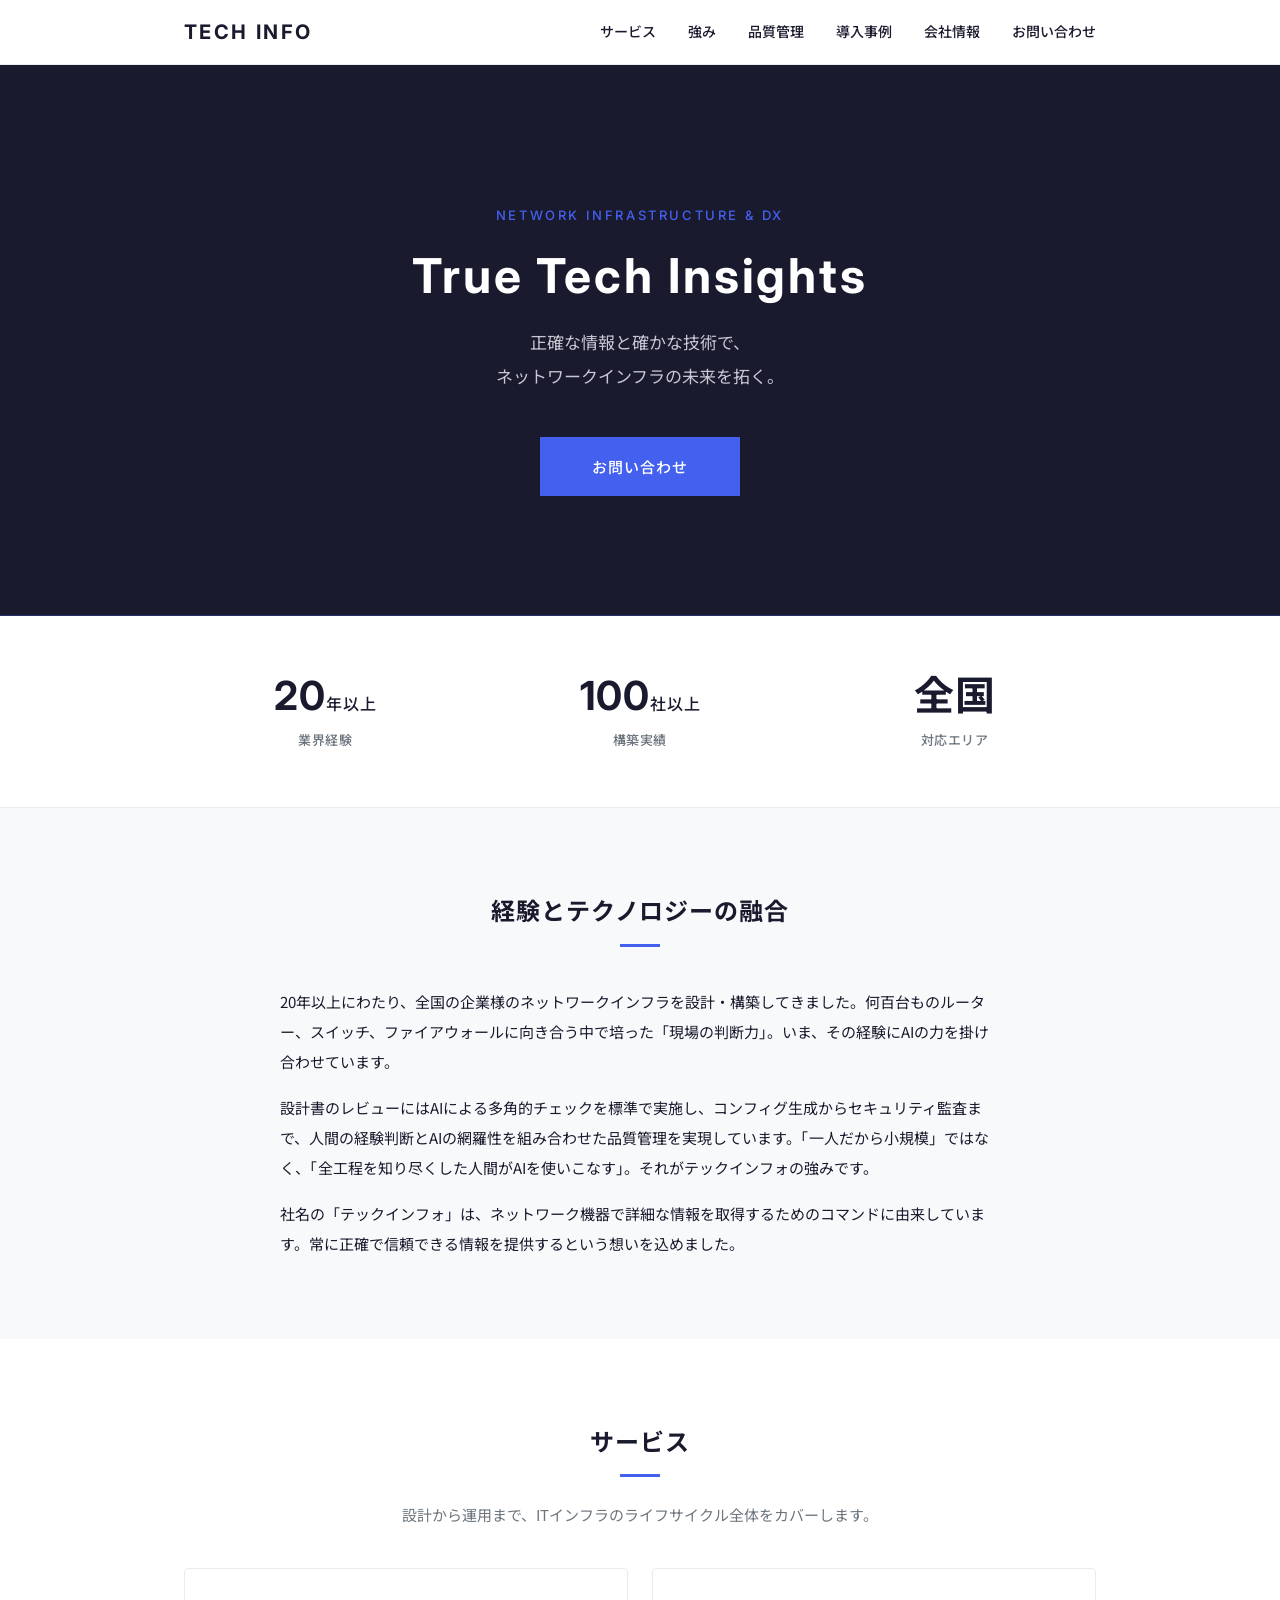
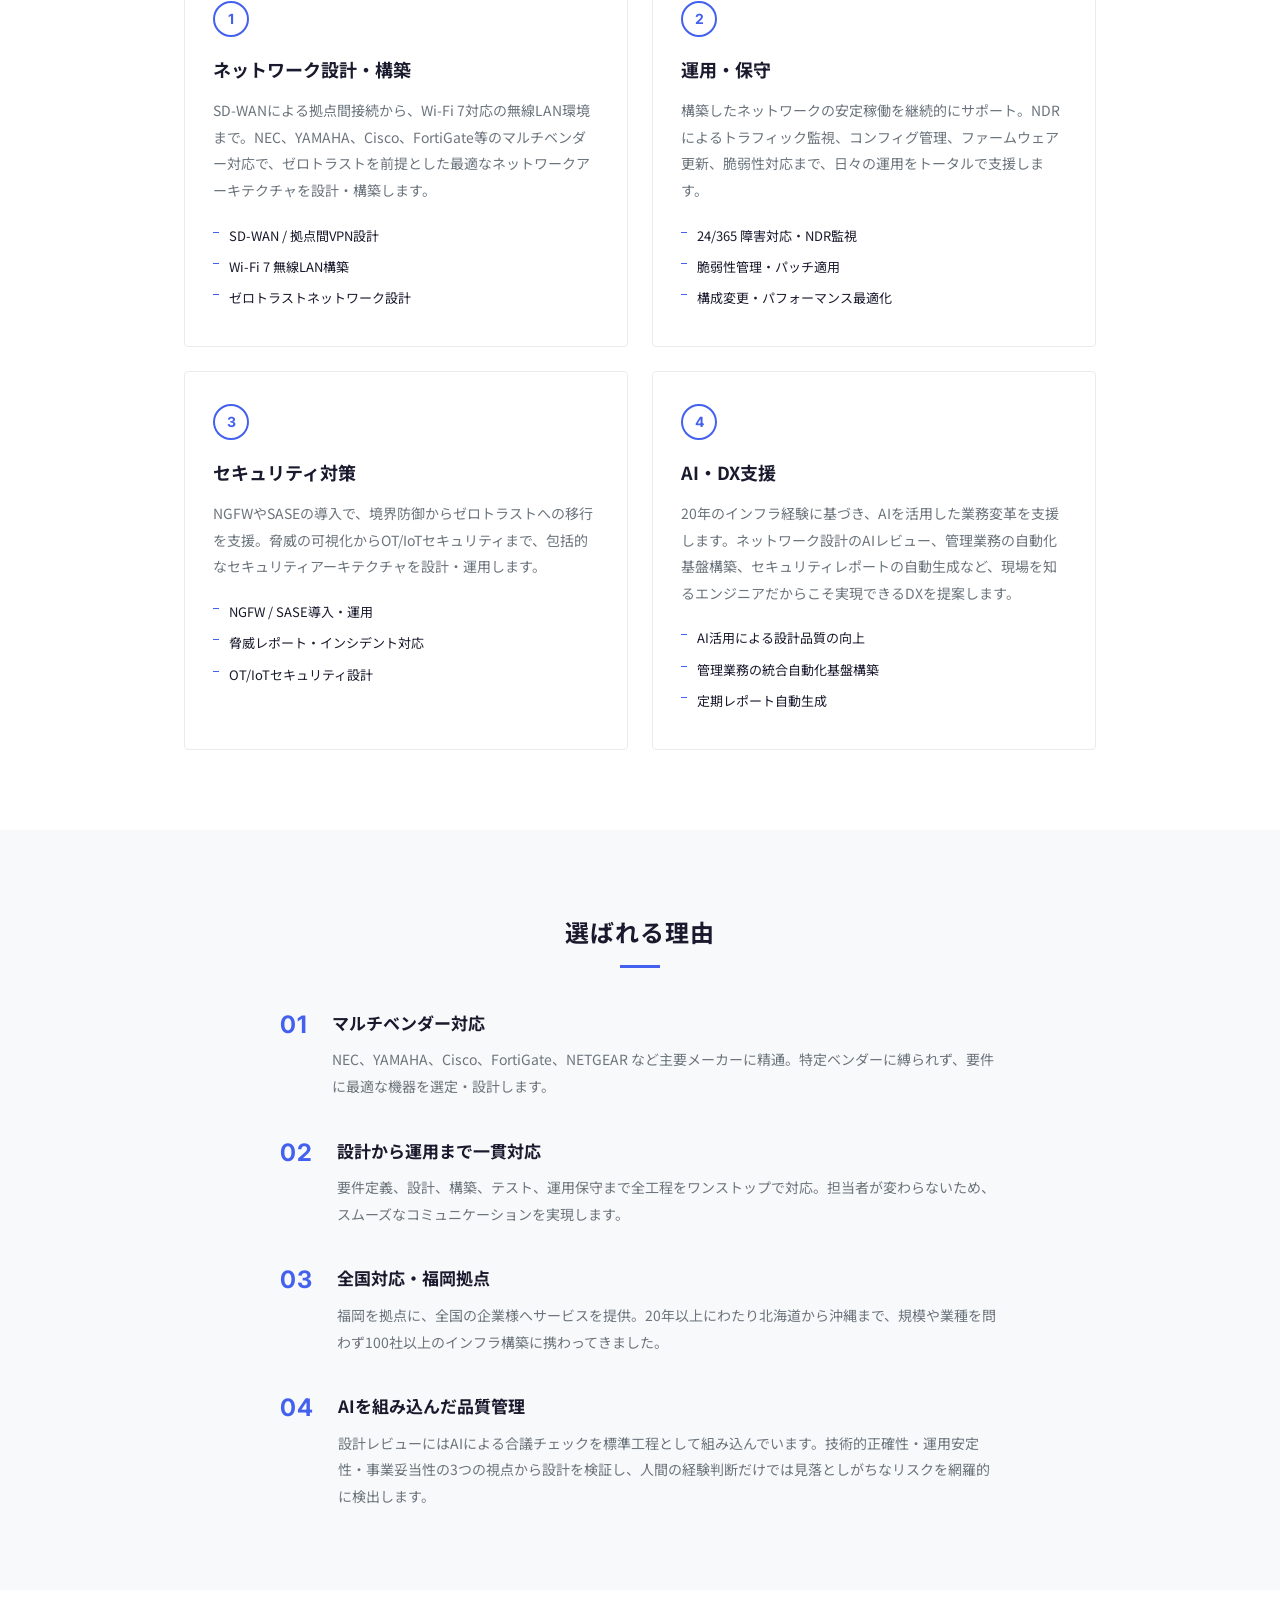
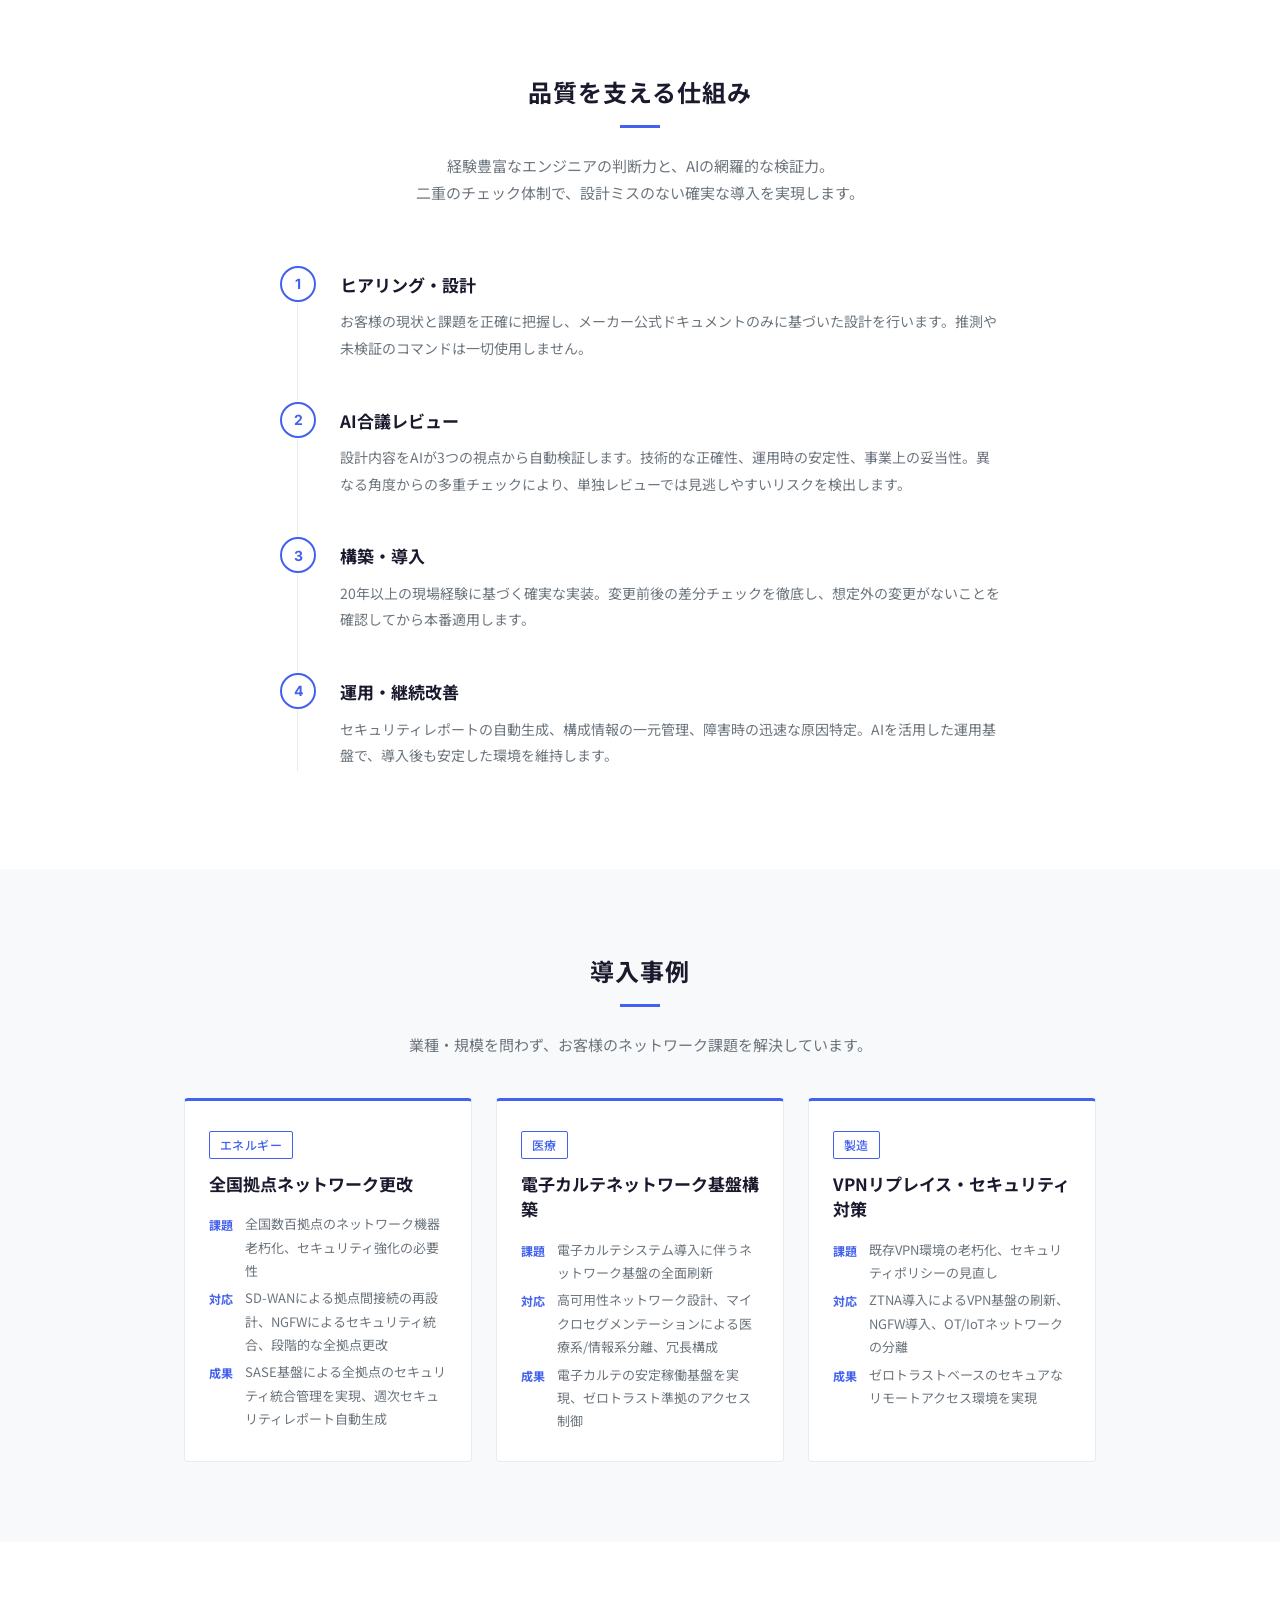
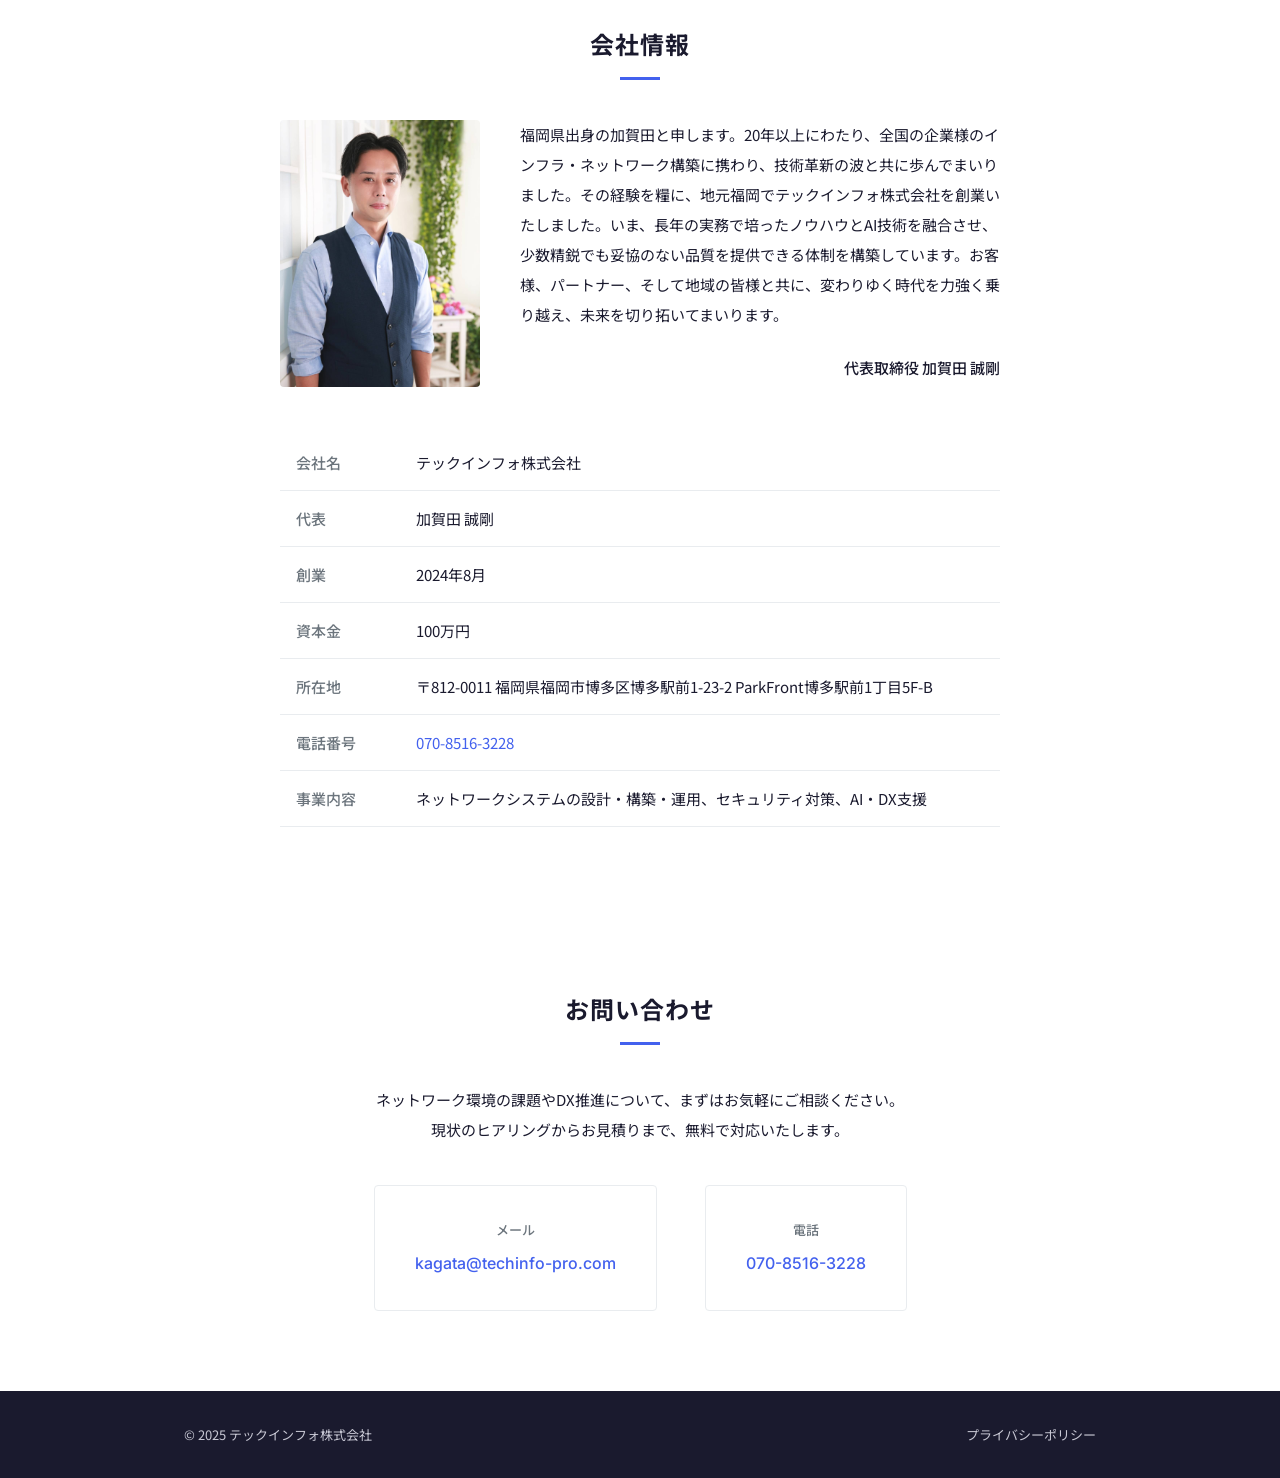
==== index.html @ d147f1c1 "Fix: Wi-Fi 6E -> Wi-Fi 7, remove XDR references Co-Authored-By: Claude Opus 4.6 <noreply@anthropic.c" ====
<!DOCTYPE html>
<html lang="ja">
<head>
  <meta charset="UTF-8">
  <meta name="viewport" content="width=device-width, initial-scale=1.0">
  <title>テックインフォ株式会社 | ネットワーク設計・構築・運用</title>
  <meta name="description" content="テックインフォ株式会社 - 20年以上の経験と100社以上の構築実績。ネットワークインフラの設計・構築・運用からAI・DX支援まで、福岡から全国のIT課題を解決します。">
  <link rel="preconnect" href="https://fonts.googleapis.com">
  <link rel="preconnect" href="https://fonts.gstatic.com" crossorigin>
  <link href="https://fonts.googleapis.com/css2?family=Inter:wght@400;500;600;700&family=Noto+Sans+JP:wght@400;500;700&display=swap" rel="stylesheet">
  <link rel="stylesheet" href="css/style.css">
</head>
<body>

  <!-- Header -->
  <header class="header" id="top">
    <div class="header-inner">
      <a href="#top" class="logo">TECH INFO</a>
      <button class="menu-toggle" aria-label="メニューを開く" aria-expanded="false">
        <span></span><span></span><span></span>
      </button>
      <nav class="nav" id="nav" aria-label="メインナビゲーション">
        <a href="#services" class="nav-link">サービス</a>
        <a href="#strengths" class="nav-link">強み</a>
        <a href="#workflow" class="nav-link">品質管理</a>
        <a href="#cases" class="nav-link">導入事例</a>
        <a href="#about" class="nav-link">会社情報</a>
        <a href="#contact" class="nav-link">お問い合わせ</a>
      </nav>
    </div>
  </header>

  <!-- Hero -->
  <section class="hero" id="hero">
    <div class="hero-inner">
      <p class="hero-label">Network Infrastructure & DX</p>
      <h1 class="hero-title">True Tech Insights</h1>
      <p class="hero-sub">正確な情報と確かな技術で、<br>ネットワークインフラの未来を拓く。</p>
      <a href="#contact" class="hero-cta">お問い合わせ</a>
    </div>
  </section>

  <!-- Numbers -->
  <section class="numbers-section" aria-label="実績">
    <div class="container">
      <div class="numbers">
        <div class="number-item fade-in">
          <span class="number-value">20<span class="number-unit">年以上</span></span>
          <span class="number-label">業界経験</span>
        </div>
        <div class="number-item fade-in">
          <span class="number-value">100<span class="number-unit">社以上</span></span>
          <span class="number-label">構築実績</span>
        </div>
        <div class="number-item fade-in">
          <span class="number-value">全国</span>
          <span class="number-label">対応エリア</span>
        </div>
      </div>
    </div>
  </section>

  <!-- Greeting (A: rewritten) -->
  <section class="section section-alt" id="greeting">
    <div class="container">
      <h2 class="section-title">経験とテクノロジーの融合</h2>
      <p class="section-text">
        20年以上にわたり、全国の企業様のネットワークインフラを設計・構築してきました。何百台ものルーター、スイッチ、ファイアウォールに向き合う中で培った「現場の判断力」。いま、その経験にAIの力を掛け合わせています。
      </p>
      <p class="section-text">
        設計書のレビューにはAIによる多角的チェックを標準で実施し、コンフィグ生成からセキュリティ監査まで、人間の経験判断とAIの網羅性を組み合わせた品質管理を実現しています。「一人だから小規模」ではなく、「全工程を知り尽くした人間がAIを使いこなす」。それがテックインフォの強みです。
      </p>
      <p class="section-text">
        社名の「テックインフォ」は、ネットワーク機器で詳細な情報を取得するためのコマンドに由来しています。常に正確で信頼できる情報を提供するという想いを込めました。
      </p>
    </div>
  </section>

  <!-- Services (B: AI/DX card enhanced) -->
  <section class="section" id="services">
    <div class="container">
      <h2 class="section-title">サービス</h2>
      <p class="section-lead">設計から運用まで、ITインフラのライフサイクル全体をカバーします。</p>
      <div class="cards">
        <div class="card fade-in">
          <div class="card-number" aria-hidden="true">1</div>
          <h3 class="card-title">ネットワーク設計・構築</h3>
          <p class="card-text">
            SD-WANによる拠点間接続から、Wi-Fi 7対応の無線LAN環境まで。NEC、YAMAHA、Cisco、FortiGate等のマルチベンダー対応で、ゼロトラストを前提とした最適なネットワークアーキテクチャを設計・構築します。
          </p>
          <ul class="card-list" aria-label="対応内容">
            <li>SD-WAN / 拠点間VPN設計</li>
            <li>Wi-Fi 7 無線LAN構築</li>
            <li>ゼロトラストネットワーク設計</li>
          </ul>
        </div>
        <div class="card fade-in">
          <div class="card-number" aria-hidden="true">2</div>
          <h3 class="card-title">運用・保守</h3>
          <p class="card-text">
            構築したネットワークの安定稼働を継続的にサポート。NDRによるトラフィック監視、コンフィグ管理、ファームウェア更新、脆弱性対応まで、日々の運用をトータルで支援します。
          </p>
          <ul class="card-list" aria-label="対応内容">
            <li>24/365 障害対応・NDR監視</li>
            <li>脆弱性管理・パッチ適用</li>
            <li>構成変更・パフォーマンス最適化</li>
          </ul>
        </div>
        <div class="card fade-in">
          <div class="card-number" aria-hidden="true">3</div>
          <h3 class="card-title">セキュリティ対策</h3>
          <p class="card-text">
            NGFWやSASEの導入で、境界防御からゼロトラストへの移行を支援。脅威の可視化からOT/IoTセキュリティまで、包括的なセキュリティアーキテクチャを設計・運用します。
          </p>
          <ul class="card-list" aria-label="対応内容">
            <li>NGFW / SASE導入・運用</li>
            <li>脅威レポート・インシデント対応</li>
            <li>OT/IoTセキュリティ設計</li>
          </ul>
        </div>
        <div class="card fade-in">
          <div class="card-number" aria-hidden="true">4</div>
          <h3 class="card-title">AI・DX支援</h3>
          <p class="card-text">
            20年のインフラ経験に基づき、AIを活用した業務変革を支援します。ネットワーク設計のAIレビュー、管理業務の自動化基盤構築、セキュリティレポートの自動生成など、現場を知るエンジニアだからこそ実現できるDXを提案します。
          </p>
          <ul class="card-list" aria-label="対応内容">
            <li>AI活用による設計品質の向上</li>
            <li>管理業務の統合自動化基盤構築</li>
            <li>定期レポート自動生成</li>
          </ul>
        </div>
      </div>
    </div>
  </section>

  <!-- Strengths (C: 4th item added) -->
  <section class="section section-alt" id="strengths">
    <div class="container">
      <h2 class="section-title">選ばれる理由</h2>
      <div class="strengths">
        <div class="strength-item fade-in">
          <div class="strength-number" aria-hidden="true">01</div>
          <div class="strength-body">
            <h3 class="strength-title">マルチベンダー対応</h3>
            <p class="strength-text">NEC、YAMAHA、Cisco、FortiGate、NETGEAR など主要メーカーに精通。特定ベンダーに縛られず、要件に最適な機器を選定・設計します。</p>
          </div>
        </div>
        <div class="strength-item fade-in">
          <div class="strength-number" aria-hidden="true">02</div>
          <div class="strength-body">
            <h3 class="strength-title">設計から運用まで一貫対応</h3>
            <p class="strength-text">要件定義、設計、構築、テスト、運用保守まで全工程をワンストップで対応。担当者が変わらないため、スムーズなコミュニケーションを実現します。</p>
          </div>
        </div>
        <div class="strength-item fade-in">
          <div class="strength-number" aria-hidden="true">03</div>
          <div class="strength-body">
            <h3 class="strength-title">全国対応・福岡拠点</h3>
            <p class="strength-text">福岡を拠点に、全国の企業様へサービスを提供。20年以上にわたり北海道から沖縄まで、規模や業種を問わず100社以上のインフラ構築に携わってきました。</p>
          </div>
        </div>
        <div class="strength-item fade-in">
          <div class="strength-number" aria-hidden="true">04</div>
          <div class="strength-body">
            <h3 class="strength-title">AIを組み込んだ品質管理</h3>
            <p class="strength-text">設計レビューにはAIによる合議チェックを標準工程として組み込んでいます。技術的正確性・運用安定性・事業妥当性の3つの視点から設計を検証し、人間の経験判断だけでは見落としがちなリスクを網羅的に検出します。</p>
          </div>
        </div>
      </div>
    </div>
  </section>

  <!-- Workflow (D: new section) -->
  <section class="section" id="workflow">
    <div class="container">
      <h2 class="section-title">品質を支える仕組み</h2>
      <p class="section-lead">経験豊富なエンジニアの判断力と、AIの網羅的な検証力。<br>二重のチェック体制で、設計ミスのない確実な導入を実現します。</p>
      <div class="workflow">
        <div class="workflow-step fade-in">
          <div class="workflow-number" aria-hidden="true">1</div>
          <div class="workflow-body">
            <h3 class="workflow-title">ヒアリング・設計</h3>
            <p class="workflow-text">お客様の現状と課題を正確に把握し、メーカー公式ドキュメントのみに基づいた設計を行います。推測や未検証のコマンドは一切使用しません。</p>
          </div>
        </div>
        <div class="workflow-step fade-in">
          <div class="workflow-number" aria-hidden="true">2</div>
          <div class="workflow-body">
            <h3 class="workflow-title">AI合議レビュー</h3>
            <p class="workflow-text">設計内容をAIが3つの視点から自動検証します。技術的な正確性、運用時の安定性、事業上の妥当性。異なる角度からの多重チェックにより、単独レビューでは見逃しやすいリスクを検出します。</p>
          </div>
        </div>
        <div class="workflow-step fade-in">
          <div class="workflow-number" aria-hidden="true">3</div>
          <div class="workflow-body">
            <h3 class="workflow-title">構築・導入</h3>
            <p class="workflow-text">20年以上の現場経験に基づく確実な実装。変更前後の差分チェックを徹底し、想定外の変更がないことを確認してから本番適用します。</p>
          </div>
        </div>
        <div class="workflow-step fade-in">
          <div class="workflow-number" aria-hidden="true">4</div>
          <div class="workflow-body">
            <h3 class="workflow-title">運用・継続改善</h3>
            <p class="workflow-text">セキュリティレポートの自動生成、構成情報の一元管理、障害時の迅速な原因特定。AIを活用した運用基盤で、導入後も安定した環境を維持します。</p>
          </div>
        </div>
      </div>
    </div>
  </section>

  <!-- Cases -->
  <section class="section section-alt" id="cases">
    <div class="container">
      <h2 class="section-title">導入事例</h2>
      <p class="section-lead">業種・規模を問わず、お客様のネットワーク課題を解決しています。</p>
      <div class="cases">
        <div class="case-card fade-in">
          <span class="case-tag">エネルギー</span>
          <h3 class="case-title">全国拠点ネットワーク更改</h3>
          <dl class="case-detail">
            <dt class="case-label">課題</dt>
            <dd class="case-text">全国数百拠点のネットワーク機器老朽化、セキュリティ強化の必要性</dd>
            <dt class="case-label">対応</dt>
            <dd class="case-text">SD-WANによる拠点間接続の再設計、NGFWによるセキュリティ統合、段階的な全拠点更改</dd>
            <dt class="case-label">成果</dt>
            <dd class="case-text">SASE基盤による全拠点のセキュリティ統合管理を実現、週次セキュリティレポート自動生成</dd>
          </dl>
        </div>
        <div class="case-card fade-in">
          <span class="case-tag">医療</span>
          <h3 class="case-title">電子カルテネットワーク基盤構築</h3>
          <dl class="case-detail">
            <dt class="case-label">課題</dt>
            <dd class="case-text">電子カルテシステム導入に伴うネットワーク基盤の全面刷新</dd>
            <dt class="case-label">対応</dt>
            <dd class="case-text">高可用性ネットワーク設計、マイクロセグメンテーションによる医療系/情報系分離、冗長構成</dd>
            <dt class="case-label">成果</dt>
            <dd class="case-text">電子カルテの安定稼働基盤を実現、ゼロトラスト準拠のアクセス制御</dd>
          </dl>
        </div>
        <div class="case-card fade-in">
          <span class="case-tag">製造</span>
          <h3 class="case-title">VPNリプレイス・セキュリティ対策</h3>
          <dl class="case-detail">
            <dt class="case-label">課題</dt>
            <dd class="case-text">既存VPN環境の老朽化、セキュリティポリシーの見直し</dd>
            <dt class="case-label">対応</dt>
            <dd class="case-text">ZTNA導入によるVPN基盤の刷新、NGFW導入、OT/IoTネットワークの分離</dd>
            <dt class="case-label">成果</dt>
            <dd class="case-text">ゼロトラストベースのセキュアなリモートアクセス環境を実現</dd>
          </dl>
        </div>
      </div>
    </div>
  </section>

  <!-- About -->
  <section class="section" id="about">
    <div class="container">
      <h2 class="section-title">会社情報</h2>
      <div class="about-profile">
        <div class="about-photo">
          <img src="images/representative.jpg" alt="代表取締役 加賀田 誠剛" width="280" height="350" loading="lazy">
        </div>
        <div class="about-text">
          <p class="section-text about-message">
            福岡県出身の加賀田と申します。20年以上にわたり、全国の企業様のインフラ・ネットワーク構築に携わり、技術革新の波と共に歩んでまいりました。その経験を糧に、地元福岡でテックインフォ株式会社を創業いたしました。いま、長年の実務で培ったノウハウとAI技術を融合させ、少数精鋭でも妥協のない品質を提供できる体制を構築しています。お客様、パートナー、そして地域の皆様と共に、変わりゆく時代を力強く乗り越え、未来を切り拓いてまいります。
          </p>
          <p class="about-sign">代表取締役 加賀田 誠剛</p>
        </div>
      </div>
      <table class="info-table">
        <tbody>
          <tr><th scope="row">会社名</th><td>テックインフォ株式会社</td></tr>
          <tr><th scope="row">代表</th><td>加賀田 誠剛</td></tr>
          <tr><th scope="row">創業</th><td>2024年8月</td></tr>
          <tr><th scope="row">資本金</th><td>100万円</td></tr>
          <tr><th scope="row">所在地</th><td>〒812-0011 福岡県福岡市博多区博多駅前1-23-2 ParkFront博多駅前1丁目5F-B</td></tr>
          <tr><th scope="row">電話番号</th><td><a href="tel:07085163228">070-8516-3228</a></td></tr>
          <tr><th scope="row">事業内容</th><td>ネットワークシステムの設計・構築・運用、セキュリティ対策、AI・DX支援</td></tr>
        </tbody>
      </table>
    </div>
  </section>

  <!-- Contact -->
  <section class="section" id="contact">
    <div class="container">
      <h2 class="section-title">お問い合わせ</h2>
      <p class="section-text contact-text">
        ネットワーク環境の課題やDX推進について、まずはお気軽にご相談ください。<br>
        現状のヒアリングからお見積りまで、無料で対応いたします。
      </p>
      <div class="contact-methods">
        <a href="mailto:kagata@techinfo-pro.com" class="contact-item">
          <span class="contact-label">メール</span>
          <span class="contact-value">kagata@techinfo-pro.com</span>
        </a>
        <a href="tel:07085163228" class="contact-item">
          <span class="contact-label">電話</span>
          <span class="contact-value">070-8516-3228</span>
        </a>
      </div>
    </div>
  </section>

  <!-- Footer -->
  <footer class="footer">
    <div class="container footer-inner">
      <p class="footer-copy">&copy; 2025 テックインフォ株式会社</p>
      <a href="privacy-policy.html" class="footer-link">プライバシーポリシー</a>
    </div>
  </footer>

  <script>
    // Mobile menu toggle
    (function() {
      var toggle = document.querySelector('.menu-toggle');
      var nav = document.getElementById('nav');
      toggle.addEventListener('click', function() {
        var expanded = this.getAttribute('aria-expanded') === 'true';
        this.setAttribute('aria-expanded', String(!expanded));
        this.setAttribute('aria-label', expanded ? 'メニューを開く' : 'メニューを閉じる');
        nav.classList.toggle('open');
      });
      var links = nav.querySelectorAll('.nav-link');
      for (var i = 0; i < links.length; i++) {
        links[i].addEventListener('click', function() {
          toggle.setAttribute('aria-expanded', 'false');
          toggle.setAttribute('aria-label', 'メニューを開く');
          nav.classList.remove('open');
        });
      }
    })();

    // Scroll animation (respects prefers-reduced-motion)
    (function() {
      var prefersReducedMotion = window.matchMedia('(prefers-reduced-motion: reduce)').matches;
      var targets = document.querySelectorAll('.fade-in');

      if (prefersReducedMotion) {
        for (var i = 0; i < targets.length; i++) {
          targets[i].classList.add('visible');
        }
        return;
      }

      var observer = new IntersectionObserver(function(entries) {
        entries.forEach(function(entry) {
          if (entry.isIntersecting) {
            entry.target.classList.add('visible');
            observer.unobserve(entry.target);
          }
        });
      }, { threshold: 0.15, rootMargin: '0px 0px -40px 0px' });

      for (var j = 0; j < targets.length; j++) {
        observer.observe(targets[j]);
      }
    })();
  </script>

</body>
</html>
---- css/style.css ----
/* ========================================
   テックインフォ株式会社 - Style v3
   design-style.md 準拠 + UI/UX Pro Max
   ======================================== */

/* --- Reset & Base --- */
*, *::before, *::after {
  margin: 0;
  padding: 0;
  box-sizing: border-box;
}

html {
  scroll-behavior: smooth;
  scroll-padding-top: 64px;
}

body {
  font-family: 'Noto Sans JP', -apple-system, BlinkMacSystemFont, 'Segoe UI', sans-serif;
  color: #1a1a2e;
  background: #ffffff;
  line-height: 1.8;
  font-size: 16px;
  -webkit-font-smoothing: antialiased;
  -moz-osx-font-smoothing: grayscale;
}

a {
  color: inherit;
  text-decoration: none;
}

img {
  max-width: 100%;
  height: auto;
  display: block;
}

/* --- Focus visible (accessibility) --- */
:focus-visible {
  outline: 2px solid #4361ee;
  outline-offset: 2px;
}

a:focus:not(:focus-visible),
button:focus:not(:focus-visible) {
  outline: none;
}

/* --- Container --- */
.container {
  max-width: 960px;
  margin: 0 auto;
  padding: 0 24px;
}

/* --- Header --- */
.header {
  position: fixed;
  top: 0;
  left: 0;
  width: 100%;
  background: rgba(255, 255, 255, 0.95);
  backdrop-filter: blur(8px);
  -webkit-backdrop-filter: blur(8px);
  border-bottom: 1px solid #e9ecef;
  z-index: 100;
}

.header-inner {
  max-width: 960px;
  margin: 0 auto;
  padding: 0 24px;
  display: flex;
  align-items: center;
  justify-content: space-between;
  height: 64px;
}

.logo {
  font-family: 'Inter', 'Noto Sans JP', sans-serif;
  font-size: 1.25rem;
  font-weight: 700;
  letter-spacing: 0.12em;
  color: #1a1a2e;
}

.nav {
  display: flex;
  gap: 32px;
}

.nav-link {
  font-size: 0.875rem;
  font-weight: 500;
  color: #1a1a2e;
  padding: 8px 0;
  transition: color 0.2s ease-out;
  cursor: pointer;
}

.nav-link:hover {
  color: #4361ee;
}

/* Hamburger */
.menu-toggle {
  display: none;
  flex-direction: column;
  justify-content: center;
  gap: 5px;
  background: none;
  border: none;
  cursor: pointer;
  padding: 8px;
  width: 44px;
  height: 44px;
}

.menu-toggle span {
  display: block;
  width: 24px;
  height: 2px;
  background: #1a1a2e;
  transition: transform 0.2s ease-out, opacity 0.2s ease-out;
}

.menu-toggle[aria-expanded="true"] span:nth-child(1) {
  transform: translateY(7px) rotate(45deg);
}

.menu-toggle[aria-expanded="true"] span:nth-child(2) {
  opacity: 0;
}

.menu-toggle[aria-expanded="true"] span:nth-child(3) {
  transform: translateY(-7px) rotate(-45deg);
}

/* --- Hero --- */
.hero {
  margin-top: 64px;
  background: #1a1a2e;
  color: #ffffff;
  display: flex;
  align-items: center;
  justify-content: center;
  text-align: center;
  padding: 140px 24px 120px;
  position: relative;
}

.hero::after {
  content: '';
  position: absolute;
  bottom: 0;
  left: 0;
  right: 0;
  height: 1px;
  background: rgba(67, 97, 238, 0.3);
}

.hero-inner {
  max-width: 700px;
}

.hero-label {
  font-family: 'Inter', 'Noto Sans JP', sans-serif;
  font-size: 0.8125rem;
  font-weight: 500;
  letter-spacing: 0.2em;
  color: #4361ee;
  margin-bottom: 20px;
  text-transform: uppercase;
}

.hero-title {
  font-family: 'Inter', 'Noto Sans JP', sans-serif;
  font-size: 3rem;
  font-weight: 700;
  letter-spacing: 0.06em;
  margin-bottom: 20px;
  line-height: 1.2;
}

.hero-sub {
  font-size: 1.0625rem;
  line-height: 2;
  color: #c8c8d4;
  margin-bottom: 44px;
}

.hero-cta {
  display: inline-block;
  padding: 16px 52px;
  background: #4361ee;
  color: #ffffff;
  font-size: 0.9375rem;
  font-weight: 500;
  letter-spacing: 0.06em;
  transition: background 0.2s ease-out, transform 0.2s ease-out;
  cursor: pointer;
}

.hero-cta:hover {
  background: #3451d1;
}

.hero-cta:active {
  transform: scale(0.98);
}

/* --- Numbers --- */
.numbers-section {
  padding: 56px 0;
  border-bottom: 1px solid #e9ecef;
}

.numbers {
  display: grid;
  grid-template-columns: repeat(3, 1fr);
  gap: 32px;
  text-align: center;
}

.number-item {
  display: flex;
  flex-direction: column;
  gap: 8px;
}

.number-value {
  font-family: 'Inter', 'Noto Sans JP', sans-serif;
  font-size: 2.5rem;
  font-weight: 700;
  color: #1a1a2e;
  letter-spacing: 0.02em;
  line-height: 1.2;
}

.number-unit {
  font-size: 1rem;
  font-weight: 500;
}

.number-label {
  font-size: 0.8125rem;
  font-weight: 500;
  color: #6c757d;
  letter-spacing: 0.04em;
}

/* --- Section --- */
.section {
  padding: 80px 0;
}

.section-alt {
  background: #f8f9fa;
}

.section-title {
  font-size: 1.5rem;
  font-weight: 700;
  text-align: center;
  margin-bottom: 40px;
  position: relative;
  letter-spacing: 0.04em;
}

.section-title::after {
  content: '';
  display: block;
  width: 40px;
  height: 3px;
  background: #4361ee;
  margin: 12px auto 0;
}

.section-lead {
  font-size: 0.9375rem;
  text-align: center;
  color: #6c757d;
  margin-bottom: 40px;
  margin-top: -16px;
}

.section-text {
  font-size: 0.9375rem;
  line-height: 2;
  color: #1a1a2e;
  max-width: 720px;
  margin: 0 auto;
}

.section-text + .section-text {
  margin-top: 16px;
}

/* --- Cards (Services) --- */
.cards {
  display: grid;
  grid-template-columns: repeat(2, 1fr);
  gap: 24px;
}

.card {
  background: #ffffff;
  border: 1px solid #e9ecef;
  border-radius: 4px;
  padding: 32px 28px;
  transition: border-color 0.2s ease-out, box-shadow 0.2s ease-out;
}

.card:hover {
  border-color: #4361ee;
  box-shadow: 0 2px 12px rgba(67, 97, 238, 0.08);
}

.card-number {
  display: inline-flex;
  align-items: center;
  justify-content: center;
  width: 36px;
  height: 36px;
  border: 2px solid #4361ee;
  border-radius: 50%;
  color: #4361ee;
  font-family: 'Inter', 'Noto Sans JP', sans-serif;
  font-size: 0.875rem;
  font-weight: 700;
  margin-bottom: 16px;
}

.card-title {
  font-size: 1.125rem;
  font-weight: 700;
  margin-bottom: 12px;
}

.card-text {
  font-size: 0.875rem;
  line-height: 1.9;
  color: #6c757d;
  margin-bottom: 16px;
}

.card-list {
  list-style: none;
  padding: 0;
}

.card-list li {
  font-size: 0.8125rem;
  color: #1a1a2e;
  padding: 4px 0 4px 16px;
  position: relative;
  line-height: 1.8;
}

.card-list li::before {
  content: '';
  position: absolute;
  left: 0;
  top: 12px;
  width: 6px;
  height: 1px;
  background: #4361ee;
}

/* --- Strengths --- */
.strengths {
  max-width: 720px;
  margin: 0 auto;
  display: flex;
  flex-direction: column;
  gap: 36px;
}

.strength-item {
  display: flex;
  gap: 24px;
  align-items: flex-start;
}

.strength-number {
  font-family: 'Inter', 'Noto Sans JP', sans-serif;
  font-size: 1.5rem;
  font-weight: 700;
  color: #4361ee;
  letter-spacing: 0.04em;
  flex-shrink: 0;
  line-height: 1.4;
}

.strength-body {
  flex: 1;
}

.strength-title {
  font-size: 1.0625rem;
  font-weight: 700;
  margin-bottom: 8px;
}

.strength-text {
  font-size: 0.875rem;
  line-height: 1.9;
  color: #6c757d;
}

/* --- Workflow --- */
.workflow {
  max-width: 720px;
  margin: 0 auto;
  display: flex;
  flex-direction: column;
  gap: 0;
  position: relative;
}

.workflow::before {
  content: '';
  position: absolute;
  left: 17px;
  top: 18px;
  bottom: 18px;
  width: 1px;
  background: #e9ecef;
}

.workflow-step {
  display: flex;
  gap: 24px;
  align-items: flex-start;
  padding: 20px 0;
  position: relative;
}

.workflow-number {
  display: inline-flex;
  align-items: center;
  justify-content: center;
  width: 36px;
  height: 36px;
  border: 2px solid #4361ee;
  border-radius: 50%;
  color: #4361ee;
  font-family: 'Inter', 'Noto Sans JP', sans-serif;
  font-size: 0.875rem;
  font-weight: 700;
  flex-shrink: 0;
  background: #ffffff;
  position: relative;
  z-index: 1;
}

.workflow-body {
  flex: 1;
  padding-top: 4px;
}

.workflow-title {
  font-size: 1.0625rem;
  font-weight: 700;
  margin-bottom: 8px;
}

.workflow-text {
  font-size: 0.875rem;
  line-height: 1.9;
  color: #6c757d;
}

/* --- About --- */
.about-profile {
  display: flex;
  gap: 40px;
  align-items: flex-start;
  max-width: 720px;
  margin: 0 auto 48px;
}

.about-photo {
  flex-shrink: 0;
  width: 200px;
}

.about-photo img {
  width: 100%;
  height: auto;
  border-radius: 4px;
}

.about-text {
  flex: 1;
}

.about-text .about-message {
  margin-bottom: 24px;
  max-width: none;
}

.about-sign {
  text-align: right;
  font-size: 0.9375rem;
  font-weight: 500;
  margin-bottom: 0;
}

.info-table {
  width: 100%;
  max-width: 720px;
  margin: 0 auto;
  border-collapse: collapse;
}

.info-table th,
.info-table td {
  padding: 14px 16px;
  border-bottom: 1px solid #e9ecef;
  font-size: 0.9375rem;
  text-align: left;
  vertical-align: top;
}

.info-table th {
  width: 120px;
  font-weight: 500;
  color: #6c757d;
  white-space: nowrap;
}

.info-table td a {
  color: #4361ee;
  transition: color 0.2s ease-out;
}

.info-table td a:hover {
  text-decoration: underline;
}

/* --- Contact --- */
.contact-text {
  text-align: center;
  margin-bottom: 40px;
}

.contact-methods {
  display: flex;
  justify-content: center;
  gap: 48px;
}

.contact-item {
  display: flex;
  flex-direction: column;
  align-items: center;
  gap: 8px;
  padding: 32px 40px;
  min-height: 44px;
  background: #ffffff;
  border: 1px solid #e9ecef;
  border-radius: 4px;
  transition: border-color 0.2s ease-out, box-shadow 0.2s ease-out;
  cursor: pointer;
}

.contact-item:hover {
  border-color: #4361ee;
  box-shadow: 0 2px 12px rgba(67, 97, 238, 0.08);
}

.contact-label {
  font-size: 0.8125rem;
  font-weight: 500;
  color: #6c757d;
}

.contact-value {
  font-family: 'Inter', 'Noto Sans JP', sans-serif;
  font-size: 1rem;
  font-weight: 500;
  color: #4361ee;
}

/* --- Footer --- */
.footer {
  background: #1a1a2e;
  color: #c8c8d4;
  padding: 24px 0;
}

.footer-inner {
  display: flex;
  justify-content: space-between;
  align-items: center;
}

.footer-copy {
  font-size: 0.8125rem;
}

.footer-link {
  font-size: 0.8125rem;
  color: #c8c8d4;
  transition: color 0.2s ease-out;
  padding: 8px 0;
  cursor: pointer;
}

.footer-link:hover {
  color: #ffffff;
}

/* --- Privacy Policy --- */
.privacy-section {
  margin-top: 64px;
}

.privacy-content {
  max-width: 720px;
  margin: 0 auto;
}

.privacy-content p {
  font-size: 0.9375rem;
  line-height: 2;
  margin-bottom: 16px;
}

.privacy-content h2 {
  font-size: 1.125rem;
  font-weight: 700;
  margin-top: 32px;
  margin-bottom: 12px;
}

.privacy-content ul {
  margin-left: 24px;
  margin-bottom: 16px;
}

.privacy-content li {
  font-size: 0.9375rem;
  line-height: 2;
}

.privacy-content a {
  color: #4361ee;
}

.privacy-content a:hover {
  text-decoration: underline;
}

.privacy-date {
  margin-top: 40px;
  color: #6c757d;
  font-size: 0.875rem;
}

/* --- Cases --- */
.cases {
  display: grid;
  grid-template-columns: repeat(3, 1fr);
  gap: 24px;
}

.case-card {
  background: #ffffff;
  border: 1px solid #e9ecef;
  border-radius: 4px;
  padding: 28px 24px;
  border-top: 3px solid #4361ee;
  transition: border-color 0.2s ease-out, box-shadow 0.2s ease-out;
}

.case-card:hover {
  border-color: #4361ee;
  box-shadow: 0 2px 12px rgba(67, 97, 238, 0.08);
}

.case-tag {
  display: inline-block;
  font-size: 0.75rem;
  font-weight: 500;
  color: #4361ee;
  border: 1px solid #4361ee;
  border-radius: 2px;
  padding: 2px 10px;
  margin-bottom: 12px;
  letter-spacing: 0.04em;
}

.case-title {
  font-size: 1.0625rem;
  font-weight: 700;
  margin-bottom: 16px;
  line-height: 1.5;
}

.case-detail {
  display: grid;
  grid-template-columns: auto 1fr;
  gap: 4px 12px;
}

.case-label {
  font-size: 0.75rem;
  font-weight: 700;
  color: #4361ee;
  padding-top: 2px;
  line-height: 1.8;
}

.case-text {
  font-size: 0.8125rem;
  line-height: 1.8;
  color: #6c757d;
}

/* --- Scroll Animation --- */
.fade-in {
  opacity: 0;
  transform: translateY(16px);
  transition: opacity 0.5s ease-out, transform 0.5s ease-out;
}

.fade-in.visible {
  opacity: 1;
  transform: translateY(0);
}

/* --- Reduced Motion --- */
@media (prefers-reduced-motion: reduce) {
  *,
  *::before,
  *::after {
    transition-duration: 0.01ms !important;
    animation-duration: 0.01ms !important;
  }

  html {
    scroll-behavior: auto;
  }

  .fade-in {
    opacity: 1;
    transform: none;
  }
}

/* ========================================
   Responsive
   ======================================== */

@media (max-width: 768px) {
  /* Header */
  .menu-toggle {
    display: flex;
  }

  .nav {
    display: none;
    position: absolute;
    top: 64px;
    left: 0;
    width: 100%;
    background: rgba(255, 255, 255, 0.98);
    backdrop-filter: blur(8px);
    -webkit-backdrop-filter: blur(8px);
    border-bottom: 1px solid #e9ecef;
    flex-direction: column;
    padding: 16px 24px;
    gap: 8px;
  }

  .nav.open {
    display: flex;
  }

  .nav-link {
    padding: 12px 0;
    min-height: 44px;
    display: flex;
    align-items: center;
  }

  /* Hero */
  .hero {
    padding: 100px 24px 80px;
  }

  .hero-title {
    font-size: 2rem;
  }

  .hero-sub {
    font-size: 1rem;
    margin-bottom: 36px;
  }

  .hero-cta {
    padding: 14px 40px;
    font-size: 0.875rem;
  }

  /* Numbers */
  .numbers {
    grid-template-columns: repeat(3, 1fr);
    gap: 16px;
  }

  .numbers-section {
    padding: 40px 0;
  }

  .number-value {
    font-size: 1.75rem;
  }

  .number-unit {
    font-size: 0.8125rem;
  }

  /* Section */
  .section {
    padding: 56px 0;
  }

  .section-title {
    font-size: 1.25rem;
    margin-bottom: 32px;
  }

  .section-lead {
    margin-bottom: 32px;
    margin-top: -8px;
  }

  /* Cards */
  .cards {
    grid-template-columns: 1fr;
    gap: 20px;
  }

  /* Strengths */
  .strength-item {
    flex-direction: column;
    gap: 12px;
  }

  /* Workflow */
  .workflow-step {
    padding: 16px 0;
  }

  /* Cases */
  .cases {
    grid-template-columns: 1fr;
    gap: 20px;
  }

  /* About */
  .about-profile {
    flex-direction: column;
    align-items: center;
    gap: 24px;
  }

  .about-photo {
    width: 160px;
  }

  .about-sign {
    text-align: center;
  }

  .info-table th {
    display: block;
    padding-bottom: 4px;
    border-bottom: none;
  }

  .info-table td {
    display: block;
    padding-top: 0;
  }

  /* Contact */
  .contact-methods {
    flex-direction: column;
    gap: 16px;
    align-items: center;
  }

  .contact-item {
    width: 100%;
    max-width: 320px;
    padding: 24px;
  }

  /* Footer */
  .footer-inner {
    flex-direction: column;
    gap: 8px;
    text-align: center;
  }
}

@media (max-width: 480px) {
  .hero-title {
    font-size: 1.75rem;
  }

  .hero-label {
    font-size: 0.75rem;
  }

  .section-text {
    font-size: 0.875rem;
  }

  .numbers {
    grid-template-columns: 1fr;
    gap: 20px;
  }
}
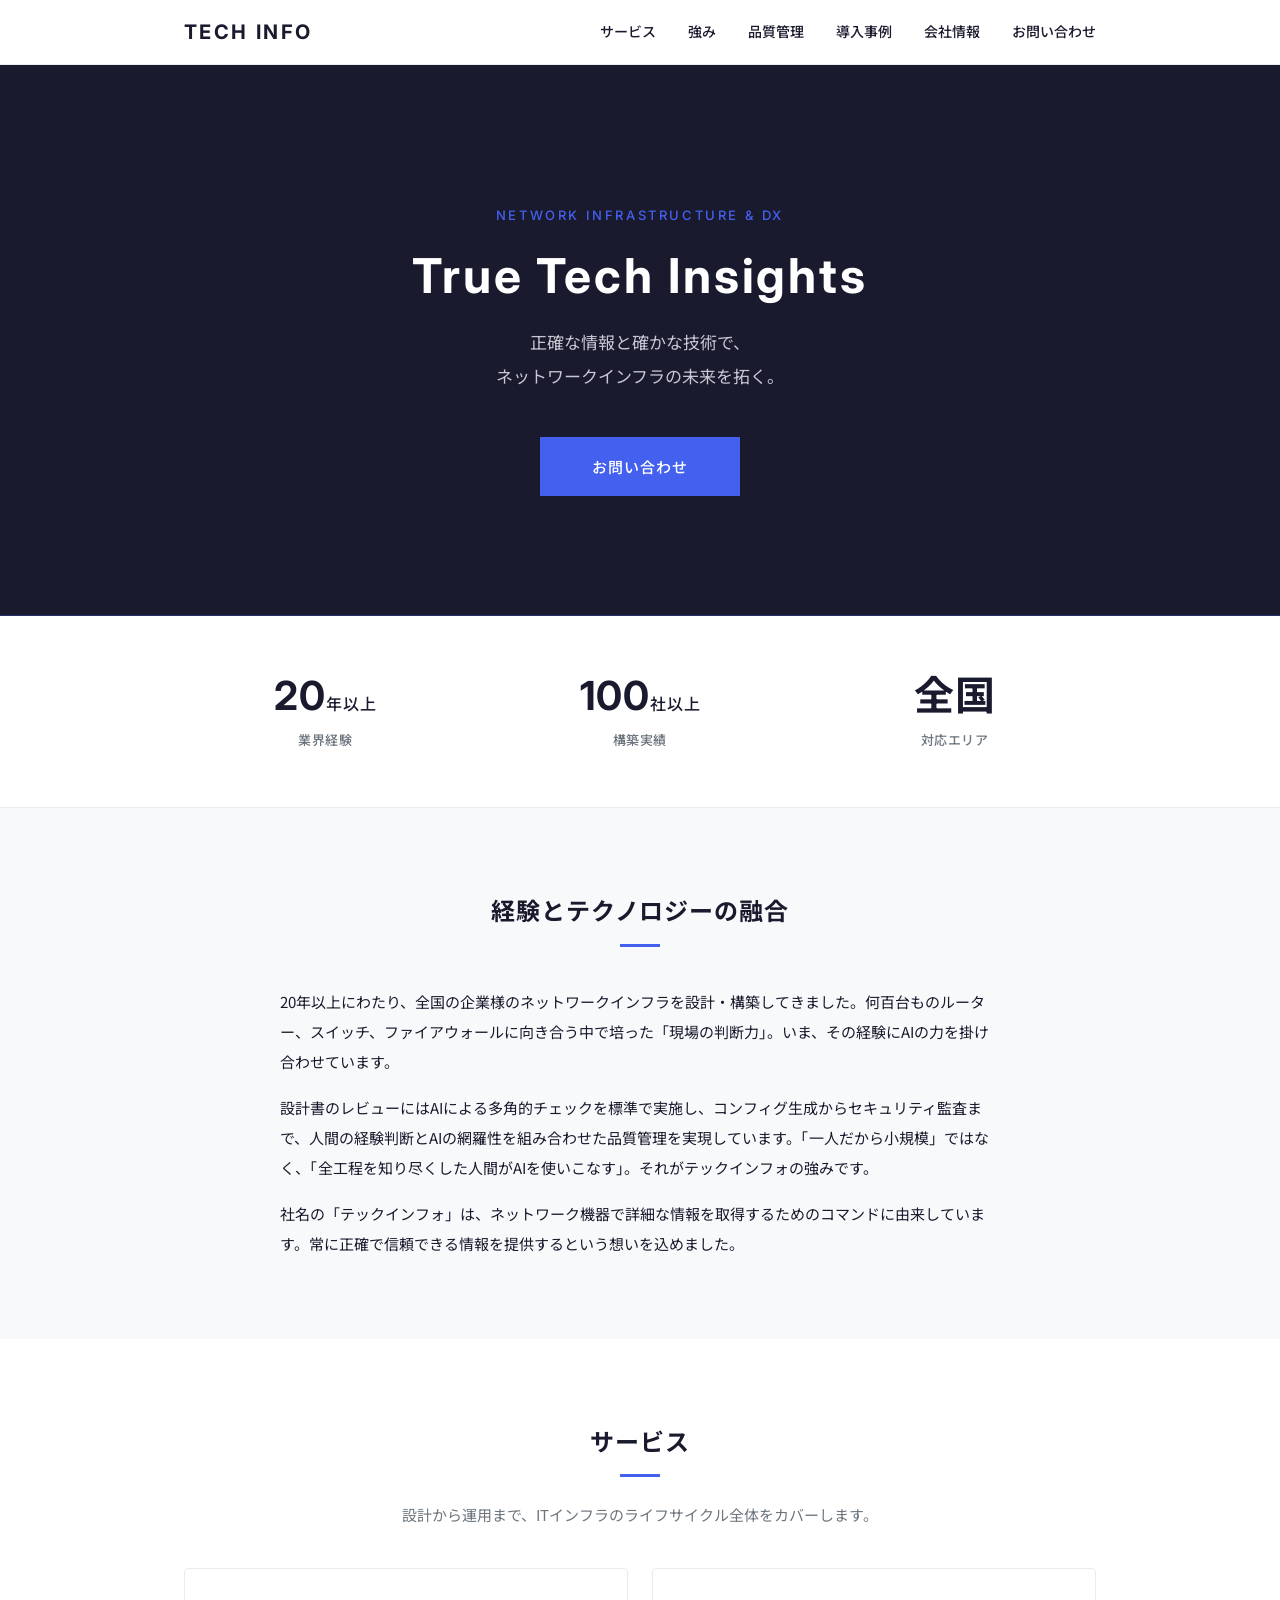
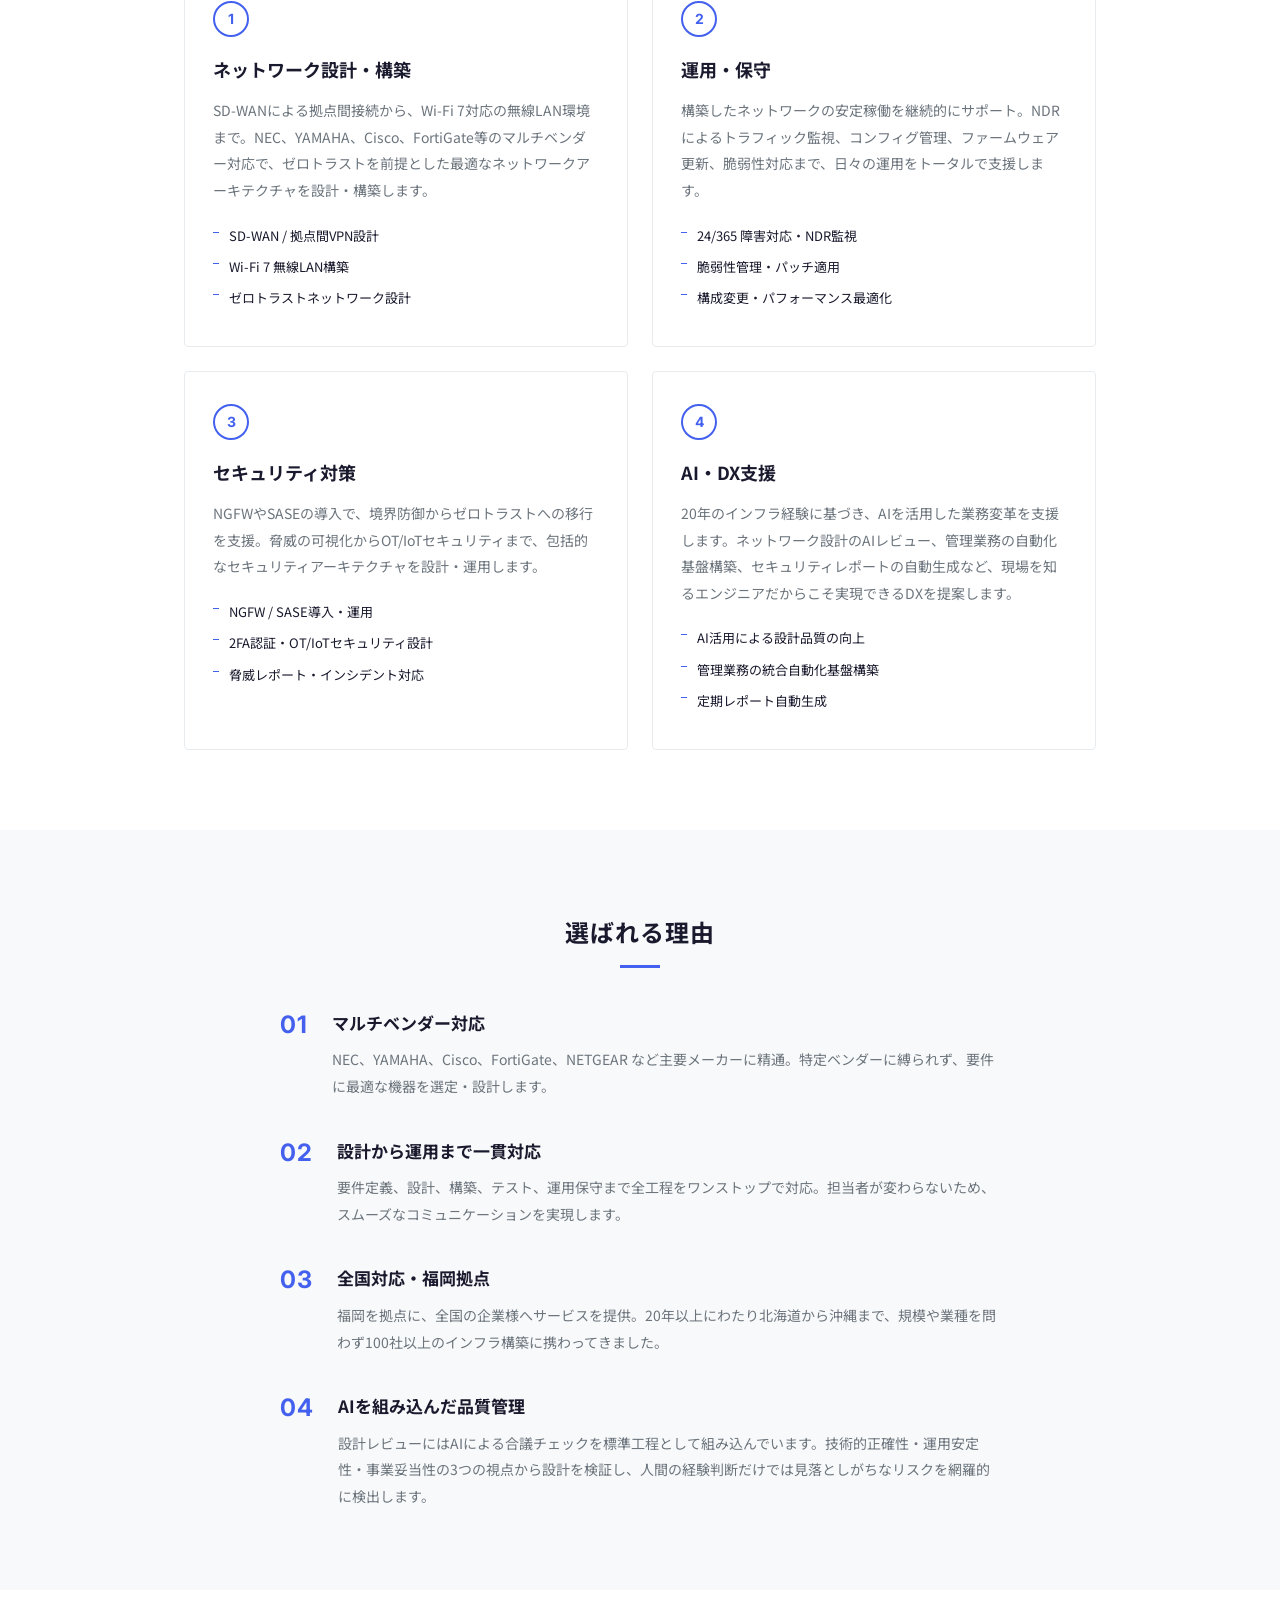
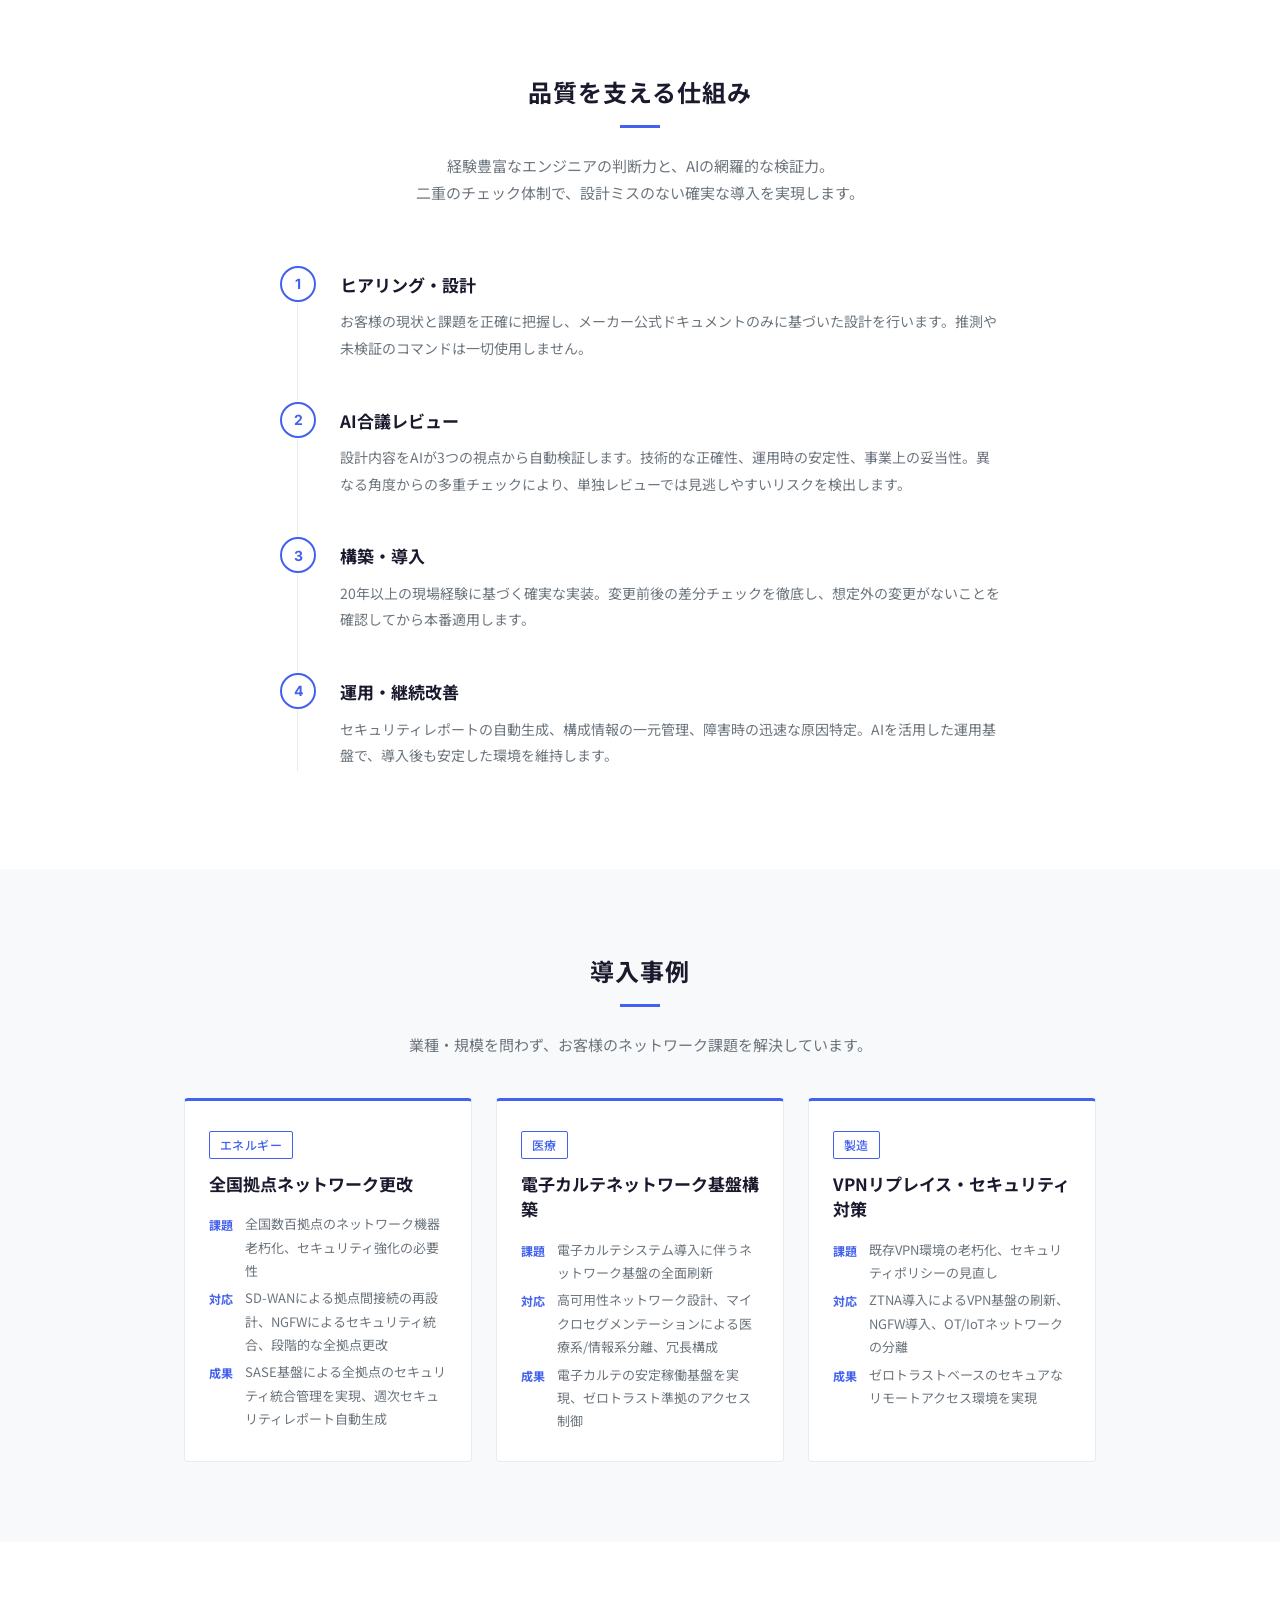
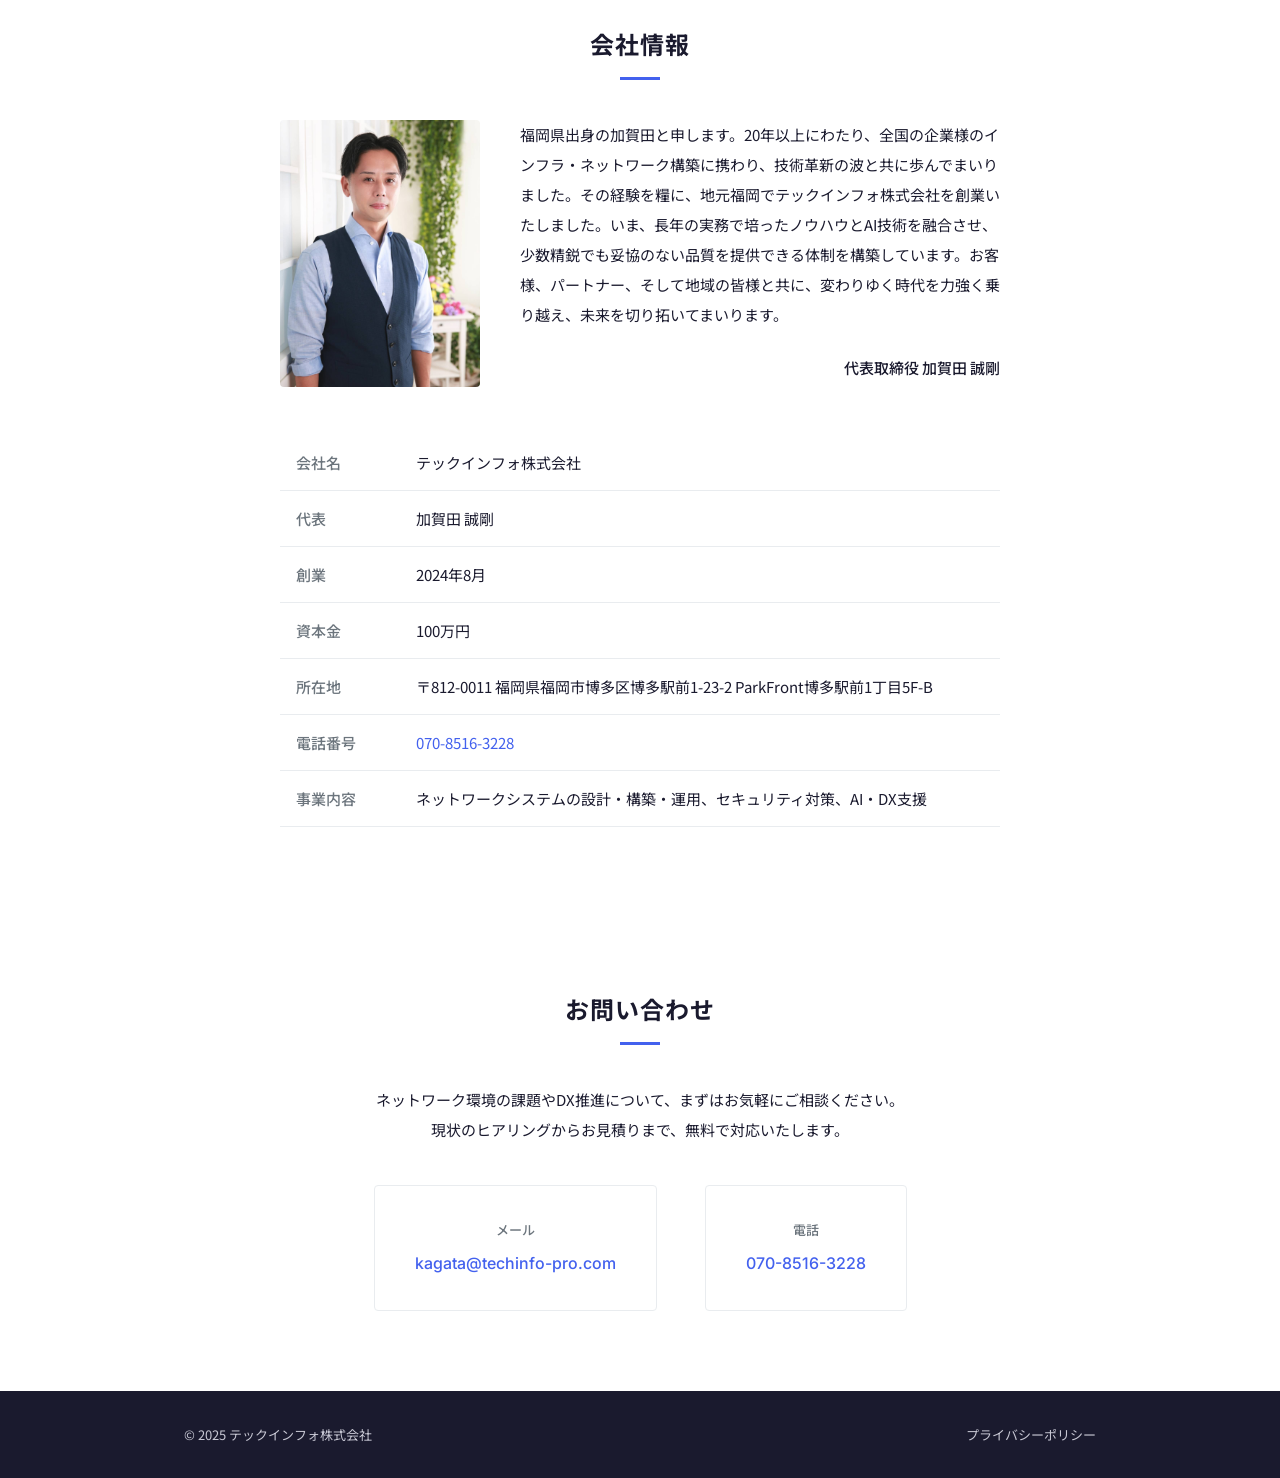
==== commit 825ce856: "Add 2FA to security services list Co-Authored-By: Claude Opus 4.6 <noreply@anthropic.com>" ====
--- a/index.html
+++ b/index.html
@@ -114,8 +114,8 @@
           </p>
           <ul class="card-list" aria-label="対応内容">
             <li>NGFW / SASE導入・運用</li>
+            <li>2FA認証・OT/IoTセキュリティ設計</li>
             <li>脅威レポート・インシデント対応</li>
-            <li>OT/IoTセキュリティ設計</li>
           </ul>
         </div>
         <div class="card fade-in">
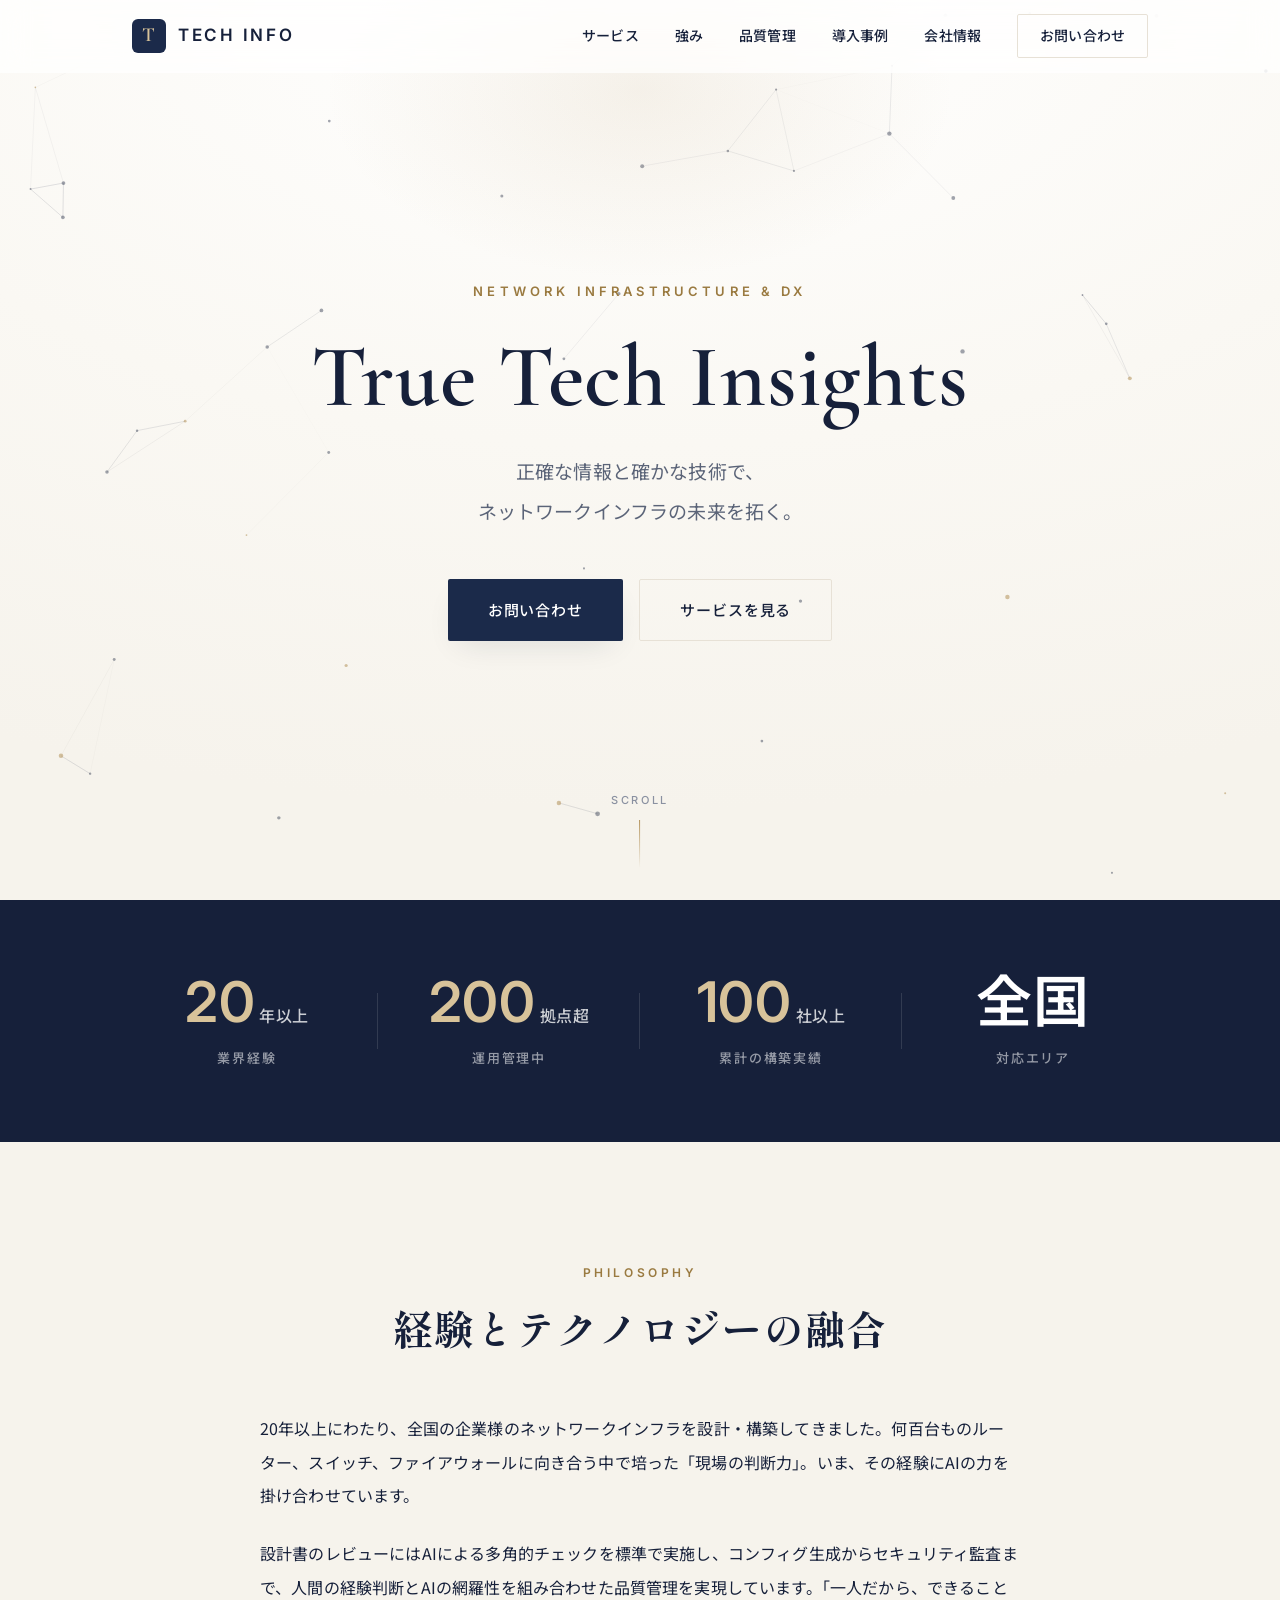
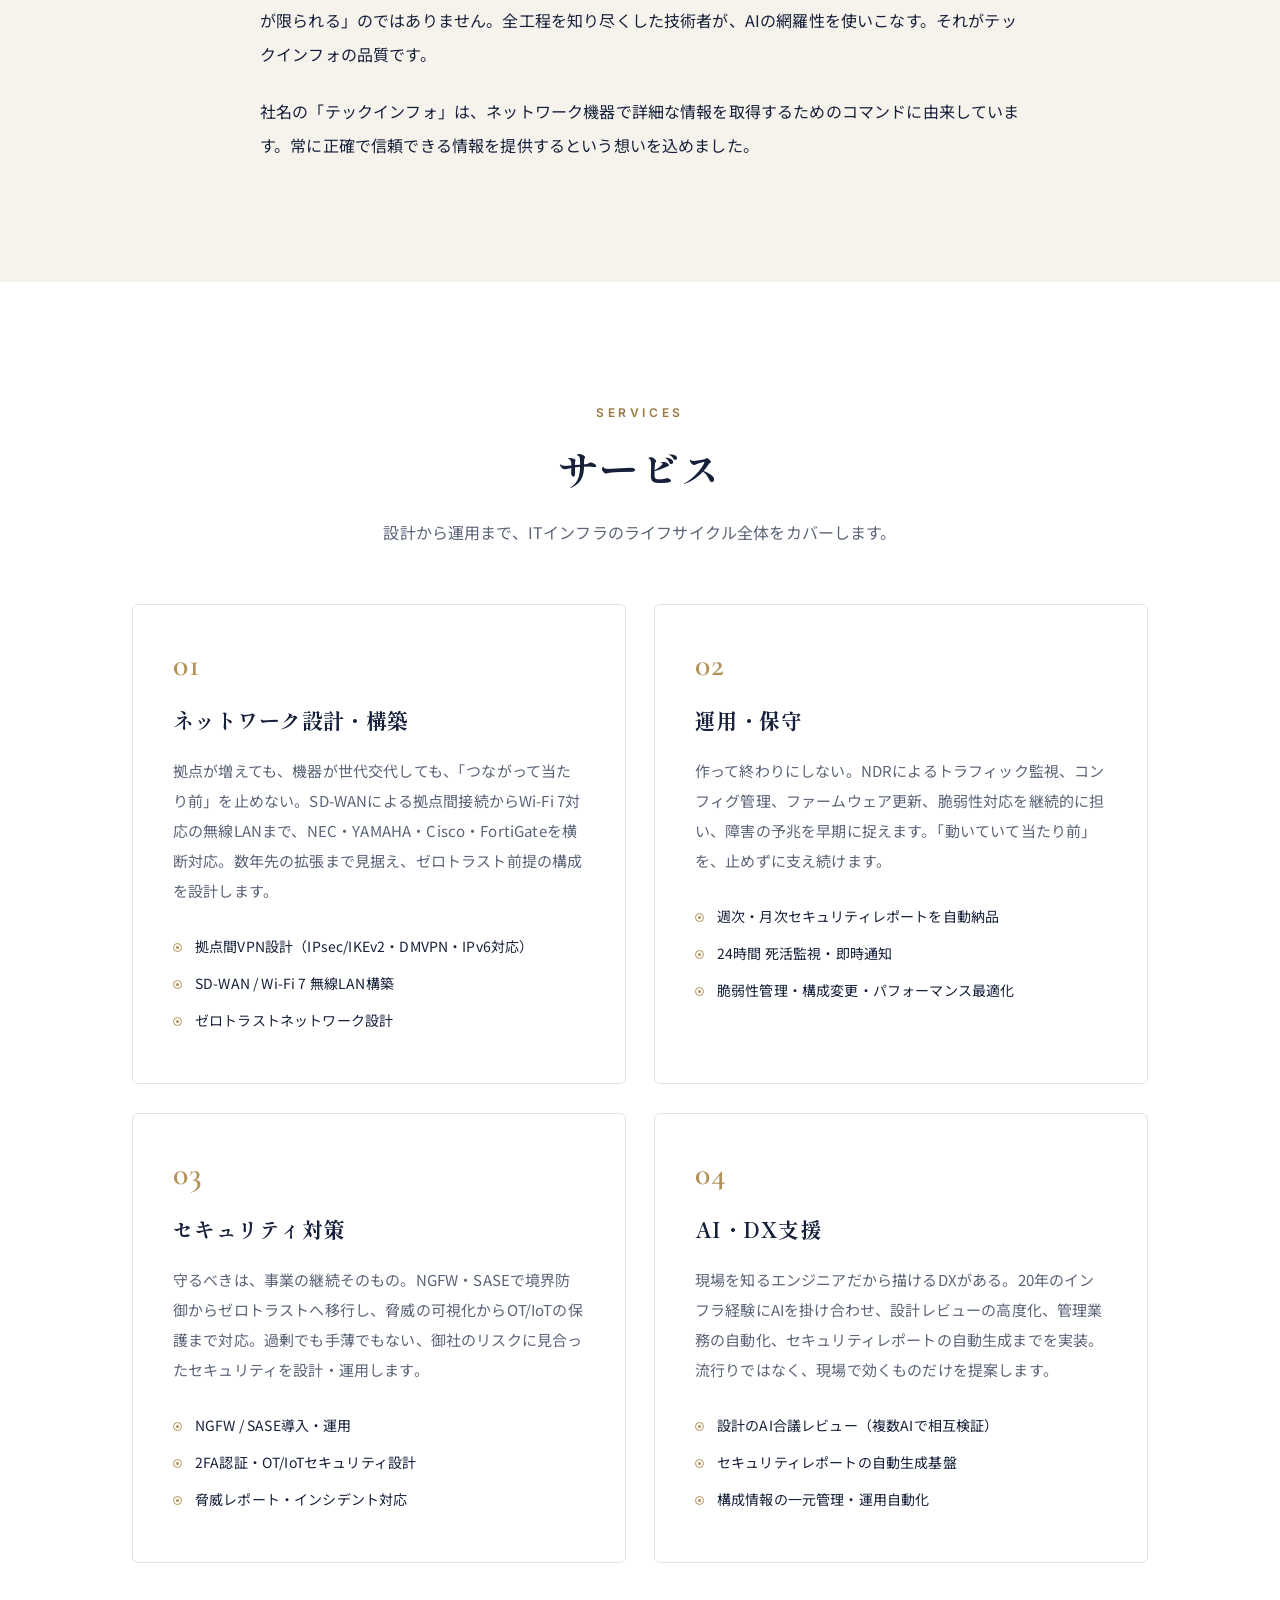
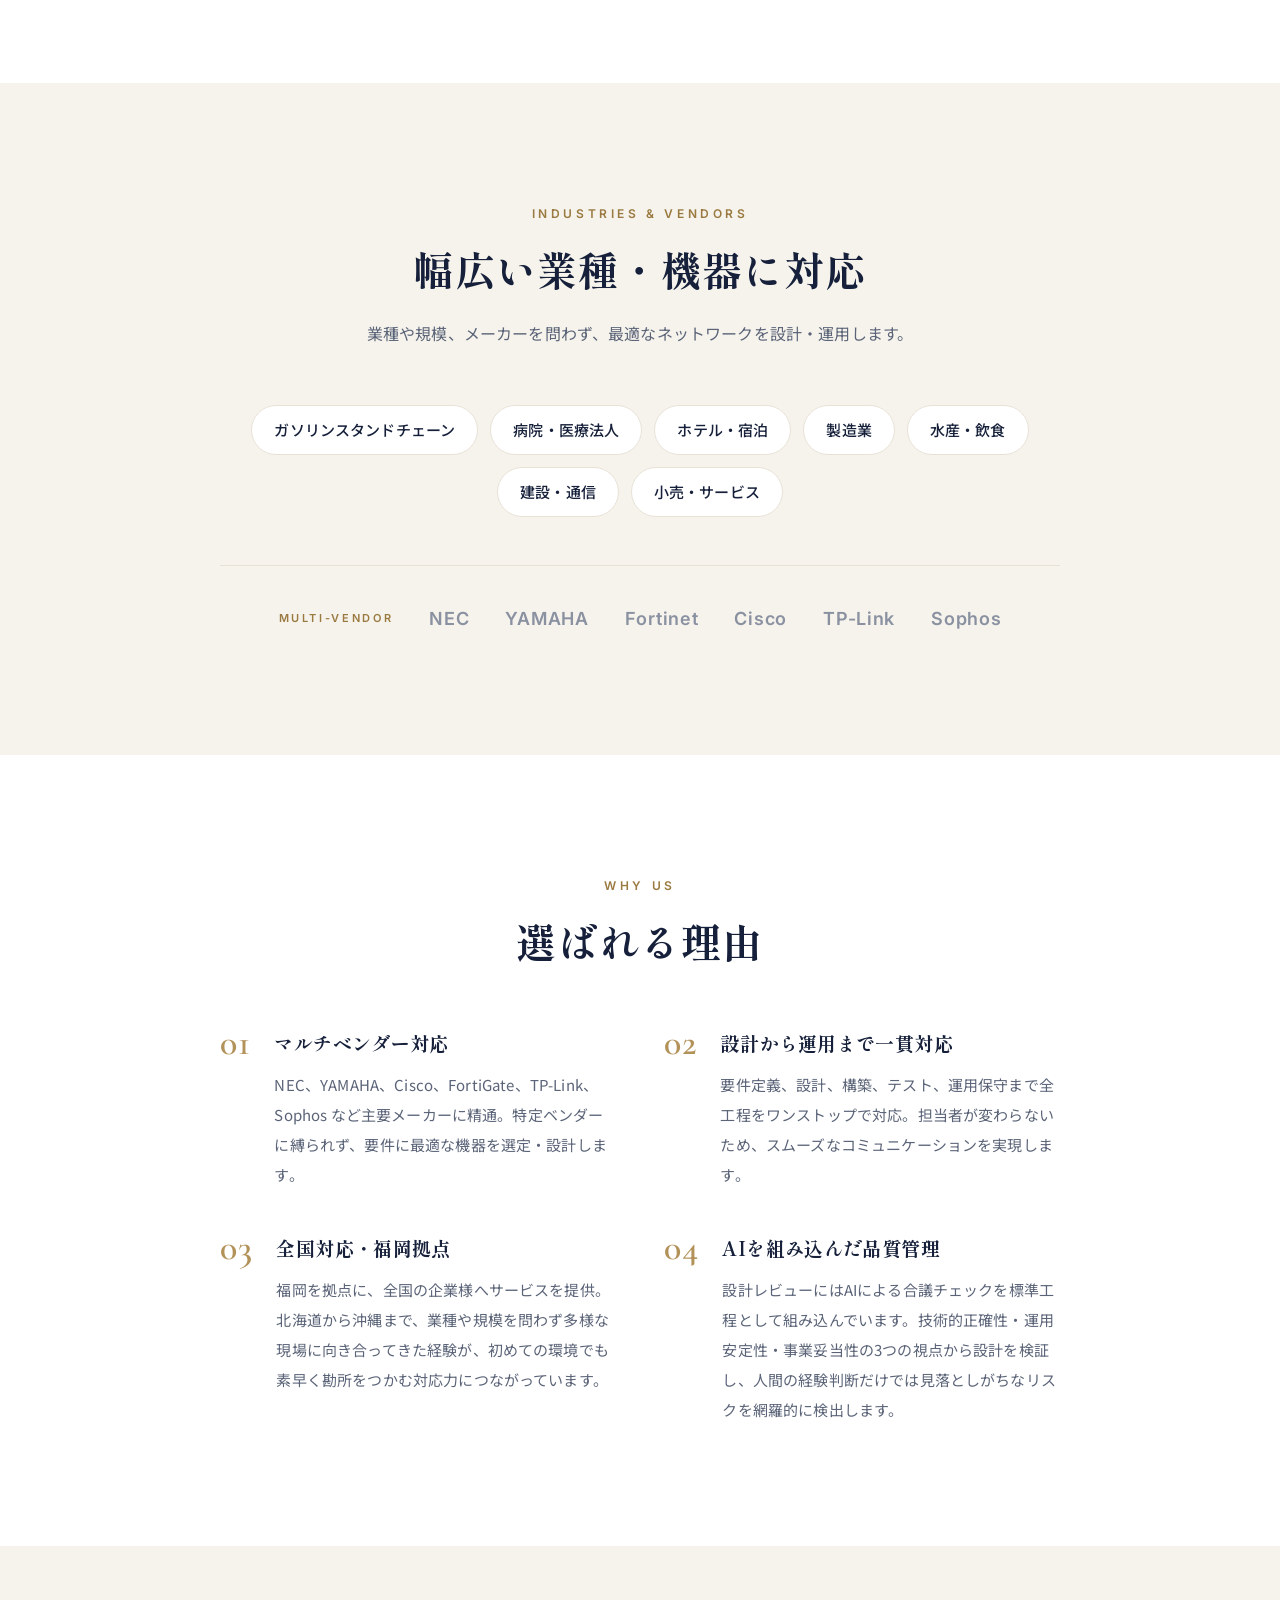
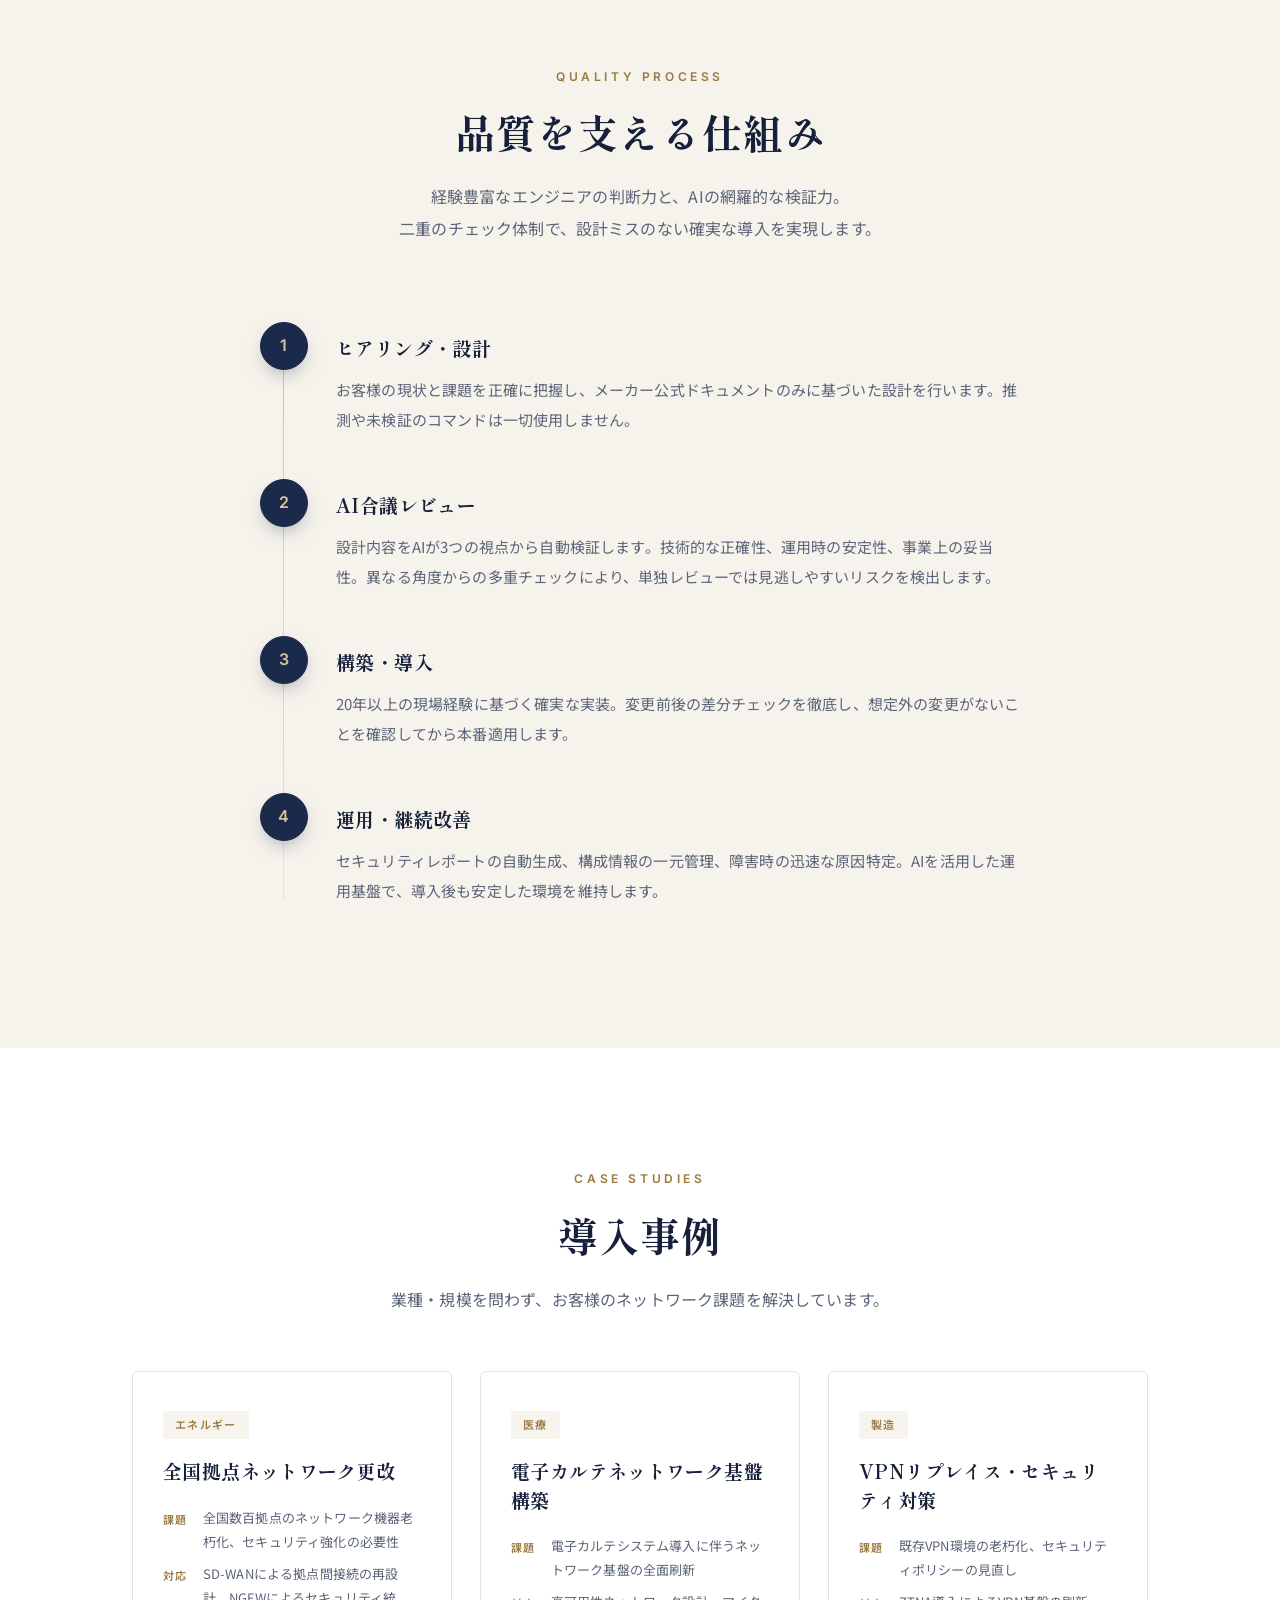
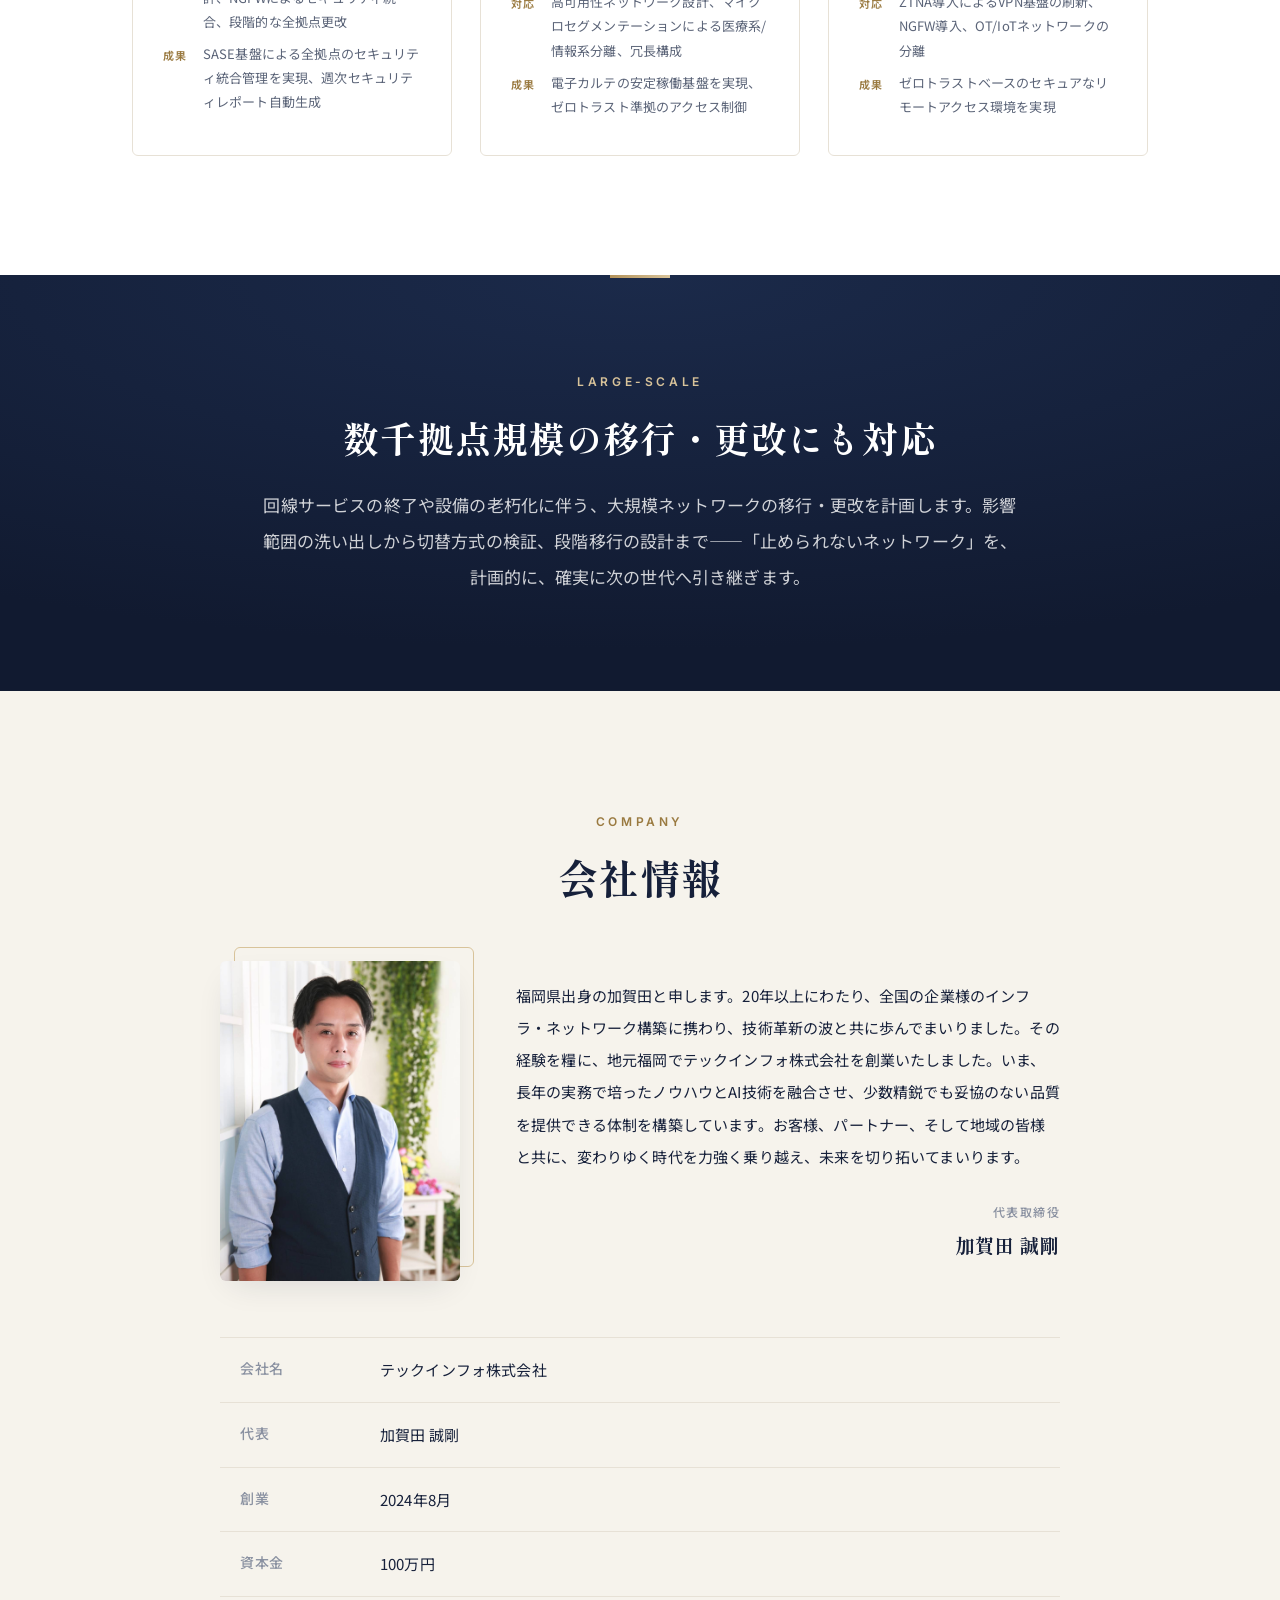
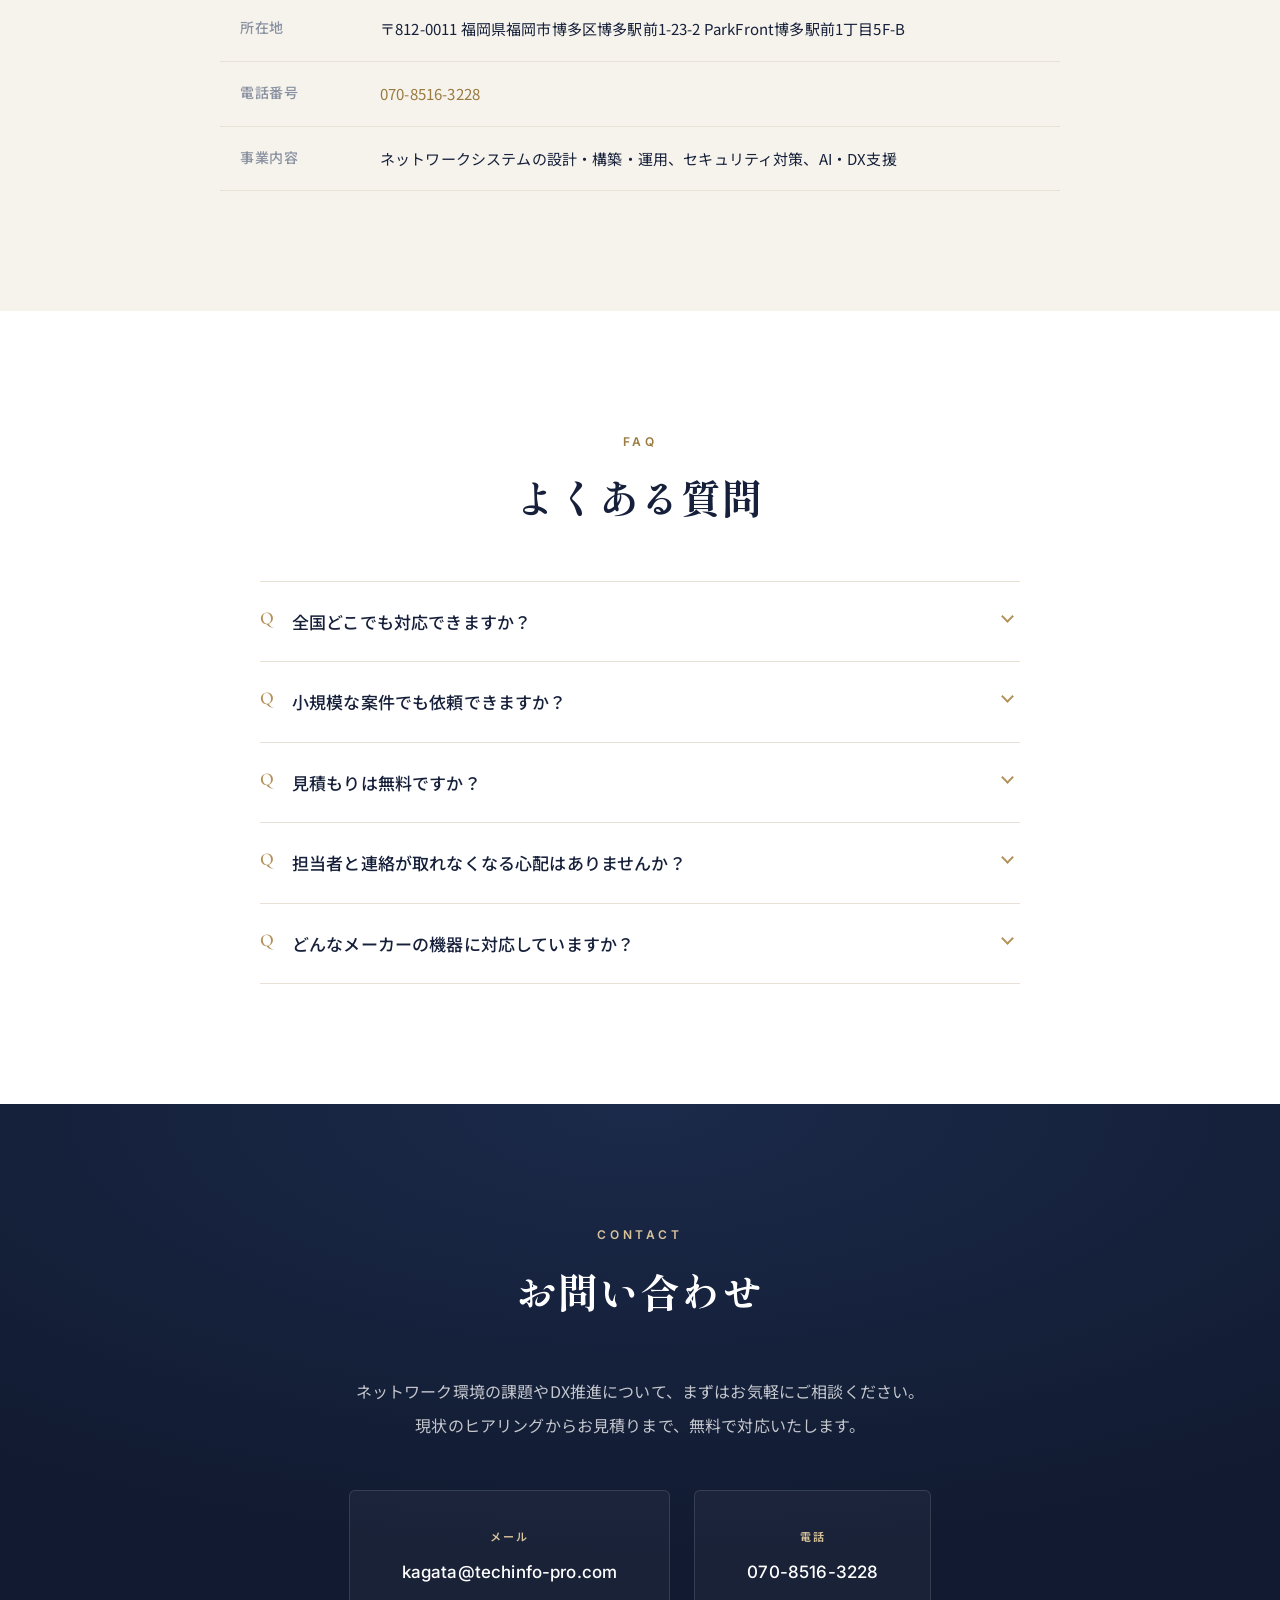
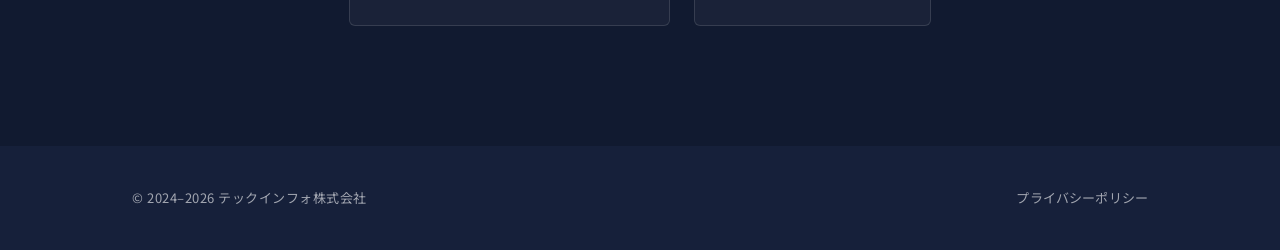
==== commit ade9253e: "v6: Light Premium 全面刷新（デザイン+コピー+集客強化） - デザイン: オフホワイト基調×紺×ゴールド、serif混在、ヒーローのネットワークcanvas、   数値カウントアップ" ====
--- a/index.html
+++ b/index.html
@@ -4,10 +4,23 @@
   <meta charset="UTF-8">
   <meta name="viewport" content="width=device-width, initial-scale=1.0">
   <title>テックインフォ株式会社 | ネットワーク設計・構築・運用</title>
-  <meta name="description" content="テックインフォ株式会社 - 20年以上の経験と100社以上の構築実績。ネットワークインフラの設計・構築・運用からAI・DX支援まで、福岡から全国のIT課題を解決します。">
+  <meta name="description" content="テックインフォ株式会社 - 20年以上の経験と100社以上の構築実績。ネットワークインフラの設計・構築・運用からセキュリティ・AI/DX支援まで、福岡から全国のIT課題を解決します。">
+
+  <!-- Open Graph -->
+  <meta property="og:type" content="website">
+  <meta property="og:url" content="https://techinfo-pro.com/">
+  <meta property="og:title" content="テックインフォ株式会社 | ネットワーク設計・構築・運用">
+  <meta property="og:description" content="20年以上の経験と100社以上の構築実績。ネットワークインフラの設計・構築・運用からセキュリティ・AI/DX支援まで、福岡から全国のIT課題を解決します。">
+  <meta property="og:site_name" content="テックインフォ株式会社">
+  <meta name="twitter:card" content="summary">
+  <meta name="theme-color" content="#16203a">
+
+  <!-- Favicon (inline SVG monogram) -->
+  <link rel="icon" href="data:image/svg+xml,%3Csvg xmlns='http://www.w3.org/2000/svg' viewBox='0 0 32 32'%3E%3Crect width='32' height='32' rx='6' fill='%2316203a'/%3E%3Ctext x='16' y='22' font-family='Georgia,serif' font-size='18' font-weight='700' fill='%23b3925a' text-anchor='middle'%3ET%3C/text%3E%3C/svg%3E">
+
   <link rel="preconnect" href="https://fonts.googleapis.com">
   <link rel="preconnect" href="https://fonts.gstatic.com" crossorigin>
-  <link href="https://fonts.googleapis.com/css2?family=Inter:wght@400;500;600;700&family=Noto+Sans+JP:wght@400;500;700&display=swap" rel="stylesheet">
+  <link href="https://fonts.googleapis.com/css2?family=Cormorant+Garamond:wght@500;600&family=Inter:wght@400;500;600&family=Noto+Sans+JP:wght@400;500;700&family=Shippori+Mincho:wght@600;700&display=swap" rel="stylesheet">
   <link rel="stylesheet" href="css/style.css">
 </head>
 <body>
@@ -15,7 +28,10 @@
   <!-- Header -->
   <header class="header" id="top">
     <div class="header-inner">
-      <a href="#top" class="logo">TECH INFO</a>
+      <a href="#top" class="logo">
+        <span class="logo-mark">T</span>
+        <span class="logo-text">TECH INFO</span>
+      </a>
       <button class="menu-toggle" aria-label="メニューを開く" aria-expanded="false">
         <span></span><span></span><span></span>
       </button>
@@ -25,18 +41,27 @@
         <a href="#workflow" class="nav-link">品質管理</a>
         <a href="#cases" class="nav-link">導入事例</a>
         <a href="#about" class="nav-link">会社情報</a>
-        <a href="#contact" class="nav-link">お問い合わせ</a>
+        <a href="#contact" class="nav-link nav-cta">お問い合わせ</a>
       </nav>
     </div>
   </header>
 
   <!-- Hero -->
   <section class="hero" id="hero">
+    <canvas class="hero-canvas" aria-hidden="true"></canvas>
+    <div class="hero-glow" aria-hidden="true"></div>
     <div class="hero-inner">
-      <p class="hero-label">Network Infrastructure & DX</p>
+      <p class="hero-label">Network Infrastructure &amp; DX</p>
       <h1 class="hero-title">True Tech Insights</h1>
       <p class="hero-sub">正確な情報と確かな技術で、<br>ネットワークインフラの未来を拓く。</p>
-      <a href="#contact" class="hero-cta">お問い合わせ</a>
+      <div class="hero-actions">
+        <a href="#contact" class="btn btn-primary">お問い合わせ</a>
+        <a href="#services" class="btn btn-ghost">サービスを見る</a>
+      </div>
+    </div>
+    <div class="hero-scroll" aria-hidden="true">
+      <span>Scroll</span>
+      <span class="hero-scroll-line"></span>
     </div>
   </section>
 
@@ -45,12 +70,16 @@
     <div class="container">
       <div class="numbers">
         <div class="number-item fade-in">
-          <span class="number-value">20<span class="number-unit">年以上</span></span>
+          <span class="number-value"><span class="count" data-target="20">0</span><span class="number-unit">年以上</span></span>
           <span class="number-label">業界経験</span>
         </div>
         <div class="number-item fade-in">
-          <span class="number-value">100<span class="number-unit">社以上</span></span>
-          <span class="number-label">構築実績</span>
+          <span class="number-value"><span class="count" data-target="200">0</span><span class="number-unit">拠点超</span></span>
+          <span class="number-label">運用管理中</span>
+        </div>
+        <div class="number-item fade-in">
+          <span class="number-value"><span class="count" data-target="100">0</span><span class="number-unit">社以上</span></span>
+          <span class="number-label">累計の構築実績</span>
         </div>
         <div class="number-item fade-in">
           <span class="number-value">全国</span>
@@ -60,57 +89,61 @@
     </div>
   </section>
 
-  <!-- Greeting (A: rewritten) -->
+  <!-- Greeting -->
   <section class="section section-alt" id="greeting">
     <div class="container">
-      <h2 class="section-title">経験とテクノロジーの融合</h2>
-      <p class="section-text">
-        20年以上にわたり、全国の企業様のネットワークインフラを設計・構築してきました。何百台ものルーター、スイッチ、ファイアウォールに向き合う中で培った「現場の判断力」。いま、その経験にAIの力を掛け合わせています。
-      </p>
-      <p class="section-text">
-        設計書のレビューにはAIによる多角的チェックを標準で実施し、コンフィグ生成からセキュリティ監査まで、人間の経験判断とAIの網羅性を組み合わせた品質管理を実現しています。「一人だから小規模」ではなく、「全工程を知り尽くした人間がAIを使いこなす」。それがテックインフォの強みです。
-      </p>
-      <p class="section-text">
-        社名の「テックインフォ」は、ネットワーク機器で詳細な情報を取得するためのコマンドに由来しています。常に正確で信頼できる情報を提供するという想いを込めました。
-      </p>
-    </div>
-  </section>
-
-  <!-- Services (B: AI/DX card enhanced) -->
+      <p class="section-eyebrow fade-in">Philosophy</p>
+      <h2 class="section-title fade-in">経験とテクノロジーの融合</h2>
+      <div class="prose">
+        <p class="section-text fade-in">
+          20年以上にわたり、全国の企業様のネットワークインフラを設計・構築してきました。何百台ものルーター、スイッチ、ファイアウォールに向き合う中で培った「現場の判断力」。いま、その経験にAIの力を掛け合わせています。
+        </p>
+        <p class="section-text fade-in">
+          設計書のレビューにはAIによる多角的チェックを標準で実施し、コンフィグ生成からセキュリティ監査まで、人間の経験判断とAIの網羅性を組み合わせた品質管理を実現しています。「一人だから、できることが限られる」のではありません。全工程を知り尽くした技術者が、AIの網羅性を使いこなす。それがテックインフォの品質です。
+        </p>
+        <p class="section-text fade-in">
+          社名の「テックインフォ」は、ネットワーク機器で詳細な情報を取得するためのコマンドに由来しています。常に正確で信頼できる情報を提供するという想いを込めました。
+        </p>
+      </div>
+    </div>
+  </section>
+
+  <!-- Services -->
   <section class="section" id="services">
     <div class="container">
-      <h2 class="section-title">サービス</h2>
-      <p class="section-lead">設計から運用まで、ITインフラのライフサイクル全体をカバーします。</p>
+      <p class="section-eyebrow fade-in">Services</p>
+      <h2 class="section-title fade-in">サービス</h2>
+      <p class="section-lead fade-in">設計から運用まで、ITインフラのライフサイクル全体をカバーします。</p>
       <div class="cards">
         <div class="card fade-in">
-          <div class="card-number" aria-hidden="true">1</div>
+          <div class="card-number" aria-hidden="true">01</div>
           <h3 class="card-title">ネットワーク設計・構築</h3>
           <p class="card-text">
-            SD-WANによる拠点間接続から、Wi-Fi 7対応の無線LAN環境まで。NEC、YAMAHA、Cisco、FortiGate等のマルチベンダー対応で、ゼロトラストを前提とした最適なネットワークアーキテクチャを設計・構築します。
+            拠点が増えても、機器が世代交代しても、「つながって当たり前」を止めない。SD-WANによる拠点間接続からWi-Fi 7対応の無線LANまで、NEC・YAMAHA・Cisco・FortiGateを横断対応。数年先の拡張まで見据え、ゼロトラスト前提の構成を設計します。
           </p>
           <ul class="card-list" aria-label="対応内容">
-            <li>SD-WAN / 拠点間VPN設計</li>
-            <li>Wi-Fi 7 無線LAN構築</li>
+            <li>拠点間VPN設計（IPsec/IKEv2・DMVPN・IPv6対応）</li>
+            <li>SD-WAN / Wi-Fi 7 無線LAN構築</li>
             <li>ゼロトラストネットワーク設計</li>
           </ul>
         </div>
         <div class="card fade-in">
-          <div class="card-number" aria-hidden="true">2</div>
+          <div class="card-number" aria-hidden="true">02</div>
           <h3 class="card-title">運用・保守</h3>
           <p class="card-text">
-            構築したネットワークの安定稼働を継続的にサポート。NDRによるトラフィック監視、コンフィグ管理、ファームウェア更新、脆弱性対応まで、日々の運用をトータルで支援します。
+            作って終わりにしない。NDRによるトラフィック監視、コンフィグ管理、ファームウェア更新、脆弱性対応を継続的に担い、障害の予兆を早期に捉えます。「動いていて当たり前」を、止めずに支え続けます。
           </p>
           <ul class="card-list" aria-label="対応内容">
-            <li>24/365 障害対応・NDR監視</li>
-            <li>脆弱性管理・パッチ適用</li>
-            <li>構成変更・パフォーマンス最適化</li>
+            <li>週次・月次セキュリティレポートを自動納品</li>
+            <li>24時間 死活監視・即時通知</li>
+            <li>脆弱性管理・構成変更・パフォーマンス最適化</li>
           </ul>
         </div>
         <div class="card fade-in">
-          <div class="card-number" aria-hidden="true">3</div>
+          <div class="card-number" aria-hidden="true">03</div>
           <h3 class="card-title">セキュリティ対策</h3>
           <p class="card-text">
-            NGFWやSASEの導入で、境界防御からゼロトラストへの移行を支援。脅威の可視化からOT/IoTセキュリティまで、包括的なセキュリティアーキテクチャを設計・運用します。
+            守るべきは、事業の継続そのもの。NGFW・SASEで境界防御からゼロトラストへ移行し、脅威の可視化からOT/IoTの保護まで対応。過剰でも手薄でもない、御社のリスクに見合ったセキュリティを設計・運用します。
           </p>
           <ul class="card-list" aria-label="対応内容">
             <li>NGFW / SASE導入・運用</li>
@@ -119,31 +152,59 @@
           </ul>
         </div>
         <div class="card fade-in">
-          <div class="card-number" aria-hidden="true">4</div>
+          <div class="card-number" aria-hidden="true">04</div>
           <h3 class="card-title">AI・DX支援</h3>
           <p class="card-text">
-            20年のインフラ経験に基づき、AIを活用した業務変革を支援します。ネットワーク設計のAIレビュー、管理業務の自動化基盤構築、セキュリティレポートの自動生成など、現場を知るエンジニアだからこそ実現できるDXを提案します。
+            現場を知るエンジニアだから描けるDXがある。20年のインフラ経験にAIを掛け合わせ、設計レビューの高度化、管理業務の自動化、セキュリティレポートの自動生成までを実装。流行りではなく、現場で効くものだけを提案します。
           </p>
           <ul class="card-list" aria-label="対応内容">
-            <li>AI活用による設計品質の向上</li>
-            <li>管理業務の統合自動化基盤構築</li>
-            <li>定期レポート自動生成</li>
+            <li>設計のAI合議レビュー（複数AIで相互検証）</li>
+            <li>セキュリティレポートの自動生成基盤</li>
+            <li>構成情報の一元管理・運用自動化</li>
           </ul>
         </div>
       </div>
     </div>
   </section>
 
-  <!-- Strengths (C: 4th item added) -->
-  <section class="section section-alt" id="strengths">
-    <div class="container">
-      <h2 class="section-title">選ばれる理由</h2>
+  <!-- Industries & Vendors -->
+  <section class="section section-alt" id="industries">
+    <div class="container">
+      <p class="section-eyebrow fade-in">Industries &amp; Vendors</p>
+      <h2 class="section-title fade-in">幅広い業種・機器に対応</h2>
+      <p class="section-lead fade-in">業種や規模、メーカーを問わず、最適なネットワークを設計・運用します。</p>
+      <div class="chips fade-in" aria-label="対応業種">
+        <span class="chip">ガソリンスタンドチェーン</span>
+        <span class="chip">病院・医療法人</span>
+        <span class="chip">ホテル・宿泊</span>
+        <span class="chip">製造業</span>
+        <span class="chip">水産・飲食</span>
+        <span class="chip">建設・通信</span>
+        <span class="chip">小売・サービス</span>
+      </div>
+      <div class="vendors-strip fade-in" aria-label="主な対応ベンダー">
+        <span class="vendor-label">Multi-Vendor</span>
+        <span class="vendor">NEC</span>
+        <span class="vendor">YAMAHA</span>
+        <span class="vendor">Fortinet</span>
+        <span class="vendor">Cisco</span>
+        <span class="vendor">TP-Link</span>
+        <span class="vendor">Sophos</span>
+      </div>
+    </div>
+  </section>
+
+  <!-- Strengths -->
+  <section class="section" id="strengths">
+    <div class="container">
+      <p class="section-eyebrow fade-in">Why Us</p>
+      <h2 class="section-title fade-in">選ばれる理由</h2>
       <div class="strengths">
         <div class="strength-item fade-in">
           <div class="strength-number" aria-hidden="true">01</div>
           <div class="strength-body">
             <h3 class="strength-title">マルチベンダー対応</h3>
-            <p class="strength-text">NEC、YAMAHA、Cisco、FortiGate、NETGEAR など主要メーカーに精通。特定ベンダーに縛られず、要件に最適な機器を選定・設計します。</p>
+            <p class="strength-text">NEC、YAMAHA、Cisco、FortiGate、TP-Link、Sophos など主要メーカーに精通。特定ベンダーに縛られず、要件に最適な機器を選定・設計します。</p>
           </div>
         </div>
         <div class="strength-item fade-in">
@@ -157,7 +218,7 @@
           <div class="strength-number" aria-hidden="true">03</div>
           <div class="strength-body">
             <h3 class="strength-title">全国対応・福岡拠点</h3>
-            <p class="strength-text">福岡を拠点に、全国の企業様へサービスを提供。20年以上にわたり北海道から沖縄まで、規模や業種を問わず100社以上のインフラ構築に携わってきました。</p>
+            <p class="strength-text">福岡を拠点に、全国の企業様へサービスを提供。北海道から沖縄まで、業種や規模を問わず多様な現場に向き合ってきた経験が、初めての環境でも素早く勘所をつかむ対応力につながっています。</p>
           </div>
         </div>
         <div class="strength-item fade-in">
@@ -171,11 +232,12 @@
     </div>
   </section>
 
-  <!-- Workflow (D: new section) -->
-  <section class="section" id="workflow">
-    <div class="container">
-      <h2 class="section-title">品質を支える仕組み</h2>
-      <p class="section-lead">経験豊富なエンジニアの判断力と、AIの網羅的な検証力。<br>二重のチェック体制で、設計ミスのない確実な導入を実現します。</p>
+  <!-- Workflow -->
+  <section class="section section-alt" id="workflow">
+    <div class="container">
+      <p class="section-eyebrow fade-in">Quality Process</p>
+      <h2 class="section-title fade-in">品質を支える仕組み</h2>
+      <p class="section-lead fade-in">経験豊富なエンジニアの判断力と、AIの網羅的な検証力。<br>二重のチェック体制で、設計ミスのない確実な導入を実現します。</p>
       <div class="workflow">
         <div class="workflow-step fade-in">
           <div class="workflow-number" aria-hidden="true">1</div>
@@ -210,10 +272,11 @@
   </section>
 
   <!-- Cases -->
-  <section class="section section-alt" id="cases">
-    <div class="container">
-      <h2 class="section-title">導入事例</h2>
-      <p class="section-lead">業種・規模を問わず、お客様のネットワーク課題を解決しています。</p>
+  <section class="section" id="cases">
+    <div class="container">
+      <p class="section-eyebrow fade-in">Case Studies</p>
+      <h2 class="section-title fade-in">導入事例</h2>
+      <p class="section-lead fade-in">業種・規模を問わず、お客様のネットワーク課題を解決しています。</p>
       <div class="cases">
         <div class="case-card fade-in">
           <span class="case-tag">エネルギー</span>
@@ -255,22 +318,34 @@
     </div>
   </section>
 
+  <!-- Large-Scale Migration -->
+  <section class="scale-band" id="scale">
+    <div class="container">
+      <div class="scale-inner fade-in">
+        <p class="section-eyebrow scale-eyebrow">Large-Scale</p>
+        <h2 class="scale-title">数千拠点規模の移行・更改にも対応</h2>
+        <p class="scale-text">回線サービスの終了や設備の老朽化に伴う、大規模ネットワークの移行・更改を計画します。影響範囲の洗い出しから切替方式の検証、段階移行の設計まで——「止められないネットワーク」を、計画的に、確実に次の世代へ引き継ぎます。</p>
+      </div>
+    </div>
+  </section>
+
   <!-- About -->
-  <section class="section" id="about">
-    <div class="container">
-      <h2 class="section-title">会社情報</h2>
-      <div class="about-profile">
+  <section class="section section-alt" id="about">
+    <div class="container">
+      <p class="section-eyebrow fade-in">Company</p>
+      <h2 class="section-title fade-in">会社情報</h2>
+      <div class="about-profile fade-in">
         <div class="about-photo">
           <img src="images/representative.jpg" alt="代表取締役 加賀田 誠剛" width="280" height="350" loading="lazy">
         </div>
         <div class="about-text">
-          <p class="section-text about-message">
+          <p class="about-message">
             福岡県出身の加賀田と申します。20年以上にわたり、全国の企業様のインフラ・ネットワーク構築に携わり、技術革新の波と共に歩んでまいりました。その経験を糧に、地元福岡でテックインフォ株式会社を創業いたしました。いま、長年の実務で培ったノウハウとAI技術を融合させ、少数精鋭でも妥協のない品質を提供できる体制を構築しています。お客様、パートナー、そして地域の皆様と共に、変わりゆく時代を力強く乗り越え、未来を切り拓いてまいります。
           </p>
-          <p class="about-sign">代表取締役 加賀田 誠剛</p>
-        </div>
-      </div>
-      <table class="info-table">
+          <p class="about-sign"><span class="about-sign-role">代表取締役</span>加賀田 誠剛</p>
+        </div>
+      </div>
+      <table class="info-table fade-in">
         <tbody>
           <tr><th scope="row">会社名</th><td>テックインフォ株式会社</td></tr>
           <tr><th scope="row">代表</th><td>加賀田 誠剛</td></tr>
@@ -284,15 +359,46 @@
     </div>
   </section>
 
+  <!-- FAQ -->
+  <section class="section" id="faq">
+    <div class="container">
+      <p class="section-eyebrow fade-in">FAQ</p>
+      <h2 class="section-title fade-in">よくある質問</h2>
+      <div class="faq fade-in">
+        <details class="faq-item">
+          <summary>全国どこでも対応できますか？</summary>
+          <div class="faq-body"><p>はい。福岡を拠点に、北海道から沖縄まで全国対応しています。リモートでの設計・運用に加え、必要に応じて現地調査・作業にも伺います。</p></div>
+        </details>
+        <details class="faq-item">
+          <summary>小規模な案件でも依頼できますか？</summary>
+          <div class="faq-body"><p>もちろんです。ルーター1台の設定から全国数百拠点の運用まで、規模を問わず対応します。「まずは相談だけ」も歓迎します。</p></div>
+        </details>
+        <details class="faq-item">
+          <summary>見積もりは無料ですか？</summary>
+          <div class="faq-body"><p>はい。現状のヒアリングからお見積りまで無料です。ご予算や課題に合わせて、複数の選択肢をご提案します。</p></div>
+        </details>
+        <details class="faq-item">
+          <summary>担当者と連絡が取れなくなる心配はありませんか？</summary>
+          <div class="faq-body"><p>構成情報や設定はすべてドキュメントとして一元管理し、いつでも引き継げる状態を保っています。属人化を避ける仕組みづくりも、私たちが大切にしている品質の一部です。</p></div>
+        </details>
+        <details class="faq-item">
+          <summary>どんなメーカーの機器に対応していますか？</summary>
+          <div class="faq-body"><p>NEC、YAMAHA、Fortinet、Cisco、TP-Link、Sophos など主要メーカーに対応しています。特定ベンダーに縛られず、要件に最適な機器を選定します。</p></div>
+        </details>
+      </div>
+    </div>
+  </section>
+
   <!-- Contact -->
-  <section class="section" id="contact">
-    <div class="container">
-      <h2 class="section-title">お問い合わせ</h2>
-      <p class="section-text contact-text">
+  <section class="section contact-section" id="contact">
+    <div class="container">
+      <p class="section-eyebrow section-eyebrow-light fade-in">Contact</p>
+      <h2 class="section-title section-title-light fade-in">お問い合わせ</h2>
+      <p class="contact-text fade-in">
         ネットワーク環境の課題やDX推進について、まずはお気軽にご相談ください。<br>
         現状のヒアリングからお見積りまで、無料で対応いたします。
       </p>
-      <div class="contact-methods">
+      <div class="contact-methods fade-in">
         <a href="mailto:kagata@techinfo-pro.com" class="contact-item">
           <span class="contact-label">メール</span>
           <span class="contact-value">kagata@techinfo-pro.com</span>
@@ -308,7 +414,7 @@
   <!-- Footer -->
   <footer class="footer">
     <div class="container footer-inner">
-      <p class="footer-copy">&copy; 2025 テックインフォ株式会社</p>
+      <p class="footer-copy">&copy; 2024&ndash;2026 テックインフォ株式会社</p>
       <a href="privacy-policy.html" class="footer-link">プライバシーポリシー</a>
     </div>
   </footer>
@@ -334,18 +440,26 @@
       }
     })();
 
-    // Scroll animation (respects prefers-reduced-motion)
+    // Header shadow on scroll
     (function() {
-      var prefersReducedMotion = window.matchMedia('(prefers-reduced-motion: reduce)').matches;
+      var header = document.querySelector('.header');
+      var onScroll = function() {
+        if (window.scrollY > 12) header.classList.add('scrolled');
+        else header.classList.remove('scrolled');
+      };
+      window.addEventListener('scroll', onScroll, { passive: true });
+      onScroll();
+    })();
+
+    var prefersReducedMotion = window.matchMedia('(prefers-reduced-motion: reduce)').matches;
+
+    // Scroll fade-in (with stagger for grouped items)
+    (function() {
       var targets = document.querySelectorAll('.fade-in');
-
-      if (prefersReducedMotion) {
-        for (var i = 0; i < targets.length; i++) {
-          targets[i].classList.add('visible');
-        }
+      if (prefersReducedMotion || !('IntersectionObserver' in window)) {
+        for (var i = 0; i < targets.length; i++) targets[i].classList.add('visible');
         return;
       }
-
       var observer = new IntersectionObserver(function(entries) {
         entries.forEach(function(entry) {
           if (entry.isIntersecting) {
@@ -354,9 +468,128 @@
           }
         });
       }, { threshold: 0.15, rootMargin: '0px 0px -40px 0px' });
-
-      for (var j = 0; j < targets.length; j++) {
-        observer.observe(targets[j]);
+      for (var j = 0; j < targets.length; j++) observer.observe(targets[j]);
+    })();
+
+    // Count-up numbers
+    (function() {
+      var counters = document.querySelectorAll('.count');
+      if (!counters.length) return;
+      var run = function(el) {
+        var target = parseInt(el.getAttribute('data-target'), 10);
+        if (prefersReducedMotion || !('requestAnimationFrame' in window)) {
+          el.textContent = String(target);
+          return;
+        }
+        var duration = 1400, start = null;
+        var step = function(ts) {
+          if (start === null) start = ts;
+          var p = Math.min((ts - start) / duration, 1);
+          var eased = 1 - Math.pow(1 - p, 3); // easeOutCubic
+          el.textContent = String(Math.round(eased * target));
+          if (p < 1) requestAnimationFrame(step);
+          else el.textContent = String(target);
+        };
+        requestAnimationFrame(step);
+      };
+      if (!('IntersectionObserver' in window)) {
+        for (var i = 0; i < counters.length; i++) run(counters[i]);
+        return;
+      }
+      var obs = new IntersectionObserver(function(entries) {
+        entries.forEach(function(entry) {
+          if (entry.isIntersecting) { run(entry.target); obs.unobserve(entry.target); }
+        });
+      }, { threshold: 0.6 });
+      for (var k = 0; k < counters.length; k++) obs.observe(counters[k]);
+    })();
+
+    // Hero network canvas (subtle, premium)
+    (function() {
+      var canvas = document.querySelector('.hero-canvas');
+      if (!canvas) return;
+      var ctx = canvas.getContext('2d');
+      var hero = document.querySelector('.hero');
+      var dpr = Math.min(window.devicePixelRatio || 1, 2);
+      var nodes = [], w = 0, h = 0, raf = null, running = true;
+
+      var NAVY = '22, 32, 58';   // #16203a
+      var GOLD = '179, 146, 90'; // #b3925a
+
+      function size() {
+        w = hero.offsetWidth; h = hero.offsetHeight;
+        canvas.width = w * dpr; canvas.height = h * dpr;
+        canvas.style.width = w + 'px'; canvas.style.height = h + 'px';
+        ctx.setTransform(dpr, 0, 0, dpr, 0, 0);
+        var count = Math.max(28, Math.min(64, Math.round((w * h) / 26000)));
+        nodes = [];
+        for (var i = 0; i < count; i++) {
+          nodes.push({
+            x: Math.random() * w, y: Math.random() * h,
+            vx: (Math.random() - 0.5) * 0.28, vy: (Math.random() - 0.5) * 0.28,
+            r: Math.random() * 1.6 + 0.8,
+            gold: Math.random() < 0.18
+          });
+        }
+      }
+
+      function draw() {
+        if (!running) return;
+        ctx.clearRect(0, 0, w, h);
+        var maxDist = 132;
+        for (var i = 0; i < nodes.length; i++) {
+          var n = nodes[i];
+          n.x += n.vx; n.y += n.vy;
+          if (n.x < 0 || n.x > w) n.vx *= -1;
+          if (n.y < 0 || n.y > h) n.vy *= -1;
+        }
+        for (var a = 0; a < nodes.length; a++) {
+          for (var b = a + 1; b < nodes.length; b++) {
+            var dx = nodes[a].x - nodes[b].x, dy = nodes[a].y - nodes[b].y;
+            var dist = Math.sqrt(dx * dx + dy * dy);
+            if (dist < maxDist) {
+              var op = (1 - dist / maxDist) * 0.16;
+              ctx.strokeStyle = 'rgba(' + NAVY + ',' + op + ')';
+              ctx.lineWidth = 1;
+              ctx.beginPath();
+              ctx.moveTo(nodes[a].x, nodes[a].y);
+              ctx.lineTo(nodes[b].x, nodes[b].y);
+              ctx.stroke();
+            }
+          }
+        }
+        for (var c = 0; c < nodes.length; c++) {
+          var nd = nodes[c];
+          ctx.beginPath();
+          ctx.arc(nd.x, nd.y, nd.r, 0, Math.PI * 2);
+          ctx.fillStyle = nd.gold ? 'rgba(' + GOLD + ',0.55)' : 'rgba(' + NAVY + ',0.40)';
+          ctx.fill();
+        }
+        raf = requestAnimationFrame(draw);
+      }
+
+      if (prefersReducedMotion) {
+        size();
+        // static single frame
+        running = true; draw(); running = false; if (raf) cancelAnimationFrame(raf);
+        return;
+      }
+
+      size();
+      draw();
+      var rt;
+      window.addEventListener('resize', function() {
+        clearTimeout(rt);
+        rt = setTimeout(size, 200);
+      });
+      // pause when hero off-screen
+      if ('IntersectionObserver' in window) {
+        new IntersectionObserver(function(entries) {
+          entries.forEach(function(e) {
+            if (e.isIntersecting) { if (!running) { running = true; draw(); } }
+            else { running = false; if (raf) cancelAnimationFrame(raf); }
+          });
+        }, { threshold: 0 }).observe(hero);
       }
     })();
   </script>
--- a/css/style.css
+++ b/css/style.css
@@ -1,7 +1,34 @@
 /* ========================================
-   テックインフォ株式会社 - Style v3
-   design-style.md 準拠 + UI/UX Pro Max
+   テックインフォ株式会社 - Style v6
+   "Light Premium" Design System
+   背景: オフホワイト / アクセント: 紺 + ゴールド
+   見出し: serif混在 (Cormorant / Shippori Mincho)
    ======================================== */
+
+/* --- Design Tokens --- */
+:root {
+  --bg:        #ffffff;
+  --bg-soft:   #f6f3ec;   /* warm off-white */
+  --bg-warm:   #faf8f3;
+  --ink:       #16203a;   /* deep navy ink */
+  --ink-soft:  #5b6478;   /* muted text */
+  --ink-faint: #8a91a1;
+  --navy:      #1b2a4a;
+  --navy-deep: #111a30;
+  --gold:      #b3925a;
+  --gold-deep: #9a7a40;
+  --gold-soft: #d8c39a;
+  --line:      #e7e1d6;   /* warm hairline */
+  --line-soft: #efe9df;
+  --shadow-sm: 0 1px 2px rgba(22, 32, 58, 0.04);
+  --shadow-md: 0 12px 32px -12px rgba(22, 32, 58, 0.14);
+  --shadow-lg: 0 28px 60px -20px rgba(22, 32, 58, 0.22);
+  --serif-en:  'Cormorant Garamond', 'Shippori Mincho', serif;
+  --serif-jp:  'Shippori Mincho', 'Cormorant Garamond', serif;
+  --sans:      'Noto Sans JP', -apple-system, BlinkMacSystemFont, 'Segoe UI', sans-serif;
+  --mono:      'Inter', 'Noto Sans JP', sans-serif;
+  --ease:      cubic-bezier(0.22, 1, 0.36, 1);
+}
 
 /* --- Reset & Base --- */
 *, *::before, *::after {
@@ -12,95 +39,175 @@
 
 html {
   scroll-behavior: smooth;
-  scroll-padding-top: 64px;
+  scroll-padding-top: 72px;
 }
 
 body {
-  font-family: 'Noto Sans JP', -apple-system, BlinkMacSystemFont, 'Segoe UI', sans-serif;
-  color: #1a1a2e;
-  background: #ffffff;
-  line-height: 1.8;
+  font-family: var(--sans);
+  color: var(--ink);
+  background: var(--bg);
+  line-height: 1.85;
   font-size: 16px;
+  letter-spacing: 0.01em;
   -webkit-font-smoothing: antialiased;
   -moz-osx-font-smoothing: grayscale;
-}
-
-a {
-  color: inherit;
-  text-decoration: none;
-}
-
-img {
-  max-width: 100%;
-  height: auto;
-  display: block;
-}
+  overflow-x: hidden;
+}
+
+a { color: inherit; text-decoration: none; }
+
+img { max-width: 100%; height: auto; display: block; }
+
+::selection { background: rgba(179, 146, 90, 0.22); color: var(--ink); }
 
 /* --- Focus visible (accessibility) --- */
 :focus-visible {
-  outline: 2px solid #4361ee;
-  outline-offset: 2px;
-}
-
+  outline: 2px solid var(--gold);
+  outline-offset: 3px;
+  border-radius: 2px;
+}
 a:focus:not(:focus-visible),
-button:focus:not(:focus-visible) {
-  outline: none;
-}
+button:focus:not(:focus-visible) { outline: none; }
 
 /* --- Container --- */
 .container {
-  max-width: 960px;
+  max-width: 1080px;
   margin: 0 auto;
-  padding: 0 24px;
+  padding: 0 32px;
+}
+
+/* --- Buttons --- */
+.btn {
+  display: inline-flex;
+  align-items: center;
+  justify-content: center;
+  gap: 10px;
+  padding: 16px 40px;
+  font-size: 0.9375rem;
+  font-weight: 500;
+  letter-spacing: 0.06em;
+  border-radius: 2px;
+  cursor: pointer;
+  transition: transform 0.3s var(--ease), background 0.3s var(--ease),
+              color 0.3s var(--ease), box-shadow 0.3s var(--ease), border-color 0.3s var(--ease);
+  position: relative;
+}
+.btn-primary {
+  background: var(--navy);
+  color: #fff;
+  box-shadow: var(--shadow-md);
+}
+.btn-primary:hover {
+  background: var(--navy-deep);
+  transform: translateY(-2px);
+  box-shadow: var(--shadow-lg);
+}
+.btn-primary:active { transform: translateY(0); }
+.btn-ghost {
+  background: transparent;
+  color: var(--ink);
+  border: 1px solid var(--line);
+}
+.btn-ghost:hover {
+  border-color: var(--gold);
+  color: var(--gold-deep);
+  transform: translateY(-2px);
 }
 
 /* --- Header --- */
 .header {
   position: fixed;
-  top: 0;
-  left: 0;
+  top: 0; left: 0;
   width: 100%;
-  background: rgba(255, 255, 255, 0.95);
-  backdrop-filter: blur(8px);
-  -webkit-backdrop-filter: blur(8px);
-  border-bottom: 1px solid #e9ecef;
+  background: rgba(255, 255, 255, 0.72);
+  backdrop-filter: blur(14px) saturate(1.4);
+  -webkit-backdrop-filter: blur(14px) saturate(1.4);
+  border-bottom: 1px solid transparent;
   z-index: 100;
+  transition: background 0.3s var(--ease), border-color 0.3s var(--ease), box-shadow 0.3s var(--ease);
+}
+.header.scrolled {
+  background: rgba(255, 255, 255, 0.92);
+  border-bottom-color: var(--line-soft);
+  box-shadow: 0 1px 24px -8px rgba(22, 32, 58, 0.16);
 }
 
 .header-inner {
-  max-width: 960px;
+  max-width: 1080px;
   margin: 0 auto;
-  padding: 0 24px;
+  padding: 0 32px;
   display: flex;
   align-items: center;
   justify-content: space-between;
-  height: 64px;
+  height: 72px;
 }
 
 .logo {
-  font-family: 'Inter', 'Noto Sans JP', sans-serif;
+  display: inline-flex;
+  align-items: center;
+  gap: 12px;
+}
+.logo-mark {
+  display: inline-flex;
+  align-items: center;
+  justify-content: center;
+  width: 34px;
+  height: 34px;
+  border-radius: 6px;
+  background: var(--navy);
+  color: var(--gold-soft);
+  font-family: var(--serif-en);
   font-size: 1.25rem;
-  font-weight: 700;
-  letter-spacing: 0.12em;
-  color: #1a1a2e;
+  font-weight: 600;
+  line-height: 1;
+  padding-bottom: 2px;
+}
+.logo-text {
+  font-family: var(--mono);
+  font-size: 1.0625rem;
+  font-weight: 600;
+  letter-spacing: 0.16em;
+  color: var(--ink);
 }
 
 .nav {
   display: flex;
-  gap: 32px;
-}
-
+  align-items: center;
+  gap: 36px;
+}
 .nav-link {
   font-size: 0.875rem;
   font-weight: 500;
-  color: #1a1a2e;
-  padding: 8px 0;
-  transition: color 0.2s ease-out;
-  cursor: pointer;
-}
-
-.nav-link:hover {
-  color: #4361ee;
+  color: var(--ink);
+  position: relative;
+  padding: 6px 0;
+  transition: color 0.25s var(--ease);
+}
+.nav-link::after {
+  content: '';
+  position: absolute;
+  left: 0; bottom: 0;
+  width: 100%;
+  height: 1px;
+  background: var(--gold);
+  transform: scaleX(0);
+  transform-origin: left;
+  transition: transform 0.3s var(--ease);
+}
+.nav-link:hover { color: var(--gold-deep); }
+.nav-link:hover::after { transform: scaleX(1); }
+
+.nav-cta {
+  padding: 8px 22px;
+  border: 1px solid var(--line);
+  border-radius: 2px;
+  transition: border-color 0.25s var(--ease), color 0.25s var(--ease), background 0.25s var(--ease);
+}
+.nav-cta::after { display: none; }
+.nav-cta:hover {
+  border-color: var(--navy);
+  background: var(--navy);
+  color: #fff;
 }
 
 /* Hamburger */
@@ -116,814 +223,922 @@
   width: 44px;
   height: 44px;
 }
-
 .menu-toggle span {
   display: block;
   width: 24px;
   height: 2px;
-  background: #1a1a2e;
-  transition: transform 0.2s ease-out, opacity 0.2s ease-out;
-}
-
-.menu-toggle[aria-expanded="true"] span:nth-child(1) {
-  transform: translateY(7px) rotate(45deg);
-}
-
-.menu-toggle[aria-expanded="true"] span:nth-child(2) {
-  opacity: 0;
-}
-
-.menu-toggle[aria-expanded="true"] span:nth-child(3) {
-  transform: translateY(-7px) rotate(-45deg);
-}
+  background: var(--ink);
+  border-radius: 2px;
+  transition: transform 0.3s var(--ease), opacity 0.3s var(--ease);
+}
+.menu-toggle[aria-expanded="true"] span:nth-child(1) { transform: translateY(7px) rotate(45deg); }
+.menu-toggle[aria-expanded="true"] span:nth-child(2) { opacity: 0; }
+.menu-toggle[aria-expanded="true"] span:nth-child(3) { transform: translateY(-7px) rotate(-45deg); }
 
 /* --- Hero --- */
 .hero {
-  margin-top: 64px;
-  background: #1a1a2e;
-  color: #ffffff;
+  position: relative;
+  min-height: 100vh;
+  min-height: 100svh;
   display: flex;
   align-items: center;
   justify-content: center;
   text-align: center;
-  padding: 140px 24px 120px;
-  position: relative;
-}
-
-.hero::after {
+  padding: 120px 32px 100px;
+  background:
+    radial-gradient(120% 90% at 50% 0%, #ffffff 0%, var(--bg-warm) 55%, var(--bg-soft) 100%);
+  overflow: hidden;
+}
+.hero-canvas {
+  position: absolute;
+  inset: 0;
+  width: 100%;
+  height: 100%;
+  z-index: 0;
+}
+.hero-glow {
+  position: absolute;
+  top: -20%;
+  left: 50%;
+  transform: translateX(-50%);
+  width: 80vw;
+  max-width: 900px;
+  height: 60vh;
+  background: radial-gradient(closest-side, rgba(179, 146, 90, 0.12), transparent 70%);
+  z-index: 0;
+  pointer-events: none;
+}
+.hero-inner {
+  position: relative;
+  z-index: 2;
+  max-width: 760px;
+}
+.hero-label {
+  font-family: var(--mono);
+  font-size: 0.8125rem;
+  font-weight: 600;
+  letter-spacing: 0.32em;
+  color: var(--gold-deep);
+  text-transform: uppercase;
+  margin-bottom: 28px;
+  opacity: 0;
+  animation: heroFade 0.9s var(--ease) 0.1s forwards;
+}
+.hero-title {
+  font-family: var(--serif-en);
+  font-size: clamp(3rem, 8vw, 5.5rem);
+  font-weight: 600;
+  letter-spacing: 0.01em;
+  line-height: 1.05;
+  color: var(--ink);
+  margin-bottom: 28px;
+  opacity: 0;
+  animation: heroRise 1.1s var(--ease) 0.22s forwards;
+}
+.hero-sub {
+  font-size: clamp(1rem, 2.4vw, 1.1875rem);
+  line-height: 2.1;
+  color: var(--ink-soft);
+  margin-bottom: 48px;
+  font-weight: 400;
+  opacity: 0;
+  animation: heroFade 1s var(--ease) 0.42s forwards;
+}
+.hero-actions {
+  display: flex;
+  gap: 16px;
+  justify-content: center;
+  flex-wrap: wrap;
+  opacity: 0;
+  animation: heroFade 1s var(--ease) 0.58s forwards;
+}
+.hero-scroll {
+  position: absolute;
+  bottom: 32px;
+  left: 50%;
+  transform: translateX(-50%);
+  z-index: 2;
+  display: flex;
+  flex-direction: column;
+  align-items: center;
+  gap: 10px;
+  font-family: var(--mono);
+  font-size: 0.6875rem;
+  font-weight: 500;
+  letter-spacing: 0.24em;
+  text-transform: uppercase;
+  color: var(--ink-faint);
+  opacity: 0;
+  animation: heroFade 1s var(--ease) 0.9s forwards;
+}
+.hero-scroll-line {
+  width: 1px;
+  height: 48px;
+  background: linear-gradient(to bottom, var(--gold), transparent);
+  position: relative;
+  overflow: hidden;
+}
+.hero-scroll-line::after {
   content: '';
   position: absolute;
-  bottom: 0;
+  top: -50%;
   left: 0;
-  right: 0;
-  height: 1px;
-  background: rgba(67, 97, 238, 0.3);
-}
-
-.hero-inner {
-  max-width: 700px;
-}
-
-.hero-label {
-  font-family: 'Inter', 'Noto Sans JP', sans-serif;
-  font-size: 0.8125rem;
-  font-weight: 500;
-  letter-spacing: 0.2em;
-  color: #4361ee;
-  margin-bottom: 20px;
-  text-transform: uppercase;
-}
-
-.hero-title {
-  font-family: 'Inter', 'Noto Sans JP', sans-serif;
-  font-size: 3rem;
-  font-weight: 700;
-  letter-spacing: 0.06em;
-  margin-bottom: 20px;
-  line-height: 1.2;
-}
-
-.hero-sub {
-  font-size: 1.0625rem;
-  line-height: 2;
-  color: #c8c8d4;
-  margin-bottom: 44px;
-}
-
-.hero-cta {
-  display: inline-block;
-  padding: 16px 52px;
-  background: #4361ee;
-  color: #ffffff;
-  font-size: 0.9375rem;
-  font-weight: 500;
-  letter-spacing: 0.06em;
-  transition: background 0.2s ease-out, transform 0.2s ease-out;
-  cursor: pointer;
-}
-
-.hero-cta:hover {
-  background: #3451d1;
-}
-
-.hero-cta:active {
-  transform: scale(0.98);
-}
+  width: 100%;
+  height: 50%;
+  background: var(--gold);
+  animation: scrollDot 2s var(--ease) infinite;
+}
+
+@keyframes heroFade { to { opacity: 1; } }
+@keyframes heroRise { from { opacity: 0; transform: translateY(20px); } to { opacity: 1; transform: translateY(0); } }
+@keyframes scrollDot { 0% { top: -50%; } 100% { top: 100%; } }
 
 /* --- Numbers --- */
 .numbers-section {
-  padding: 56px 0;
-  border-bottom: 1px solid #e9ecef;
-}
-
+  padding: 72px 0;
+  background: var(--ink);
+  color: #fff;
+}
 .numbers {
   display: grid;
-  grid-template-columns: repeat(3, 1fr);
+  grid-template-columns: repeat(4, 1fr);
   gap: 32px;
   text-align: center;
 }
-
 .number-item {
   display: flex;
   flex-direction: column;
-  gap: 8px;
-}
-
+  gap: 12px;
+  position: relative;
+}
+.number-item:not(:last-child)::after {
+  content: '';
+  position: absolute;
+  right: -16px;
+  top: 50%;
+  transform: translateY(-50%);
+  width: 1px;
+  height: 56px;
+  background: rgba(255, 255, 255, 0.12);
+}
 .number-value {
-  font-family: 'Inter', 'Noto Sans JP', sans-serif;
-  font-size: 2.5rem;
-  font-weight: 700;
-  color: #1a1a2e;
-  letter-spacing: 0.02em;
-  line-height: 1.2;
-}
-
+  font-family: var(--mono);
+  font-size: clamp(2.75rem, 6vw, 3.5rem);
+  font-weight: 600;
+  color: #fff;
+  letter-spacing: 0.01em;
+  line-height: 1.1;
+}
+.number-value .count { color: var(--gold-soft); }
 .number-unit {
   font-size: 1rem;
   font-weight: 500;
-}
-
+  margin-left: 4px;
+  color: rgba(255, 255, 255, 0.78);
+}
 .number-label {
   font-size: 0.8125rem;
   font-weight: 500;
-  color: #6c757d;
-  letter-spacing: 0.04em;
+  color: rgba(255, 255, 255, 0.55);
+  letter-spacing: 0.14em;
+  text-transform: uppercase;
+  font-family: var(--mono);
 }
 
 /* --- Section --- */
-.section {
-  padding: 80px 0;
-}
-
-.section-alt {
-  background: #f8f9fa;
-}
-
+.section { padding: 120px 0; }
+.section-alt { background: var(--bg-soft); }
+
+.section-eyebrow {
+  font-family: var(--mono);
+  font-size: 0.75rem;
+  font-weight: 600;
+  letter-spacing: 0.3em;
+  text-transform: uppercase;
+  color: var(--gold-deep);
+  text-align: center;
+  margin-bottom: 16px;
+}
 .section-title {
-  font-size: 1.5rem;
+  font-family: var(--serif-jp);
+  font-size: clamp(1.75rem, 4vw, 2.5rem);
   font-weight: 700;
   text-align: center;
-  margin-bottom: 40px;
-  position: relative;
-  letter-spacing: 0.04em;
-}
-
-.section-title::after {
-  content: '';
-  display: block;
-  width: 40px;
-  height: 3px;
-  background: #4361ee;
-  margin: 12px auto 0;
-}
-
+  margin-bottom: 56px;
+  letter-spacing: 0.03em;
+  line-height: 1.4;
+  color: var(--ink);
+}
 .section-lead {
-  font-size: 0.9375rem;
+  font-size: 1rem;
   text-align: center;
-  color: #6c757d;
-  margin-bottom: 40px;
-  margin-top: -16px;
-}
-
+  color: var(--ink-soft);
+  margin-top: -36px;
+  margin-bottom: 56px;
+  line-height: 2;
+}
+.prose { max-width: 760px; margin: 0 auto; }
 .section-text {
-  font-size: 0.9375rem;
-  line-height: 2;
-  color: #1a1a2e;
-  max-width: 720px;
-  margin: 0 auto;
-}
-
-.section-text + .section-text {
-  margin-top: 16px;
-}
+  font-size: 1rem;
+  line-height: 2.1;
+  color: var(--ink);
+}
+.section-text + .section-text { margin-top: 24px; }
 
 /* --- Cards (Services) --- */
 .cards {
   display: grid;
   grid-template-columns: repeat(2, 1fr);
-  gap: 24px;
-}
-
+  gap: 28px;
+}
 .card {
-  background: #ffffff;
-  border: 1px solid #e9ecef;
-  border-radius: 4px;
-  padding: 32px 28px;
-  transition: border-color 0.2s ease-out, box-shadow 0.2s ease-out;
-}
-
+  position: relative;
+  background: var(--bg);
+  border: 1px solid var(--line);
+  border-radius: 6px;
+  padding: 44px 40px;
+  overflow: hidden;
+  transition: transform 0.4s var(--ease), box-shadow 0.4s var(--ease), border-color 0.4s var(--ease);
+}
+.card::before {
+  content: '';
+  position: absolute;
+  top: 0; left: 0;
+  width: 100%;
+  height: 3px;
+  background: linear-gradient(90deg, var(--gold), var(--gold-soft));
+  transform: scaleX(0);
+  transform-origin: left;
+  transition: transform 0.45s var(--ease);
+}
 .card:hover {
-  border-color: #4361ee;
-  box-shadow: 0 2px 12px rgba(67, 97, 238, 0.08);
-}
-
+  transform: translateY(-6px);
+  border-color: transparent;
+  box-shadow: var(--shadow-lg);
+}
+.card:hover::before { transform: scaleX(1); }
 .card-number {
-  display: inline-flex;
-  align-items: center;
-  justify-content: center;
-  width: 36px;
-  height: 36px;
-  border: 2px solid #4361ee;
-  border-radius: 50%;
-  color: #4361ee;
-  font-family: 'Inter', 'Noto Sans JP', sans-serif;
-  font-size: 0.875rem;
+  font-family: var(--serif-en);
+  font-size: 2rem;
+  font-weight: 600;
+  color: var(--gold);
+  line-height: 1;
+  margin-bottom: 20px;
+  letter-spacing: 0.02em;
+}
+.card-title {
+  font-family: var(--serif-jp);
+  font-size: 1.3125rem;
   font-weight: 700;
   margin-bottom: 16px;
-}
-
-.card-title {
-  font-size: 1.125rem;
-  font-weight: 700;
-  margin-bottom: 12px;
-}
-
+  letter-spacing: 0.02em;
+}
 .card-text {
+  font-size: 0.9375rem;
+  line-height: 2;
+  color: var(--ink-soft);
+  margin-bottom: 22px;
+}
+.card-list { list-style: none; padding: 0; }
+.card-list li {
   font-size: 0.875rem;
-  line-height: 1.9;
-  color: #6c757d;
-  margin-bottom: 16px;
-}
-
-.card-list {
-  list-style: none;
-  padding: 0;
-}
-
-.card-list li {
-  font-size: 0.8125rem;
-  color: #1a1a2e;
-  padding: 4px 0 4px 16px;
+  color: var(--ink);
+  padding: 6px 0 6px 22px;
   position: relative;
   line-height: 1.8;
 }
-
 .card-list li::before {
   content: '';
   position: absolute;
   left: 0;
-  top: 12px;
-  width: 6px;
-  height: 1px;
-  background: #4361ee;
+  top: 15px;
+  width: 9px;
+  height: 9px;
+  border: 1px solid var(--gold);
+  border-radius: 50%;
+}
+.card-list li::after {
+  content: '';
+  position: absolute;
+  left: 3px;
+  top: 18px;
+  width: 3px;
+  height: 3px;
+  background: var(--gold);
+  border-radius: 50%;
 }
 
 /* --- Strengths --- */
 .strengths {
-  max-width: 720px;
+  max-width: 840px;
   margin: 0 auto;
-  display: flex;
-  flex-direction: column;
-  gap: 36px;
-}
-
+  display: grid;
+  grid-template-columns: repeat(2, 1fr);
+  gap: 40px 48px;
+}
 .strength-item {
   display: flex;
   gap: 24px;
   align-items: flex-start;
 }
-
 .strength-number {
-  font-family: 'Inter', 'Noto Sans JP', sans-serif;
-  font-size: 1.5rem;
+  font-family: var(--serif-en);
+  font-size: 2.25rem;
+  font-weight: 600;
+  color: var(--gold);
+  line-height: 1;
+  flex-shrink: 0;
+  letter-spacing: 0.02em;
+}
+.strength-body { flex: 1; }
+.strength-title {
+  font-family: var(--serif-jp);
+  font-size: 1.1875rem;
   font-weight: 700;
-  color: #4361ee;
-  letter-spacing: 0.04em;
-  flex-shrink: 0;
-  line-height: 1.4;
-}
-
-.strength-body {
-  flex: 1;
-}
-
-.strength-title {
-  font-size: 1.0625rem;
-  font-weight: 700;
-  margin-bottom: 8px;
-}
-
+  margin-bottom: 10px;
+  letter-spacing: 0.02em;
+}
 .strength-text {
-  font-size: 0.875rem;
-  line-height: 1.9;
-  color: #6c757d;
+  font-size: 0.9375rem;
+  line-height: 2;
+  color: var(--ink-soft);
 }
 
 /* --- Workflow --- */
 .workflow {
-  max-width: 720px;
+  max-width: 760px;
   margin: 0 auto;
-  display: flex;
-  flex-direction: column;
-  gap: 0;
-  position: relative;
-}
-
+  position: relative;
+}
 .workflow::before {
   content: '';
   position: absolute;
-  left: 17px;
-  top: 18px;
-  bottom: 18px;
+  left: 23px;
+  top: 28px;
+  bottom: 28px;
   width: 1px;
-  background: #e9ecef;
-}
-
+  background: linear-gradient(to bottom, var(--gold-soft), var(--line));
+}
 .workflow-step {
   display: flex;
-  gap: 24px;
+  gap: 28px;
   align-items: flex-start;
-  padding: 20px 0;
-  position: relative;
-}
-
+  padding: 22px 0;
+  position: relative;
+}
 .workflow-number {
   display: inline-flex;
   align-items: center;
   justify-content: center;
-  width: 36px;
-  height: 36px;
-  border: 2px solid #4361ee;
+  width: 48px;
+  height: 48px;
   border-radius: 50%;
-  color: #4361ee;
-  font-family: 'Inter', 'Noto Sans JP', sans-serif;
-  font-size: 0.875rem;
+  background: var(--bg);
+  border: 1px solid var(--gold);
+  color: var(--gold-deep);
+  font-family: var(--mono);
+  font-size: 1rem;
+  font-weight: 600;
+  flex-shrink: 0;
+  position: relative;
+  z-index: 1;
+  transition: background 0.4s var(--ease), color 0.4s var(--ease), box-shadow 0.4s var(--ease);
+}
+.workflow-step.visible .workflow-number {
+  background: var(--navy);
+  border-color: var(--navy);
+  color: var(--gold-soft);
+  box-shadow: 0 8px 20px -8px rgba(27, 42, 74, 0.5);
+}
+.workflow-body { flex: 1; padding-top: 8px; }
+.workflow-title {
+  font-family: var(--serif-jp);
+  font-size: 1.1875rem;
   font-weight: 700;
-  flex-shrink: 0;
-  background: #ffffff;
-  position: relative;
-  z-index: 1;
-}
-
-.workflow-body {
-  flex: 1;
-  padding-top: 4px;
-}
-
-.workflow-title {
-  font-size: 1.0625rem;
-  font-weight: 700;
-  margin-bottom: 8px;
-}
-
+  margin-bottom: 10px;
+  letter-spacing: 0.02em;
+}
 .workflow-text {
-  font-size: 0.875rem;
-  line-height: 1.9;
-  color: #6c757d;
-}
-
-/* --- About --- */
-.about-profile {
-  display: flex;
-  gap: 40px;
-  align-items: flex-start;
-  max-width: 720px;
-  margin: 0 auto 48px;
-}
-
-.about-photo {
-  flex-shrink: 0;
-  width: 200px;
-}
-
-.about-photo img {
-  width: 100%;
-  height: auto;
-  border-radius: 4px;
-}
-
-.about-text {
-  flex: 1;
-}
-
-.about-text .about-message {
-  margin-bottom: 24px;
-  max-width: none;
-}
-
-.about-sign {
-  text-align: right;
-  font-size: 0.9375rem;
-  font-weight: 500;
-  margin-bottom: 0;
-}
-
-.info-table {
-  width: 100%;
-  max-width: 720px;
-  margin: 0 auto;
-  border-collapse: collapse;
-}
-
-.info-table th,
-.info-table td {
-  padding: 14px 16px;
-  border-bottom: 1px solid #e9ecef;
-  font-size: 0.9375rem;
-  text-align: left;
-  vertical-align: top;
-}
-
-.info-table th {
-  width: 120px;
-  font-weight: 500;
-  color: #6c757d;
-  white-space: nowrap;
-}
-
-.info-table td a {
-  color: #4361ee;
-  transition: color 0.2s ease-out;
-}
-
-.info-table td a:hover {
-  text-decoration: underline;
-}
-
-/* --- Contact --- */
-.contact-text {
-  text-align: center;
-  margin-bottom: 40px;
-}
-
-.contact-methods {
-  display: flex;
-  justify-content: center;
-  gap: 48px;
-}
-
-.contact-item {
-  display: flex;
-  flex-direction: column;
-  align-items: center;
-  gap: 8px;
-  padding: 32px 40px;
-  min-height: 44px;
-  background: #ffffff;
-  border: 1px solid #e9ecef;
-  border-radius: 4px;
-  transition: border-color 0.2s ease-out, box-shadow 0.2s ease-out;
-  cursor: pointer;
-}
-
-.contact-item:hover {
-  border-color: #4361ee;
-  box-shadow: 0 2px 12px rgba(67, 97, 238, 0.08);
-}
-
-.contact-label {
-  font-size: 0.8125rem;
-  font-weight: 500;
-  color: #6c757d;
-}
-
-.contact-value {
-  font-family: 'Inter', 'Noto Sans JP', sans-serif;
-  font-size: 1rem;
-  font-weight: 500;
-  color: #4361ee;
-}
-
-/* --- Footer --- */
-.footer {
-  background: #1a1a2e;
-  color: #c8c8d4;
-  padding: 24px 0;
-}
-
-.footer-inner {
-  display: flex;
-  justify-content: space-between;
-  align-items: center;
-}
-
-.footer-copy {
-  font-size: 0.8125rem;
-}
-
-.footer-link {
-  font-size: 0.8125rem;
-  color: #c8c8d4;
-  transition: color 0.2s ease-out;
-  padding: 8px 0;
-  cursor: pointer;
-}
-
-.footer-link:hover {
-  color: #ffffff;
-}
-
-/* --- Privacy Policy --- */
-.privacy-section {
-  margin-top: 64px;
-}
-
-.privacy-content {
-  max-width: 720px;
-  margin: 0 auto;
-}
-
-.privacy-content p {
   font-size: 0.9375rem;
   line-height: 2;
-  margin-bottom: 16px;
-}
-
-.privacy-content h2 {
-  font-size: 1.125rem;
-  font-weight: 700;
-  margin-top: 32px;
-  margin-bottom: 12px;
-}
-
-.privacy-content ul {
-  margin-left: 24px;
-  margin-bottom: 16px;
-}
-
-.privacy-content li {
-  font-size: 0.9375rem;
-  line-height: 2;
-}
-
-.privacy-content a {
-  color: #4361ee;
-}
-
-.privacy-content a:hover {
-  text-decoration: underline;
-}
-
-.privacy-date {
-  margin-top: 40px;
-  color: #6c757d;
-  font-size: 0.875rem;
+  color: var(--ink-soft);
 }
 
 /* --- Cases --- */
 .cases {
   display: grid;
   grid-template-columns: repeat(3, 1fr);
-  gap: 24px;
-}
-
+  gap: 28px;
+}
 .case-card {
-  background: #ffffff;
-  border: 1px solid #e9ecef;
-  border-radius: 4px;
-  padding: 28px 24px;
-  border-top: 3px solid #4361ee;
-  transition: border-color 0.2s ease-out, box-shadow 0.2s ease-out;
-}
-
+  background: var(--bg);
+  border: 1px solid var(--line);
+  border-radius: 6px;
+  padding: 36px 30px;
+  transition: transform 0.4s var(--ease), box-shadow 0.4s var(--ease), border-color 0.4s var(--ease);
+}
 .case-card:hover {
-  border-color: #4361ee;
-  box-shadow: 0 2px 12px rgba(67, 97, 238, 0.08);
-}
-
+  transform: translateY(-6px);
+  border-color: transparent;
+  box-shadow: var(--shadow-lg);
+}
 .case-tag {
   display: inline-block;
-  font-size: 0.75rem;
-  font-weight: 500;
-  color: #4361ee;
-  border: 1px solid #4361ee;
+  font-family: var(--mono);
+  font-size: 0.6875rem;
+  font-weight: 600;
+  letter-spacing: 0.12em;
+  color: var(--gold-deep);
+  background: rgba(179, 146, 90, 0.1);
   border-radius: 2px;
-  padding: 2px 10px;
-  margin-bottom: 12px;
-  letter-spacing: 0.04em;
-}
-
+  padding: 4px 12px;
+  margin-bottom: 18px;
+}
 .case-title {
-  font-size: 1.0625rem;
+  font-family: var(--serif-jp);
+  font-size: 1.1875rem;
   font-weight: 700;
-  margin-bottom: 16px;
+  margin-bottom: 20px;
   line-height: 1.5;
-}
-
+  letter-spacing: 0.02em;
+}
 .case-detail {
   display: grid;
   grid-template-columns: auto 1fr;
-  gap: 4px 12px;
-}
-
+  gap: 8px 16px;
+}
 .case-label {
-  font-size: 0.75rem;
-  font-weight: 700;
-  color: #4361ee;
-  padding-top: 2px;
-  line-height: 1.8;
-}
-
+  font-family: var(--mono);
+  font-size: 0.6875rem;
+  font-weight: 600;
+  letter-spacing: 0.08em;
+  color: var(--gold-deep);
+  padding-top: 4px;
+  white-space: nowrap;
+}
 .case-text {
   font-size: 0.8125rem;
-  line-height: 1.8;
-  color: #6c757d;
-}
+  line-height: 1.85;
+  color: var(--ink-soft);
+}
+
+/* --- About --- */
+.about-profile {
+  display: flex;
+  gap: 56px;
+  align-items: center;
+  max-width: 840px;
+  margin: 0 auto 56px;
+}
+.about-photo {
+  flex-shrink: 0;
+  width: 240px;
+  position: relative;
+}
+.about-photo::before {
+  content: '';
+  position: absolute;
+  inset: -14px -14px 14px 14px;
+  border: 1px solid var(--gold-soft);
+  border-radius: 6px;
+  z-index: 0;
+}
+.about-photo img {
+  position: relative;
+  z-index: 1;
+  width: 100%;
+  border-radius: 6px;
+  box-shadow: var(--shadow-md);
+}
+.about-text { flex: 1; }
+.about-message {
+  font-size: 0.9375rem;
+  line-height: 2.15;
+  color: var(--ink);
+  margin-bottom: 28px;
+}
+.about-sign {
+  text-align: right;
+  font-family: var(--serif-jp);
+  font-size: 1.1875rem;
+  font-weight: 700;
+  letter-spacing: 0.04em;
+}
+.about-sign-role {
+  display: block;
+  font-family: var(--sans);
+  font-size: 0.75rem;
+  font-weight: 500;
+  color: var(--ink-faint);
+  letter-spacing: 0.12em;
+  margin-bottom: 4px;
+}
+.info-table {
+  width: 100%;
+  max-width: 840px;
+  margin: 0 auto;
+  border-collapse: collapse;
+}
+.info-table th,
+.info-table td {
+  padding: 18px 20px;
+  border-bottom: 1px solid var(--line);
+  font-size: 0.9375rem;
+  text-align: left;
+  vertical-align: top;
+}
+.info-table tr:first-child th,
+.info-table tr:first-child td { border-top: 1px solid var(--line); }
+.info-table th {
+  width: 140px;
+  font-weight: 500;
+  color: var(--ink-faint);
+  white-space: nowrap;
+  font-size: 0.875rem;
+  letter-spacing: 0.04em;
+}
+.info-table td a { color: var(--gold-deep); transition: color 0.25s var(--ease); }
+.info-table td a:hover { color: var(--gold); text-decoration: underline; }
+
+/* --- Contact --- */
+.contact-section {
+  background: var(--navy-deep);
+  background:
+    radial-gradient(120% 100% at 50% 0%, var(--navy) 0%, var(--navy-deep) 70%);
+  color: #fff;
+}
+.section-eyebrow-light { color: var(--gold-soft); }
+.section-title-light { color: #fff; }
+.contact-text {
+  text-align: center;
+  margin: 0 auto 48px;
+  max-width: 620px;
+  color: rgba(255, 255, 255, 0.75);
+  line-height: 2.1;
+}
+.contact-methods {
+  display: flex;
+  justify-content: center;
+  gap: 24px;
+  flex-wrap: wrap;
+}
+.contact-item {
+  display: flex;
+  flex-direction: column;
+  align-items: center;
+  gap: 10px;
+  padding: 36px 52px;
+  background: rgba(255, 255, 255, 0.04);
+  border: 1px solid rgba(255, 255, 255, 0.12);
+  border-radius: 6px;
+  transition: transform 0.4s var(--ease), border-color 0.4s var(--ease), background 0.4s var(--ease);
+}
+.contact-item:hover {
+  transform: translateY(-4px);
+  border-color: var(--gold);
+  background: rgba(255, 255, 255, 0.06);
+}
+.contact-label {
+  font-family: var(--mono);
+  font-size: 0.6875rem;
+  font-weight: 600;
+  letter-spacing: 0.16em;
+  text-transform: uppercase;
+  color: var(--gold-soft);
+}
+.contact-value {
+  font-family: var(--mono);
+  font-size: 1.0625rem;
+  font-weight: 500;
+  color: #fff;
+}
+
+/* --- Footer --- */
+.footer {
+  background: var(--ink);
+  color: rgba(255, 255, 255, 0.6);
+  padding: 32px 0;
+}
+.footer-inner {
+  display: flex;
+  justify-content: space-between;
+  align-items: center;
+}
+.footer-copy { font-size: 0.8125rem; letter-spacing: 0.04em; }
+.footer-link {
+  font-size: 0.8125rem;
+  color: rgba(255, 255, 255, 0.6);
+  transition: color 0.25s var(--ease);
+  padding: 8px 0;
+}
+.footer-link:hover { color: var(--gold-soft); }
+
+/* --- Privacy Policy --- */
+.privacy-section { margin-top: 72px; padding-top: 80px; }
+.privacy-content { max-width: 760px; margin: 0 auto; }
+.privacy-content > p {
+  font-size: 0.9375rem;
+  line-height: 2.1;
+  margin-bottom: 16px;
+  color: var(--ink);
+}
+.privacy-content h2 {
+  font-family: var(--serif-jp);
+  font-size: 1.25rem;
+  font-weight: 700;
+  margin-top: 40px;
+  margin-bottom: 14px;
+  letter-spacing: 0.02em;
+  padding-left: 14px;
+  border-left: 3px solid var(--gold);
+}
+.privacy-content ul { margin-left: 24px; margin-bottom: 16px; }
+.privacy-content li { font-size: 0.9375rem; line-height: 2; }
+.privacy-content a { color: var(--gold-deep); }
+.privacy-content a:hover { color: var(--gold); text-decoration: underline; }
+.privacy-date { margin-top: 48px; color: var(--ink-faint); font-size: 0.875rem; }
 
 /* --- Scroll Animation --- */
 .fade-in {
   opacity: 0;
-  transform: translateY(16px);
-  transition: opacity 0.5s ease-out, transform 0.5s ease-out;
-}
-
-.fade-in.visible {
-  opacity: 1;
-  transform: translateY(0);
-}
+  transform: translateY(22px);
+  transition: opacity 0.7s var(--ease), transform 0.7s var(--ease);
+  will-change: opacity, transform;
+}
+.fade-in.visible { opacity: 1; transform: translateY(0); }
+
+/* stagger within grids */
+.cards .card:nth-child(2),
+.cases .case-card:nth-child(2) { transition-delay: 0.08s; }
+.cards .card:nth-child(3) { transition-delay: 0.16s; }
+.cards .card:nth-child(4) { transition-delay: 0.24s; }
+.cases .case-card:nth-child(3) { transition-delay: 0.16s; }
+.strengths .strength-item:nth-child(2) { transition-delay: 0.08s; }
+.strengths .strength-item:nth-child(3) { transition-delay: 0.16s; }
+.strengths .strength-item:nth-child(4) { transition-delay: 0.24s; }
 
 /* --- Reduced Motion --- */
 @media (prefers-reduced-motion: reduce) {
-  *,
-  *::before,
-  *::after {
+  *, *::before, *::after {
     transition-duration: 0.01ms !important;
     animation-duration: 0.01ms !important;
+    animation-iteration-count: 1 !important;
   }
-
-  html {
-    scroll-behavior: auto;
-  }
-
-  .fade-in {
-    opacity: 1;
-    transform: none;
-  }
+  html { scroll-behavior: auto; }
+  .fade-in { opacity: 1; transform: none; }
+  .hero-label, .hero-title, .hero-sub, .hero-actions, .hero-scroll { opacity: 1; animation: none; }
+}
+
+/* --- Industries (chips) --- */
+.chips {
+  display: flex;
+  flex-wrap: wrap;
+  justify-content: center;
+  gap: 12px;
+  max-width: 840px;
+  margin: 0 auto 48px;
+}
+.chip {
+  font-size: 0.9375rem;
+  font-weight: 500;
+  color: var(--ink);
+  background: var(--bg);
+  border: 1px solid var(--line);
+  border-radius: 999px;
+  padding: 10px 22px;
+  transition: border-color 0.3s var(--ease), color 0.3s var(--ease), transform 0.3s var(--ease), box-shadow 0.3s var(--ease);
+}
+.chip:hover {
+  border-color: var(--gold);
+  color: var(--gold-deep);
+  transform: translateY(-2px);
+  box-shadow: var(--shadow-sm);
+}
+
+/* --- Vendors strip --- */
+.vendors-strip {
+  display: flex;
+  flex-wrap: wrap;
+  align-items: center;
+  justify-content: center;
+  gap: 18px 36px;
+  padding-top: 36px;
+  border-top: 1px solid var(--line);
+  max-width: 840px;
+  margin: 0 auto;
+}
+.vendor-label {
+  font-family: var(--mono);
+  font-size: 0.6875rem;
+  font-weight: 600;
+  letter-spacing: 0.24em;
+  text-transform: uppercase;
+  color: var(--gold-deep);
+}
+.vendor {
+  font-family: var(--mono);
+  font-size: 1.125rem;
+  font-weight: 600;
+  letter-spacing: 0.04em;
+  color: var(--ink-faint);
+  transition: color 0.3s var(--ease);
+}
+.vendor:hover { color: var(--ink); }
+
+/* --- Large-Scale band --- */
+.scale-band {
+  padding: 96px 0;
+  background:
+    radial-gradient(130% 120% at 50% 0%, var(--navy) 0%, var(--navy-deep) 75%);
+  color: #fff;
+  position: relative;
+  overflow: hidden;
+}
+.scale-band::before {
+  content: '';
+  position: absolute;
+  top: 0; left: 50%;
+  transform: translateX(-50%);
+  width: 60px; height: 3px;
+  background: linear-gradient(90deg, var(--gold), var(--gold-soft));
+}
+.scale-inner {
+  max-width: 760px;
+  margin: 0 auto;
+  text-align: center;
+}
+.scale-eyebrow { color: var(--gold-soft); margin-bottom: 18px; }
+.scale-title {
+  font-family: var(--serif-jp);
+  font-size: clamp(1.625rem, 3.6vw, 2.25rem);
+  font-weight: 700;
+  letter-spacing: 0.03em;
+  line-height: 1.45;
+  margin-bottom: 24px;
+}
+.scale-text {
+  font-size: 1.0625rem;
+  line-height: 2.1;
+  color: rgba(255, 255, 255, 0.8);
+}
+
+/* --- FAQ --- */
+.faq {
+  max-width: 760px;
+  margin: 0 auto;
+  border-top: 1px solid var(--line);
+}
+.faq-item {
+  border-bottom: 1px solid var(--line);
+}
+.faq-item summary {
+  list-style: none;
+  cursor: pointer;
+  padding: 24px 44px 24px 32px;
+  position: relative;
+  font-size: 1.0625rem;
+  font-weight: 500;
+  color: var(--ink);
+  transition: color 0.25s var(--ease);
+}
+.faq-item summary::-webkit-details-marker { display: none; }
+.faq-item summary::before {
+  content: 'Q';
+  position: absolute;
+  left: 0;
+  top: 24px;
+  font-family: var(--serif-en);
+  font-size: 1.125rem;
+  font-weight: 600;
+  color: var(--gold);
+  line-height: 1.4;
+}
+.faq-item summary::after {
+  content: '';
+  position: absolute;
+  right: 8px;
+  top: 30px;
+  width: 9px; height: 9px;
+  border-right: 2px solid var(--gold);
+  border-bottom: 2px solid var(--gold);
+  transform: rotate(45deg);
+  transition: transform 0.3s var(--ease);
+}
+.faq-item[open] summary::after { transform: rotate(-135deg); }
+.faq-item summary:hover { color: var(--gold-deep); }
+.faq-body {
+  padding: 0 32px 26px 32px;
+}
+.faq-body p {
+  font-size: 0.9375rem;
+  line-height: 2;
+  color: var(--ink-soft);
+  margin: 0;
 }
 
 /* ========================================
    Responsive
    ======================================== */
+@media (max-width: 900px) {
+  .strengths { grid-template-columns: 1fr; gap: 32px; max-width: 600px; }
+  .strengths .strength-item:nth-child(n) { transition-delay: 0s; }
+  .numbers { grid-template-columns: repeat(2, 1fr); gap: 36px 16px; }
+  .number-item:not(:last-child)::after { display: none; }
+}
 
 @media (max-width: 768px) {
+  .container, .header-inner { padding: 0 24px; }
+
   /* Header */
-  .menu-toggle {
-    display: flex;
-  }
-
+  .menu-toggle { display: flex; }
   .nav {
     display: none;
     position: absolute;
-    top: 64px;
-    left: 0;
+    top: 72px; left: 0;
     width: 100%;
     background: rgba(255, 255, 255, 0.98);
-    backdrop-filter: blur(8px);
-    -webkit-backdrop-filter: blur(8px);
-    border-bottom: 1px solid #e9ecef;
+    backdrop-filter: blur(14px);
+    -webkit-backdrop-filter: blur(14px);
+    border-bottom: 1px solid var(--line);
     flex-direction: column;
-    padding: 16px 24px;
-    gap: 8px;
+    align-items: stretch;
+    padding: 16px 24px 24px;
+    gap: 4px;
+    box-shadow: var(--shadow-md);
   }
-
-  .nav.open {
-    display: flex;
-  }
-
+  .nav.open { display: flex; }
   .nav-link {
-    padding: 12px 0;
+    padding: 14px 0;
     min-height: 44px;
     display: flex;
     align-items: center;
   }
+  .nav-link::after { display: none; }
+  .nav-cta {
+    margin-top: 8px;
+    justify-content: center;
+    border-color: var(--navy);
+  }
 
   /* Hero */
-  .hero {
-    padding: 100px 24px 80px;
-  }
-
-  .hero-title {
-    font-size: 2rem;
-  }
-
-  .hero-sub {
-    font-size: 1rem;
-    margin-bottom: 36px;
-  }
-
-  .hero-cta {
-    padding: 14px 40px;
-    font-size: 0.875rem;
-  }
+  .hero { min-height: 92vh; padding: 110px 24px 90px; }
+  .hero-scroll { display: none; }
 
   /* Numbers */
-  .numbers {
-    grid-template-columns: repeat(3, 1fr);
-    gap: 16px;
-  }
-
-  .numbers-section {
-    padding: 40px 0;
-  }
-
-  .number-value {
-    font-size: 1.75rem;
-  }
-
-  .number-unit {
-    font-size: 0.8125rem;
-  }
+  .numbers-section { padding: 48px 0; }
+
+  /* Scale band */
+  .scale-band { padding: 72px 0; }
 
   /* Section */
-  .section {
-    padding: 56px 0;
-  }
-
-  .section-title {
-    font-size: 1.25rem;
-    margin-bottom: 32px;
-  }
-
-  .section-lead {
-    margin-bottom: 32px;
-    margin-top: -8px;
-  }
+  .section { padding: 72px 0; }
+  .section-title { margin-bottom: 40px; }
+  .section-lead { margin-top: -24px; margin-bottom: 40px; }
 
   /* Cards */
-  .cards {
-    grid-template-columns: 1fr;
-    gap: 20px;
-  }
-
-  /* Strengths */
-  .strength-item {
-    flex-direction: column;
-    gap: 12px;
-  }
+  .cards { grid-template-columns: 1fr; gap: 20px; }
+  .cards .card:nth-child(n) { transition-delay: 0s; }
+  .card { padding: 36px 28px; }
 
   /* Workflow */
-  .workflow-step {
-    padding: 16px 0;
-  }
+  .workflow::before { left: 19px; }
+  .workflow-step { gap: 20px; padding: 16px 0; }
+  .workflow-number { width: 40px; height: 40px; }
 
   /* Cases */
-  .cases {
-    grid-template-columns: 1fr;
-    gap: 20px;
-  }
+  .cases { grid-template-columns: 1fr; gap: 20px; }
+  .cases .case-card:nth-child(n) { transition-delay: 0s; }
 
   /* About */
-  .about-profile {
-    flex-direction: column;
-    align-items: center;
-    gap: 24px;
-  }
-
-  .about-photo {
-    width: 160px;
-  }
-
-  .about-sign {
-    text-align: center;
-  }
-
+  .about-profile { flex-direction: column; align-items: center; gap: 36px; text-align: center; }
+  .about-photo { width: 200px; }
+  .about-photo::before { inset: -10px -10px 10px 10px; }
+  .about-sign { text-align: center; }
+  .about-message { text-align: left; }
   .info-table th {
     display: block;
     padding-bottom: 4px;
     border-bottom: none;
+    color: var(--gold-deep);
   }
-
-  .info-table td {
-    display: block;
-    padding-top: 0;
+  .info-table td { display: block; padding-top: 0; padding-bottom: 18px; }
+  .info-table tr:first-child td { border-top: none; }
+
+  /* Contact */
+  .contact-methods { flex-direction: column; align-items: center; gap: 16px; }
+  .contact-item { width: 100%; max-width: 340px; padding: 28px; }
+
+  /* Footer */
+  .footer-inner { flex-direction: column; gap: 10px; text-align: center; }
+}
+
+@media (max-width: 480px) {
+  .hero-title { font-size: clamp(2.5rem, 13vw, 3.25rem); }
+  .number-value { font-size: 2.25rem; }
+  .numbers { grid-template-columns: 1fr; gap: 28px; }
+  .number-item:not(:last-child)::after { display: none; }
+  .number-item:not(:last-child) {
+    padding-bottom: 28px;
+    border-bottom: 1px solid rgba(255, 255, 255, 0.1);
   }
-
-  /* Contact */
-  .contact-methods {
-    flex-direction: column;
-    gap: 16px;
-    align-items: center;
-  }
-
-  .contact-item {
-    width: 100%;
-    max-width: 320px;
-    padding: 24px;
-  }
-
-  /* Footer */
-  .footer-inner {
-    flex-direction: column;
-    gap: 8px;
-    text-align: center;
-  }
-}
-
-@media (max-width: 480px) {
-  .hero-title {
-    font-size: 1.75rem;
-  }
-
-  .hero-label {
-    font-size: 0.75rem;
-  }
-
-  .section-text {
-    font-size: 0.875rem;
-  }
-
-  .numbers {
-    grid-template-columns: 1fr;
-    gap: 20px;
-  }
-}
+}
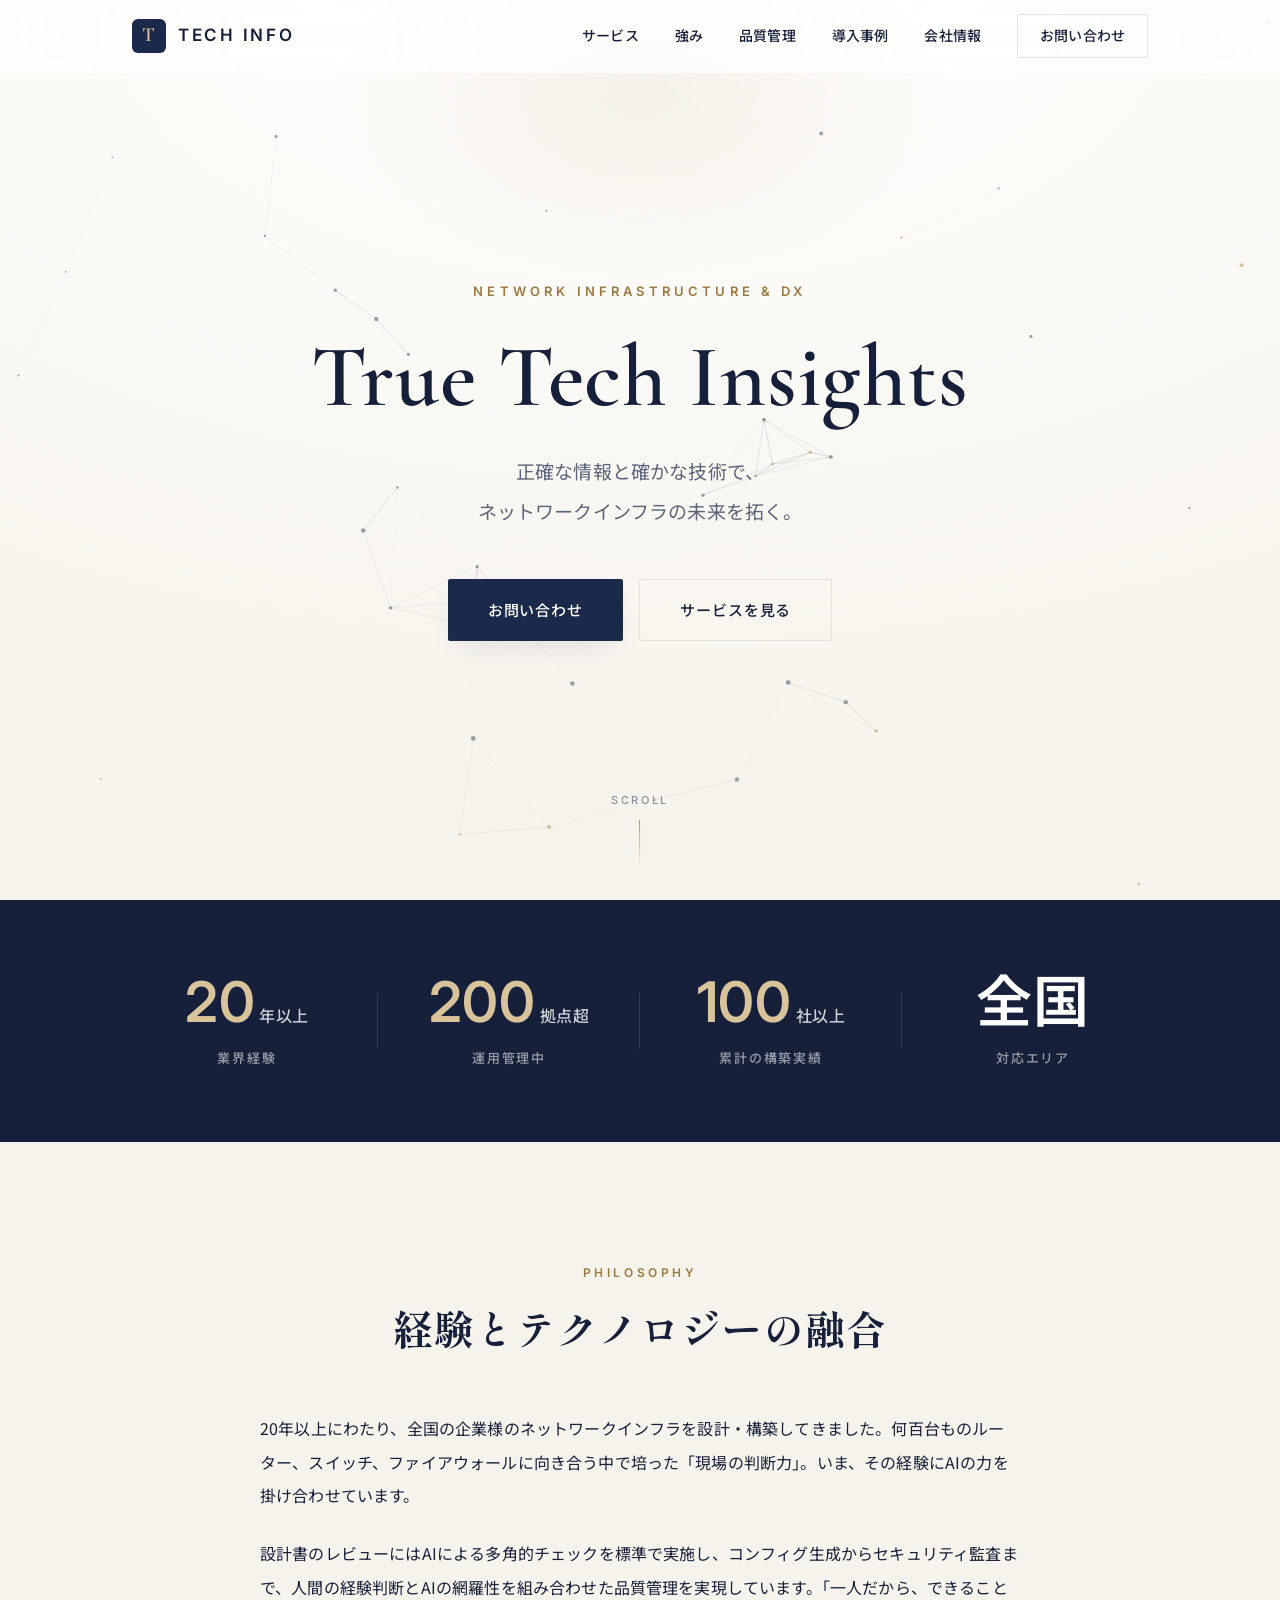
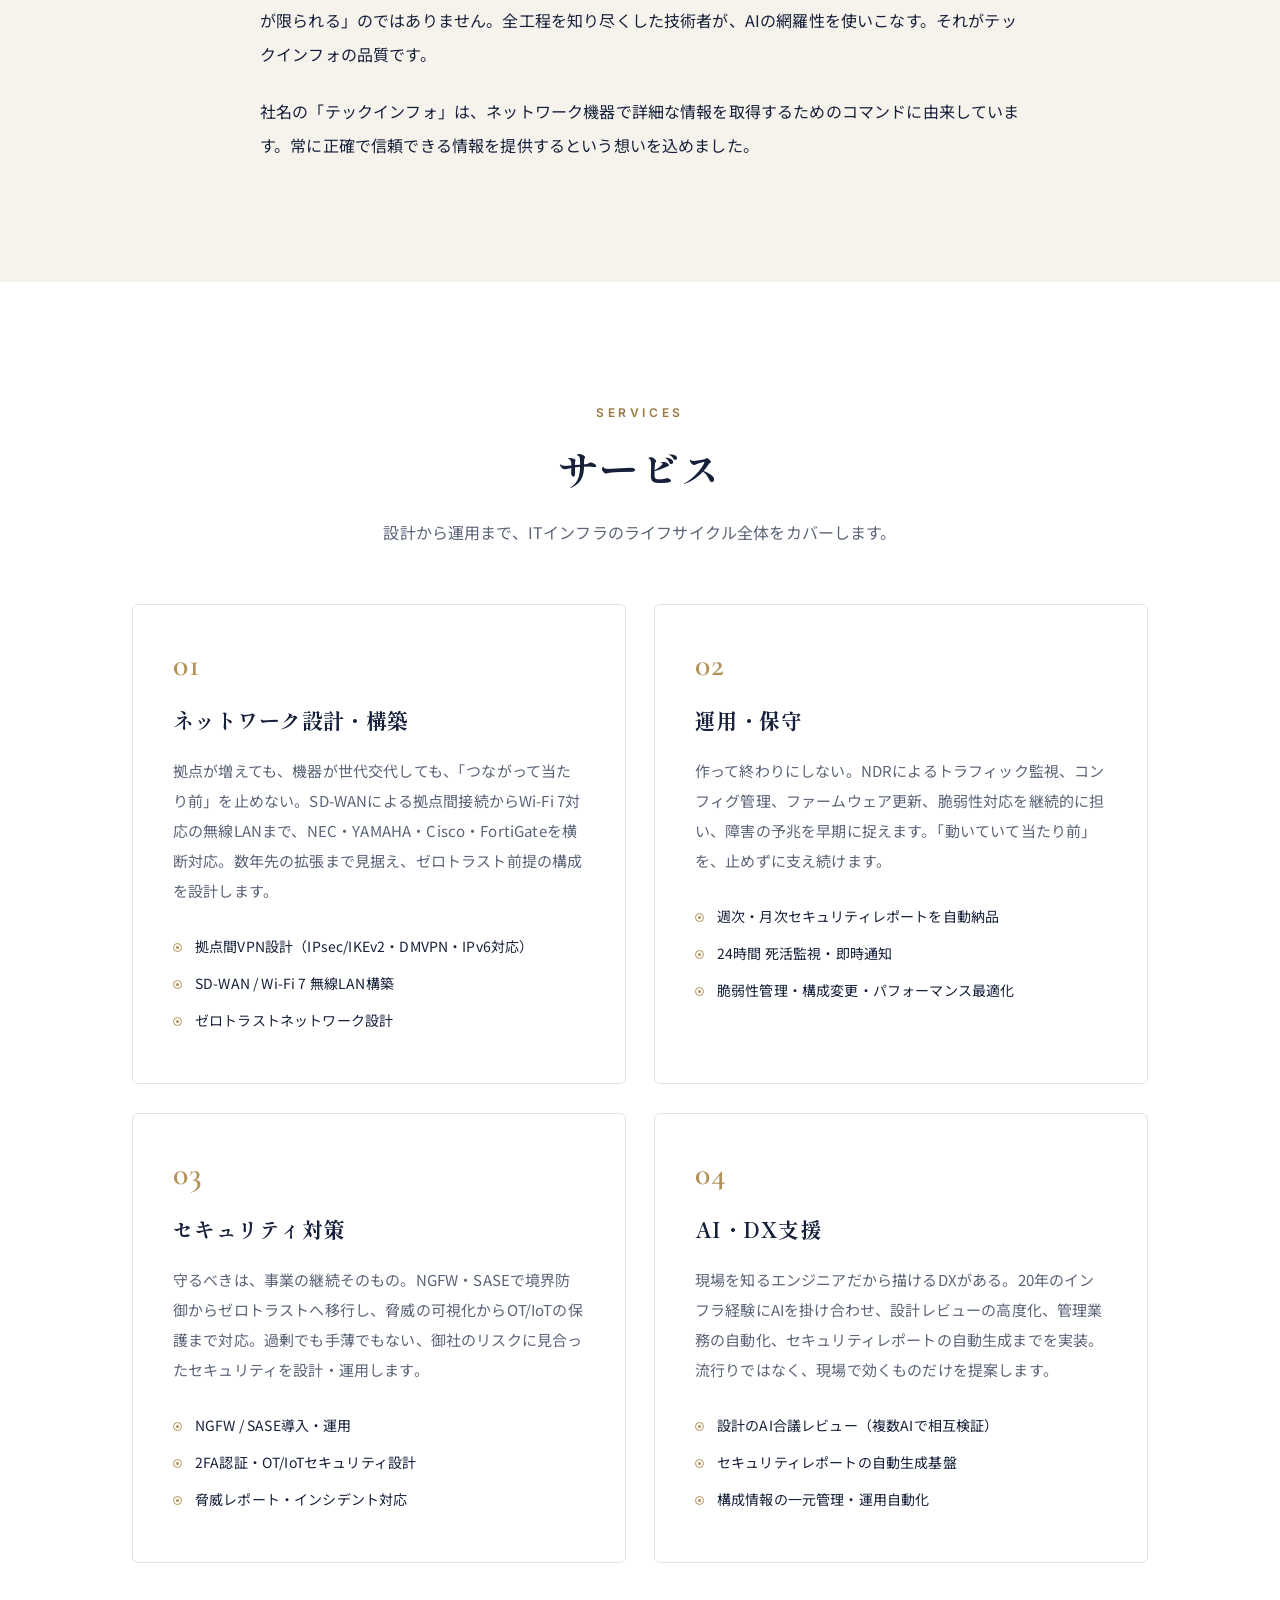
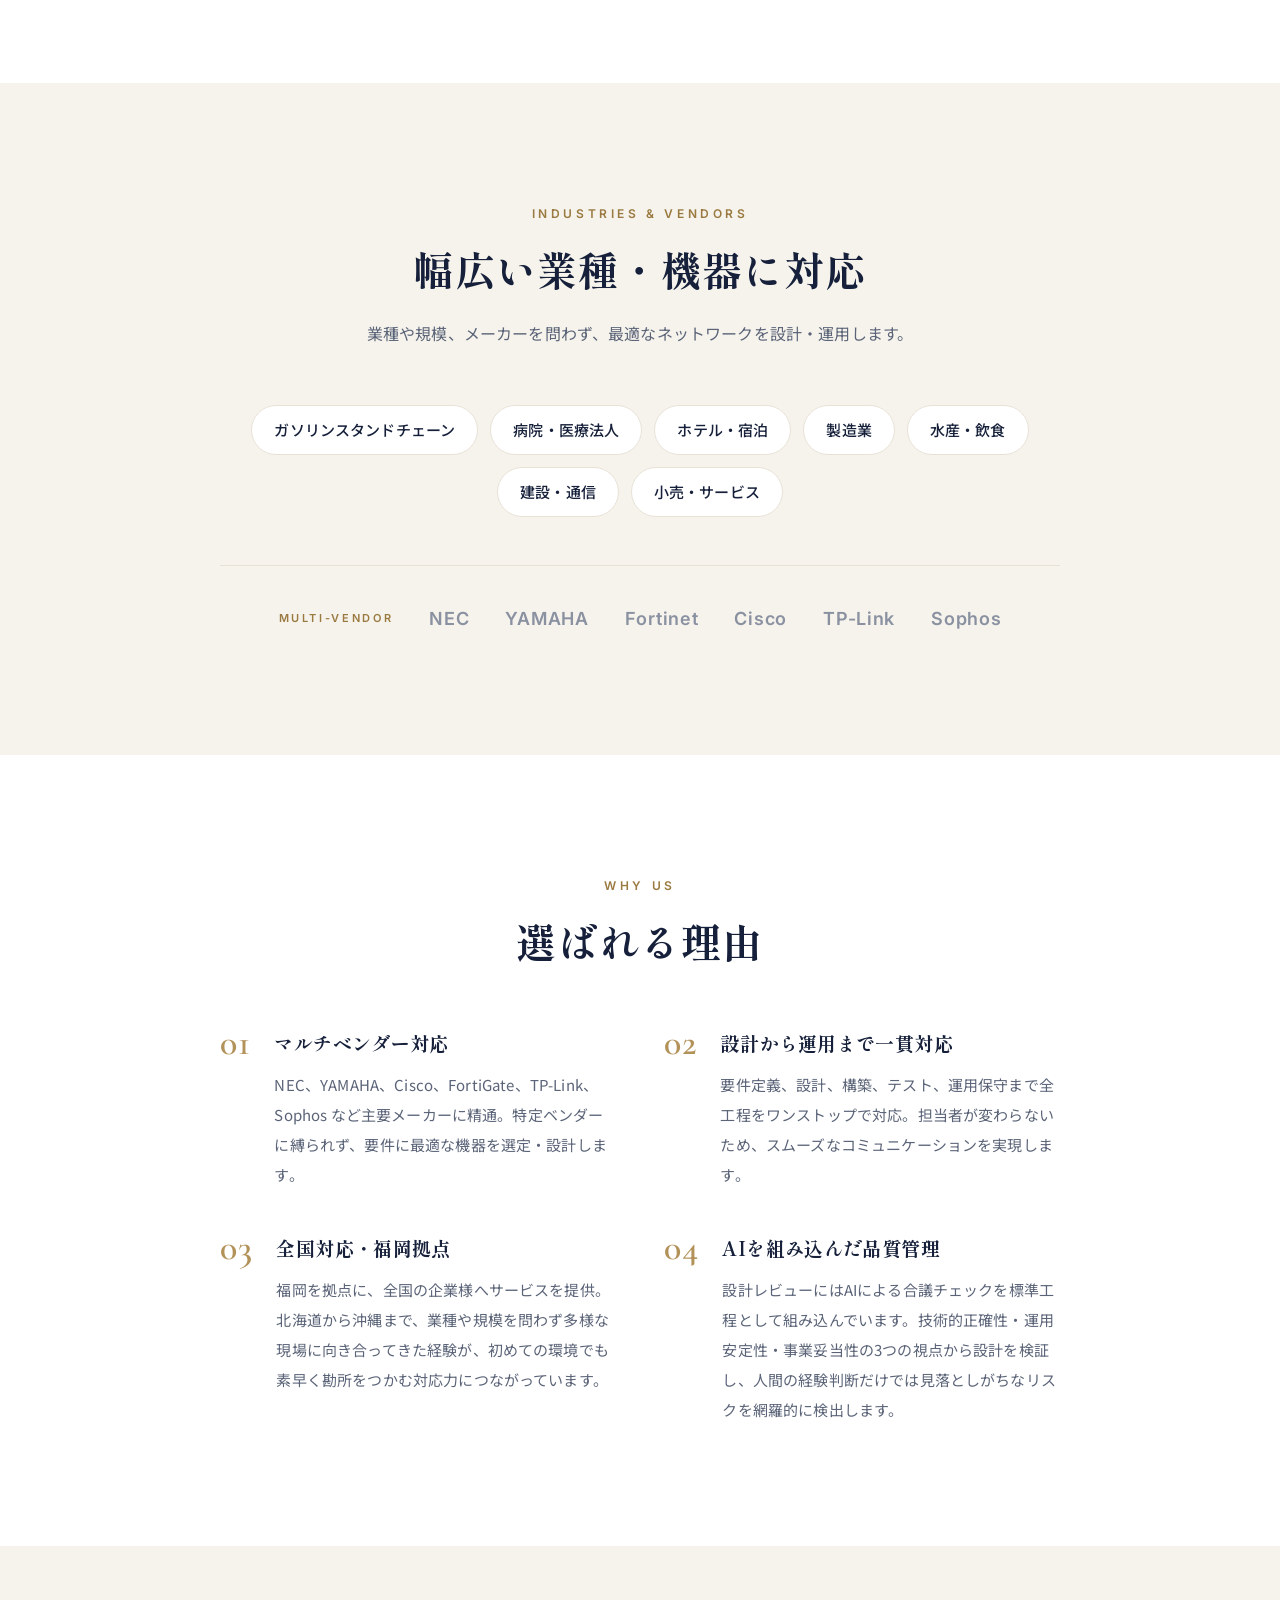
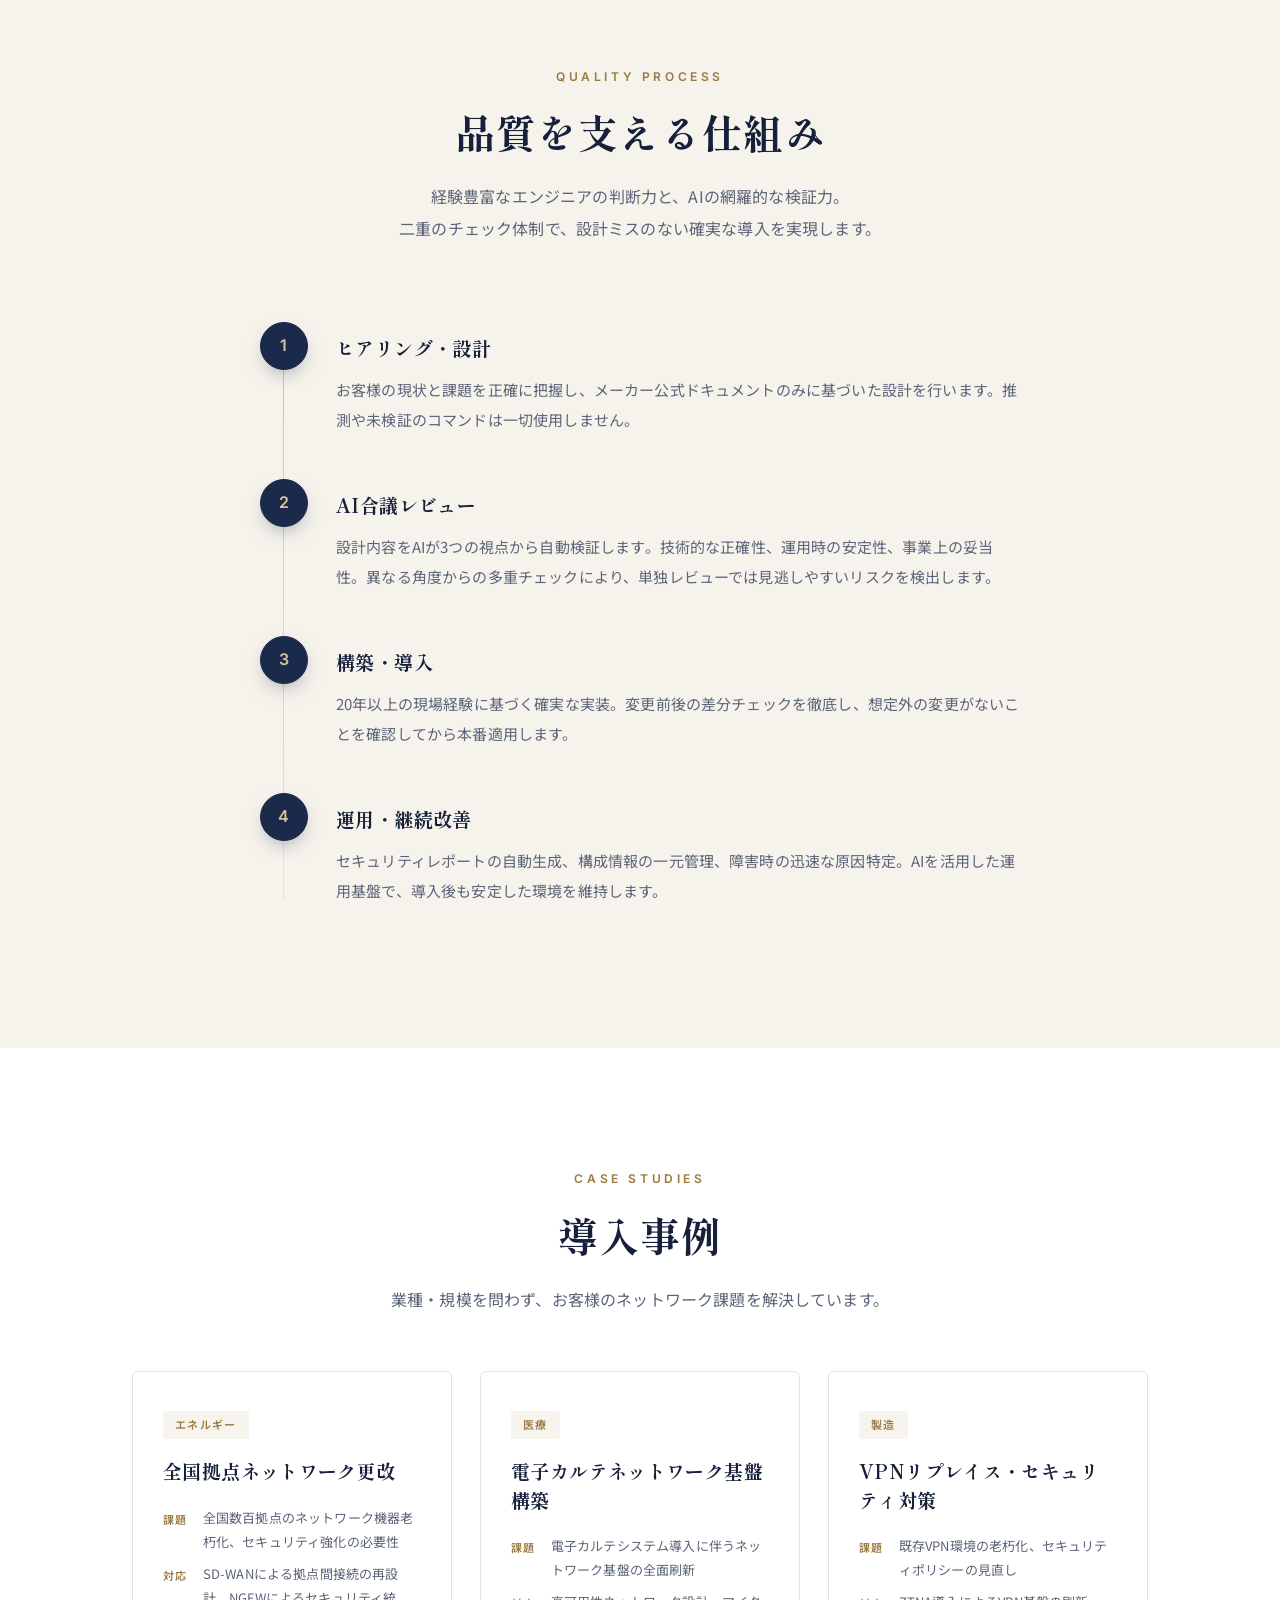
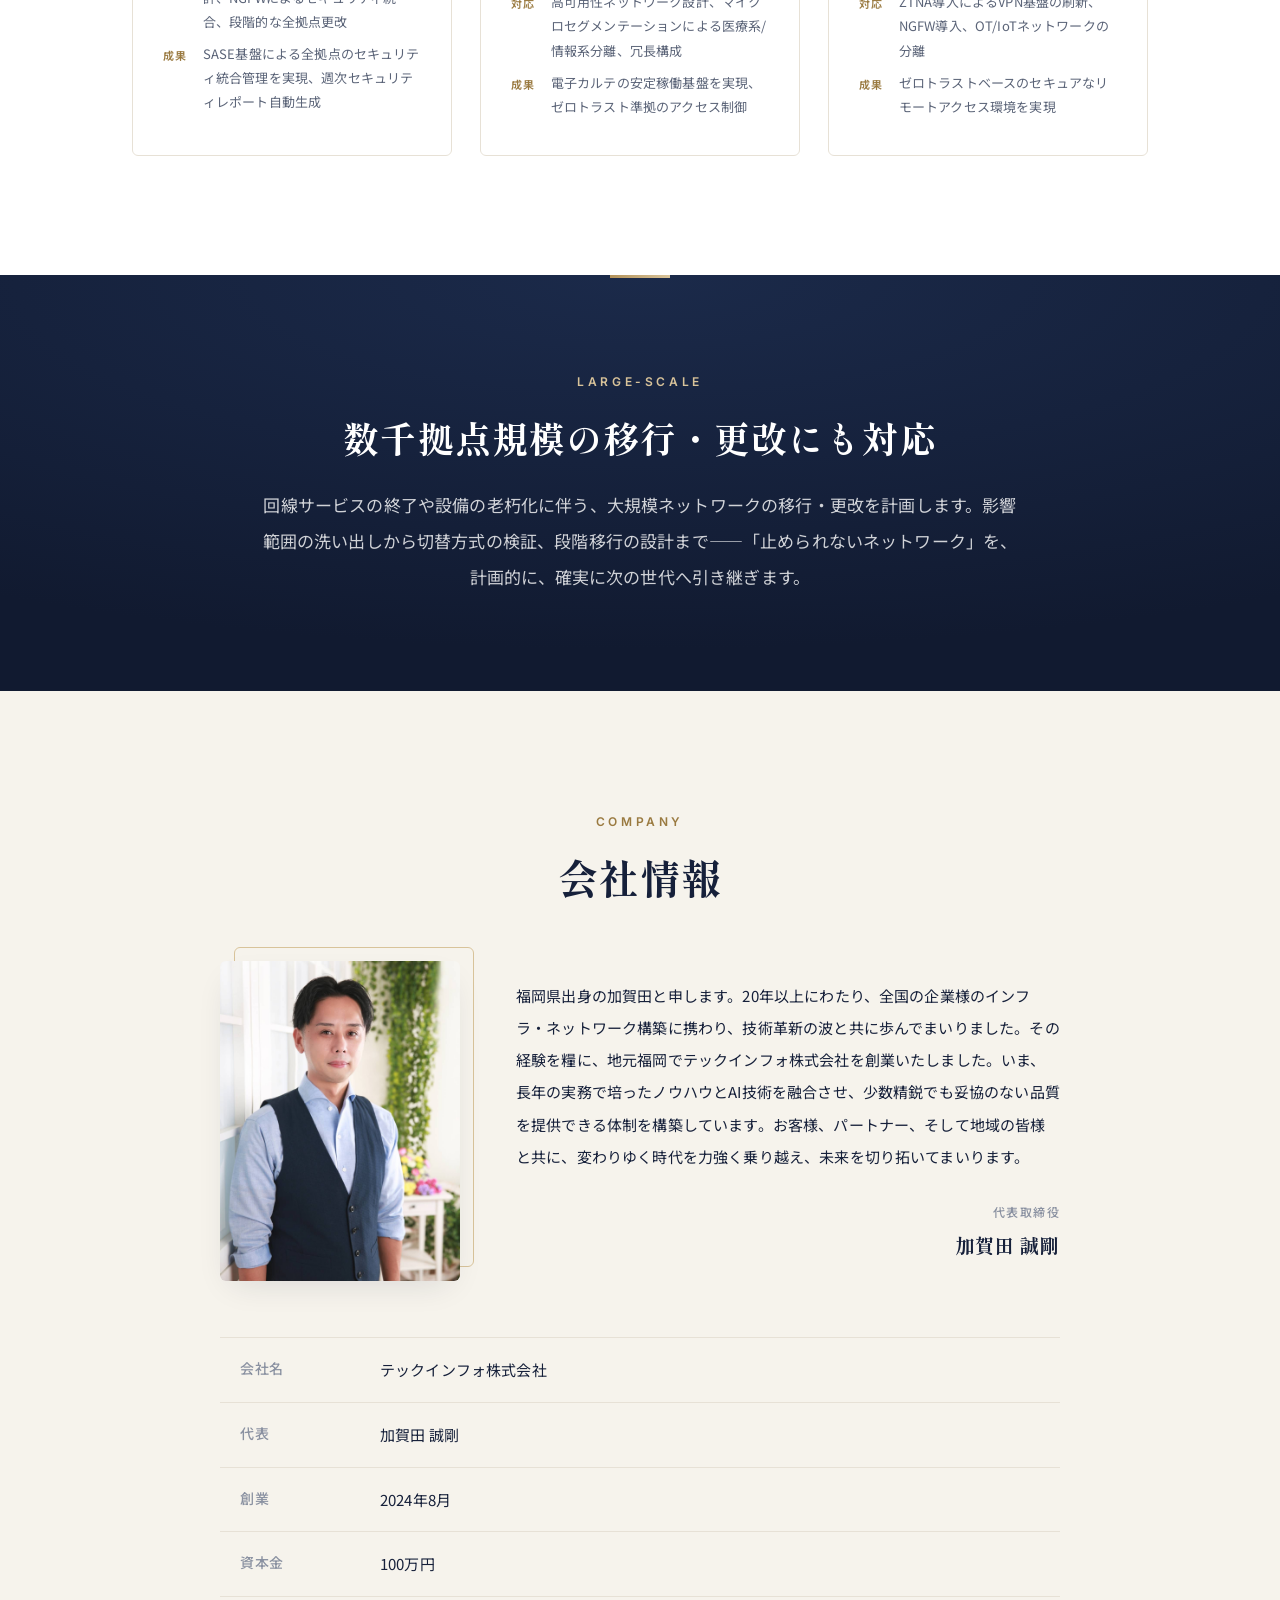
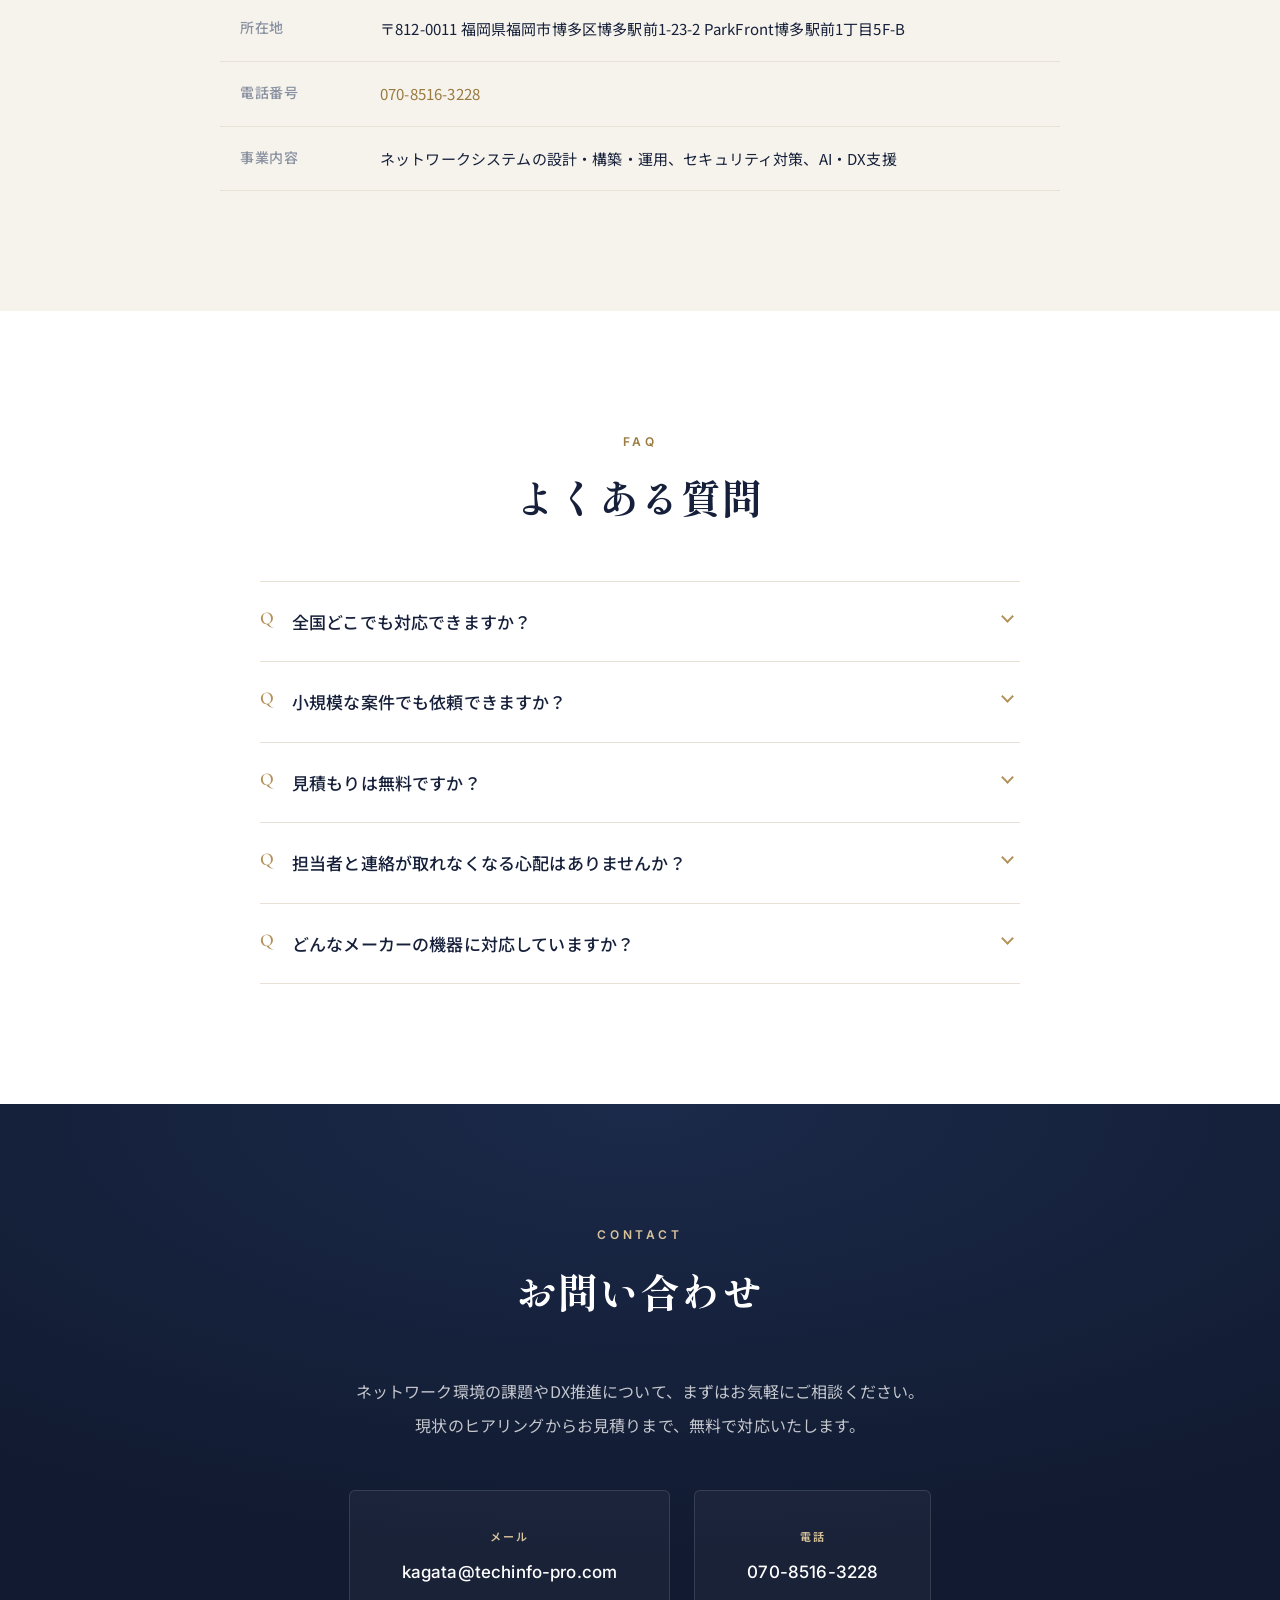
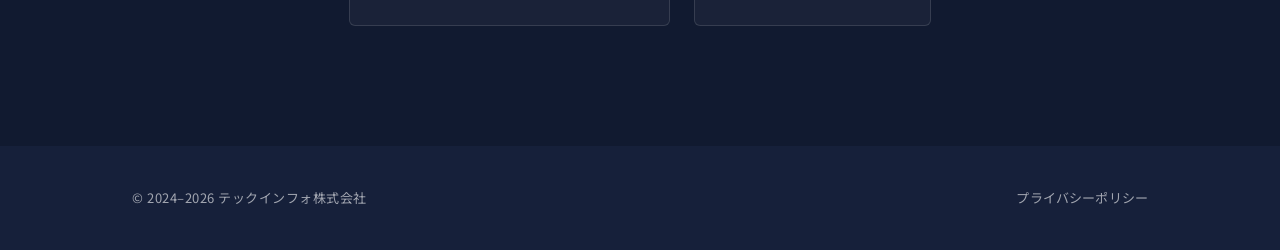
==== commit 8dbdcdcb: "Add OGP image (SNS share card) - images/ogp.png (1200×630, Light Premium調・gpt-image-2生成) - og:image " ====
--- a/index.html
+++ b/index.html
@@ -12,7 +12,12 @@
   <meta property="og:title" content="テックインフォ株式会社 | ネットワーク設計・構築・運用">
   <meta property="og:description" content="20年以上の経験と100社以上の構築実績。ネットワークインフラの設計・構築・運用からセキュリティ・AI/DX支援まで、福岡から全国のIT課題を解決します。">
   <meta property="og:site_name" content="テックインフォ株式会社">
-  <meta name="twitter:card" content="summary">
+  <meta property="og:image" content="https://techinfo-pro.com/images/ogp.png">
+  <meta property="og:image:width" content="1200">
+  <meta property="og:image:height" content="630">
+  <meta property="og:image:alt" content="テックインフォ株式会社 - True Tech Insights">
+  <meta name="twitter:card" content="summary_large_image">
+  <meta name="twitter:image" content="https://techinfo-pro.com/images/ogp.png">
   <meta name="theme-color" content="#16203a">
 
   <!-- Favicon (inline SVG monogram) -->
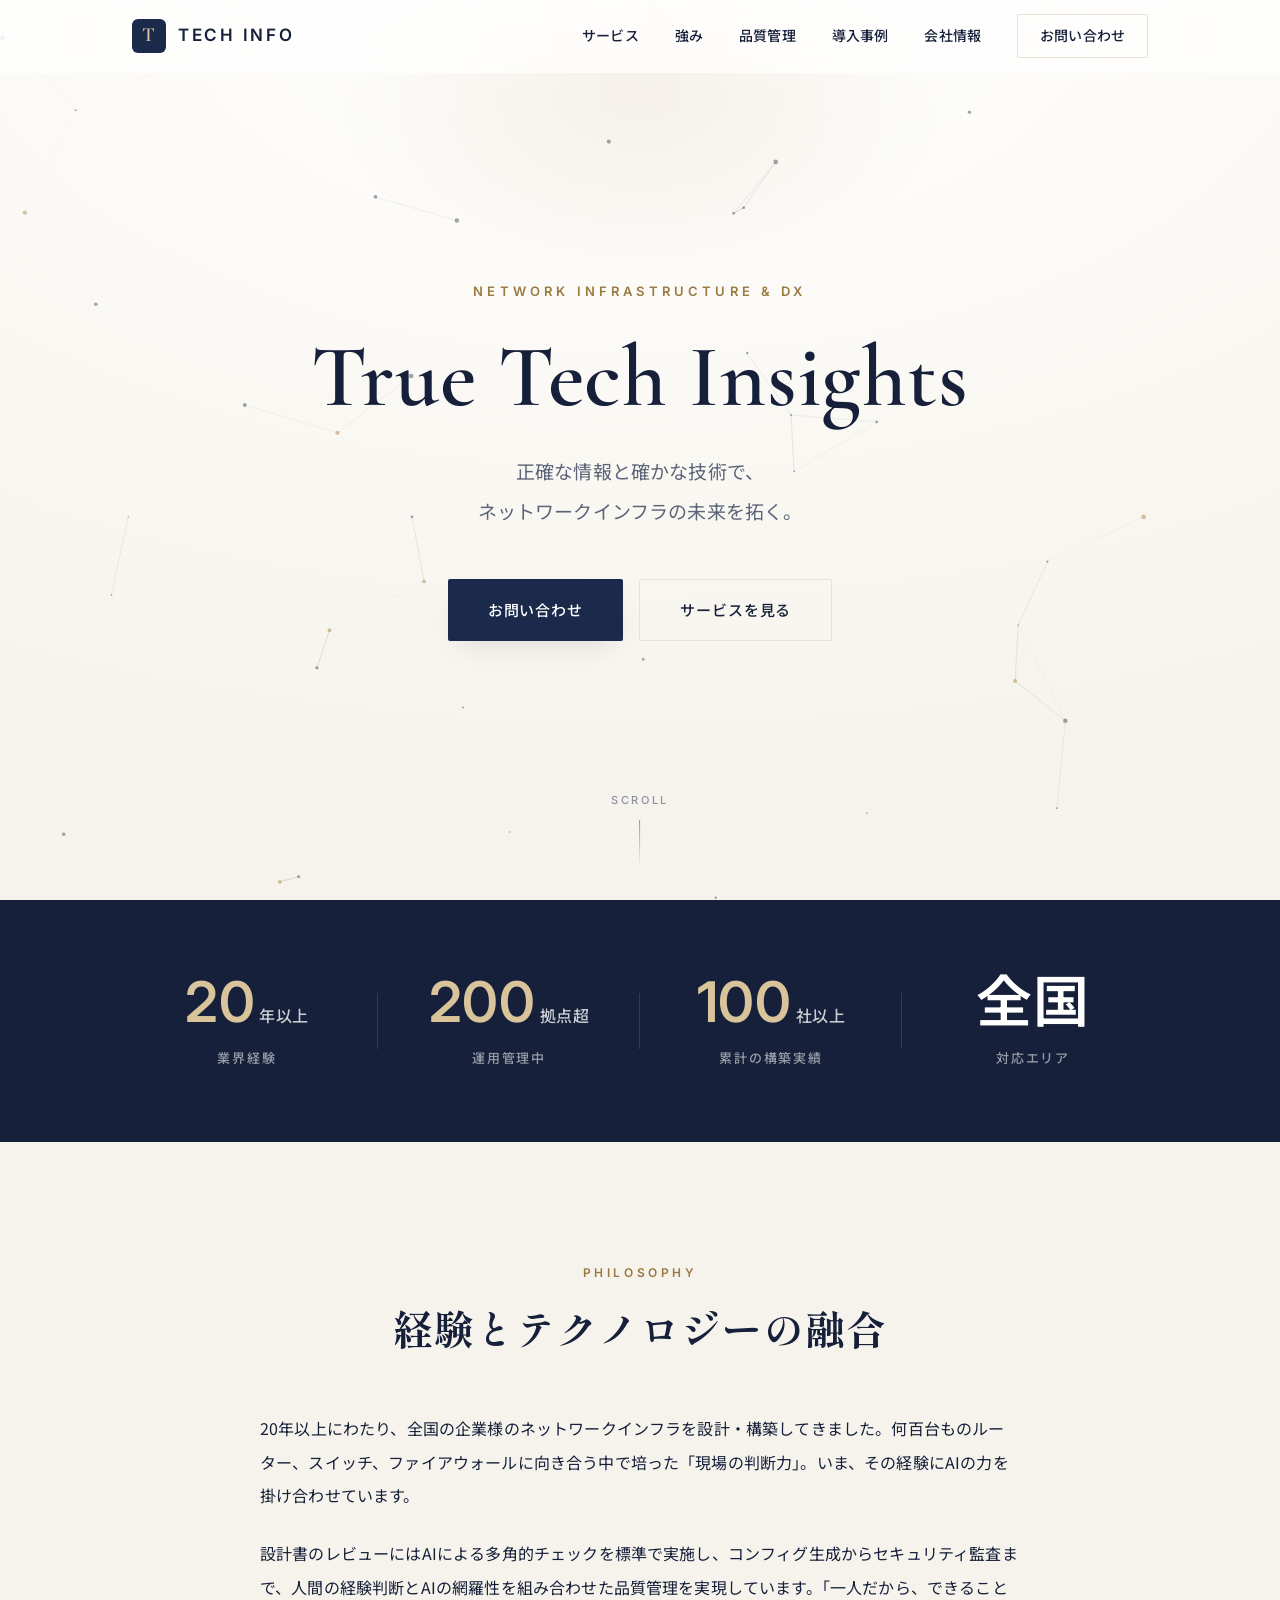
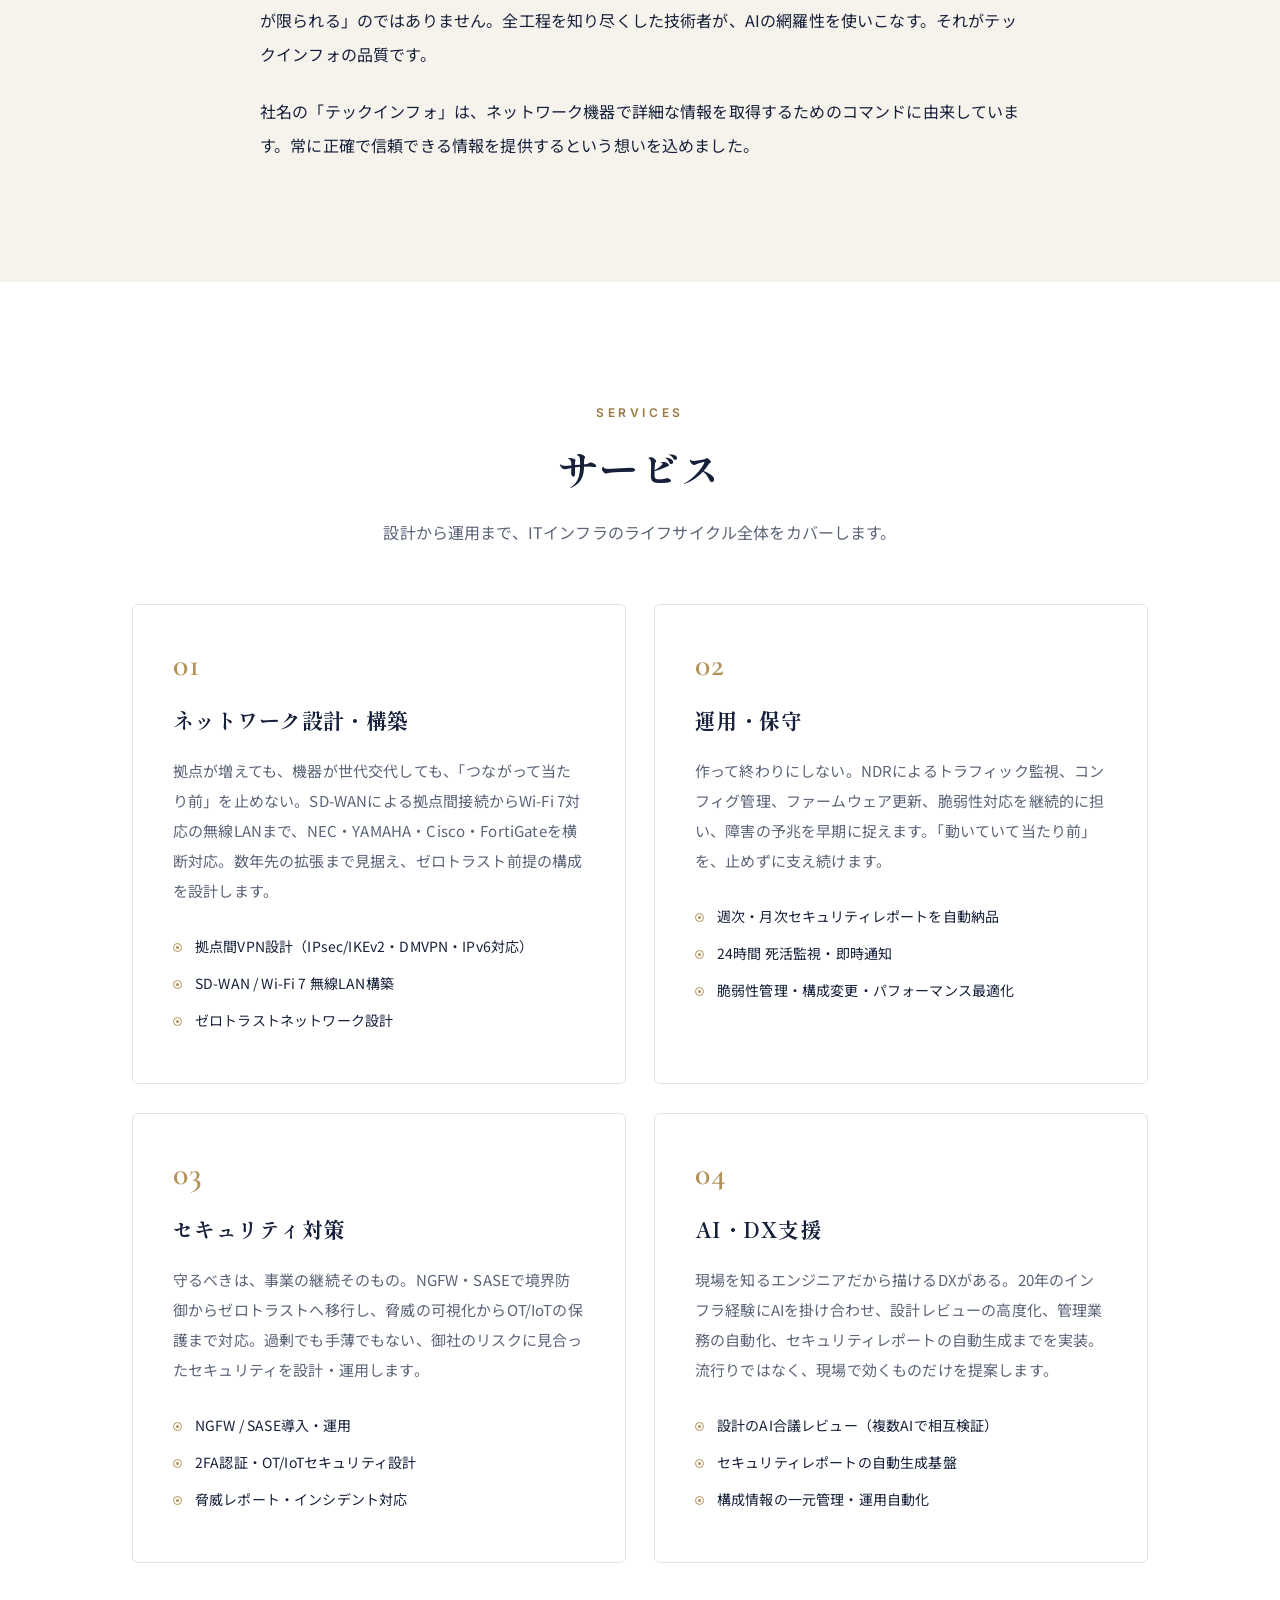
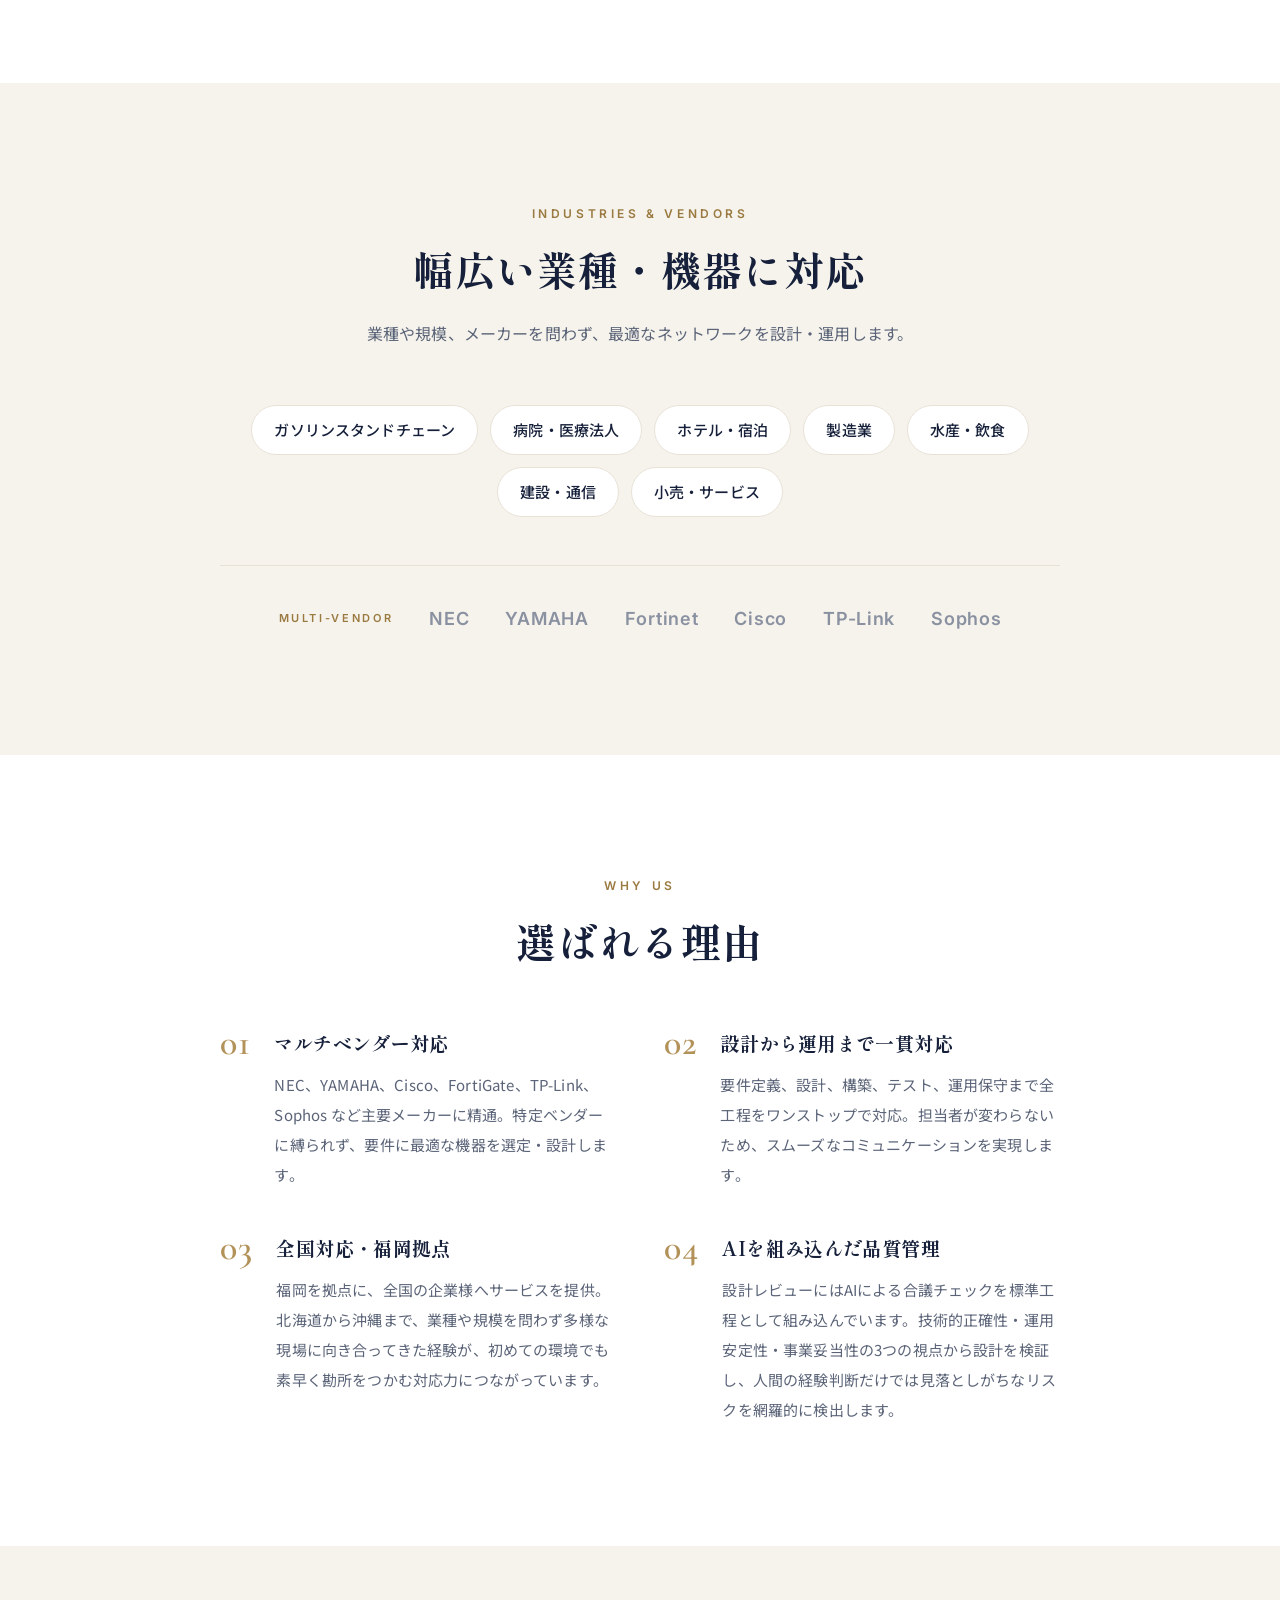
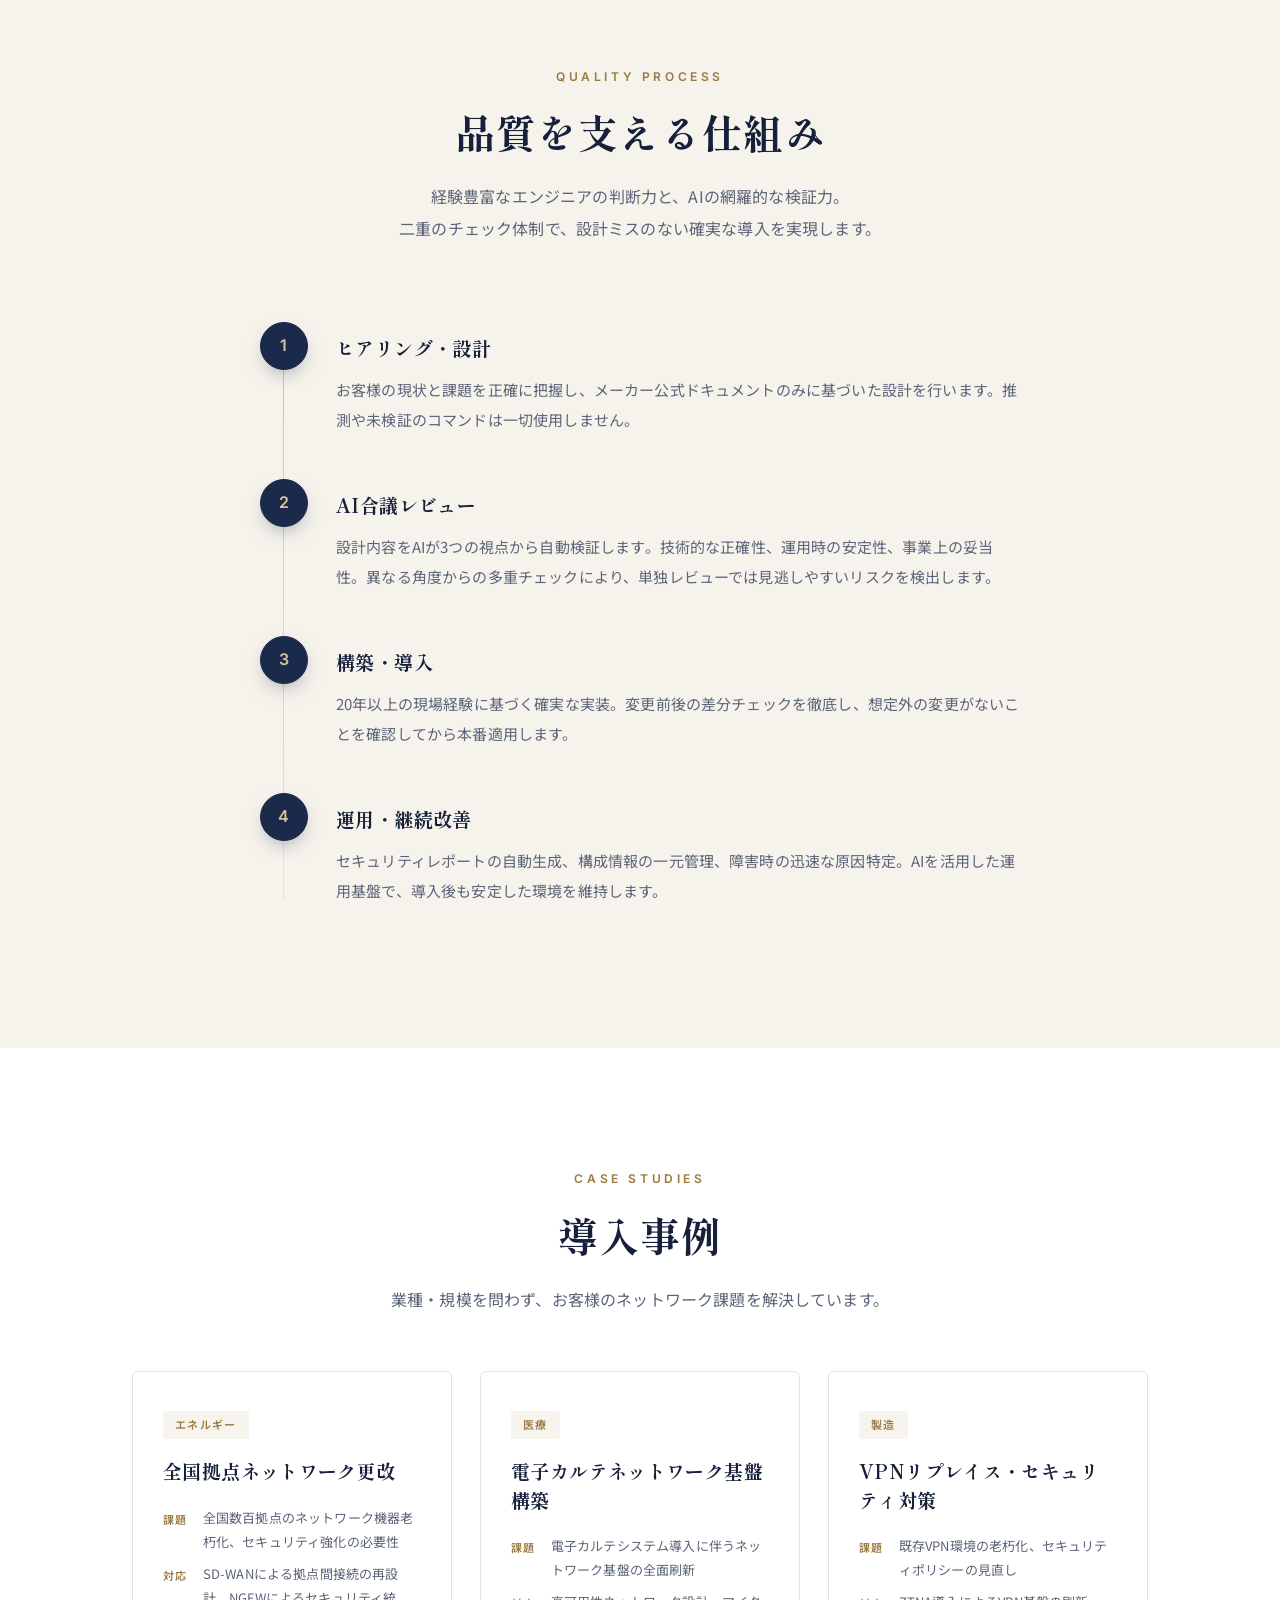
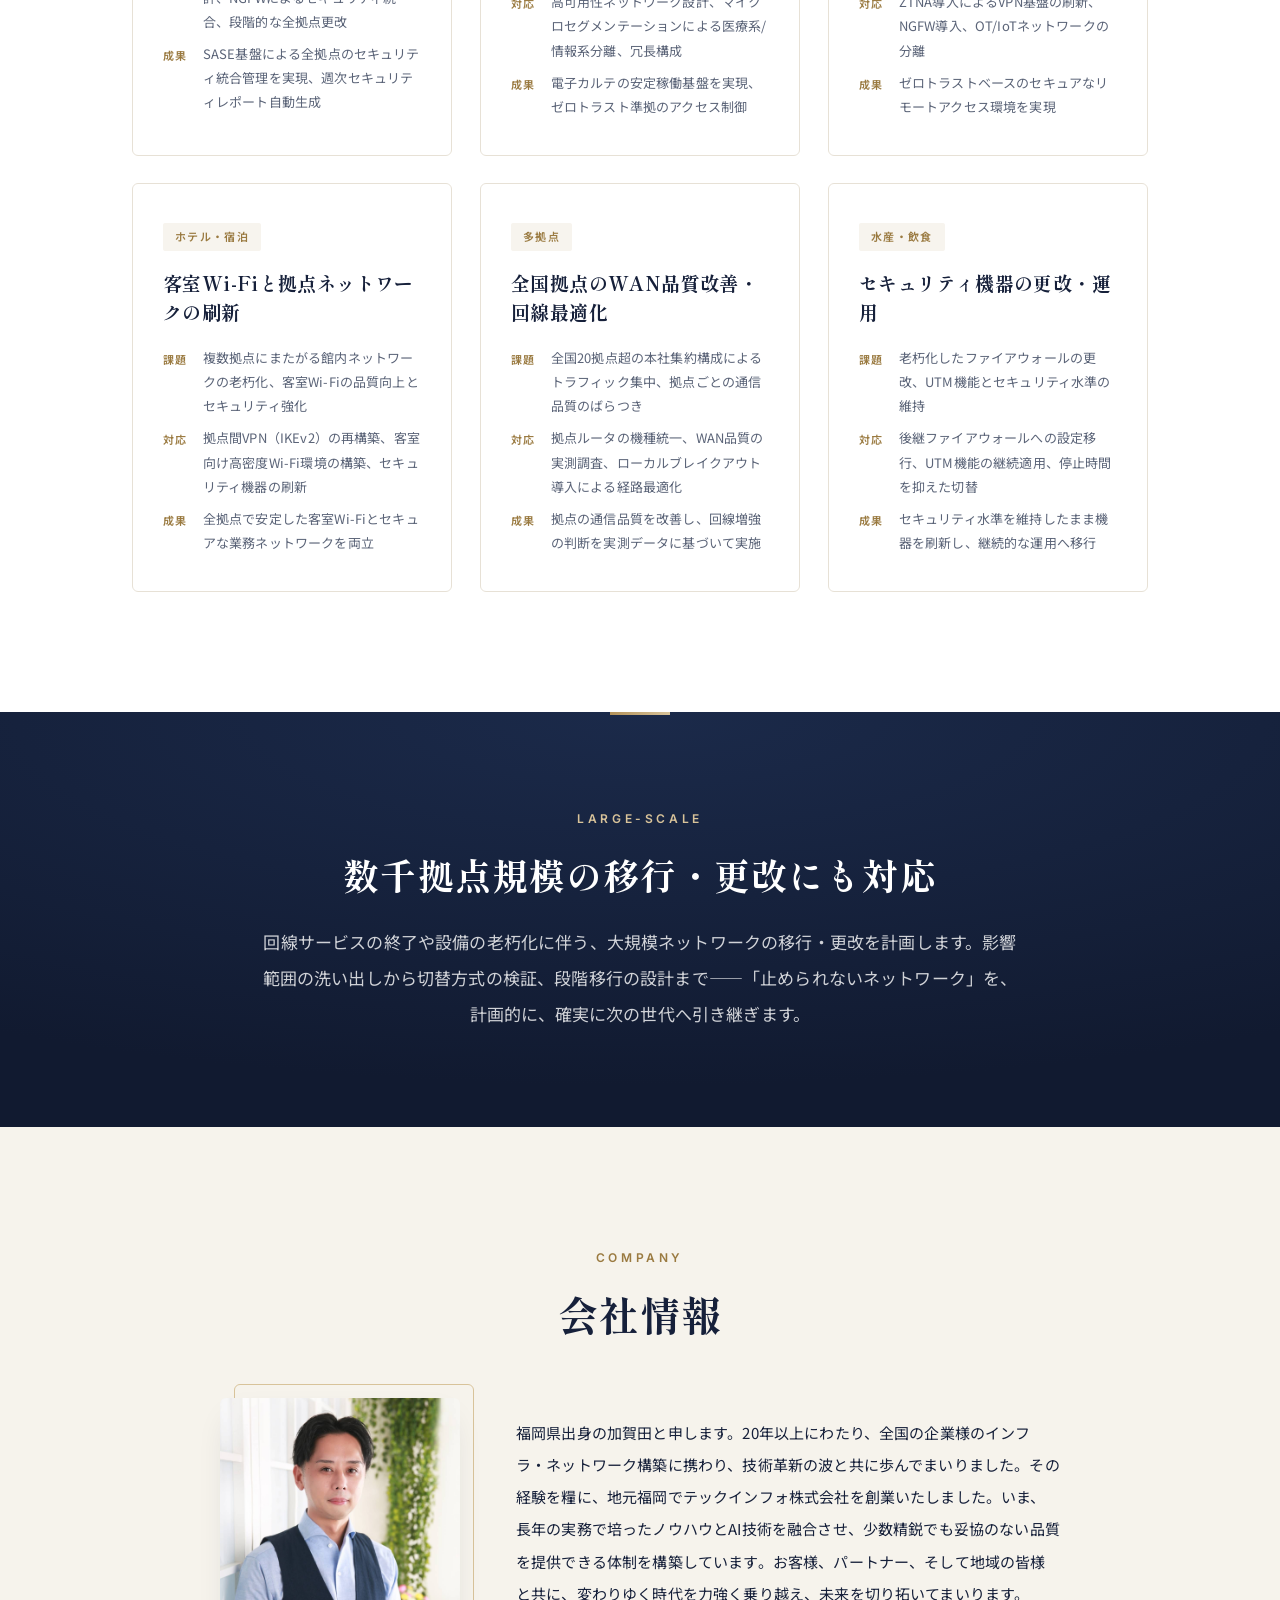
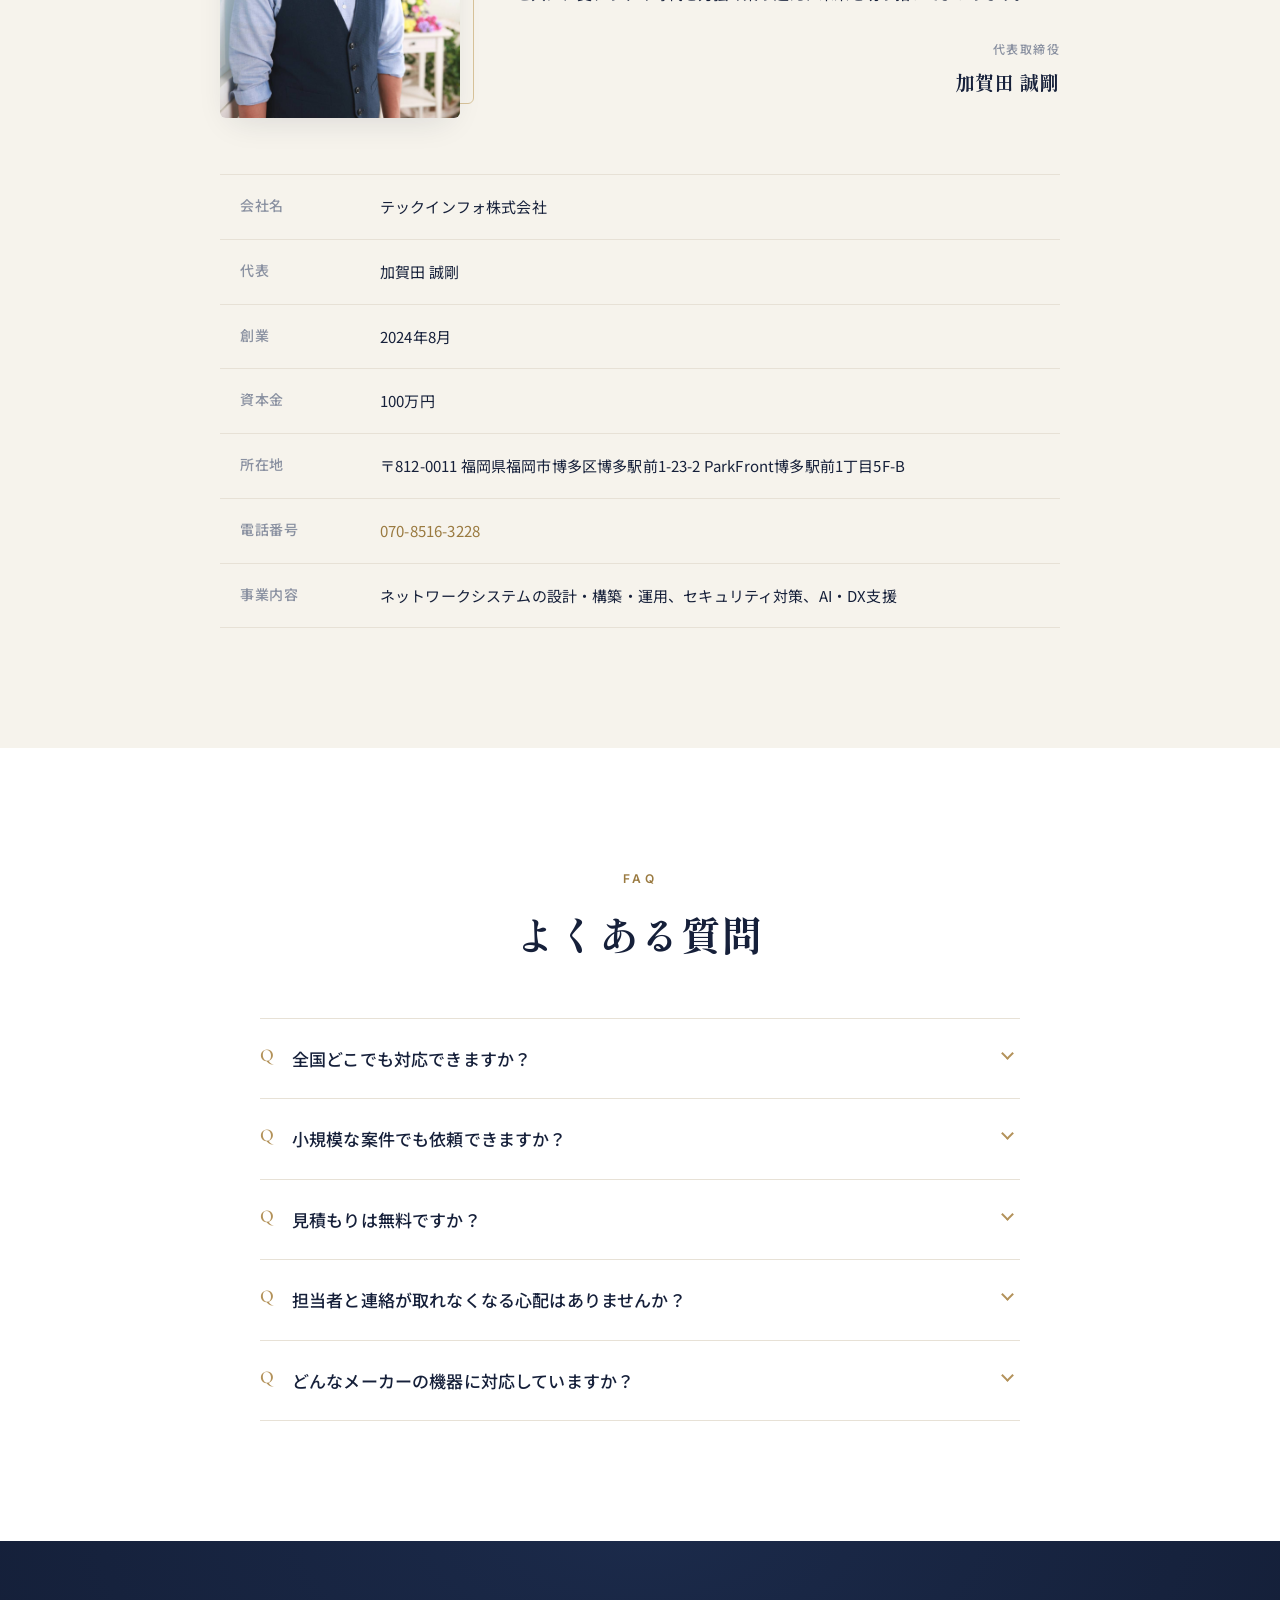
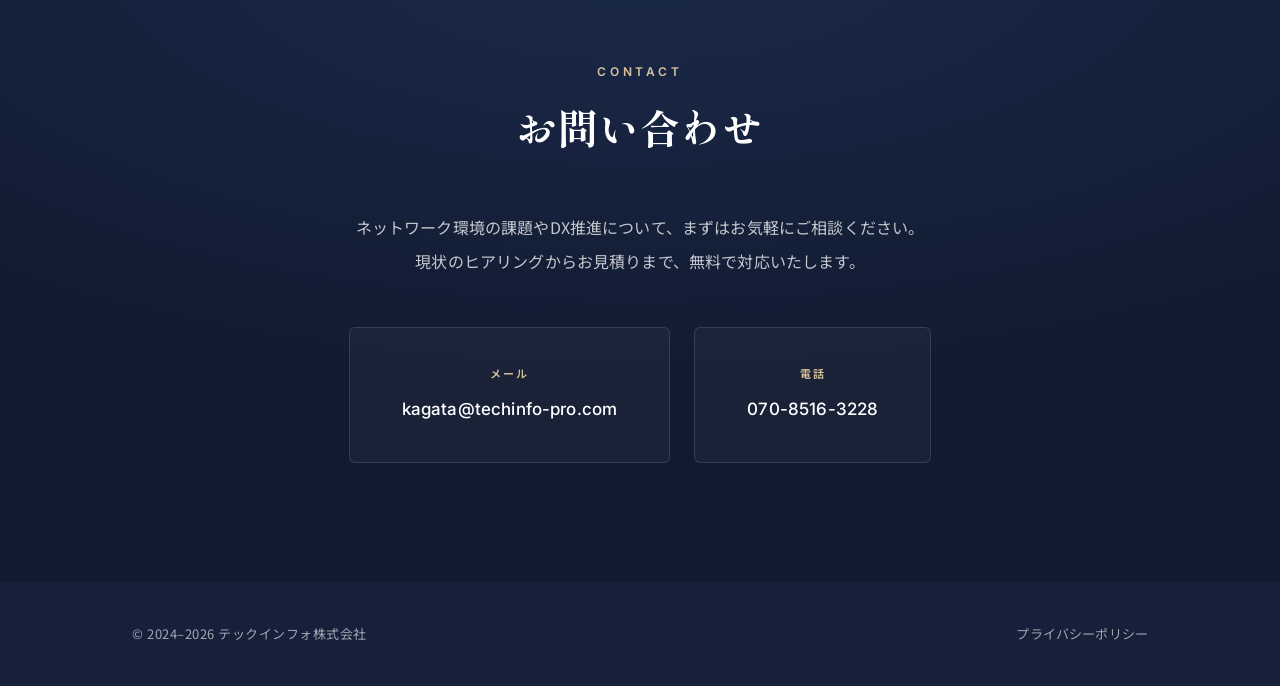
==== commit 08d1a9be: "導入事例を3本追加（計6本・3×2グリッド） ホテル・宿泊／多拠点WAN最適化／水産・飲食セキュリティ更改を追加。 全て実案件ベースで匿名化（顧客名なし）。業種の幅を強化。  Co-Authored-" ====
--- a/index.html
+++ b/index.html
@@ -317,6 +317,42 @@
             <dd class="case-text">ZTNA導入によるVPN基盤の刷新、NGFW導入、OT/IoTネットワークの分離</dd>
             <dt class="case-label">成果</dt>
             <dd class="case-text">ゼロトラストベースのセキュアなリモートアクセス環境を実現</dd>
+          </dl>
+        </div>
+        <div class="case-card fade-in">
+          <span class="case-tag">ホテル・宿泊</span>
+          <h3 class="case-title">客室Wi-Fiと拠点ネットワークの刷新</h3>
+          <dl class="case-detail">
+            <dt class="case-label">課題</dt>
+            <dd class="case-text">複数拠点にまたがる館内ネットワークの老朽化、客室Wi-Fiの品質向上とセキュリティ強化</dd>
+            <dt class="case-label">対応</dt>
+            <dd class="case-text">拠点間VPN（IKEv2）の再構築、客室向け高密度Wi-Fi環境の構築、セキュリティ機器の刷新</dd>
+            <dt class="case-label">成果</dt>
+            <dd class="case-text">全拠点で安定した客室Wi-Fiとセキュアな業務ネットワークを両立</dd>
+          </dl>
+        </div>
+        <div class="case-card fade-in">
+          <span class="case-tag">多拠点</span>
+          <h3 class="case-title">全国拠点のWAN品質改善・回線最適化</h3>
+          <dl class="case-detail">
+            <dt class="case-label">課題</dt>
+            <dd class="case-text">全国20拠点超の本社集約構成によるトラフィック集中、拠点ごとの通信品質のばらつき</dd>
+            <dt class="case-label">対応</dt>
+            <dd class="case-text">拠点ルータの機種統一、WAN品質の実測調査、ローカルブレイクアウト導入による経路最適化</dd>
+            <dt class="case-label">成果</dt>
+            <dd class="case-text">拠点の通信品質を改善し、回線増強の判断を実測データに基づいて実施</dd>
+          </dl>
+        </div>
+        <div class="case-card fade-in">
+          <span class="case-tag">水産・飲食</span>
+          <h3 class="case-title">セキュリティ機器の更改・運用</h3>
+          <dl class="case-detail">
+            <dt class="case-label">課題</dt>
+            <dd class="case-text">老朽化したファイアウォールの更改、UTM機能とセキュリティ水準の維持</dd>
+            <dt class="case-label">対応</dt>
+            <dd class="case-text">後継ファイアウォールへの設定移行、UTM機能の継続適用、停止時間を抑えた切替</dd>
+            <dt class="case-label">成果</dt>
+            <dd class="case-text">セキュリティ水準を維持したまま機器を刷新し、継続的な運用へ移行</dd>
           </dl>
         </div>
       </div>
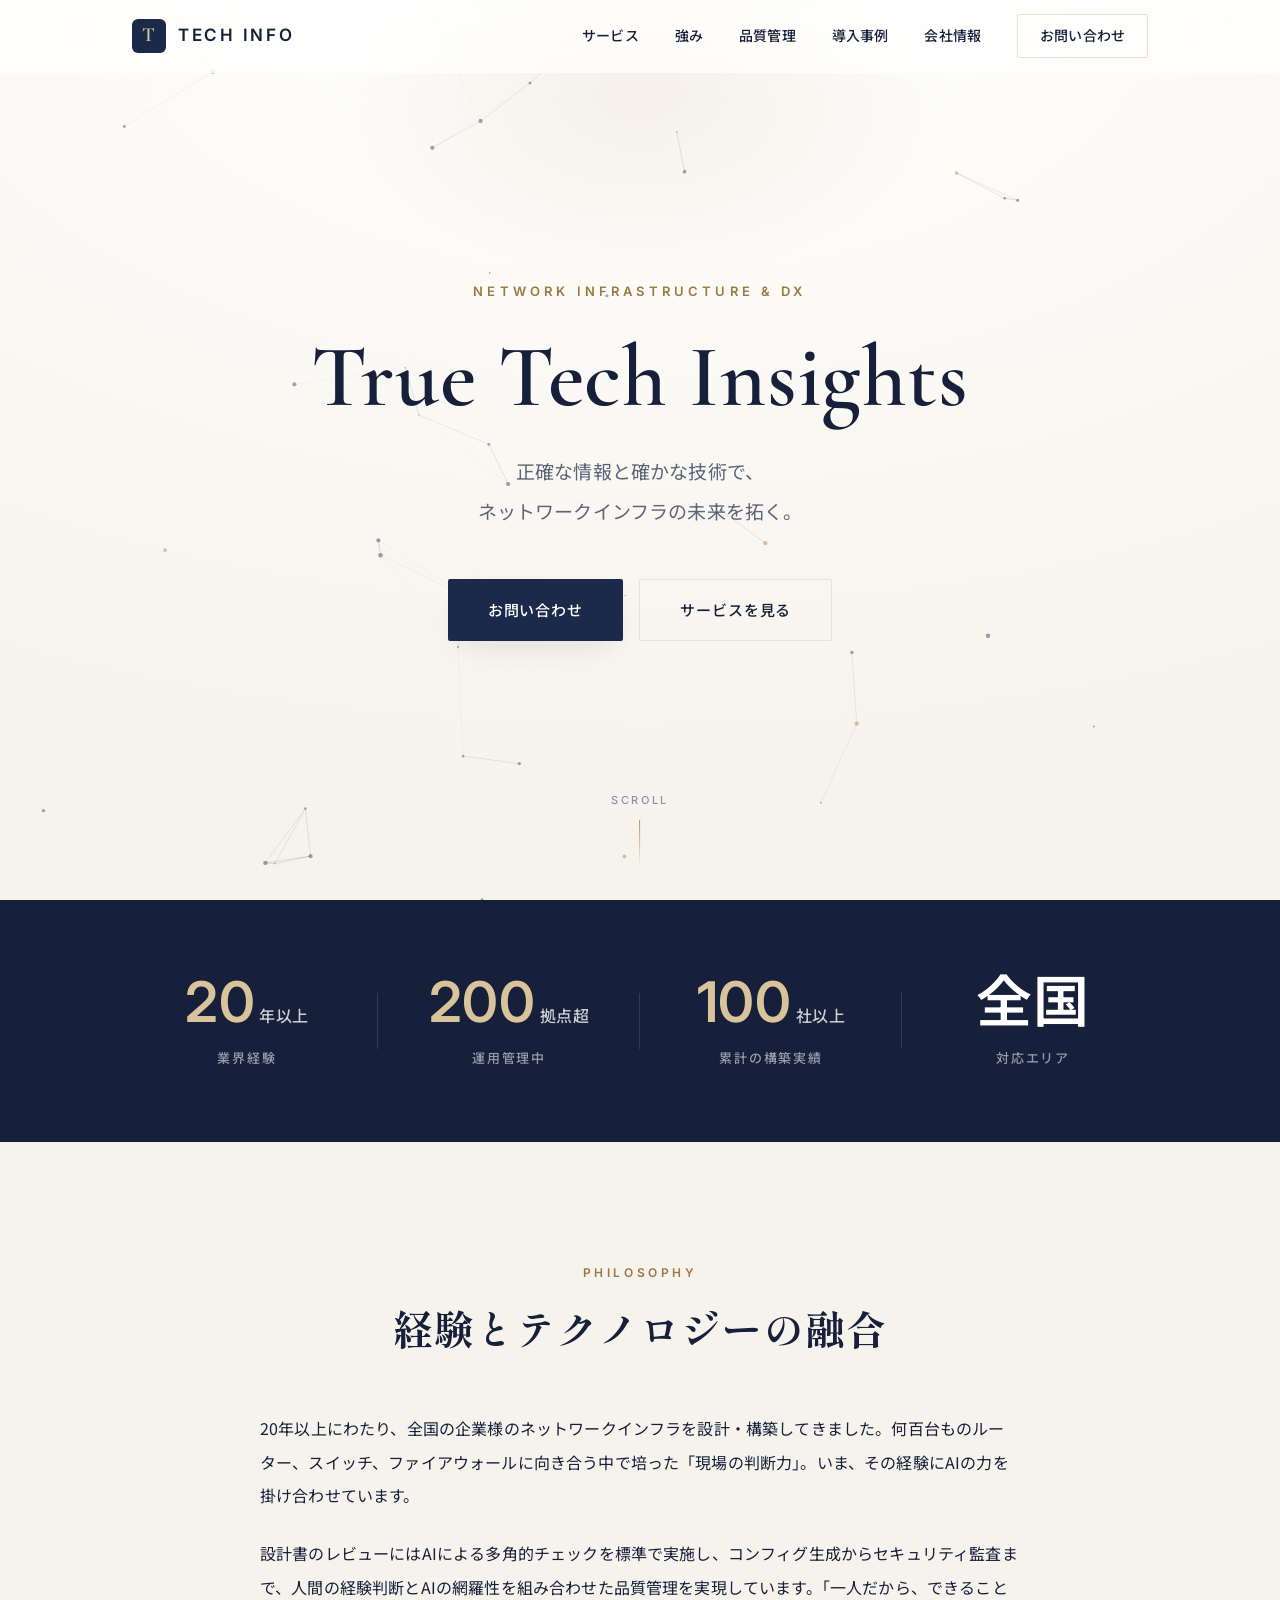
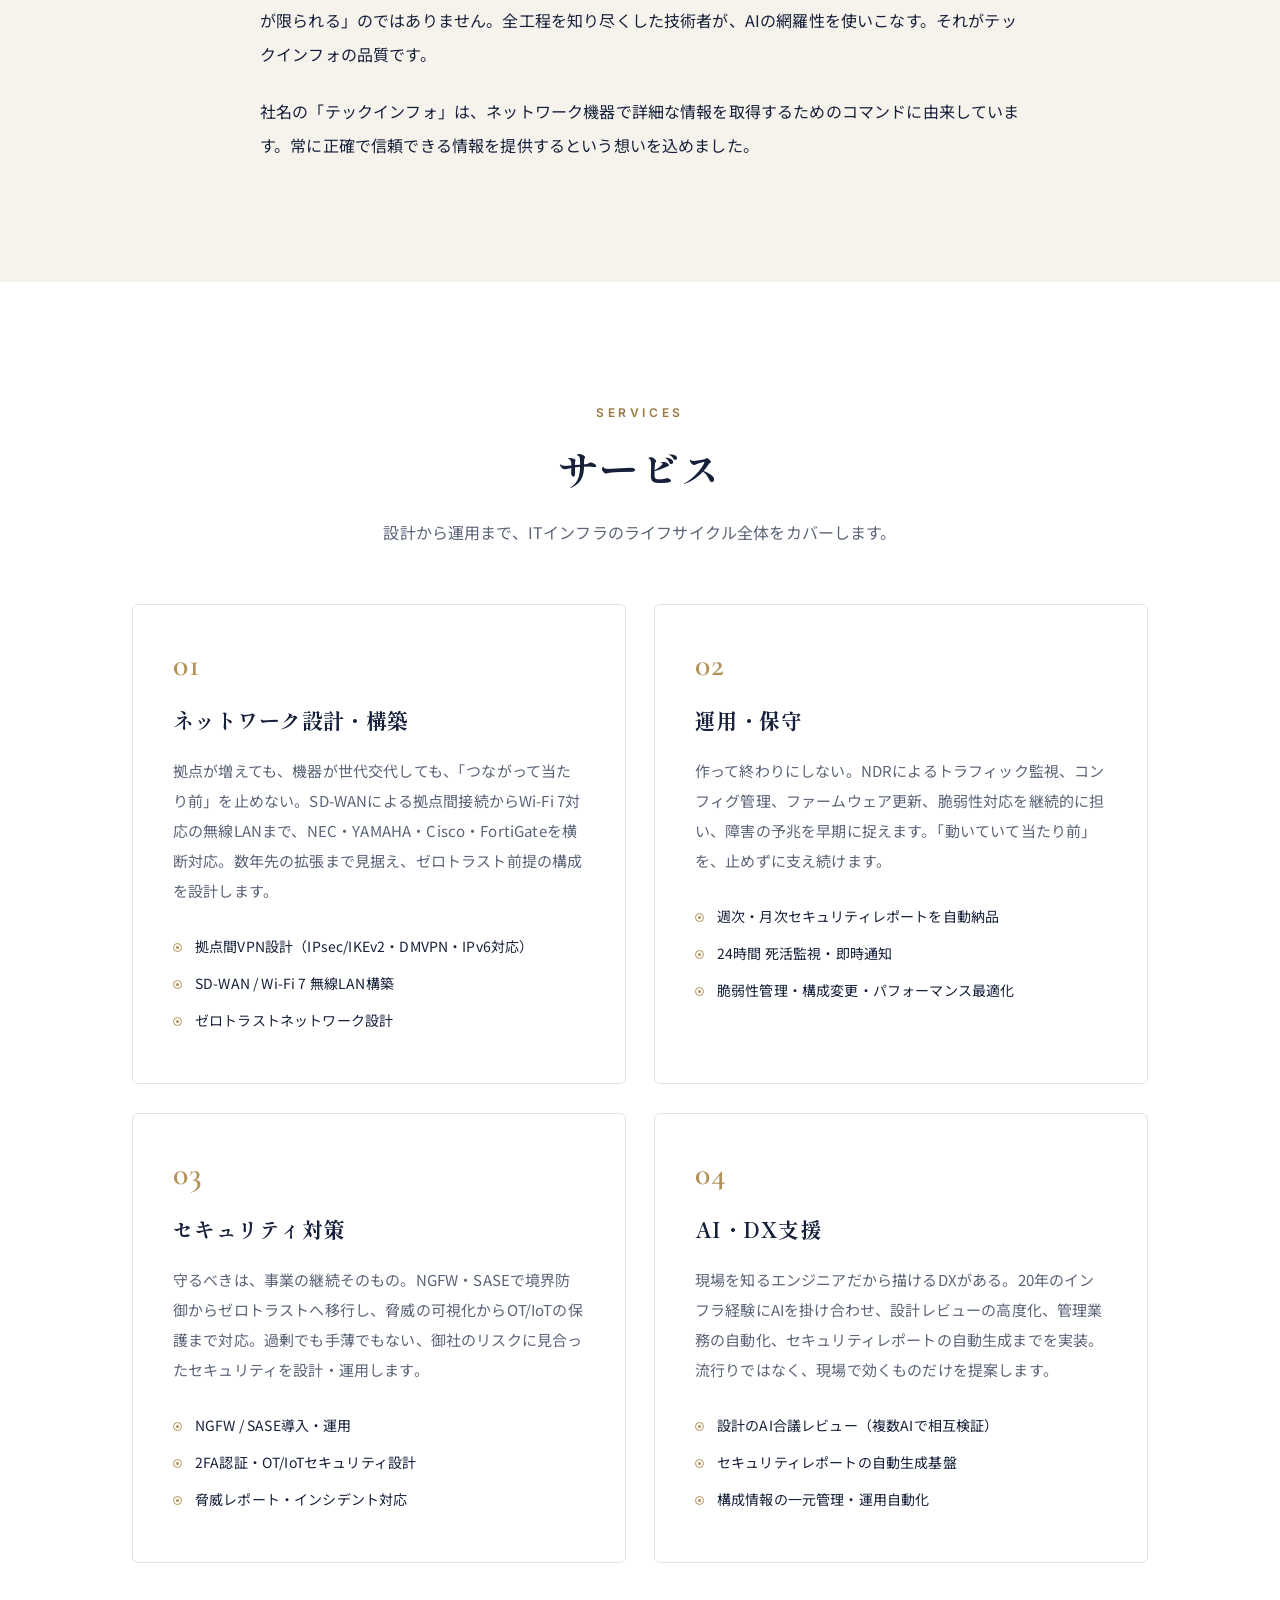
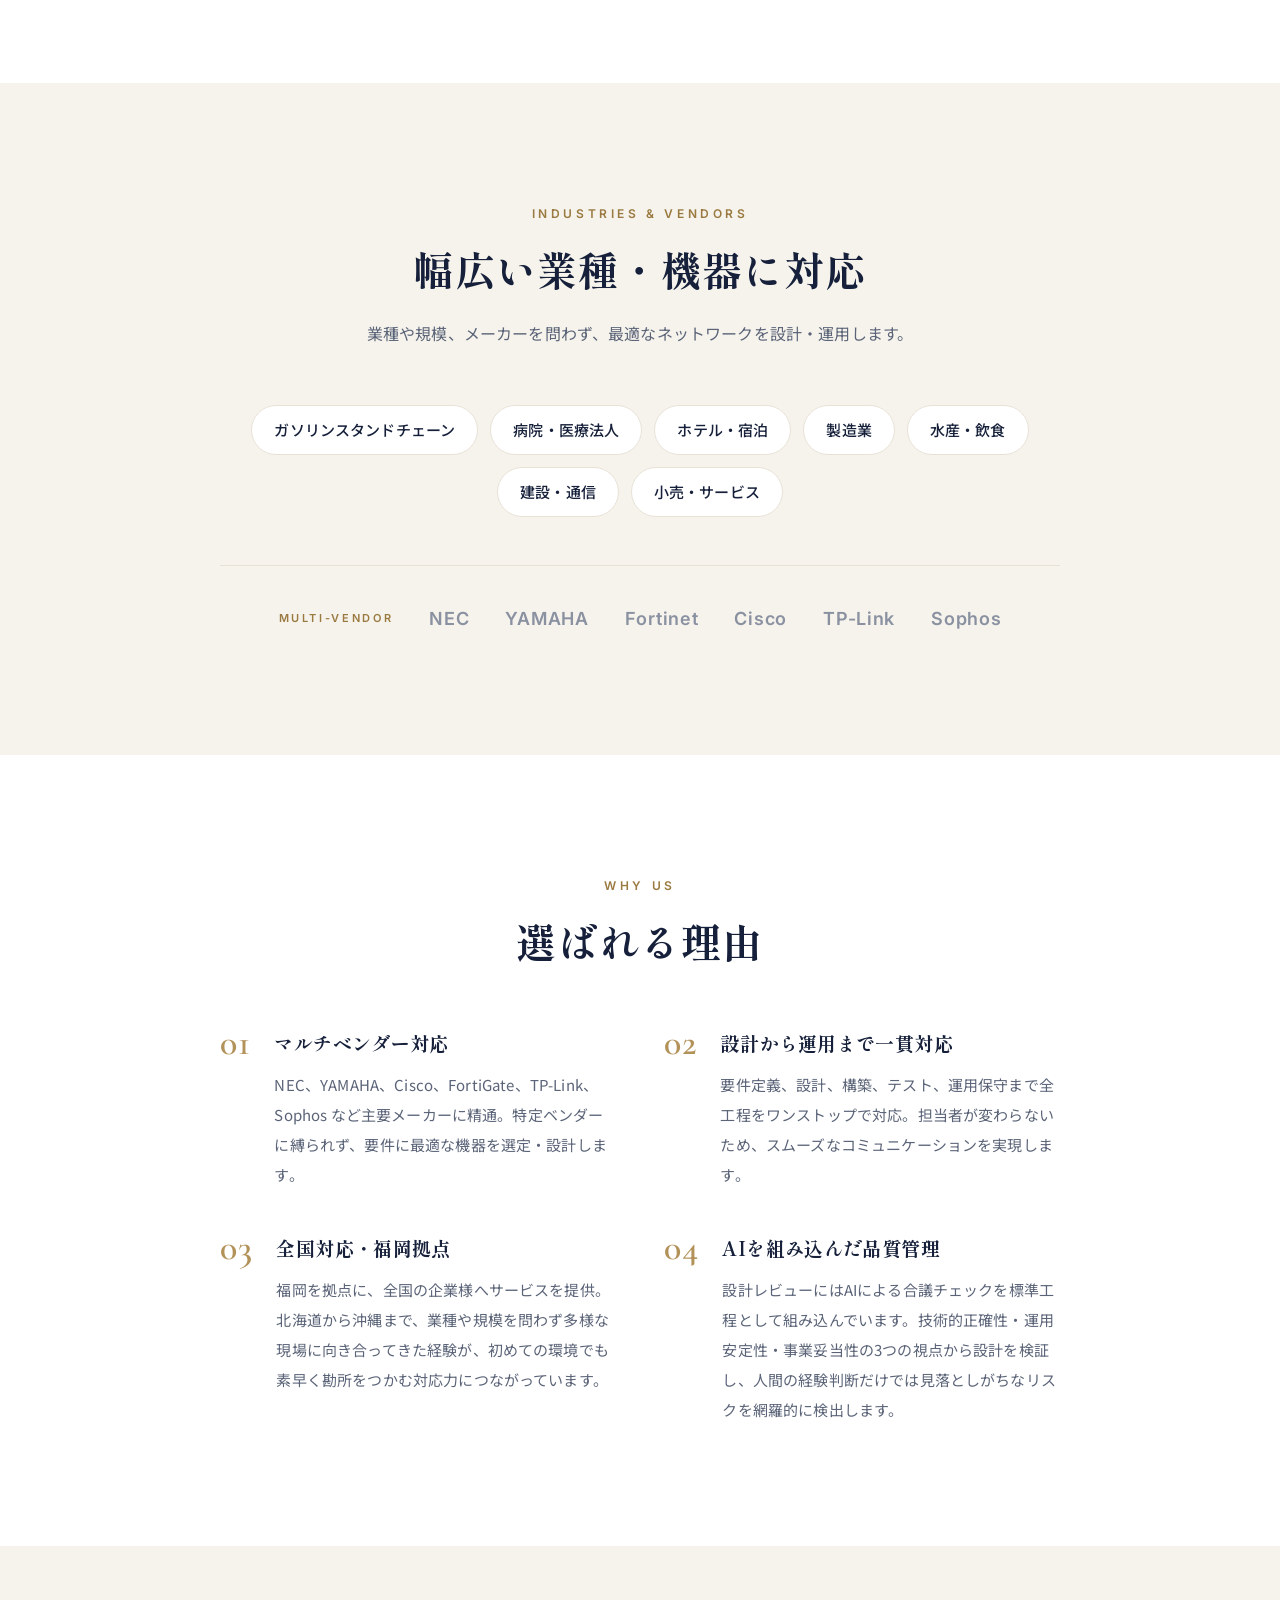
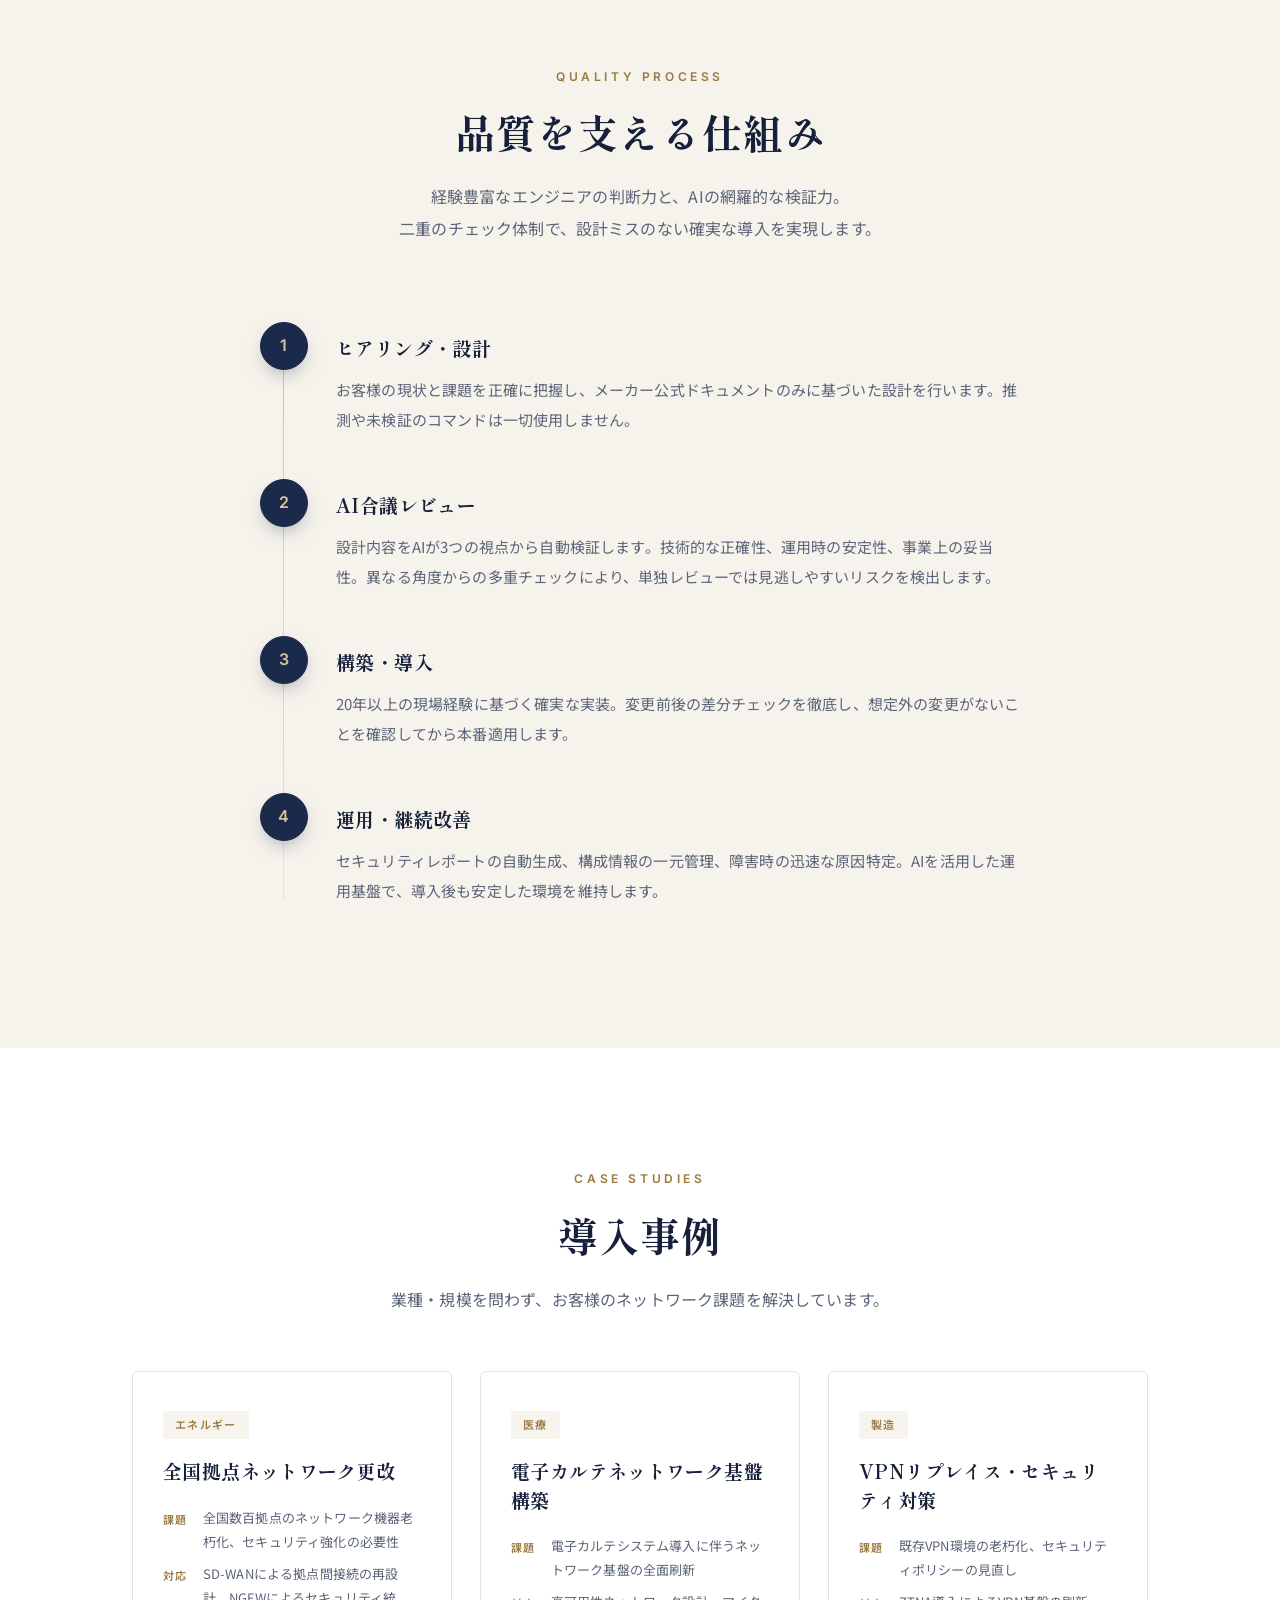
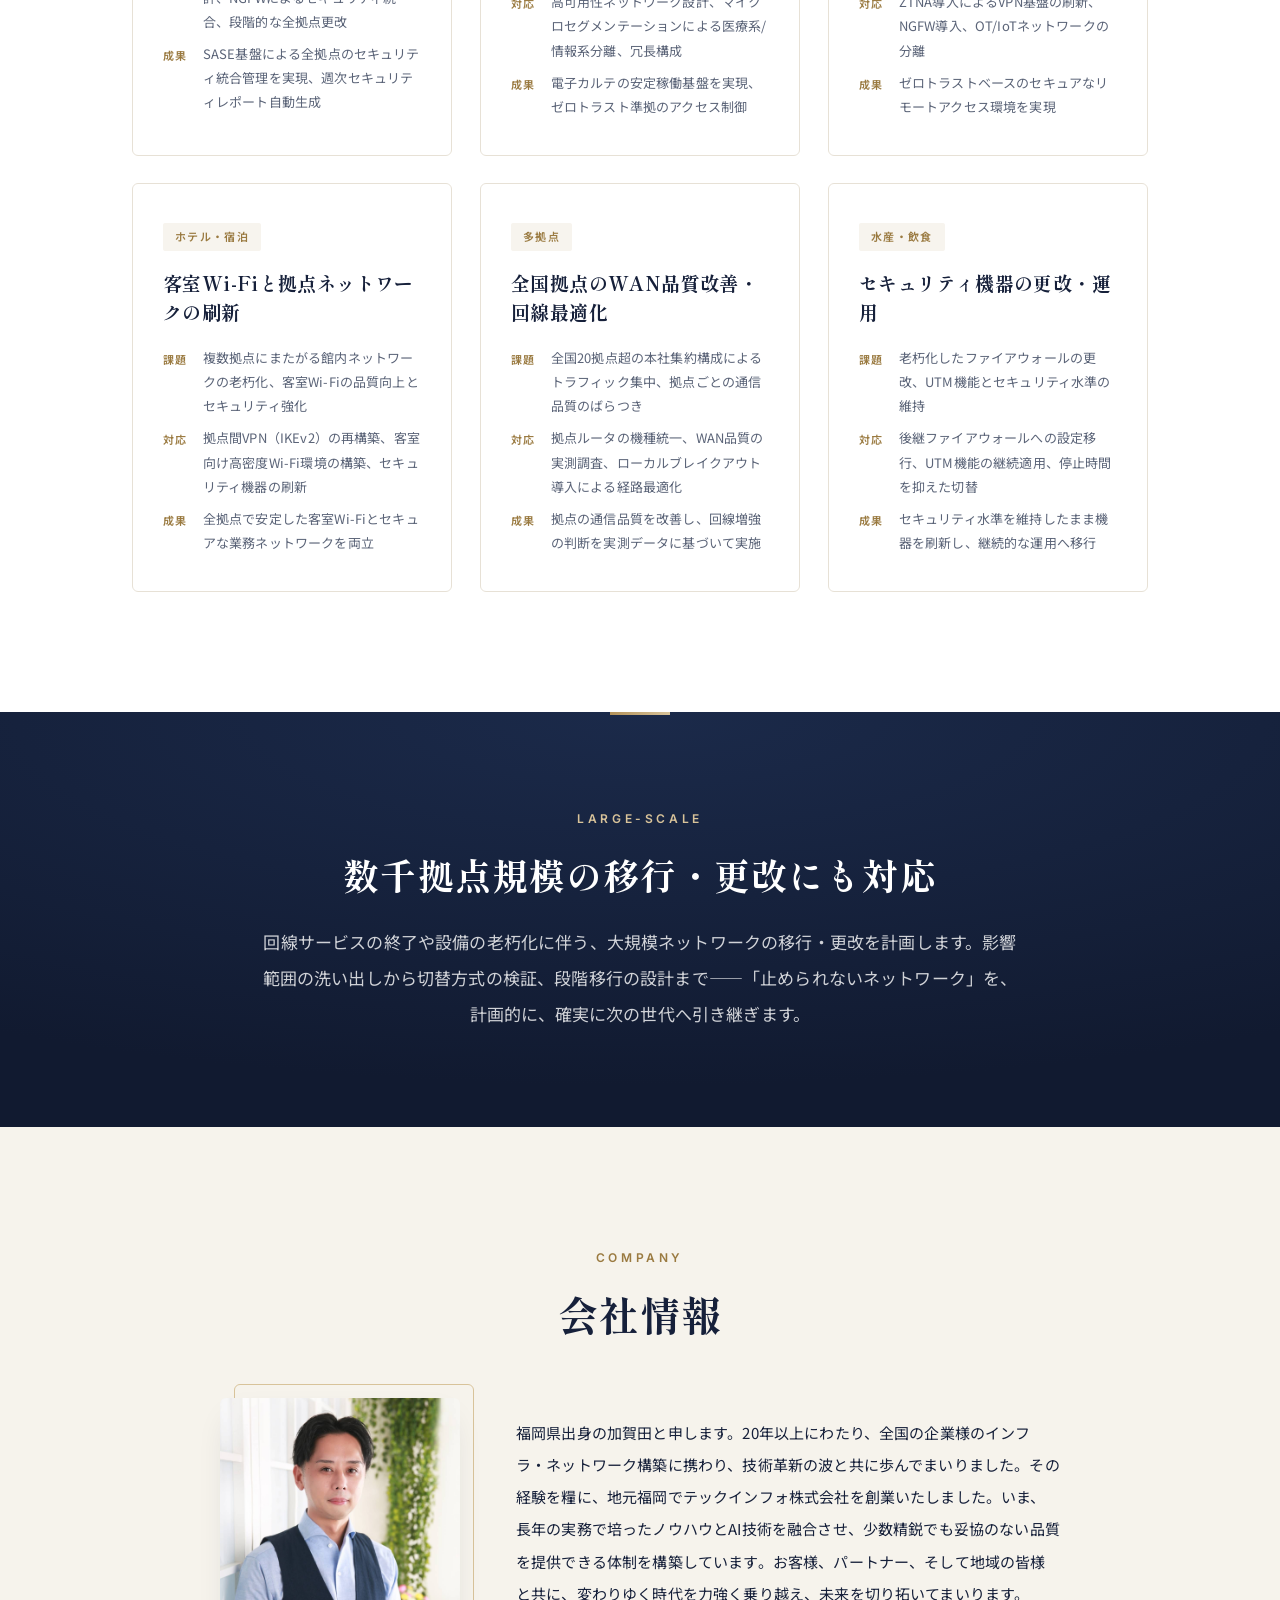
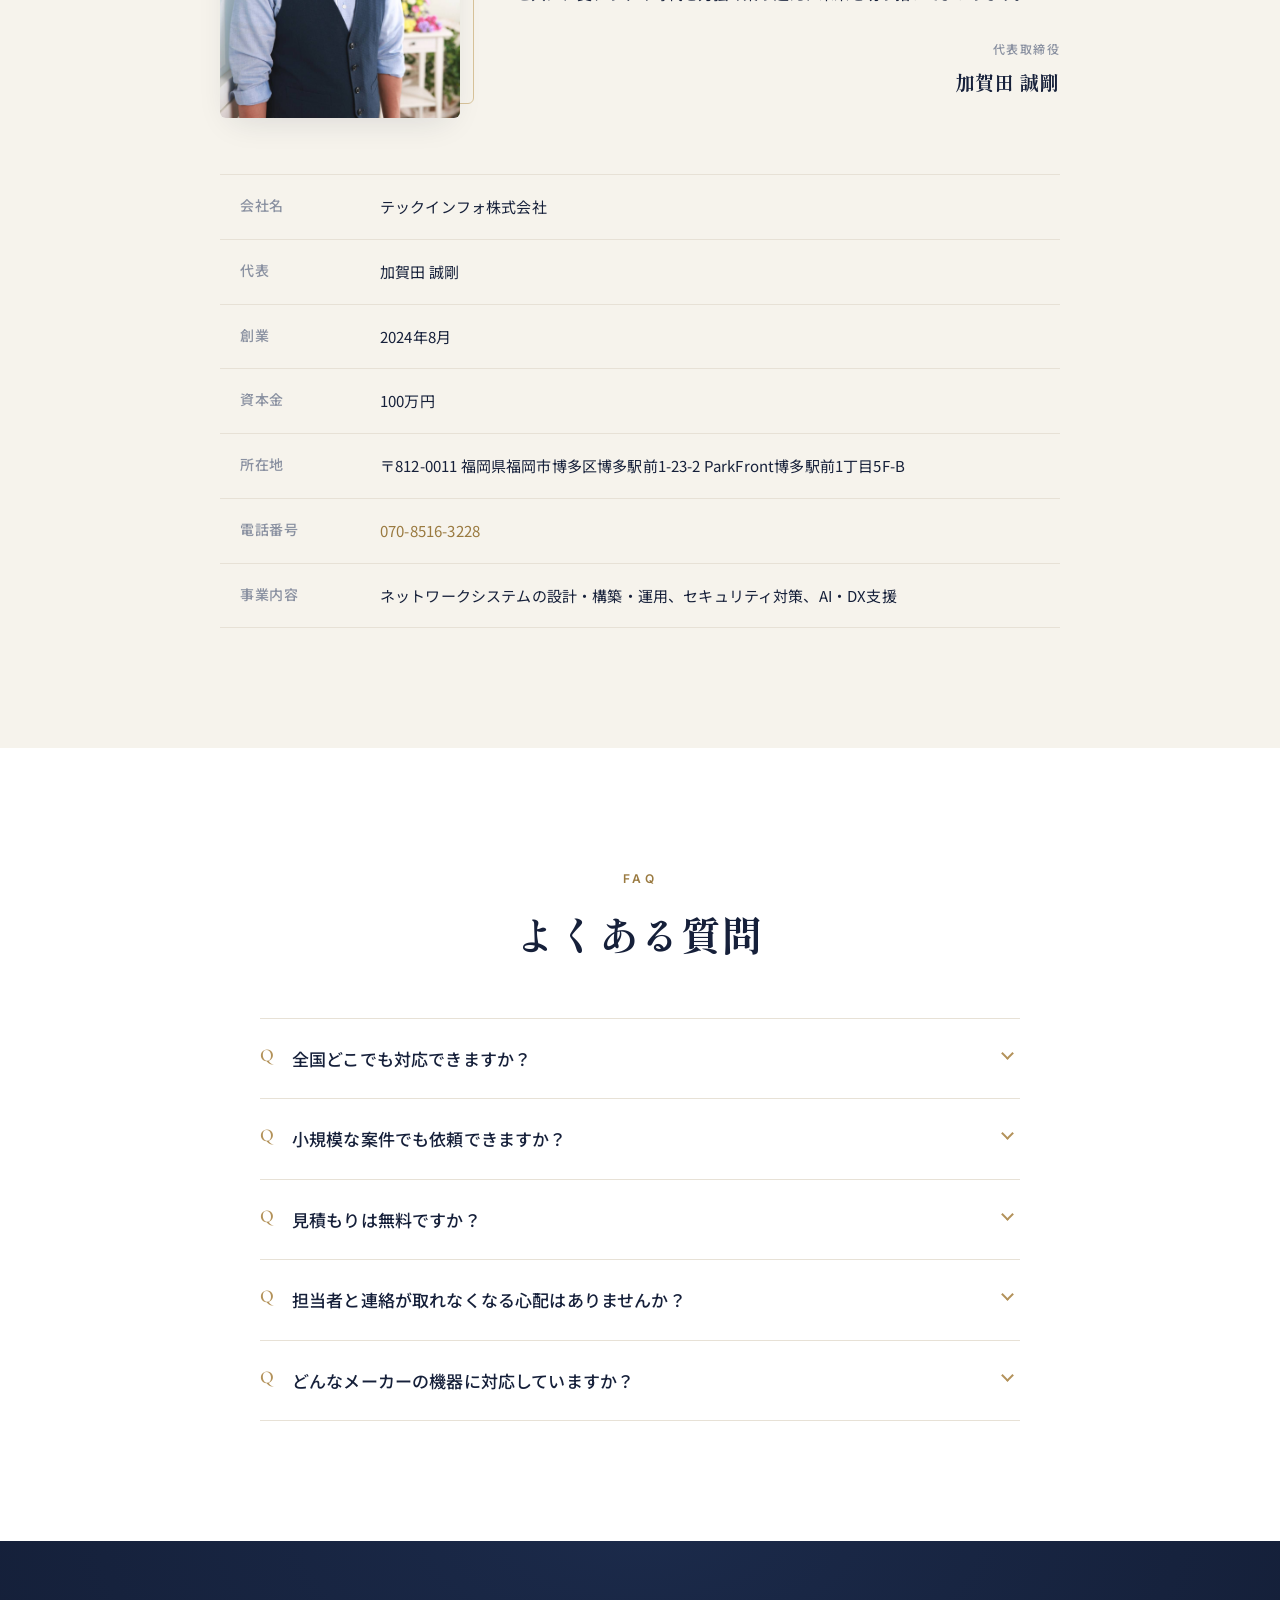
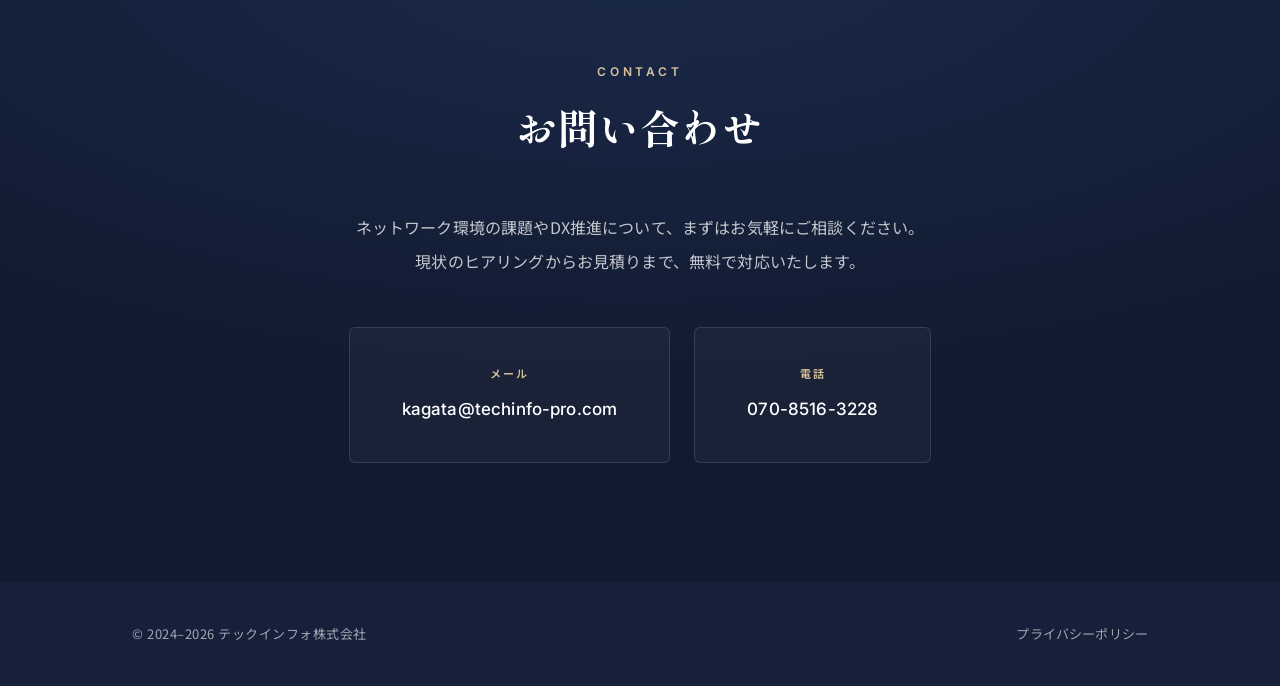
==== commit dfedefa9: "Google Analytics 4 (gtag.js) を導入 - 測定ID G-TY1PS4J2VW を全ページの<head>に設置 - プライバシーポリシーにアクセス解析ツール利用の項を追加(節" ====
--- a/index.html
+++ b/index.html
@@ -3,6 +3,16 @@
 <head>
   <meta charset="UTF-8">
   <meta name="viewport" content="width=device-width, initial-scale=1.0">
+
+  <!-- Google tag (gtag.js) -->
+  <script async src="https://www.googletagmanager.com/gtag/js?id=G-TY1PS4J2VW"></script>
+  <script>
+    window.dataLayer = window.dataLayer || [];
+    function gtag(){dataLayer.push(arguments);}
+    gtag('js', new Date());
+    gtag('config', 'G-TY1PS4J2VW');
+  </script>
+
   <title>テックインフォ株式会社 | ネットワーク設計・構築・運用</title>
   <meta name="description" content="テックインフォ株式会社 - 20年以上の経験と100社以上の構築実績。ネットワークインフラの設計・構築・運用からセキュリティ・AI/DX支援まで、福岡から全国のIT課題を解決します。">
 
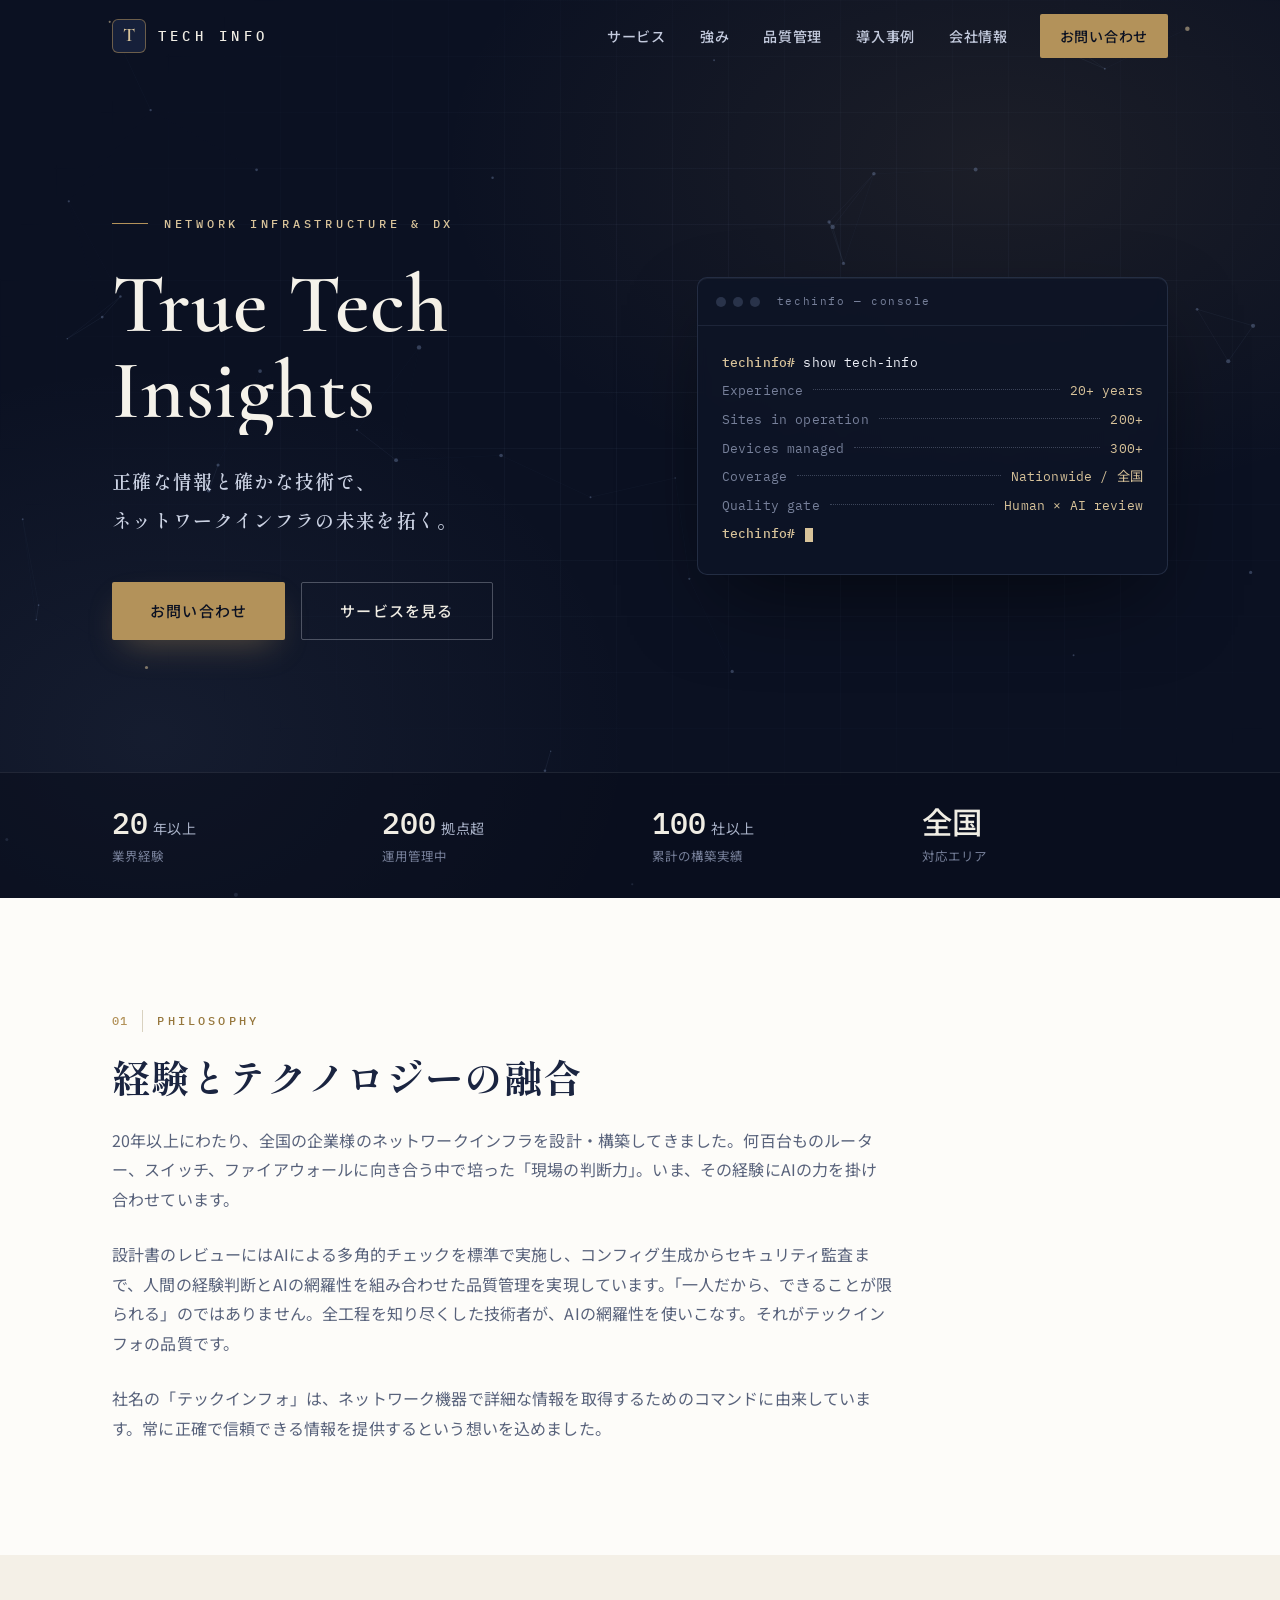
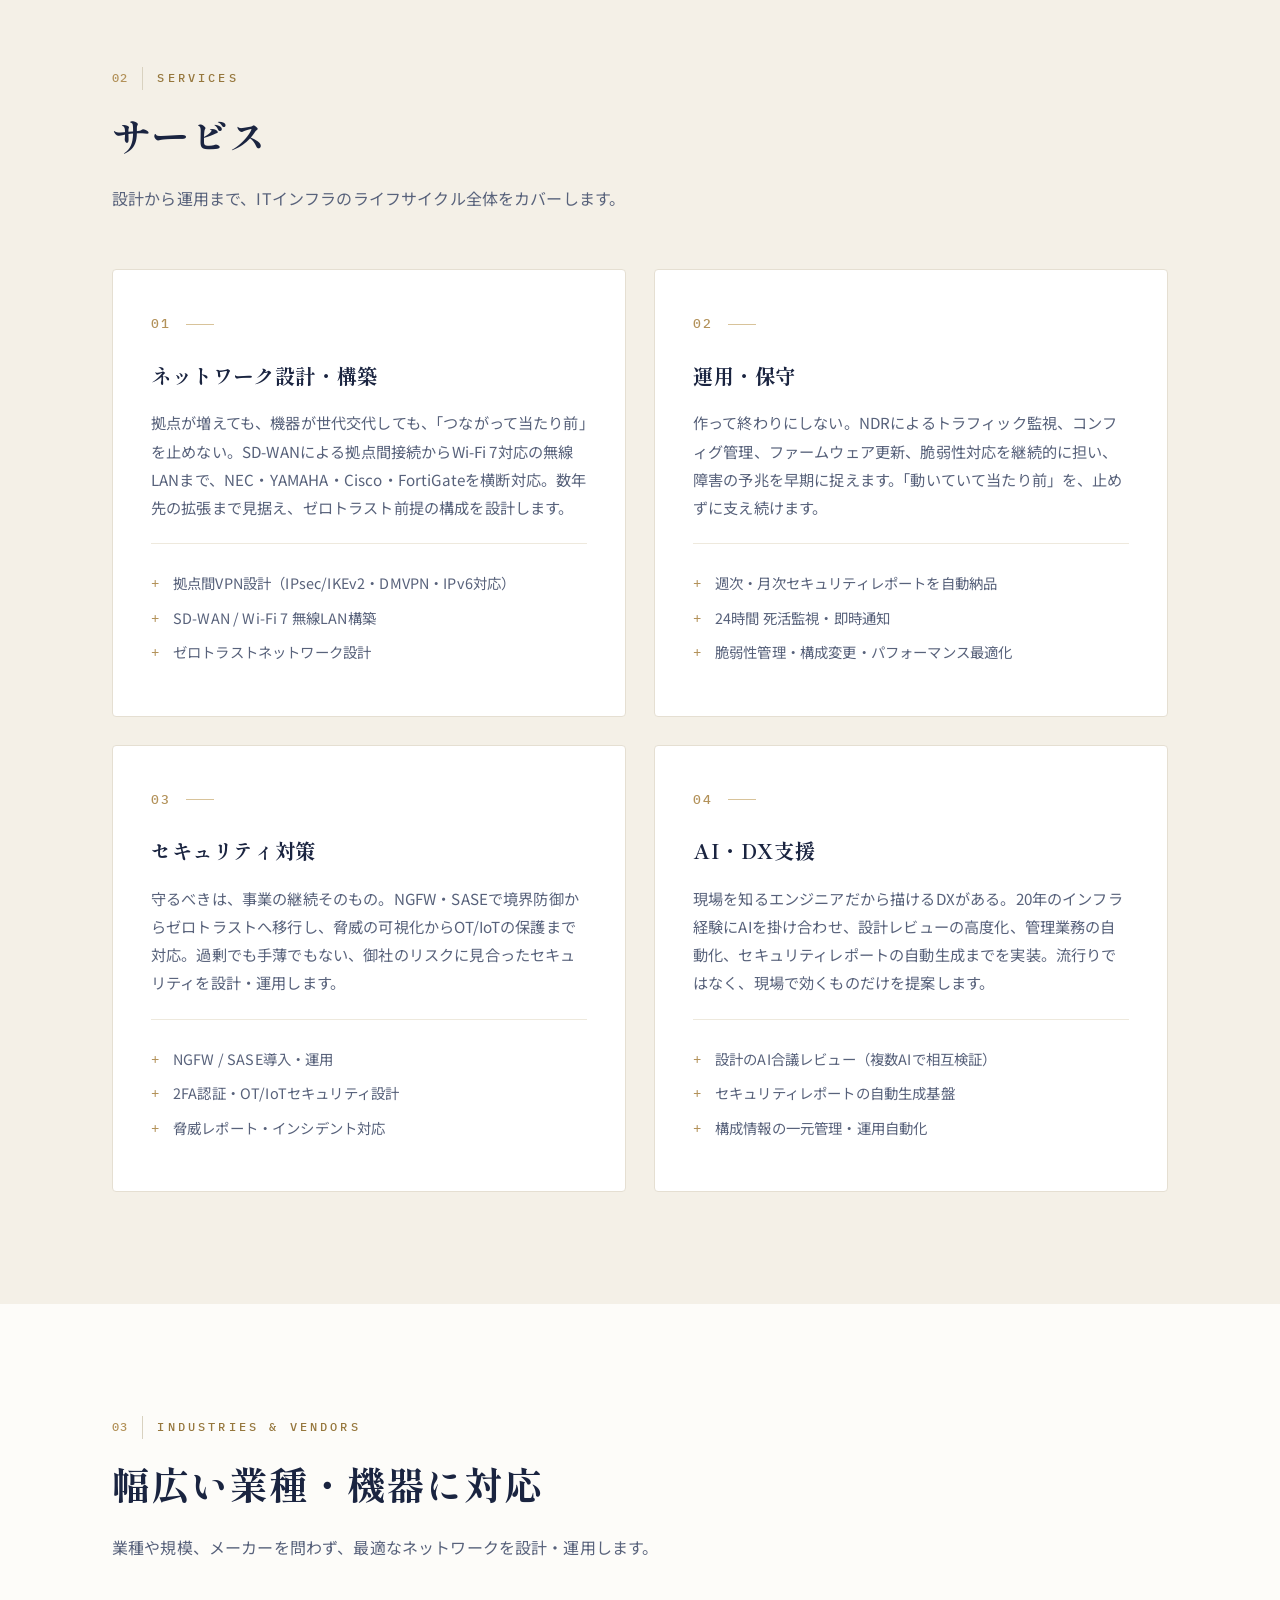
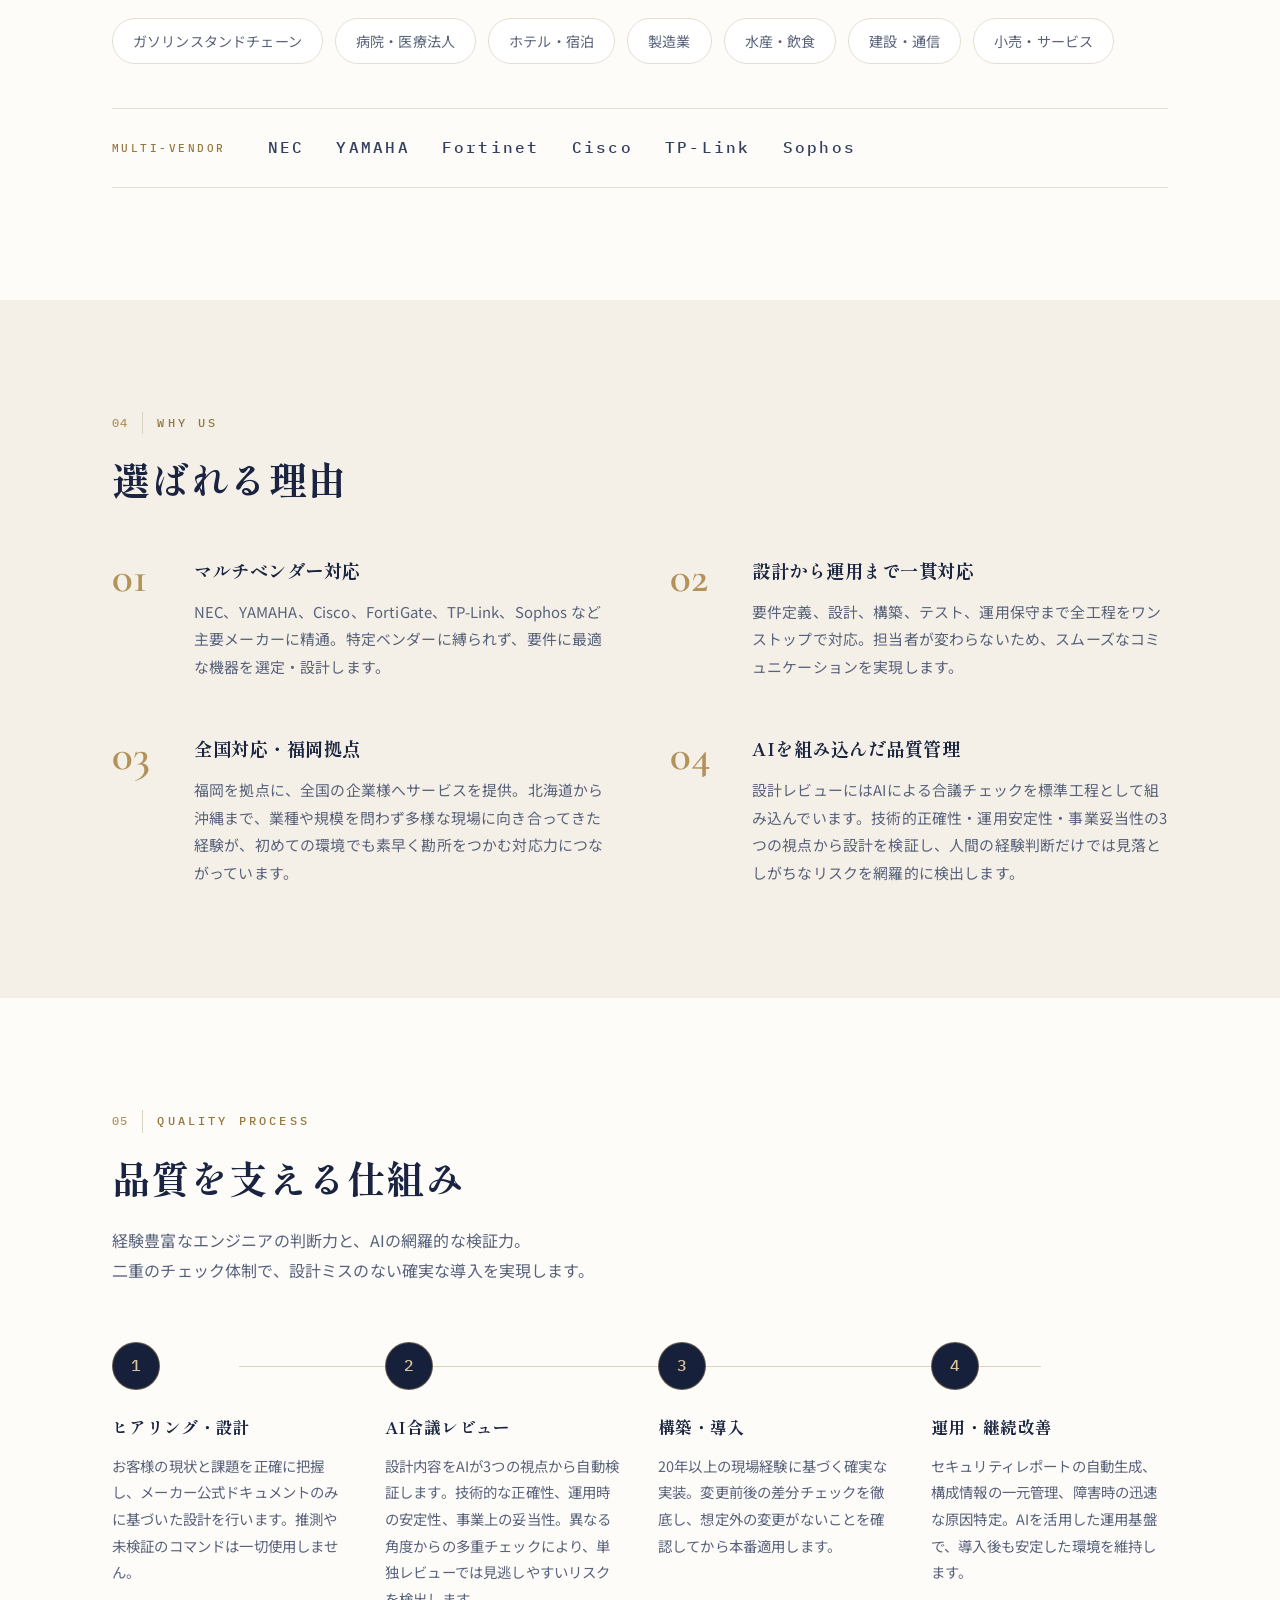
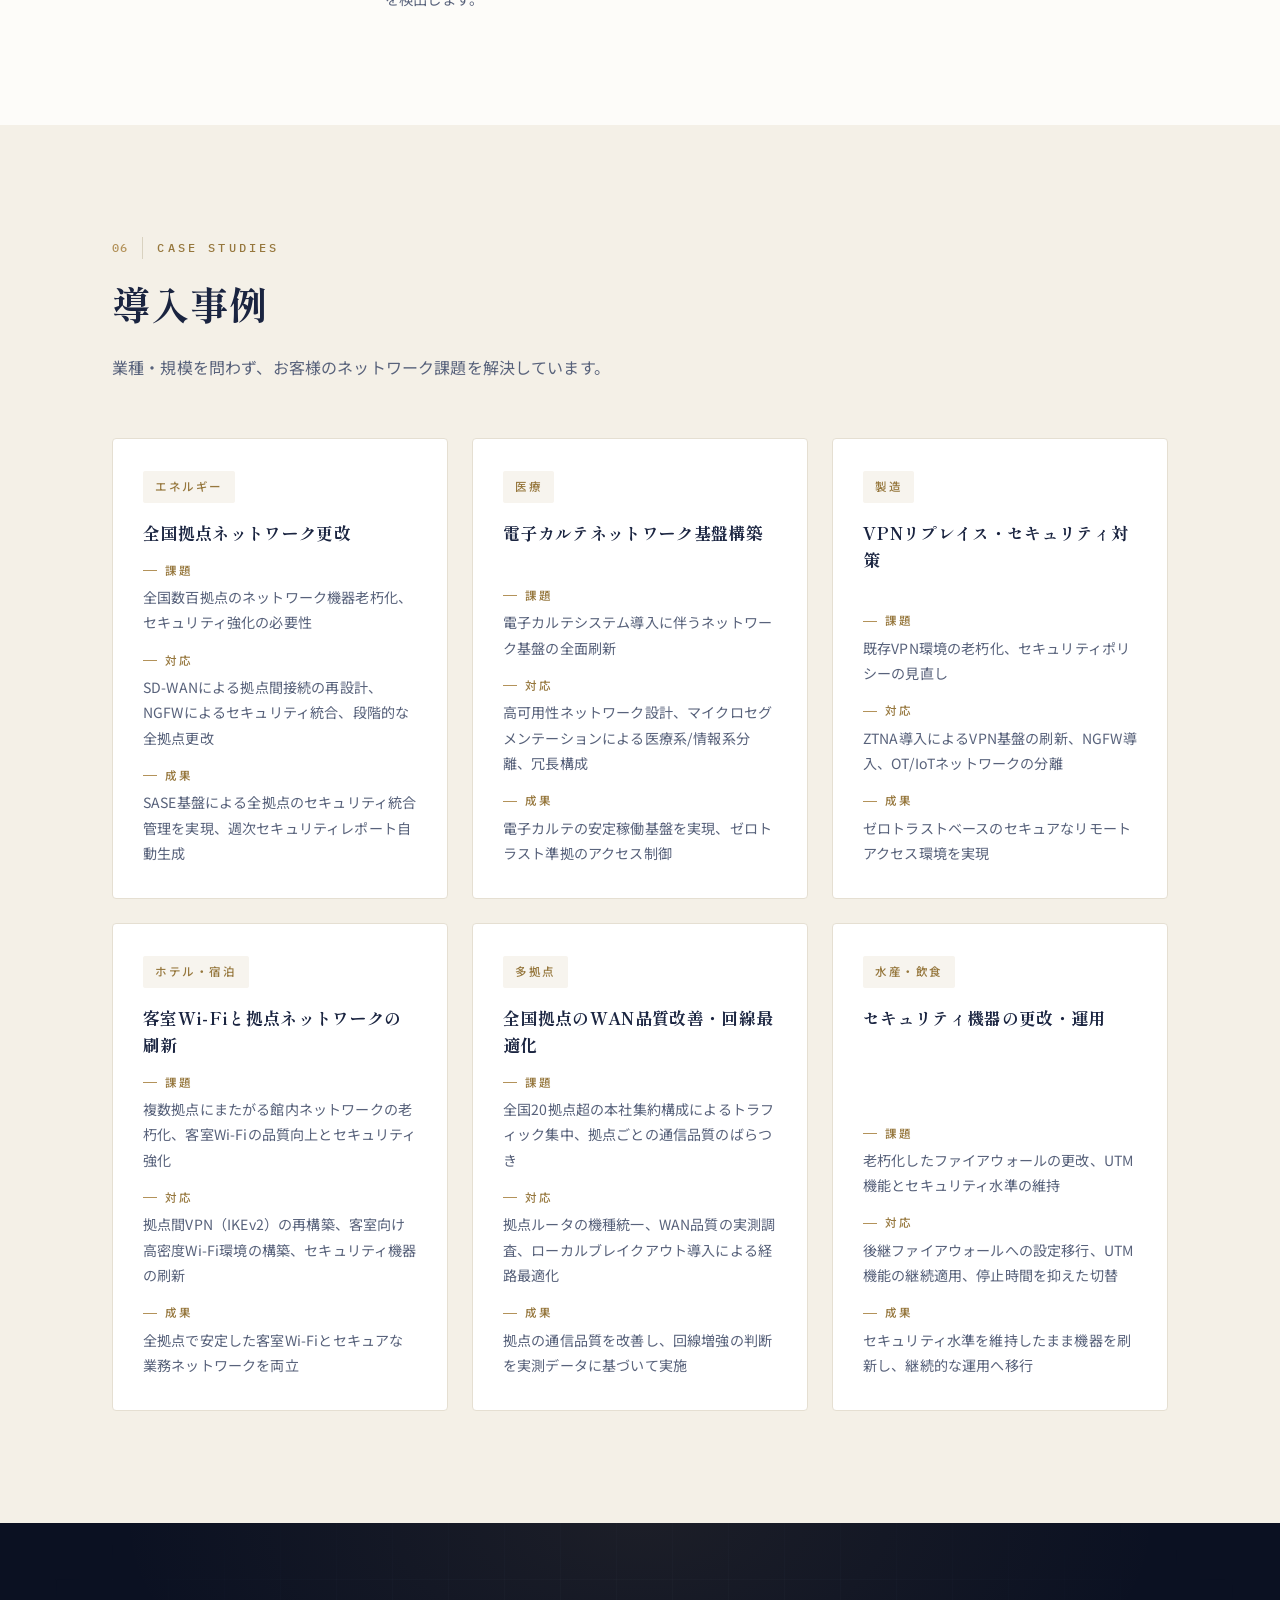
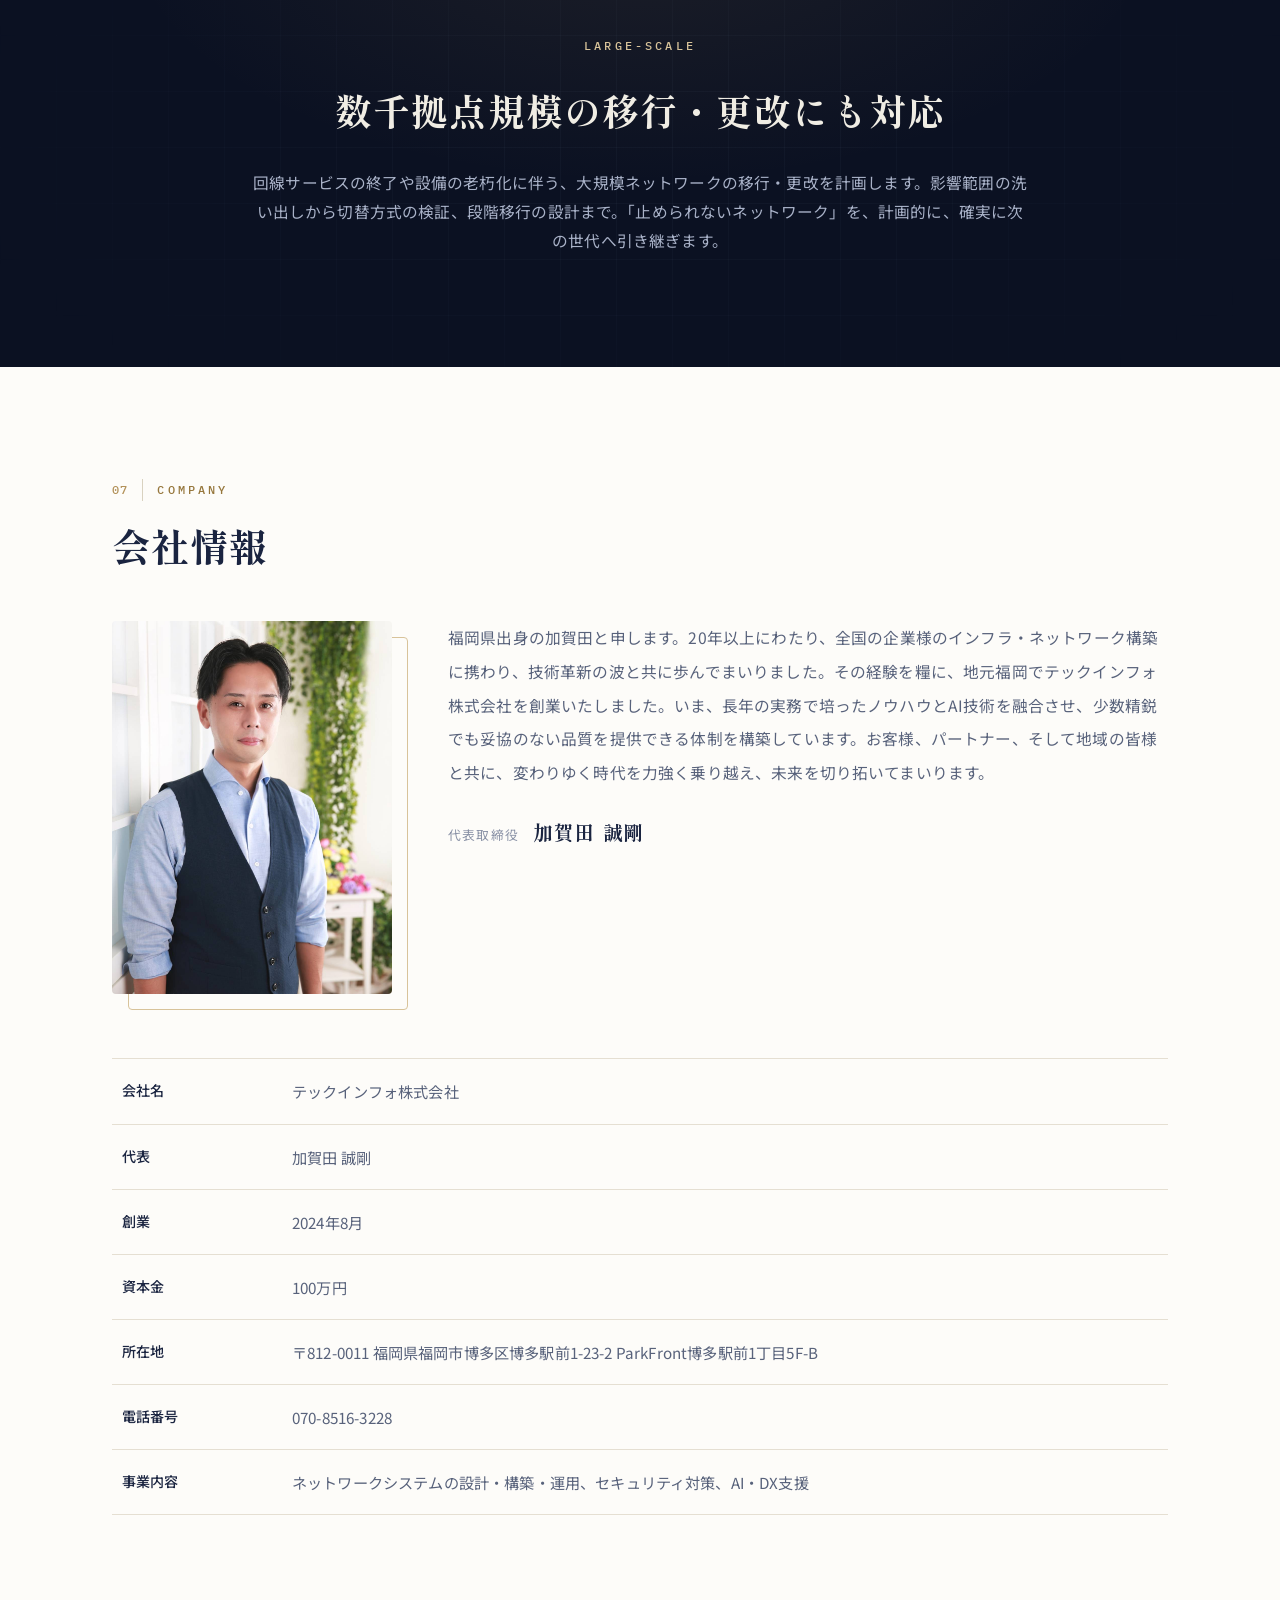
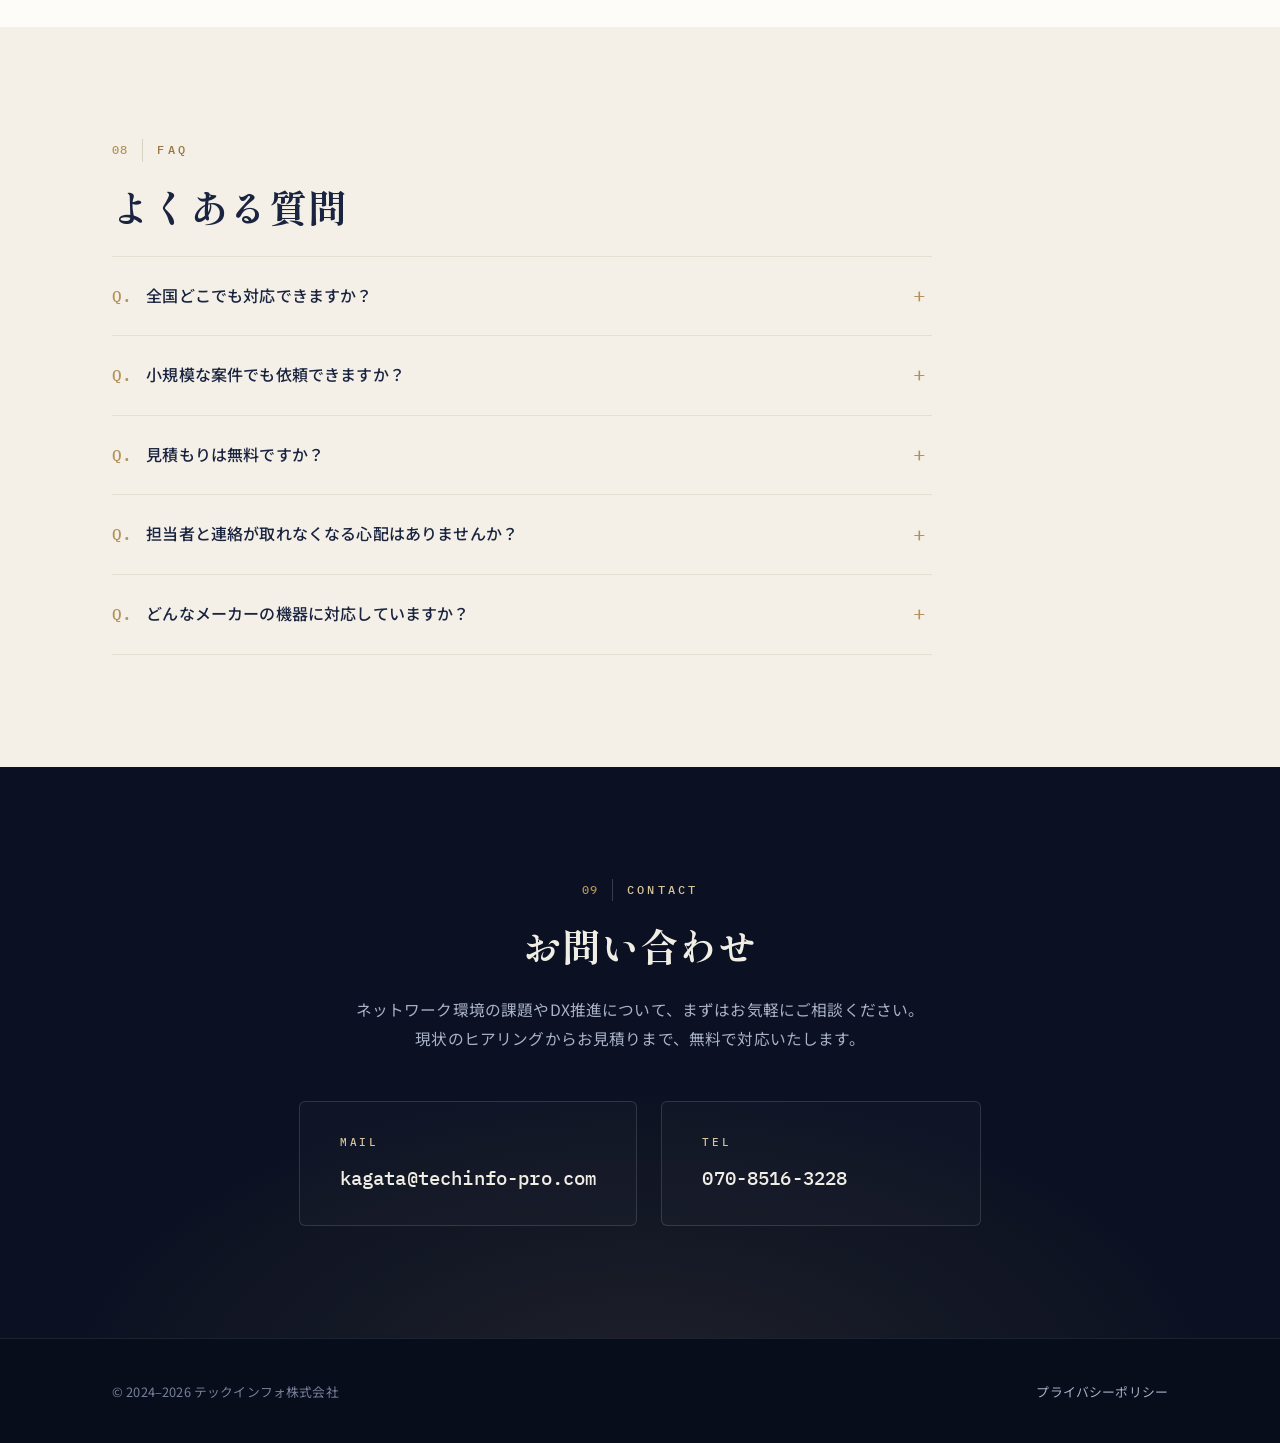
==== commit b2a015b5: "v7: Deep Field デザイン刷新（ダークヒーロー+show tech-infoターミナル演出） - ヒーローをダークネイビー+ターミナル演出に転換（社名由来のshow tech-infoを可" ====
--- a/index.html
+++ b/index.html
@@ -15,6 +15,7 @@
 
   <title>テックインフォ株式会社 | ネットワーク設計・構築・運用</title>
   <meta name="description" content="テックインフォ株式会社 - 20年以上の経験と100社以上の構築実績。ネットワークインフラの設計・構築・運用からセキュリティ・AI/DX支援まで、福岡から全国のIT課題を解決します。">
+  <link rel="canonical" href="https://techinfo-pro.com/">
 
   <!-- Open Graph -->
   <meta property="og:type" content="website">
@@ -28,15 +29,76 @@
   <meta property="og:image:alt" content="テックインフォ株式会社 - True Tech Insights">
   <meta name="twitter:card" content="summary_large_image">
   <meta name="twitter:image" content="https://techinfo-pro.com/images/ogp.png">
-  <meta name="theme-color" content="#16203a">
+  <meta name="theme-color" content="#0b1122">
 
   <!-- Favicon (inline SVG monogram) -->
   <link rel="icon" href="data:image/svg+xml,%3Csvg xmlns='http://www.w3.org/2000/svg' viewBox='0 0 32 32'%3E%3Crect width='32' height='32' rx='6' fill='%2316203a'/%3E%3Ctext x='16' y='22' font-family='Georgia,serif' font-size='18' font-weight='700' fill='%23b3925a' text-anchor='middle'%3ET%3C/text%3E%3C/svg%3E">
 
   <link rel="preconnect" href="https://fonts.googleapis.com">
   <link rel="preconnect" href="https://fonts.gstatic.com" crossorigin>
-  <link href="https://fonts.googleapis.com/css2?family=Cormorant+Garamond:wght@500;600&family=Inter:wght@400;500;600&family=Noto+Sans+JP:wght@400;500;700&family=Shippori+Mincho:wght@600;700&display=swap" rel="stylesheet">
+  <link href="https://fonts.googleapis.com/css2?family=Cormorant+Garamond:wght@500;600&family=IBM+Plex+Mono:wght@400;500&family=Noto+Sans+JP:wght@400;500;700&family=Shippori+Mincho:wght@600;700&display=swap" rel="stylesheet">
   <link rel="stylesheet" href="css/style.css">
+
+  <!-- Structured data -->
+  <script type="application/ld+json">
+  {
+    "@context": "https://schema.org",
+    "@type": "Organization",
+    "name": "テックインフォ株式会社",
+    "url": "https://techinfo-pro.com/",
+    "logo": "https://techinfo-pro.com/images/ogp.png",
+    "foundingDate": "2024-08",
+    "founder": { "@type": "Person", "name": "加賀田 誠剛" },
+    "address": {
+      "@type": "PostalAddress",
+      "postalCode": "812-0011",
+      "addressRegion": "福岡県",
+      "addressLocality": "福岡市博多区",
+      "streetAddress": "博多駅前1-23-2 ParkFront博多駅前1丁目5F-B",
+      "addressCountry": "JP"
+    },
+    "contactPoint": {
+      "@type": "ContactPoint",
+      "telephone": "+81-70-8516-3228",
+      "email": "kagata@techinfo-pro.com",
+      "contactType": "customer support",
+      "availableLanguage": "ja"
+    }
+  }
+  </script>
+  <script type="application/ld+json">
+  {
+    "@context": "https://schema.org",
+    "@type": "FAQPage",
+    "mainEntity": [
+      {
+        "@type": "Question",
+        "name": "全国どこでも対応できますか？",
+        "acceptedAnswer": { "@type": "Answer", "text": "はい。福岡を拠点に、北海道から沖縄まで全国対応しています。リモートでの設計・運用に加え、必要に応じて現地調査・作業にも伺います。" }
+      },
+      {
+        "@type": "Question",
+        "name": "小規模な案件でも依頼できますか？",
+        "acceptedAnswer": { "@type": "Answer", "text": "もちろんです。ルーター1台の設定から全国数百拠点の運用まで、規模を問わず対応します。「まずは相談だけ」も歓迎します。" }
+      },
+      {
+        "@type": "Question",
+        "name": "見積もりは無料ですか？",
+        "acceptedAnswer": { "@type": "Answer", "text": "はい。現状のヒアリングからお見積りまで無料です。ご予算や課題に合わせて、複数の選択肢をご提案します。" }
+      },
+      {
+        "@type": "Question",
+        "name": "担当者と連絡が取れなくなる心配はありませんか？",
+        "acceptedAnswer": { "@type": "Answer", "text": "構成情報や設定はすべてドキュメントとして一元管理し、いつでも引き継げる状態を保っています。属人化を避ける仕組みづくりも、私たちが大切にしている品質の一部です。" }
+      },
+      {
+        "@type": "Question",
+        "name": "どんなメーカーの機器に対応していますか？",
+        "acceptedAnswer": { "@type": "Answer", "text": "NEC、YAMAHA、Fortinet、Cisco、TP-Link、Sophos など主要メーカーに対応しています。特定ベンダーに縛られず、要件に最適な機器を選定します。" }
+      }
+    ]
+  }
+  </script>
 </head>
 <body>
 
@@ -64,50 +126,63 @@
   <!-- Hero -->
   <section class="hero" id="hero">
     <canvas class="hero-canvas" aria-hidden="true"></canvas>
-    <div class="hero-glow" aria-hidden="true"></div>
+    <div class="hero-grid-bg" aria-hidden="true"></div>
     <div class="hero-inner">
-      <p class="hero-label">Network Infrastructure &amp; DX</p>
-      <h1 class="hero-title">True Tech Insights</h1>
-      <p class="hero-sub">正確な情報と確かな技術で、<br>ネットワークインフラの未来を拓く。</p>
-      <div class="hero-actions">
-        <a href="#contact" class="btn btn-primary">お問い合わせ</a>
-        <a href="#services" class="btn btn-ghost">サービスを見る</a>
-      </div>
-    </div>
-    <div class="hero-scroll" aria-hidden="true">
-      <span>Scroll</span>
-      <span class="hero-scroll-line"></span>
-    </div>
-  </section>
-
-  <!-- Numbers -->
-  <section class="numbers-section" aria-label="実績">
-    <div class="container">
-      <div class="numbers">
-        <div class="number-item fade-in">
-          <span class="number-value"><span class="count" data-target="20">0</span><span class="number-unit">年以上</span></span>
-          <span class="number-label">業界経験</span>
-        </div>
-        <div class="number-item fade-in">
-          <span class="number-value"><span class="count" data-target="200">0</span><span class="number-unit">拠点超</span></span>
-          <span class="number-label">運用管理中</span>
-        </div>
-        <div class="number-item fade-in">
-          <span class="number-value"><span class="count" data-target="100">0</span><span class="number-unit">社以上</span></span>
-          <span class="number-label">累計の構築実績</span>
-        </div>
-        <div class="number-item fade-in">
-          <span class="number-value">全国</span>
-          <span class="number-label">対応エリア</span>
-        </div>
-      </div>
-    </div>
-  </section>
-
-  <!-- Greeting -->
-  <section class="section section-alt" id="greeting">
-    <div class="container">
-      <p class="section-eyebrow fade-in">Philosophy</p>
+      <div class="hero-copy">
+        <p class="hero-label">Network Infrastructure &amp; DX</p>
+        <h1 class="hero-title">True Tech Insights</h1>
+        <p class="hero-sub">正確な情報と確かな技術で、<br>ネットワークインフラの未来を拓く。</p>
+        <div class="hero-actions">
+          <a href="#contact" class="btn btn-primary">お問い合わせ</a>
+          <a href="#services" class="btn btn-ghost">サービスを見る</a>
+        </div>
+      </div>
+      <div class="hero-terminal" aria-hidden="true">
+        <div class="terminal">
+          <div class="terminal-bar">
+            <span class="terminal-dot"></span>
+            <span class="terminal-dot"></span>
+            <span class="terminal-dot"></span>
+            <span class="terminal-name">techinfo &mdash; console</span>
+          </div>
+          <div class="terminal-body">
+            <p class="t-line t-cmd"><span class="t-prompt">techinfo#</span> <span class="t-typed">show tech-info</span></p>
+            <p class="t-line t-out"><span class="t-key">Experience</span><span class="t-dots"></span><span class="t-val">20+ years</span></p>
+            <p class="t-line t-out"><span class="t-key">Sites in operation</span><span class="t-dots"></span><span class="t-val">200+</span></p>
+            <p class="t-line t-out"><span class="t-key">Devices managed</span><span class="t-dots"></span><span class="t-val">300+</span></p>
+            <p class="t-line t-out"><span class="t-key">Coverage</span><span class="t-dots"></span><span class="t-val">Nationwide / 全国</span></p>
+            <p class="t-line t-out"><span class="t-key">Quality gate</span><span class="t-dots"></span><span class="t-val">Human &times; AI review</span></p>
+            <p class="t-line t-cmd"><span class="t-prompt">techinfo#</span> <span class="t-caret"></span></p>
+          </div>
+        </div>
+      </div>
+    </div>
+    <div class="hero-stats" aria-label="実績">
+      <div class="hero-stats-inner">
+        <div class="stat">
+          <span class="stat-value"><span class="count" data-target="20">0</span><span class="stat-unit">年以上</span></span>
+          <span class="stat-label">業界経験</span>
+        </div>
+        <div class="stat">
+          <span class="stat-value"><span class="count" data-target="200">0</span><span class="stat-unit">拠点超</span></span>
+          <span class="stat-label">運用管理中</span>
+        </div>
+        <div class="stat">
+          <span class="stat-value"><span class="count" data-target="100">0</span><span class="stat-unit">社以上</span></span>
+          <span class="stat-label">累計の構築実績</span>
+        </div>
+        <div class="stat">
+          <span class="stat-value">全国</span>
+          <span class="stat-label">対応エリア</span>
+        </div>
+      </div>
+    </div>
+  </section>
+
+  <!-- Greeting / Philosophy -->
+  <section class="section" id="greeting">
+    <div class="container">
+      <p class="section-eyebrow fade-in"><span class="eyebrow-no">01</span>Philosophy</p>
       <h2 class="section-title fade-in">経験とテクノロジーの融合</h2>
       <div class="prose">
         <p class="section-text fade-in">
@@ -124,9 +199,9 @@
   </section>
 
   <!-- Services -->
-  <section class="section" id="services">
-    <div class="container">
-      <p class="section-eyebrow fade-in">Services</p>
+  <section class="section section-alt" id="services">
+    <div class="container">
+      <p class="section-eyebrow fade-in"><span class="eyebrow-no">02</span>Services</p>
       <h2 class="section-title fade-in">サービス</h2>
       <p class="section-lead fade-in">設計から運用まで、ITインフラのライフサイクル全体をカバーします。</p>
       <div class="cards">
@@ -183,9 +258,9 @@
   </section>
 
   <!-- Industries & Vendors -->
-  <section class="section section-alt" id="industries">
-    <div class="container">
-      <p class="section-eyebrow fade-in">Industries &amp; Vendors</p>
+  <section class="section" id="industries">
+    <div class="container">
+      <p class="section-eyebrow fade-in"><span class="eyebrow-no">03</span>Industries &amp; Vendors</p>
       <h2 class="section-title fade-in">幅広い業種・機器に対応</h2>
       <p class="section-lead fade-in">業種や規模、メーカーを問わず、最適なネットワークを設計・運用します。</p>
       <div class="chips fade-in" aria-label="対応業種">
@@ -210,9 +285,9 @@
   </section>
 
   <!-- Strengths -->
-  <section class="section" id="strengths">
-    <div class="container">
-      <p class="section-eyebrow fade-in">Why Us</p>
+  <section class="section section-alt" id="strengths">
+    <div class="container">
+      <p class="section-eyebrow fade-in"><span class="eyebrow-no">04</span>Why Us</p>
       <h2 class="section-title fade-in">選ばれる理由</h2>
       <div class="strengths">
         <div class="strength-item fade-in">
@@ -248,9 +323,9 @@
   </section>
 
   <!-- Workflow -->
-  <section class="section section-alt" id="workflow">
-    <div class="container">
-      <p class="section-eyebrow fade-in">Quality Process</p>
+  <section class="section" id="workflow">
+    <div class="container">
+      <p class="section-eyebrow fade-in"><span class="eyebrow-no">05</span>Quality Process</p>
       <h2 class="section-title fade-in">品質を支える仕組み</h2>
       <p class="section-lead fade-in">経験豊富なエンジニアの判断力と、AIの網羅的な検証力。<br>二重のチェック体制で、設計ミスのない確実な導入を実現します。</p>
       <div class="workflow">
@@ -287,9 +362,9 @@
   </section>
 
   <!-- Cases -->
-  <section class="section" id="cases">
-    <div class="container">
-      <p class="section-eyebrow fade-in">Case Studies</p>
+  <section class="section section-alt" id="cases">
+    <div class="container">
+      <p class="section-eyebrow fade-in"><span class="eyebrow-no">06</span>Case Studies</p>
       <h2 class="section-title fade-in">導入事例</h2>
       <p class="section-lead fade-in">業種・規模を問わず、お客様のネットワーク課題を解決しています。</p>
       <div class="cases">
@@ -375,15 +450,15 @@
       <div class="scale-inner fade-in">
         <p class="section-eyebrow scale-eyebrow">Large-Scale</p>
         <h2 class="scale-title">数千拠点規模の移行・更改にも対応</h2>
-        <p class="scale-text">回線サービスの終了や設備の老朽化に伴う、大規模ネットワークの移行・更改を計画します。影響範囲の洗い出しから切替方式の検証、段階移行の設計まで——「止められないネットワーク」を、計画的に、確実に次の世代へ引き継ぎます。</p>
+        <p class="scale-text">回線サービスの終了や設備の老朽化に伴う、大規模ネットワークの移行・更改を計画します。影響範囲の洗い出しから切替方式の検証、段階移行の設計まで。「止められないネットワーク」を、計画的に、確実に次の世代へ引き継ぎます。</p>
       </div>
     </div>
   </section>
 
   <!-- About -->
-  <section class="section section-alt" id="about">
-    <div class="container">
-      <p class="section-eyebrow fade-in">Company</p>
+  <section class="section" id="about">
+    <div class="container">
+      <p class="section-eyebrow fade-in"><span class="eyebrow-no">07</span>Company</p>
       <h2 class="section-title fade-in">会社情報</h2>
       <div class="about-profile fade-in">
         <div class="about-photo">
@@ -411,9 +486,9 @@
   </section>
 
   <!-- FAQ -->
-  <section class="section" id="faq">
-    <div class="container">
-      <p class="section-eyebrow fade-in">FAQ</p>
+  <section class="section section-alt" id="faq">
+    <div class="container">
+      <p class="section-eyebrow fade-in"><span class="eyebrow-no">08</span>FAQ</p>
       <h2 class="section-title fade-in">よくある質問</h2>
       <div class="faq fade-in">
         <details class="faq-item">
@@ -443,7 +518,7 @@
   <!-- Contact -->
   <section class="section contact-section" id="contact">
     <div class="container">
-      <p class="section-eyebrow section-eyebrow-light fade-in">Contact</p>
+      <p class="section-eyebrow section-eyebrow-light fade-in"><span class="eyebrow-no">09</span>Contact</p>
       <h2 class="section-title section-title-light fade-in">お問い合わせ</h2>
       <p class="contact-text fade-in">
         ネットワーク環境の課題やDX推進について、まずはお気軽にご相談ください。<br>
@@ -451,11 +526,11 @@
       </p>
       <div class="contact-methods fade-in">
         <a href="mailto:kagata@techinfo-pro.com" class="contact-item">
-          <span class="contact-label">メール</span>
+          <span class="contact-label">Mail</span>
           <span class="contact-value">kagata@techinfo-pro.com</span>
         </a>
         <a href="tel:07085163228" class="contact-item">
-          <span class="contact-label">電話</span>
+          <span class="contact-label">Tel</span>
           <span class="contact-value">070-8516-3228</span>
         </a>
       </div>
@@ -480,6 +555,7 @@
         this.setAttribute('aria-expanded', String(!expanded));
         this.setAttribute('aria-label', expanded ? 'メニューを開く' : 'メニューを閉じる');
         nav.classList.toggle('open');
+        document.body.classList.toggle('nav-open', !expanded);
       });
       var links = nav.querySelectorAll('.nav-link');
       for (var i = 0; i < links.length; i++) {
@@ -487,11 +563,12 @@
           toggle.setAttribute('aria-expanded', 'false');
           toggle.setAttribute('aria-label', 'メニューを開く');
           nav.classList.remove('open');
+          document.body.classList.remove('nav-open');
         });
       }
     })();
 
-    // Header shadow on scroll
+    // Header state on scroll
     (function() {
       var header = document.querySelector('.header');
       var onScroll = function() {
@@ -503,6 +580,46 @@
     })();
 
     var prefersReducedMotion = window.matchMedia('(prefers-reduced-motion: reduce)').matches;
+
+    // Terminal typing (progressive enhancement: static without JS / reduced motion)
+    (function() {
+      var terminal = document.querySelector('.terminal');
+      if (!terminal || prefersReducedMotion || !('IntersectionObserver' in window)) return;
+      var typed = terminal.querySelector('.t-typed');
+      var outLines = terminal.querySelectorAll('.t-line.t-out, .t-line:last-child');
+      var cmdText = typed.textContent;
+      typed.textContent = '';
+      typed.classList.add('typing');
+      for (var i = 0; i < outLines.length; i++) outLines[i].classList.add('t-hidden');
+
+      var started = false;
+      function start() {
+        if (started) return;
+        started = true;
+        var pos = 0;
+        var typeStep = function() {
+          if (pos <= cmdText.length) {
+            typed.textContent = cmdText.slice(0, pos);
+            pos++;
+            setTimeout(typeStep, 55 + Math.random() * 60);
+          } else {
+            typed.classList.remove('typing');
+            revealLines(0);
+          }
+        };
+        setTimeout(typeStep, 500);
+      }
+      function revealLines(idx) {
+        if (idx >= outLines.length) return;
+        outLines[idx].classList.remove('t-hidden');
+        setTimeout(function() { revealLines(idx + 1); }, 130);
+      }
+      new IntersectionObserver(function(entries, obs) {
+        entries.forEach(function(e) {
+          if (e.isIntersecting) { start(); obs.disconnect(); }
+        });
+      }, { threshold: 0.4 }).observe(terminal);
+    })();
 
     // Scroll fade-in (with stagger for grouped items)
     (function() {
@@ -555,7 +672,7 @@
       for (var k = 0; k < counters.length; k++) obs.observe(counters[k]);
     })();
 
-    // Hero network canvas (subtle, premium)
+    // Hero network canvas (dark, subtle)
     (function() {
       var canvas = document.querySelector('.hero-canvas');
       if (!canvas) return;
@@ -564,8 +681,8 @@
       var dpr = Math.min(window.devicePixelRatio || 1, 2);
       var nodes = [], w = 0, h = 0, raf = null, running = true;
 
-      var NAVY = '22, 32, 58';   // #16203a
-      var GOLD = '179, 146, 90'; // #b3925a
+      var STEEL = '141, 163, 204';  // cool steel blue
+      var GOLD  = '216, 195, 154';  // warm gold
 
       function size() {
         w = hero.offsetWidth; h = hero.offsetHeight;
@@ -577,9 +694,9 @@
         for (var i = 0; i < count; i++) {
           nodes.push({
             x: Math.random() * w, y: Math.random() * h,
-            vx: (Math.random() - 0.5) * 0.28, vy: (Math.random() - 0.5) * 0.28,
-            r: Math.random() * 1.6 + 0.8,
-            gold: Math.random() < 0.18
+            vx: (Math.random() - 0.5) * 0.26, vy: (Math.random() - 0.5) * 0.26,
+            r: Math.random() * 1.6 + 0.7,
+            gold: Math.random() < 0.16
           });
         }
       }
@@ -587,7 +704,7 @@
       function draw() {
         if (!running) return;
         ctx.clearRect(0, 0, w, h);
-        var maxDist = 132;
+        var maxDist = 136;
         for (var i = 0; i < nodes.length; i++) {
           var n = nodes[i];
           n.x += n.vx; n.y += n.vy;
@@ -599,8 +716,8 @@
             var dx = nodes[a].x - nodes[b].x, dy = nodes[a].y - nodes[b].y;
             var dist = Math.sqrt(dx * dx + dy * dy);
             if (dist < maxDist) {
-              var op = (1 - dist / maxDist) * 0.16;
-              ctx.strokeStyle = 'rgba(' + NAVY + ',' + op + ')';
+              var op = (1 - dist / maxDist) * 0.10;
+              ctx.strokeStyle = 'rgba(' + STEEL + ',' + op + ')';
               ctx.lineWidth = 1;
               ctx.beginPath();
               ctx.moveTo(nodes[a].x, nodes[a].y);
@@ -613,7 +730,7 @@
           var nd = nodes[c];
           ctx.beginPath();
           ctx.arc(nd.x, nd.y, nd.r, 0, Math.PI * 2);
-          ctx.fillStyle = nd.gold ? 'rgba(' + GOLD + ',0.55)' : 'rgba(' + NAVY + ',0.40)';
+          ctx.fillStyle = nd.gold ? 'rgba(' + GOLD + ',0.55)' : 'rgba(' + STEEL + ',0.32)';
           ctx.fill();
         }
         raf = requestAnimationFrame(draw);
@@ -621,7 +738,6 @@
 
       if (prefersReducedMotion) {
         size();
-        // static single frame
         running = true; draw(); running = false; if (raf) cancelAnimationFrame(raf);
         return;
       }
@@ -633,7 +749,6 @@
         clearTimeout(rt);
         rt = setTimeout(size, 200);
       });
-      // pause when hero off-screen
       if ('IntersectionObserver' in window) {
         new IntersectionObserver(function(entries) {
           entries.forEach(function(e) {
--- a/css/style.css
+++ b/css/style.css
@@ -1,32 +1,46 @@
 /* ========================================
-   テックインフォ株式会社 - Style v6
-   "Light Premium" Design System
-   背景: オフホワイト / アクセント: 紺 + ゴールド
+   テックインフォ株式会社 - Style v7
+   "Deep Field" Design System
+   ヒーロー: ダークネイビー + ターミナル演出 (show tech-info)
+   本文: 温かみのあるライト基調 / 紺 + ゴールド継承
    見出し: serif混在 (Cormorant / Shippori Mincho)
+   ラベル・数値: IBM Plex Mono
    ======================================== */
 
 /* --- Design Tokens --- */
 :root {
-  --bg:        #ffffff;
-  --bg-soft:   #f6f3ec;   /* warm off-white */
-  --bg-warm:   #faf8f3;
-  --ink:       #16203a;   /* deep navy ink */
-  --ink-soft:  #5b6478;   /* muted text */
-  --ink-faint: #8a91a1;
-  --navy:      #1b2a4a;
-  --navy-deep: #111a30;
-  --gold:      #b3925a;
-  --gold-deep: #9a7a40;
-  --gold-soft: #d8c39a;
-  --line:      #e7e1d6;   /* warm hairline */
-  --line-soft: #efe9df;
-  --shadow-sm: 0 1px 2px rgba(22, 32, 58, 0.04);
-  --shadow-md: 0 12px 32px -12px rgba(22, 32, 58, 0.14);
-  --shadow-lg: 0 28px 60px -20px rgba(22, 32, 58, 0.22);
+  /* light surfaces */
+  --bg:         #fdfcf9;
+  --paper:      #f4f0e7;
+  --card:       #ffffff;
+  --ink:        #1a2440;
+  --ink-soft:   #58627b;
+  --ink-faint:  #8a92a6;
+  --line:       #e5dfd2;
+  --line-soft:  #eee9dd;
+
+  /* dark surfaces */
+  --dark:       #0b1122;
+  --dark-2:     #0f1730;
+  --dark-line:  rgba(233, 237, 246, 0.09);
+  --on-dark:    #f0ede4;
+  --on-dark-2:  #a9b2c8;
+  --on-dark-3:  #77809a;
+
+  /* brand */
+  --gold:        #b3925a;
+  --gold-deep:   #96773d;
+  --gold-bright: #d8c39a;
+  --steel:       #8da3cc;
+
+  --shadow-sm: 0 1px 2px rgba(22, 32, 58, 0.05);
+  --shadow-md: 0 14px 34px -14px rgba(22, 32, 58, 0.16);
+  --shadow-lg: 0 30px 64px -22px rgba(22, 32, 58, 0.26);
+
   --serif-en:  'Cormorant Garamond', 'Shippori Mincho', serif;
   --serif-jp:  'Shippori Mincho', 'Cormorant Garamond', serif;
   --sans:      'Noto Sans JP', -apple-system, BlinkMacSystemFont, 'Segoe UI', sans-serif;
-  --mono:      'Inter', 'Noto Sans JP', sans-serif;
+  --mono:      'IBM Plex Mono', 'Noto Sans JP', monospace;
   --ease:      cubic-bezier(0.22, 1, 0.36, 1);
 }
 
@@ -39,7 +53,7 @@
 
 html {
   scroll-behavior: smooth;
-  scroll-padding-top: 72px;
+  scroll-padding-top: 84px;
 }
 
 body {
@@ -54,11 +68,13 @@
   overflow-x: hidden;
 }
 
+body.nav-open { overflow: hidden; }
+
 a { color: inherit; text-decoration: none; }
 
 img { max-width: 100%; height: auto; display: block; }
 
-::selection { background: rgba(179, 146, 90, 0.22); color: var(--ink); }
+::selection { background: rgba(179, 146, 90, 0.24); color: var(--ink); }
 
 /* --- Focus visible (accessibility) --- */
 :focus-visible {
@@ -67,11 +83,12 @@
   border-radius: 2px;
 }
 a:focus:not(:focus-visible),
-button:focus:not(:focus-visible) { outline: none; }
+button:focus:not(:focus-visible),
+summary:focus:not(:focus-visible) { outline: none; }
 
 /* --- Container --- */
 .container {
-  max-width: 1080px;
+  max-width: 1120px;
   margin: 0 auto;
   padding: 0 32px;
 }
@@ -82,368 +99,406 @@
   align-items: center;
   justify-content: center;
   gap: 10px;
-  padding: 16px 40px;
+  min-height: 52px;
+  padding: 14px 38px;
+  font-family: var(--sans);
   font-size: 0.9375rem;
   font-weight: 500;
-  letter-spacing: 0.06em;
+  letter-spacing: 0.08em;
   border-radius: 2px;
   cursor: pointer;
   transition: transform 0.3s var(--ease), background 0.3s var(--ease),
               color 0.3s var(--ease), box-shadow 0.3s var(--ease), border-color 0.3s var(--ease);
-  position: relative;
 }
 .btn-primary {
-  background: var(--navy);
-  color: #fff;
-  box-shadow: var(--shadow-md);
+  background: var(--gold);
+  color: var(--dark);
+  box-shadow: 0 14px 34px -12px rgba(179, 146, 90, 0.45);
 }
 .btn-primary:hover {
-  background: var(--navy-deep);
+  background: var(--gold-bright);
   transform: translateY(-2px);
-  box-shadow: var(--shadow-lg);
+  box-shadow: 0 22px 44px -14px rgba(179, 146, 90, 0.55);
 }
 .btn-primary:active { transform: translateY(0); }
 .btn-ghost {
   background: transparent;
-  color: var(--ink);
-  border: 1px solid var(--line);
+  color: var(--on-dark);
+  border: 1px solid rgba(233, 237, 246, 0.28);
 }
 .btn-ghost:hover {
-  border-color: var(--gold);
-  color: var(--gold-deep);
+  border-color: var(--gold-bright);
+  color: var(--gold-bright);
   transform: translateY(-2px);
 }
 
 /* --- Header --- */
 .header {
   position: fixed;
-  top: 0; left: 0;
-  width: 100%;
-  background: rgba(255, 255, 255, 0.72);
-  backdrop-filter: blur(14px) saturate(1.4);
-  -webkit-backdrop-filter: blur(14px) saturate(1.4);
+  top: 0; left: 0; right: 0;
+  z-index: 100;
+  background: transparent;
+  transition: background 0.35s var(--ease), box-shadow 0.35s var(--ease),
+              border-color 0.35s var(--ease);
   border-bottom: 1px solid transparent;
-  z-index: 100;
-  transition: background 0.3s var(--ease), border-color 0.3s var(--ease), box-shadow 0.3s var(--ease);
 }
 .header.scrolled {
-  background: rgba(255, 255, 255, 0.92);
-  border-bottom-color: var(--line-soft);
-  box-shadow: 0 1px 24px -8px rgba(22, 32, 58, 0.16);
-}
-
+  background: rgba(11, 17, 34, 0.82);
+  -webkit-backdrop-filter: blur(12px);
+  backdrop-filter: blur(12px);
+  border-bottom-color: var(--dark-line);
+}
 .header-inner {
-  max-width: 1080px;
+  max-width: 1120px;
   margin: 0 auto;
   padding: 0 32px;
+  height: 72px;
   display: flex;
   align-items: center;
   justify-content: space-between;
-  height: 72px;
+  gap: 24px;
 }
 
 .logo {
   display: inline-flex;
   align-items: center;
   gap: 12px;
+  min-height: 44px;
 }
 .logo-mark {
+  width: 34px; height: 34px;
   display: inline-flex;
   align-items: center;
   justify-content: center;
-  width: 34px;
-  height: 34px;
+  background: #16203a;
+  border: 1px solid rgba(179, 146, 90, 0.55);
   border-radius: 6px;
-  background: var(--navy);
-  color: var(--gold-soft);
+  color: var(--gold-bright);
   font-family: var(--serif-en);
-  font-size: 1.25rem;
+  font-size: 1.2rem;
   font-weight: 600;
   line-height: 1;
-  padding-bottom: 2px;
 }
 .logo-text {
   font-family: var(--mono);
-  font-size: 1.0625rem;
-  font-weight: 600;
-  letter-spacing: 0.16em;
-  color: var(--ink);
-}
-
+  font-size: 0.88rem;
+  font-weight: 500;
+  letter-spacing: 0.3em;
+  color: var(--on-dark);
+}
+
+/* Nav (desktop) */
 .nav {
   display: flex;
   align-items: center;
-  gap: 36px;
+  gap: 6px;
 }
 .nav-link {
-  font-size: 0.875rem;
-  font-weight: 500;
-  color: var(--ink);
-  position: relative;
-  padding: 6px 0;
+  position: relative;
+  display: inline-flex;
+  align-items: center;
+  min-height: 44px;
+  padding: 6px 14px;
+  font-size: 0.88rem;
+  font-weight: 500;
+  letter-spacing: 0.05em;
+  color: #c3cadd;
   transition: color 0.25s var(--ease);
 }
 .nav-link::after {
   content: '';
   position: absolute;
-  left: 0; bottom: 0;
-  width: 100%;
+  left: 14px; right: 14px; bottom: 8px;
   height: 1px;
-  background: var(--gold);
+  background: var(--gold-bright);
   transform: scaleX(0);
   transform-origin: left;
   transition: transform 0.3s var(--ease);
 }
-.nav-link:hover { color: var(--gold-deep); }
+.nav-link:hover { color: #ffffff; }
 .nav-link:hover::after { transform: scaleX(1); }
-
 .nav-cta {
-  padding: 8px 22px;
-  border: 1px solid var(--line);
+  margin-left: 12px;
+  background: var(--gold);
+  color: var(--dark);
   border-radius: 2px;
-  transition: border-color 0.25s var(--ease), color 0.25s var(--ease), background 0.25s var(--ease);
+  padding: 6px 20px;
 }
 .nav-cta::after { display: none; }
 .nav-cta:hover {
-  border-color: var(--navy);
-  background: var(--navy);
-  color: #fff;
+  background: var(--gold-bright);
+  color: var(--dark);
 }
 
 /* Hamburger */
 .menu-toggle {
   display: none;
   flex-direction: column;
+  align-items: center;
   justify-content: center;
   gap: 5px;
-  background: none;
-  border: none;
+  width: 44px; height: 44px;
+  background: transparent;
+  border: 0;
   cursor: pointer;
-  padding: 8px;
-  width: 44px;
-  height: 44px;
+  z-index: 120;
 }
 .menu-toggle span {
   display: block;
-  width: 24px;
-  height: 2px;
-  background: var(--ink);
-  border-radius: 2px;
+  width: 22px; height: 2px;
+  background: var(--on-dark);
+  border-radius: 1px;
   transition: transform 0.3s var(--ease), opacity 0.3s var(--ease);
 }
-.menu-toggle[aria-expanded="true"] span:nth-child(1) { transform: translateY(7px) rotate(45deg); }
-.menu-toggle[aria-expanded="true"] span:nth-child(2) { opacity: 0; }
-.menu-toggle[aria-expanded="true"] span:nth-child(3) { transform: translateY(-7px) rotate(-45deg); }
+body.nav-open .menu-toggle span:nth-child(1) { transform: translateY(7px) rotate(45deg); }
+body.nav-open .menu-toggle span:nth-child(2) { opacity: 0; }
+body.nav-open .menu-toggle span:nth-child(3) { transform: translateY(-7px) rotate(-45deg); }
 
 /* --- Hero --- */
 .hero {
   position: relative;
-  min-height: 100vh;
-  min-height: 100svh;
-  display: flex;
-  align-items: center;
-  justify-content: center;
-  text-align: center;
-  padding: 120px 32px 100px;
   background:
-    radial-gradient(120% 90% at 50% 0%, #ffffff 0%, var(--bg-warm) 55%, var(--bg-soft) 100%);
+    radial-gradient(ellipse 900px 560px at 78% 18%, rgba(179, 146, 90, 0.10), transparent 62%),
+    radial-gradient(ellipse 800px 620px at 12% 82%, rgba(141, 163, 204, 0.08), transparent 60%),
+    var(--dark);
+  color: var(--on-dark);
   overflow: hidden;
 }
-.hero-canvas {
+.hero-canvas,
+.hero-grid-bg {
   position: absolute;
   inset: 0;
-  width: 100%;
-  height: 100%;
-  z-index: 0;
-}
-.hero-glow {
-  position: absolute;
-  top: -20%;
-  left: 50%;
-  transform: translateX(-50%);
-  width: 80vw;
-  max-width: 900px;
-  height: 60vh;
-  background: radial-gradient(closest-side, rgba(179, 146, 90, 0.12), transparent 70%);
-  z-index: 0;
   pointer-events: none;
 }
+.hero-grid-bg {
+  background-image:
+    linear-gradient(rgba(141, 163, 204, 0.05) 1px, transparent 1px),
+    linear-gradient(90deg, rgba(141, 163, 204, 0.05) 1px, transparent 1px);
+  background-size: 56px 56px;
+  -webkit-mask-image: radial-gradient(ellipse 80% 70% at 60% 40%, black 25%, transparent 78%);
+  mask-image: radial-gradient(ellipse 80% 70% at 60% 40%, black 25%, transparent 78%);
+}
 .hero-inner {
   position: relative;
-  z-index: 2;
-  max-width: 760px;
-}
+  z-index: 1;
+  max-width: 1120px;
+  margin: 0 auto;
+  padding: 176px 32px 96px;
+  display: grid;
+  grid-template-columns: minmax(0, 1.05fr) minmax(0, 0.95fr);
+  gap: 64px;
+  align-items: center;
+  min-height: calc(100vh - 128px);
+}
+
 .hero-label {
-  font-family: var(--mono);
-  font-size: 0.8125rem;
-  font-weight: 600;
-  letter-spacing: 0.32em;
-  color: var(--gold-deep);
+  display: flex;
+  align-items: center;
+  gap: 16px;
+  font-family: var(--mono);
+  font-size: 0.78rem;
+  font-weight: 500;
+  letter-spacing: 0.3em;
   text-transform: uppercase;
-  margin-bottom: 28px;
-  opacity: 0;
-  animation: heroFade 0.9s var(--ease) 0.1s forwards;
+  color: var(--gold-bright);
+  margin-bottom: 26px;
+}
+.hero-label::before {
+  content: '';
+  width: 36px; height: 1px;
+  background: var(--gold);
 }
 .hero-title {
   font-family: var(--serif-en);
-  font-size: clamp(3rem, 8vw, 5.5rem);
   font-weight: 600;
+  font-size: clamp(3.2rem, 7vw, 5.2rem);
+  line-height: 1.04;
   letter-spacing: 0.01em;
-  line-height: 1.05;
-  color: var(--ink);
-  margin-bottom: 28px;
-  opacity: 0;
-  animation: heroRise 1.1s var(--ease) 0.22s forwards;
+  background: linear-gradient(120deg, #f5f2ea 52%, var(--gold-bright));
+  -webkit-background-clip: text;
+  background-clip: text;
+  color: transparent;
+  margin-bottom: 26px;
 }
 .hero-sub {
-  font-size: clamp(1rem, 2.4vw, 1.1875rem);
+  font-family: var(--serif-jp);
+  font-weight: 600;
+  font-size: 1.18rem;
+  letter-spacing: 0.07em;
   line-height: 2.1;
-  color: var(--ink-soft);
-  margin-bottom: 48px;
-  font-weight: 400;
-  opacity: 0;
-  animation: heroFade 1s var(--ease) 0.42s forwards;
+  color: #ccd3e4;
+  margin-bottom: 42px;
 }
 .hero-actions {
   display: flex;
+  flex-wrap: wrap;
   gap: 16px;
-  justify-content: center;
-  flex-wrap: wrap;
-  opacity: 0;
-  animation: heroFade 1s var(--ease) 0.58s forwards;
-}
-.hero-scroll {
-  position: absolute;
-  bottom: 32px;
-  left: 50%;
-  transform: translateX(-50%);
-  z-index: 2;
-  display: flex;
-  flex-direction: column;
-  align-items: center;
+}
+
+/* Terminal */
+.hero-terminal {
+  display: flex;
+  justify-content: flex-end;
+}
+.terminal {
+  width: 100%;
+  max-width: 480px;
+  background: rgba(13, 20, 38, 0.85);
+  border: 1px solid rgba(141, 163, 204, 0.18);
+  border-radius: 10px;
+  box-shadow:
+    0 34px 90px -24px rgba(0, 0, 0, 0.6),
+    inset 0 1px 0 rgba(255, 255, 255, 0.05);
+  -webkit-backdrop-filter: blur(6px);
+  backdrop-filter: blur(6px);
+}
+.terminal-bar {
+  display: flex;
+  align-items: center;
+  gap: 7px;
+  padding: 13px 18px;
+  border-bottom: 1px solid rgba(141, 163, 204, 0.12);
+}
+.terminal-dot {
+  width: 10px; height: 10px;
+  border-radius: 50%;
+  background: rgba(141, 163, 204, 0.22);
+}
+.terminal-name {
+  margin-left: 10px;
+  font-family: var(--mono);
+  font-size: 0.7rem;
+  letter-spacing: 0.14em;
+  color: var(--on-dark-3);
+}
+.terminal-body {
+  padding: 22px 24px 26px;
+  font-family: var(--mono);
+  font-size: 0.83rem;
+  line-height: 2.15;
+  color: #aeb8d0;
+}
+.t-line { display: block; min-height: 1.8em; }
+.t-line.t-out {
+  display: flex;
+  align-items: baseline;
   gap: 10px;
-  font-family: var(--mono);
-  font-size: 0.6875rem;
-  font-weight: 500;
-  letter-spacing: 0.24em;
-  text-transform: uppercase;
-  color: var(--ink-faint);
-  opacity: 0;
-  animation: heroFade 1s var(--ease) 0.9s forwards;
-}
-.hero-scroll-line {
-  width: 1px;
-  height: 48px;
-  background: linear-gradient(to bottom, var(--gold), transparent);
-  position: relative;
-  overflow: hidden;
-}
-.hero-scroll-line::after {
+  transition: opacity 0.3s ease;
+}
+.t-line.t-cmd { transition: opacity 0.3s ease; }
+.t-hidden { opacity: 0; }
+.t-prompt { color: var(--gold-bright); font-weight: 500; }
+.t-typed { color: #eef1f8; }
+.t-typed.typing::after,
+.t-caret {
   content: '';
-  position: absolute;
-  top: -50%;
-  left: 0;
-  width: 100%;
-  height: 50%;
-  background: var(--gold);
-  animation: scrollDot 2s var(--ease) infinite;
-}
-
-@keyframes heroFade { to { opacity: 1; } }
-@keyframes heroRise { from { opacity: 0; transform: translateY(20px); } to { opacity: 1; transform: translateY(0); } }
-@keyframes scrollDot { 0% { top: -50%; } 100% { top: 100%; } }
-
-/* --- Numbers --- */
-.numbers-section {
-  padding: 72px 0;
-  background: var(--ink);
-  color: #fff;
-}
-.numbers {
+  display: inline-block;
+  width: 8px; height: 1.05em;
+  background: var(--gold-bright);
+  vertical-align: text-bottom;
+  margin-left: 2px;
+  animation: caretBlink 1.1s steps(1) infinite;
+}
+.t-key { color: var(--on-dark-3); white-space: nowrap; }
+.t-dots {
+  flex: 1;
+  border-bottom: 1px dotted rgba(119, 128, 154, 0.45);
+  transform: translateY(-5px);
+  min-width: 20px;
+}
+.t-val { color: var(--gold-bright); white-space: nowrap; }
+@keyframes caretBlink {
+  0%, 49% { opacity: 1; }
+  50%, 100% { opacity: 0; }
+}
+
+/* Hero stats */
+.hero-stats {
+  position: relative;
+  z-index: 1;
+  border-top: 1px solid var(--dark-line);
+  background: rgba(8, 13, 27, 0.5);
+}
+.hero-stats-inner {
+  max-width: 1120px;
+  margin: 0 auto;
+  padding: 30px 32px;
   display: grid;
   grid-template-columns: repeat(4, 1fr);
-  gap: 32px;
-  text-align: center;
-}
-.number-item {
-  display: flex;
-  flex-direction: column;
-  gap: 12px;
-  position: relative;
-}
-.number-item:not(:last-child)::after {
-  content: '';
-  position: absolute;
-  right: -16px;
-  top: 50%;
-  transform: translateY(-50%);
-  width: 1px;
-  height: 56px;
-  background: rgba(255, 255, 255, 0.12);
-}
-.number-value {
-  font-family: var(--mono);
-  font-size: clamp(2.75rem, 6vw, 3.5rem);
-  font-weight: 600;
-  color: #fff;
-  letter-spacing: 0.01em;
-  line-height: 1.1;
-}
-.number-value .count { color: var(--gold-soft); }
-.number-unit {
-  font-size: 1rem;
-  font-weight: 500;
-  margin-left: 4px;
-  color: rgba(255, 255, 255, 0.78);
-}
-.number-label {
-  font-size: 0.8125rem;
-  font-weight: 500;
-  color: rgba(255, 255, 255, 0.55);
-  letter-spacing: 0.14em;
-  text-transform: uppercase;
-  font-family: var(--mono);
-}
-
-/* --- Section --- */
-.section { padding: 120px 0; }
-.section-alt { background: var(--bg-soft); }
+  gap: 24px;
+}
+.stat { min-width: 0; }
+.stat-value {
+  display: flex;
+  align-items: baseline;
+  gap: 5px;
+  font-family: var(--mono);
+  font-weight: 500;
+  font-size: 1.9rem;
+  color: var(--on-dark);
+  line-height: 1.3;
+}
+.stat-unit {
+  font-family: var(--sans);
+  font-size: 0.88rem;
+  font-weight: 400;
+  color: var(--on-dark-2);
+}
+.stat-label {
+  display: block;
+  margin-top: 2px;
+  font-size: 0.78rem;
+  letter-spacing: 0.08em;
+  color: var(--on-dark-3);
+}
+
+/* --- Sections (light) --- */
+.section { padding: 112px 0; }
+.section-alt { background: var(--paper); }
 
 .section-eyebrow {
-  font-family: var(--mono);
-  font-size: 0.75rem;
-  font-weight: 600;
-  letter-spacing: 0.3em;
+  display: flex;
+  align-items: center;
+  gap: 14px;
+  font-family: var(--mono);
+  font-size: 0.76rem;
+  font-weight: 500;
+  letter-spacing: 0.26em;
   text-transform: uppercase;
   color: var(--gold-deep);
-  text-align: center;
-  margin-bottom: 16px;
-}
+  margin-bottom: 18px;
+}
+.eyebrow-no {
+  padding-right: 14px;
+  border-right: 1px solid #d9d2c0;
+  color: var(--gold);
+  letter-spacing: 0.1em;
+}
+.section-eyebrow-light { color: var(--gold-bright); }
+.section-eyebrow-light .eyebrow-no { border-right-color: rgba(233, 237, 246, 0.2); }
+
 .section-title {
   font-family: var(--serif-jp);
-  font-size: clamp(1.75rem, 4vw, 2.5rem);
   font-weight: 700;
-  text-align: center;
-  margin-bottom: 56px;
+  font-size: clamp(1.8rem, 3.4vw, 2.4rem);
+  line-height: 1.4;
   letter-spacing: 0.03em;
-  line-height: 1.4;
-  color: var(--ink);
-}
+  margin-bottom: 22px;
+}
+.section-title-light { color: var(--on-dark); }
 .section-lead {
   font-size: 1rem;
-  text-align: center;
   color: var(--ink-soft);
-  margin-top: -36px;
   margin-bottom: 56px;
-  line-height: 2;
-}
-.prose { max-width: 760px; margin: 0 auto; }
+  max-width: 46em;
+}
+.prose { max-width: 780px; }
 .section-text {
   font-size: 1rem;
-  line-height: 2.1;
-  color: var(--ink);
-}
-.section-text + .section-text { margin-top: 24px; }
+  color: var(--ink-soft);
+  margin-bottom: 1.6em;
+}
+.section-text:last-child { margin-bottom: 0; }
 
 /* --- Cards (Services) --- */
 .cards {
@@ -453,88 +508,126 @@
 }
 .card {
   position: relative;
-  background: var(--bg);
+  background: var(--card);
   border: 1px solid var(--line);
-  border-radius: 6px;
-  padding: 44px 40px;
+  border-radius: 4px;
+  padding: 42px 38px;
   overflow: hidden;
-  transition: transform 0.4s var(--ease), box-shadow 0.4s var(--ease), border-color 0.4s var(--ease);
+  transition: transform 0.35s var(--ease), box-shadow 0.35s var(--ease), border-color 0.35s var(--ease);
 }
 .card::before {
   content: '';
   position: absolute;
-  top: 0; left: 0;
-  width: 100%;
-  height: 3px;
-  background: linear-gradient(90deg, var(--gold), var(--gold-soft));
+  top: 0; left: 0; right: 0;
+  height: 2px;
+  background: linear-gradient(90deg, var(--gold), var(--gold-bright));
   transform: scaleX(0);
   transform-origin: left;
   transition: transform 0.45s var(--ease);
 }
 .card:hover {
-  transform: translateY(-6px);
-  border-color: transparent;
+  transform: translateY(-4px);
   box-shadow: var(--shadow-lg);
+  border-color: #d9cdb4;
 }
 .card:hover::before { transform: scaleX(1); }
 .card-number {
-  font-family: var(--serif-en);
-  font-size: 2rem;
-  font-weight: 600;
+  display: flex;
+  align-items: center;
+  gap: 14px;
+  font-family: var(--mono);
+  font-size: 0.82rem;
+  font-weight: 500;
+  letter-spacing: 0.18em;
   color: var(--gold);
-  line-height: 1;
   margin-bottom: 20px;
-  letter-spacing: 0.02em;
+}
+.card-number::after {
+  content: '';
+  width: 28px; height: 1px;
+  background: var(--gold-bright);
 }
 .card-title {
   font-family: var(--serif-jp);
-  font-size: 1.3125rem;
   font-weight: 700;
-  margin-bottom: 16px;
-  letter-spacing: 0.02em;
+  font-size: 1.28rem;
+  letter-spacing: 0.03em;
+  margin-bottom: 14px;
 }
 .card-text {
-  font-size: 0.9375rem;
-  line-height: 2;
+  font-size: 0.95rem;
   color: var(--ink-soft);
   margin-bottom: 22px;
 }
-.card-list { list-style: none; padding: 0; }
+.card-list {
+  list-style: none;
+  border-top: 1px solid var(--line-soft);
+  padding-top: 18px;
+}
 .card-list li {
-  font-size: 0.875rem;
-  color: var(--ink);
-  padding: 6px 0 6px 22px;
-  position: relative;
-  line-height: 1.8;
+  position: relative;
+  padding-left: 22px;
+  font-size: 0.9rem;
+  color: var(--ink-soft);
+  margin: 8px 0;
 }
 .card-list li::before {
-  content: '';
+  content: '+';
   position: absolute;
   left: 0;
-  top: 15px;
-  width: 9px;
-  height: 9px;
-  border: 1px solid var(--gold);
-  border-radius: 50%;
-}
-.card-list li::after {
-  content: '';
-  position: absolute;
-  left: 3px;
-  top: 18px;
-  width: 3px;
-  height: 3px;
-  background: var(--gold);
-  border-radius: 50%;
+  font-family: var(--mono);
+  color: var(--gold);
+}
+
+/* --- Industries & Vendors --- */
+.chips {
+  display: flex;
+  flex-wrap: wrap;
+  gap: 12px;
+  margin-bottom: 44px;
+}
+.chip {
+  display: inline-flex;
+  align-items: center;
+  padding: 9px 20px;
+  background: var(--card);
+  border: 1px solid var(--line);
+  border-radius: 999px;
+  font-size: 0.88rem;
+  color: var(--ink-soft);
+}
+.vendors-strip {
+  display: flex;
+  flex-wrap: wrap;
+  align-items: center;
+  gap: 14px 32px;
+  padding: 24px 0;
+  border-top: 1px solid var(--line);
+  border-bottom: 1px solid var(--line);
+}
+.vendor-label {
+  font-family: var(--mono);
+  font-size: 0.7rem;
+  font-weight: 500;
+  letter-spacing: 0.22em;
+  text-transform: uppercase;
+  color: var(--gold-deep);
+  margin-right: 10px;
+}
+.vendor {
+  font-family: var(--mono);
+  font-weight: 500;
+  font-size: 1rem;
+  letter-spacing: 0.14em;
+  color: #33405f;
 }
 
 /* --- Strengths --- */
 .strengths {
-  max-width: 840px;
-  margin: 0 auto;
   display: grid;
   grid-template-columns: repeat(2, 1fr);
-  gap: 40px 48px;
+  gap: 52px 60px;
+  margin-top: 48px;
 }
 .strength-item {
   display: flex;
@@ -543,84 +636,66 @@
 }
 .strength-number {
   font-family: var(--serif-en);
-  font-size: 2.25rem;
   font-weight: 600;
+  font-size: 2.7rem;
+  line-height: 1;
   color: var(--gold);
-  line-height: 1;
-  flex-shrink: 0;
-  letter-spacing: 0.02em;
-}
-.strength-body { flex: 1; }
+  min-width: 58px;
+  padding-top: 2px;
+}
 .strength-title {
   font-family: var(--serif-jp);
-  font-size: 1.1875rem;
   font-weight: 700;
+  font-size: 1.14rem;
+  letter-spacing: 0.03em;
   margin-bottom: 10px;
-  letter-spacing: 0.02em;
 }
 .strength-text {
-  font-size: 0.9375rem;
-  line-height: 2;
+  font-size: 0.93rem;
   color: var(--ink-soft);
 }
 
 /* --- Workflow --- */
 .workflow {
-  max-width: 760px;
-  margin: 0 auto;
-  position: relative;
+  position: relative;
+  display: grid;
+  grid-template-columns: repeat(4, 1fr);
+  gap: 36px;
 }
 .workflow::before {
   content: '';
   position: absolute;
-  left: 23px;
-  top: 28px;
-  bottom: 28px;
-  width: 1px;
-  background: linear-gradient(to bottom, var(--gold-soft), var(--line));
-}
-.workflow-step {
-  display: flex;
-  gap: 28px;
-  align-items: flex-start;
-  padding: 22px 0;
-  position: relative;
-}
+  top: 24px;
+  left: 12%;
+  right: 12%;
+  height: 1px;
+  background: #ddd3bd;
+}
+.workflow-step { position: relative; }
 .workflow-number {
-  display: inline-flex;
+  position: relative;
+  width: 48px; height: 48px;
+  display: flex;
   align-items: center;
   justify-content: center;
-  width: 48px;
-  height: 48px;
+  background: #16203a;
+  border: 1px solid rgba(179, 146, 90, 0.5);
   border-radius: 50%;
-  background: var(--bg);
-  border: 1px solid var(--gold);
-  color: var(--gold-deep);
-  font-family: var(--mono);
+  font-family: var(--mono);
+  font-weight: 500;
   font-size: 1rem;
-  font-weight: 600;
-  flex-shrink: 0;
-  position: relative;
-  z-index: 1;
-  transition: background 0.4s var(--ease), color 0.4s var(--ease), box-shadow 0.4s var(--ease);
-}
-.workflow-step.visible .workflow-number {
-  background: var(--navy);
-  border-color: var(--navy);
-  color: var(--gold-soft);
-  box-shadow: 0 8px 20px -8px rgba(27, 42, 74, 0.5);
-}
-.workflow-body { flex: 1; padding-top: 8px; }
+  color: var(--gold-bright);
+  margin-bottom: 22px;
+}
 .workflow-title {
   font-family: var(--serif-jp);
-  font-size: 1.1875rem;
   font-weight: 700;
+  font-size: 1.05rem;
+  letter-spacing: 0.02em;
   margin-bottom: 10px;
-  letter-spacing: 0.02em;
 }
 .workflow-text {
-  font-size: 0.9375rem;
-  line-height: 2;
+  font-size: 0.9rem;
   color: var(--ink-soft);
 }
 
@@ -628,517 +703,459 @@
 .cases {
   display: grid;
   grid-template-columns: repeat(3, 1fr);
-  gap: 28px;
+  gap: 24px;
 }
 .case-card {
-  background: var(--bg);
+  display: flex;
+  flex-direction: column;
+  background: var(--card);
   border: 1px solid var(--line);
-  border-radius: 6px;
-  padding: 36px 30px;
-  transition: transform 0.4s var(--ease), box-shadow 0.4s var(--ease), border-color 0.4s var(--ease);
+  border-radius: 4px;
+  padding: 32px 30px;
+  transition: transform 0.35s var(--ease), box-shadow 0.35s var(--ease), border-color 0.35s var(--ease);
 }
 .case-card:hover {
-  transform: translateY(-6px);
-  border-color: transparent;
-  box-shadow: var(--shadow-lg);
+  transform: translateY(-3px);
+  box-shadow: var(--shadow-md);
+  border-color: #d9cdb4;
 }
 .case-tag {
-  display: inline-block;
-  font-family: var(--mono);
-  font-size: 0.6875rem;
-  font-weight: 600;
-  letter-spacing: 0.12em;
+  align-self: flex-start;
+  font-family: var(--mono);
+  font-size: 0.72rem;
+  font-weight: 500;
+  letter-spacing: 0.14em;
   color: var(--gold-deep);
-  background: rgba(179, 146, 90, 0.1);
+  background: rgba(179, 146, 90, 0.10);
+  padding: 5px 12px;
   border-radius: 2px;
-  padding: 4px 12px;
-  margin-bottom: 18px;
+  margin-bottom: 16px;
 }
 .case-title {
   font-family: var(--serif-jp);
-  font-size: 1.1875rem;
   font-weight: 700;
-  margin-bottom: 20px;
-  line-height: 1.5;
+  font-size: 1.06rem;
+  line-height: 1.6;
   letter-spacing: 0.02em;
-}
-.case-detail {
-  display: grid;
-  grid-template-columns: auto 1fr;
-  gap: 8px 16px;
-}
+  margin-bottom: 14px;
+}
+.case-detail { margin-top: auto; }
 .case-label {
-  font-family: var(--mono);
-  font-size: 0.6875rem;
-  font-weight: 600;
-  letter-spacing: 0.08em;
+  display: flex;
+  align-items: center;
+  gap: 8px;
+  font-family: var(--mono);
+  font-size: 0.72rem;
+  font-weight: 500;
+  letter-spacing: 0.16em;
   color: var(--gold-deep);
-  padding-top: 4px;
-  white-space: nowrap;
+  margin-top: 14px;
+}
+.case-label:first-of-type { margin-top: 0; }
+.case-label::before {
+  content: '';
+  width: 14px; height: 1px;
+  background: var(--gold);
 }
 .case-text {
-  font-size: 0.8125rem;
-  line-height: 1.85;
+  font-size: 0.88rem;
+  line-height: 1.8;
   color: var(--ink-soft);
-}
-
-/* --- About --- */
-.about-profile {
-  display: flex;
-  gap: 56px;
-  align-items: center;
-  max-width: 840px;
-  margin: 0 auto 56px;
-}
-.about-photo {
-  flex-shrink: 0;
-  width: 240px;
-  position: relative;
-}
-.about-photo::before {
-  content: '';
-  position: absolute;
-  inset: -14px -14px 14px 14px;
-  border: 1px solid var(--gold-soft);
-  border-radius: 6px;
-  z-index: 0;
-}
-.about-photo img {
-  position: relative;
-  z-index: 1;
-  width: 100%;
-  border-radius: 6px;
-  box-shadow: var(--shadow-md);
-}
-.about-text { flex: 1; }
-.about-message {
-  font-size: 0.9375rem;
-  line-height: 2.15;
-  color: var(--ink);
-  margin-bottom: 28px;
-}
-.about-sign {
-  text-align: right;
-  font-family: var(--serif-jp);
-  font-size: 1.1875rem;
-  font-weight: 700;
-  letter-spacing: 0.04em;
-}
-.about-sign-role {
-  display: block;
-  font-family: var(--sans);
-  font-size: 0.75rem;
-  font-weight: 500;
-  color: var(--ink-faint);
-  letter-spacing: 0.12em;
-  margin-bottom: 4px;
-}
-.info-table {
-  width: 100%;
-  max-width: 840px;
-  margin: 0 auto;
-  border-collapse: collapse;
-}
-.info-table th,
-.info-table td {
-  padding: 18px 20px;
-  border-bottom: 1px solid var(--line);
-  font-size: 0.9375rem;
-  text-align: left;
-  vertical-align: top;
-}
-.info-table tr:first-child th,
-.info-table tr:first-child td { border-top: 1px solid var(--line); }
-.info-table th {
-  width: 140px;
-  font-weight: 500;
-  color: var(--ink-faint);
-  white-space: nowrap;
-  font-size: 0.875rem;
-  letter-spacing: 0.04em;
-}
-.info-table td a { color: var(--gold-deep); transition: color 0.25s var(--ease); }
-.info-table td a:hover { color: var(--gold); text-decoration: underline; }
-
-/* --- Contact --- */
-.contact-section {
-  background: var(--navy-deep);
+  margin: 4px 0 0;
+}
+
+/* --- Scale band --- */
+.scale-band {
+  position: relative;
+  padding: 112px 0;
   background:
-    radial-gradient(120% 100% at 50% 0%, var(--navy) 0%, var(--navy-deep) 70%);
-  color: #fff;
-}
-.section-eyebrow-light { color: var(--gold-soft); }
-.section-title-light { color: #fff; }
-.contact-text {
-  text-align: center;
-  margin: 0 auto 48px;
-  max-width: 620px;
-  color: rgba(255, 255, 255, 0.75);
-  line-height: 2.1;
-}
-.contact-methods {
-  display: flex;
-  justify-content: center;
-  gap: 24px;
-  flex-wrap: wrap;
-}
-.contact-item {
-  display: flex;
-  flex-direction: column;
-  align-items: center;
-  gap: 10px;
-  padding: 36px 52px;
-  background: rgba(255, 255, 255, 0.04);
-  border: 1px solid rgba(255, 255, 255, 0.12);
-  border-radius: 6px;
-  transition: transform 0.4s var(--ease), border-color 0.4s var(--ease), background 0.4s var(--ease);
-}
-.contact-item:hover {
-  transform: translateY(-4px);
-  border-color: var(--gold);
-  background: rgba(255, 255, 255, 0.06);
-}
-.contact-label {
-  font-family: var(--mono);
-  font-size: 0.6875rem;
-  font-weight: 600;
-  letter-spacing: 0.16em;
-  text-transform: uppercase;
-  color: var(--gold-soft);
-}
-.contact-value {
-  font-family: var(--mono);
-  font-size: 1.0625rem;
-  font-weight: 500;
-  color: #fff;
-}
-
-/* --- Footer --- */
-.footer {
-  background: var(--ink);
-  color: rgba(255, 255, 255, 0.6);
-  padding: 32px 0;
-}
-.footer-inner {
-  display: flex;
-  justify-content: space-between;
-  align-items: center;
-}
-.footer-copy { font-size: 0.8125rem; letter-spacing: 0.04em; }
-.footer-link {
-  font-size: 0.8125rem;
-  color: rgba(255, 255, 255, 0.6);
-  transition: color 0.25s var(--ease);
-  padding: 8px 0;
-}
-.footer-link:hover { color: var(--gold-soft); }
-
-/* --- Privacy Policy --- */
-.privacy-section { margin-top: 72px; padding-top: 80px; }
-.privacy-content { max-width: 760px; margin: 0 auto; }
-.privacy-content > p {
-  font-size: 0.9375rem;
-  line-height: 2.1;
-  margin-bottom: 16px;
-  color: var(--ink);
-}
-.privacy-content h2 {
-  font-family: var(--serif-jp);
-  font-size: 1.25rem;
-  font-weight: 700;
-  margin-top: 40px;
-  margin-bottom: 14px;
-  letter-spacing: 0.02em;
-  padding-left: 14px;
-  border-left: 3px solid var(--gold);
-}
-.privacy-content ul { margin-left: 24px; margin-bottom: 16px; }
-.privacy-content li { font-size: 0.9375rem; line-height: 2; }
-.privacy-content a { color: var(--gold-deep); }
-.privacy-content a:hover { color: var(--gold); text-decoration: underline; }
-.privacy-date { margin-top: 48px; color: var(--ink-faint); font-size: 0.875rem; }
-
-/* --- Scroll Animation --- */
-.fade-in {
-  opacity: 0;
-  transform: translateY(22px);
-  transition: opacity 0.7s var(--ease), transform 0.7s var(--ease);
-  will-change: opacity, transform;
-}
-.fade-in.visible { opacity: 1; transform: translateY(0); }
-
-/* stagger within grids */
-.cards .card:nth-child(2),
-.cases .case-card:nth-child(2) { transition-delay: 0.08s; }
-.cards .card:nth-child(3) { transition-delay: 0.16s; }
-.cards .card:nth-child(4) { transition-delay: 0.24s; }
-.cases .case-card:nth-child(3) { transition-delay: 0.16s; }
-.strengths .strength-item:nth-child(2) { transition-delay: 0.08s; }
-.strengths .strength-item:nth-child(3) { transition-delay: 0.16s; }
-.strengths .strength-item:nth-child(4) { transition-delay: 0.24s; }
-
-/* --- Reduced Motion --- */
-@media (prefers-reduced-motion: reduce) {
-  *, *::before, *::after {
-    transition-duration: 0.01ms !important;
-    animation-duration: 0.01ms !important;
-    animation-iteration-count: 1 !important;
-  }
-  html { scroll-behavior: auto; }
-  .fade-in { opacity: 1; transform: none; }
-  .hero-label, .hero-title, .hero-sub, .hero-actions, .hero-scroll { opacity: 1; animation: none; }
-}
-
-/* --- Industries (chips) --- */
-.chips {
-  display: flex;
-  flex-wrap: wrap;
-  justify-content: center;
-  gap: 12px;
-  max-width: 840px;
-  margin: 0 auto 48px;
-}
-.chip {
-  font-size: 0.9375rem;
-  font-weight: 500;
-  color: var(--ink);
-  background: var(--bg);
-  border: 1px solid var(--line);
-  border-radius: 999px;
-  padding: 10px 22px;
-  transition: border-color 0.3s var(--ease), color 0.3s var(--ease), transform 0.3s var(--ease), box-shadow 0.3s var(--ease);
-}
-.chip:hover {
-  border-color: var(--gold);
-  color: var(--gold-deep);
-  transform: translateY(-2px);
-  box-shadow: var(--shadow-sm);
-}
-
-/* --- Vendors strip --- */
-.vendors-strip {
-  display: flex;
-  flex-wrap: wrap;
-  align-items: center;
-  justify-content: center;
-  gap: 18px 36px;
-  padding-top: 36px;
-  border-top: 1px solid var(--line);
-  max-width: 840px;
-  margin: 0 auto;
-}
-.vendor-label {
-  font-family: var(--mono);
-  font-size: 0.6875rem;
-  font-weight: 600;
-  letter-spacing: 0.24em;
-  text-transform: uppercase;
-  color: var(--gold-deep);
-}
-.vendor {
-  font-family: var(--mono);
-  font-size: 1.125rem;
-  font-weight: 600;
-  letter-spacing: 0.04em;
-  color: var(--ink-faint);
-  transition: color 0.3s var(--ease);
-}
-.vendor:hover { color: var(--ink); }
-
-/* --- Large-Scale band --- */
-.scale-band {
-  padding: 96px 0;
-  background:
-    radial-gradient(130% 120% at 50% 0%, var(--navy) 0%, var(--navy-deep) 75%);
-  color: #fff;
-  position: relative;
+    radial-gradient(ellipse 800px 400px at 50% 0%, rgba(179, 146, 90, 0.10), transparent 65%),
+    var(--dark);
+  color: var(--on-dark);
   overflow: hidden;
 }
 .scale-band::before {
   content: '';
   position: absolute;
-  top: 0; left: 50%;
-  transform: translateX(-50%);
-  width: 60px; height: 3px;
-  background: linear-gradient(90deg, var(--gold), var(--gold-soft));
+  inset: 0;
+  background-image:
+    linear-gradient(rgba(141, 163, 204, 0.045) 1px, transparent 1px),
+    linear-gradient(90deg, rgba(141, 163, 204, 0.045) 1px, transparent 1px);
+  background-size: 56px 56px;
+  -webkit-mask-image: radial-gradient(ellipse 70% 90% at 50% 50%, black 20%, transparent 80%);
+  mask-image: radial-gradient(ellipse 70% 90% at 50% 50%, black 20%, transparent 80%);
+  pointer-events: none;
 }
 .scale-inner {
-  max-width: 760px;
+  position: relative;
+  text-align: center;
+  max-width: 780px;
   margin: 0 auto;
-  text-align: center;
-}
-.scale-eyebrow { color: var(--gold-soft); margin-bottom: 18px; }
+}
+.scale-eyebrow {
+  justify-content: center;
+  color: var(--gold-bright);
+}
 .scale-title {
   font-family: var(--serif-jp);
-  font-size: clamp(1.625rem, 3.6vw, 2.25rem);
   font-weight: 700;
+  font-size: clamp(1.7rem, 3.2vw, 2.3rem);
   letter-spacing: 0.03em;
-  line-height: 1.45;
   margin-bottom: 24px;
 }
 .scale-text {
-  font-size: 1.0625rem;
-  line-height: 2.1;
-  color: rgba(255, 255, 255, 0.8);
-}
+  font-size: 0.98rem;
+  color: var(--on-dark-2);
+}
+
+/* --- About --- */
+.about-profile {
+  display: grid;
+  grid-template-columns: 280px 1fr;
+  gap: 56px;
+  align-items: start;
+  margin: 48px 0 64px;
+}
+.about-photo {
+  position: relative;
+}
+.about-photo img {
+  border-radius: 4px;
+  position: relative;
+  z-index: 1;
+}
+.about-photo::after {
+  content: '';
+  position: absolute;
+  top: 16px; left: 16px; right: -16px; bottom: -16px;
+  border: 1px solid var(--gold-bright);
+  border-radius: 4px;
+}
+.about-message {
+  font-size: 0.98rem;
+  color: var(--ink-soft);
+  line-height: 2.15;
+}
+.about-sign {
+  margin-top: 24px;
+  font-family: var(--serif-jp);
+  font-weight: 700;
+  font-size: 1.22rem;
+  letter-spacing: 0.06em;
+}
+.about-sign-role {
+  font-family: var(--sans);
+  font-weight: 400;
+  font-size: 0.8rem;
+  color: var(--ink-faint);
+  margin-right: 14px;
+}
+.info-table {
+  width: 100%;
+  border-collapse: collapse;
+  border-top: 1px solid var(--line);
+}
+.info-table th,
+.info-table td {
+  padding: 18px 10px;
+  border-bottom: 1px solid var(--line);
+  text-align: left;
+  vertical-align: top;
+}
+.info-table th {
+  width: 170px;
+  font-size: 0.88rem;
+  font-weight: 500;
+  color: var(--ink);
+  white-space: nowrap;
+}
+.info-table td {
+  font-size: 0.95rem;
+  color: var(--ink-soft);
+}
+.info-table a { border-bottom: 1px solid transparent; transition: border-color 0.25s; }
+.info-table a:hover { border-bottom-color: var(--gold); }
 
 /* --- FAQ --- */
 .faq {
-  max-width: 760px;
-  margin: 0 auto;
+  max-width: 820px;
   border-top: 1px solid var(--line);
 }
-.faq-item {
-  border-bottom: 1px solid var(--line);
-}
+.faq-item { border-bottom: 1px solid var(--line); }
 .faq-item summary {
   list-style: none;
   cursor: pointer;
-  padding: 24px 44px 24px 32px;
-  position: relative;
-  font-size: 1.0625rem;
-  font-weight: 500;
-  color: var(--ink);
+  position: relative;
+  display: flex;
+  align-items: baseline;
+  gap: 14px;
+  padding: 24px 48px 24px 0;
+  font-size: 1rem;
+  font-weight: 500;
+  min-height: 44px;
   transition: color 0.25s var(--ease);
 }
 .faq-item summary::-webkit-details-marker { display: none; }
 .faq-item summary::before {
-  content: 'Q';
+  content: 'Q.';
+  font-family: var(--mono);
+  font-weight: 500;
+  color: var(--gold);
+  flex: none;
+}
+.faq-item summary::after {
+  content: '+';
   position: absolute;
-  left: 0;
-  top: 24px;
-  font-family: var(--serif-en);
-  font-size: 1.125rem;
-  font-weight: 600;
+  right: 6px;
+  top: 50%;
+  transform: translateY(-50%);
+  font-family: var(--mono);
+  font-size: 1.3rem;
+  font-weight: 400;
   color: var(--gold);
-  line-height: 1.4;
-}
-.faq-item summary::after {
-  content: '';
-  position: absolute;
-  right: 8px;
-  top: 30px;
-  width: 9px; height: 9px;
-  border-right: 2px solid var(--gold);
-  border-bottom: 2px solid var(--gold);
-  transform: rotate(45deg);
   transition: transform 0.3s var(--ease);
 }
-.faq-item[open] summary::after { transform: rotate(-135deg); }
 .faq-item summary:hover { color: var(--gold-deep); }
+.faq-item[open] summary::after { transform: translateY(-50%) rotate(45deg); }
 .faq-body {
-  padding: 0 32px 26px 32px;
-}
-.faq-body p {
-  font-size: 0.9375rem;
-  line-height: 2;
+  padding: 0 0 26px 38px;
+  font-size: 0.93rem;
   color: var(--ink-soft);
-  margin: 0;
-}
-
-/* ========================================
-   Responsive
-   ======================================== */
-@media (max-width: 900px) {
-  .strengths { grid-template-columns: 1fr; gap: 32px; max-width: 600px; }
-  .strengths .strength-item:nth-child(n) { transition-delay: 0s; }
-  .numbers { grid-template-columns: repeat(2, 1fr); gap: 36px 16px; }
-  .number-item:not(:last-child)::after { display: none; }
-}
-
-@media (max-width: 768px) {
-  .container, .header-inner { padding: 0 24px; }
-
-  /* Header */
+}
+
+/* --- Contact --- */
+.contact-section {
+  background:
+    radial-gradient(ellipse 900px 480px at 50% 110%, rgba(179, 146, 90, 0.12), transparent 65%),
+    var(--dark);
+  color: var(--on-dark);
+  text-align: center;
+}
+.contact-section .section-eyebrow { justify-content: center; }
+.contact-text {
+  color: var(--on-dark-2);
+  font-size: 0.98rem;
+}
+.contact-methods {
+  display: flex;
+  flex-wrap: wrap;
+  justify-content: center;
+  gap: 24px;
+  margin-top: 48px;
+}
+.contact-item {
+  display: flex;
+  flex-direction: column;
+  align-items: flex-start;
+  gap: 8px;
+  min-width: 320px;
+  padding: 30px 40px;
+  background: rgba(255, 255, 255, 0.02);
+  border: 1px solid rgba(233, 237, 246, 0.14);
+  border-radius: 6px;
+  text-align: left;
+  transition: transform 0.3s var(--ease), border-color 0.3s var(--ease), background 0.3s var(--ease);
+}
+.contact-item:hover {
+  transform: translateY(-3px);
+  border-color: var(--gold);
+  background: rgba(179, 146, 90, 0.07);
+}
+.contact-label {
+  font-family: var(--mono);
+  font-size: 0.7rem;
+  font-weight: 500;
+  letter-spacing: 0.26em;
+  text-transform: uppercase;
+  color: var(--gold-bright);
+}
+.contact-value {
+  font-family: var(--mono);
+  font-weight: 500;
+  font-size: 1.18rem;
+  color: var(--on-dark);
+  word-break: break-all;
+}
+
+/* --- Footer --- */
+.footer {
+  background: #080d1c;
+  border-top: 1px solid var(--dark-line);
+  padding: 30px 0;
+  color: var(--on-dark-3);
+}
+.footer-inner {
+  display: flex;
+  align-items: center;
+  justify-content: space-between;
+  gap: 16px;
+  flex-wrap: wrap;
+}
+.footer-copy { font-size: 0.8rem; }
+.footer-link {
+  font-size: 0.8rem;
+  color: var(--on-dark-2);
+  min-height: 44px;
+  display: inline-flex;
+  align-items: center;
+  transition: color 0.25s;
+}
+.footer-link:hover { color: var(--gold-bright); }
+
+/* --- Privacy policy page --- */
+.privacy-section { padding-top: 168px; }
+.privacy-content {
+  max-width: 780px;
+}
+.privacy-content > p,
+.privacy-content li {
+  font-size: 0.95rem;
+  color: var(--ink-soft);
+}
+.privacy-content > p { margin-bottom: 1.4em; }
+.privacy-content h2 {
+  font-family: var(--serif-jp);
+  font-weight: 700;
+  font-size: 1.15rem;
+  letter-spacing: 0.03em;
+  margin: 2.4em 0 0.9em;
+  padding-top: 1.6em;
+  border-top: 1px solid var(--line);
+}
+.privacy-content ul {
+  padding-left: 1.5em;
+  margin: 0.6em 0 1.4em;
+}
+.privacy-content a {
+  color: var(--gold-deep);
+  border-bottom: 1px solid rgba(179, 146, 90, 0.4);
+  transition: border-color 0.25s;
+}
+.privacy-content a:hover { border-bottom-color: var(--gold-deep); }
+.privacy-date {
+  margin-top: 3em;
+  font-size: 0.85rem;
+  color: var(--ink-faint);
+}
+
+/* --- Fade-in animation --- */
+.fade-in {
+  opacity: 0;
+  transform: translateY(26px);
+  transition: opacity 0.8s var(--ease), transform 0.8s var(--ease);
+}
+.fade-in.visible {
+  opacity: 1;
+  transform: translateY(0);
+}
+/* stagger within grids */
+.cards .card:nth-child(2),
+.strengths .strength-item:nth-child(2),
+.workflow .workflow-step:nth-child(2),
+.cases .case-card:nth-child(2) { transition-delay: 0.08s; }
+.cards .card:nth-child(3),
+.strengths .strength-item:nth-child(3),
+.workflow .workflow-step:nth-child(3),
+.cases .case-card:nth-child(3) { transition-delay: 0.16s; }
+.cards .card:nth-child(4),
+.strengths .strength-item:nth-child(4),
+.workflow .workflow-step:nth-child(4),
+.cases .case-card:nth-child(4) { transition-delay: 0.24s; }
+.cases .case-card:nth-child(5) { transition-delay: 0.32s; }
+.cases .case-card:nth-child(6) { transition-delay: 0.4s; }
+
+/* --- Responsive --- */
+@media (max-width: 1000px) {
+  .cases { grid-template-columns: repeat(2, 1fr); }
+}
+
+@media (max-width: 960px) {
+  .hero-inner {
+    grid-template-columns: 1fr;
+    gap: 56px;
+    padding-top: 150px;
+    min-height: 0;
+  }
+  .hero-terminal { justify-content: flex-start; }
+  .terminal { max-width: 520px; }
+
   .menu-toggle { display: flex; }
   .nav {
-    display: none;
-    position: absolute;
-    top: 72px; left: 0;
-    width: 100%;
-    background: rgba(255, 255, 255, 0.98);
-    backdrop-filter: blur(14px);
-    -webkit-backdrop-filter: blur(14px);
-    border-bottom: 1px solid var(--line);
+    position: fixed;
+    inset: 0;
+    z-index: 110;
+    background: rgba(9, 13, 26, 0.96);
+    -webkit-backdrop-filter: blur(10px);
+    backdrop-filter: blur(10px);
+    display: flex;
     flex-direction: column;
-    align-items: stretch;
-    padding: 16px 24px 24px;
-    gap: 4px;
-    box-shadow: var(--shadow-md);
+    align-items: center;
+    justify-content: center;
+    gap: 10px;
+    opacity: 0;
+    visibility: hidden;
+    transition: opacity 0.35s var(--ease), visibility 0.35s;
   }
-  .nav.open { display: flex; }
+  .nav.open {
+    opacity: 1;
+    visibility: visible;
+  }
   .nav-link {
-    padding: 14px 0;
-    min-height: 44px;
-    display: flex;
-    align-items: center;
+    font-size: 1.15rem;
+    padding: 12px 20px;
   }
-  .nav-link::after { display: none; }
-  .nav-cta {
-    margin-top: 8px;
-    justify-content: center;
-    border-color: var(--navy);
+  .nav-cta { margin-left: 0; margin-top: 14px; }
+
+  .strengths { grid-template-columns: 1fr; gap: 40px; }
+  .workflow { grid-template-columns: 1fr; gap: 40px; }
+  .workflow::before { display: none; }
+  .workflow-step { display: flex; gap: 22px; }
+  .workflow-number { flex: none; margin-bottom: 0; }
+  .about-profile {
+    grid-template-columns: 1fr;
+    gap: 48px;
   }
-
-  /* Hero */
-  .hero { min-height: 92vh; padding: 110px 24px 90px; }
-  .hero-scroll { display: none; }
-
-  /* Numbers */
-  .numbers-section { padding: 48px 0; }
-
-  /* Scale band */
-  .scale-band { padding: 72px 0; }
-
-  /* Section */
-  .section { padding: 72px 0; }
-  .section-title { margin-bottom: 40px; }
-  .section-lead { margin-top: -24px; margin-bottom: 40px; }
-
-  /* Cards */
-  .cards { grid-template-columns: 1fr; gap: 20px; }
-  .cards .card:nth-child(n) { transition-delay: 0s; }
-  .card { padding: 36px 28px; }
-
-  /* Workflow */
-  .workflow::before { left: 19px; }
-  .workflow-step { gap: 20px; padding: 16px 0; }
-  .workflow-number { width: 40px; height: 40px; }
-
-  /* Cases */
-  .cases { grid-template-columns: 1fr; gap: 20px; }
-  .cases .case-card:nth-child(n) { transition-delay: 0s; }
-
-  /* About */
-  .about-profile { flex-direction: column; align-items: center; gap: 36px; text-align: center; }
-  .about-photo { width: 200px; }
-  .about-photo::before { inset: -10px -10px 10px 10px; }
-  .about-sign { text-align: center; }
-  .about-message { text-align: left; }
-  .info-table th {
-    display: block;
-    padding-bottom: 4px;
-    border-bottom: none;
-    color: var(--gold-deep);
+  .about-photo { max-width: 280px; }
+}
+
+@media (max-width: 768px) {
+  .section { padding: 84px 0; }
+  .container { padding: 0 24px; }
+  .header-inner { padding: 0 24px; height: 64px; }
+  html { scroll-padding-top: 76px; }
+  .hero-inner { padding: 130px 24px 72px; }
+  .hero-sub { font-size: 1.05rem; }
+  .cards { grid-template-columns: 1fr; }
+  .cases { grid-template-columns: 1fr; }
+  .hero-stats-inner {
+    grid-template-columns: repeat(2, 1fr);
+    padding: 26px 24px;
+    gap: 26px 20px;
   }
-  .info-table td { display: block; padding-top: 0; padding-bottom: 18px; }
-  .info-table tr:first-child td { border-top: none; }
-
-  /* Contact */
-  .contact-methods { flex-direction: column; align-items: center; gap: 16px; }
-  .contact-item { width: 100%; max-width: 340px; padding: 28px; }
-
-  /* Footer */
-  .footer-inner { flex-direction: column; gap: 10px; text-align: center; }
+  .stat-value { font-size: 1.6rem; }
+  .contact-item { min-width: 0; width: 100%; max-width: 420px; }
+  .info-table th { width: 110px; }
 }
 
 @media (max-width: 480px) {
-  .hero-title { font-size: clamp(2.5rem, 13vw, 3.25rem); }
-  .number-value { font-size: 2.25rem; }
-  .numbers { grid-template-columns: 1fr; gap: 28px; }
-  .number-item:not(:last-child)::after { display: none; }
-  .number-item:not(:last-child) {
-    padding-bottom: 28px;
-    border-bottom: 1px solid rgba(255, 255, 255, 0.1);
+  body { font-size: 15px; }
+  .hero-title { font-size: 2.9rem; }
+  .hero-actions .btn { width: 100%; }
+  .terminal-body { font-size: 0.74rem; padding: 18px 16px 20px; }
+  .card { padding: 32px 26px; }
+  .about-photo::after { display: none; }
+  .faq-body { padding-left: 0; }
+}
+
+/* --- Reduced motion --- */
+@media (prefers-reduced-motion: reduce) {
+  html { scroll-behavior: auto; }
+  .fade-in {
+    opacity: 1;
+    transform: none;
+    transition: none;
   }
-}
+  .t-typed.typing::after,
+  .t-caret { animation: none; opacity: 1; }
+  .card, .case-card, .contact-item, .btn, .nav { transition: none; }
+}
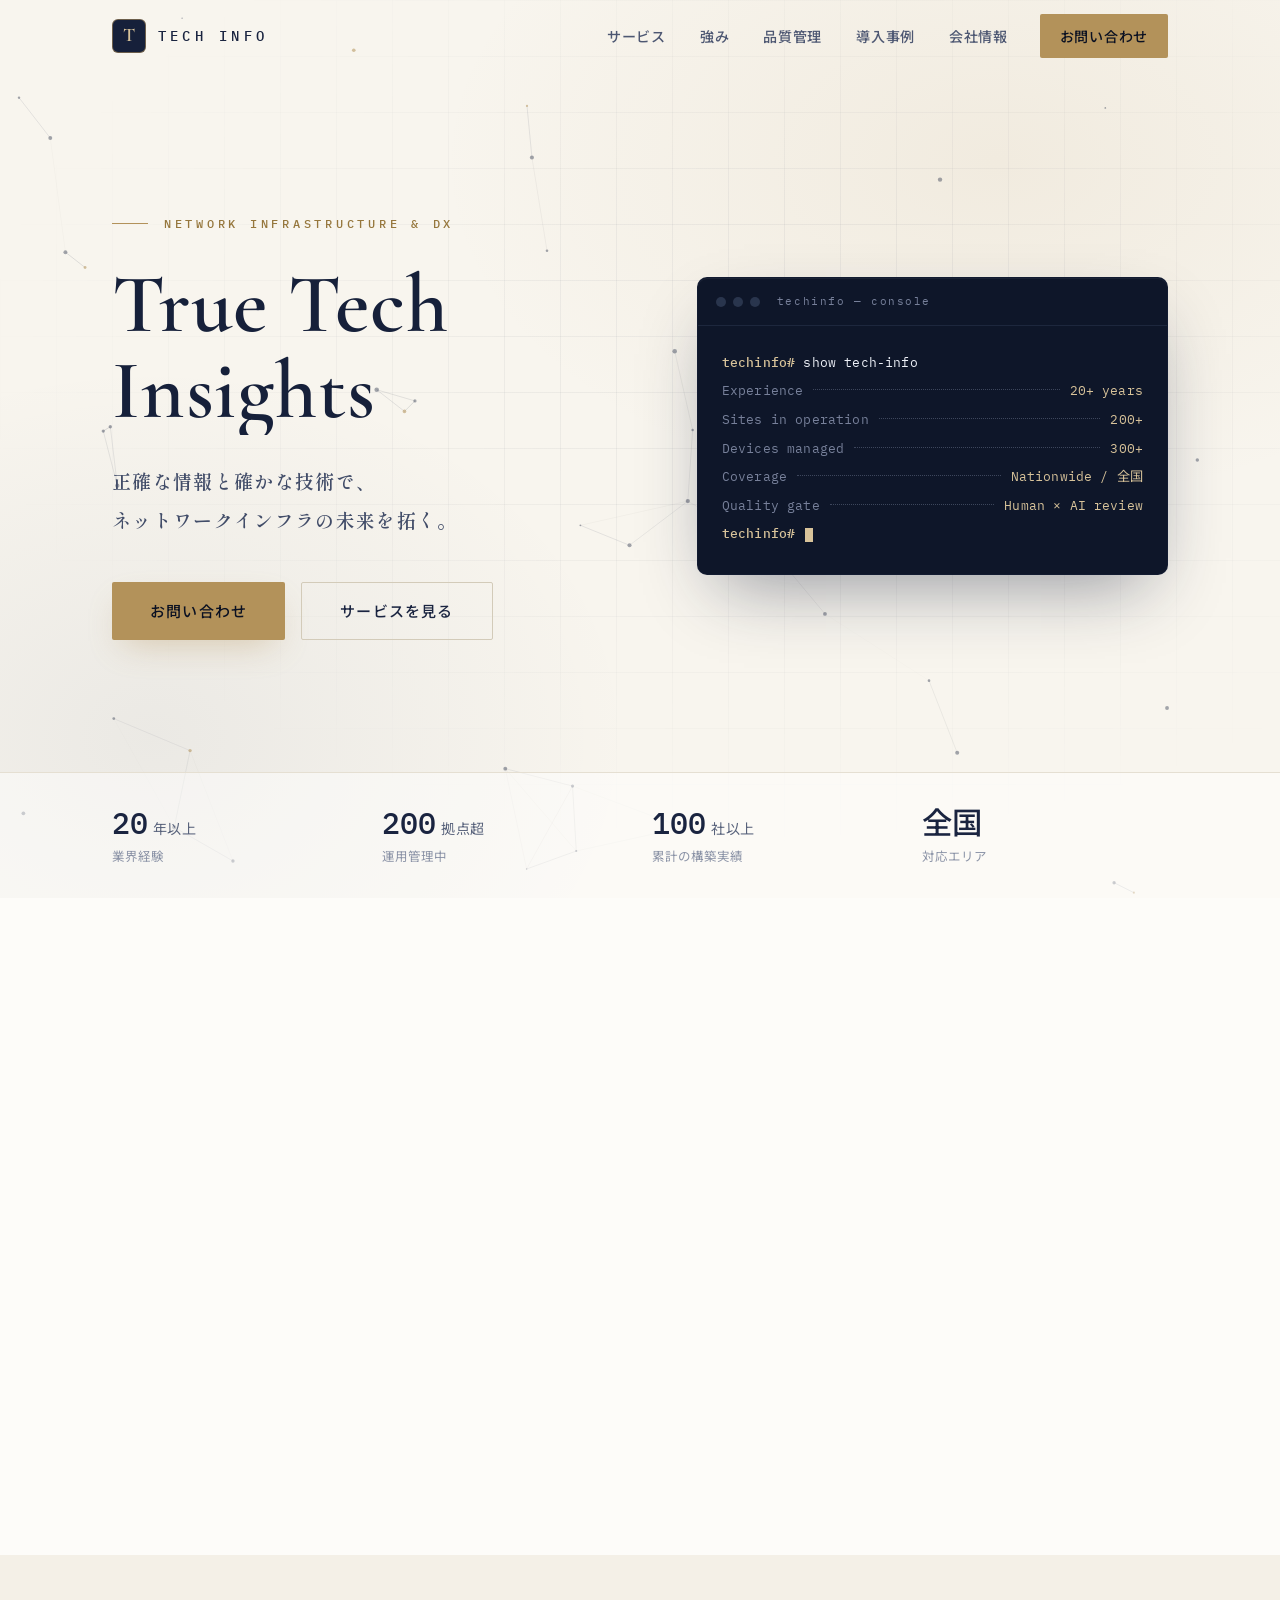
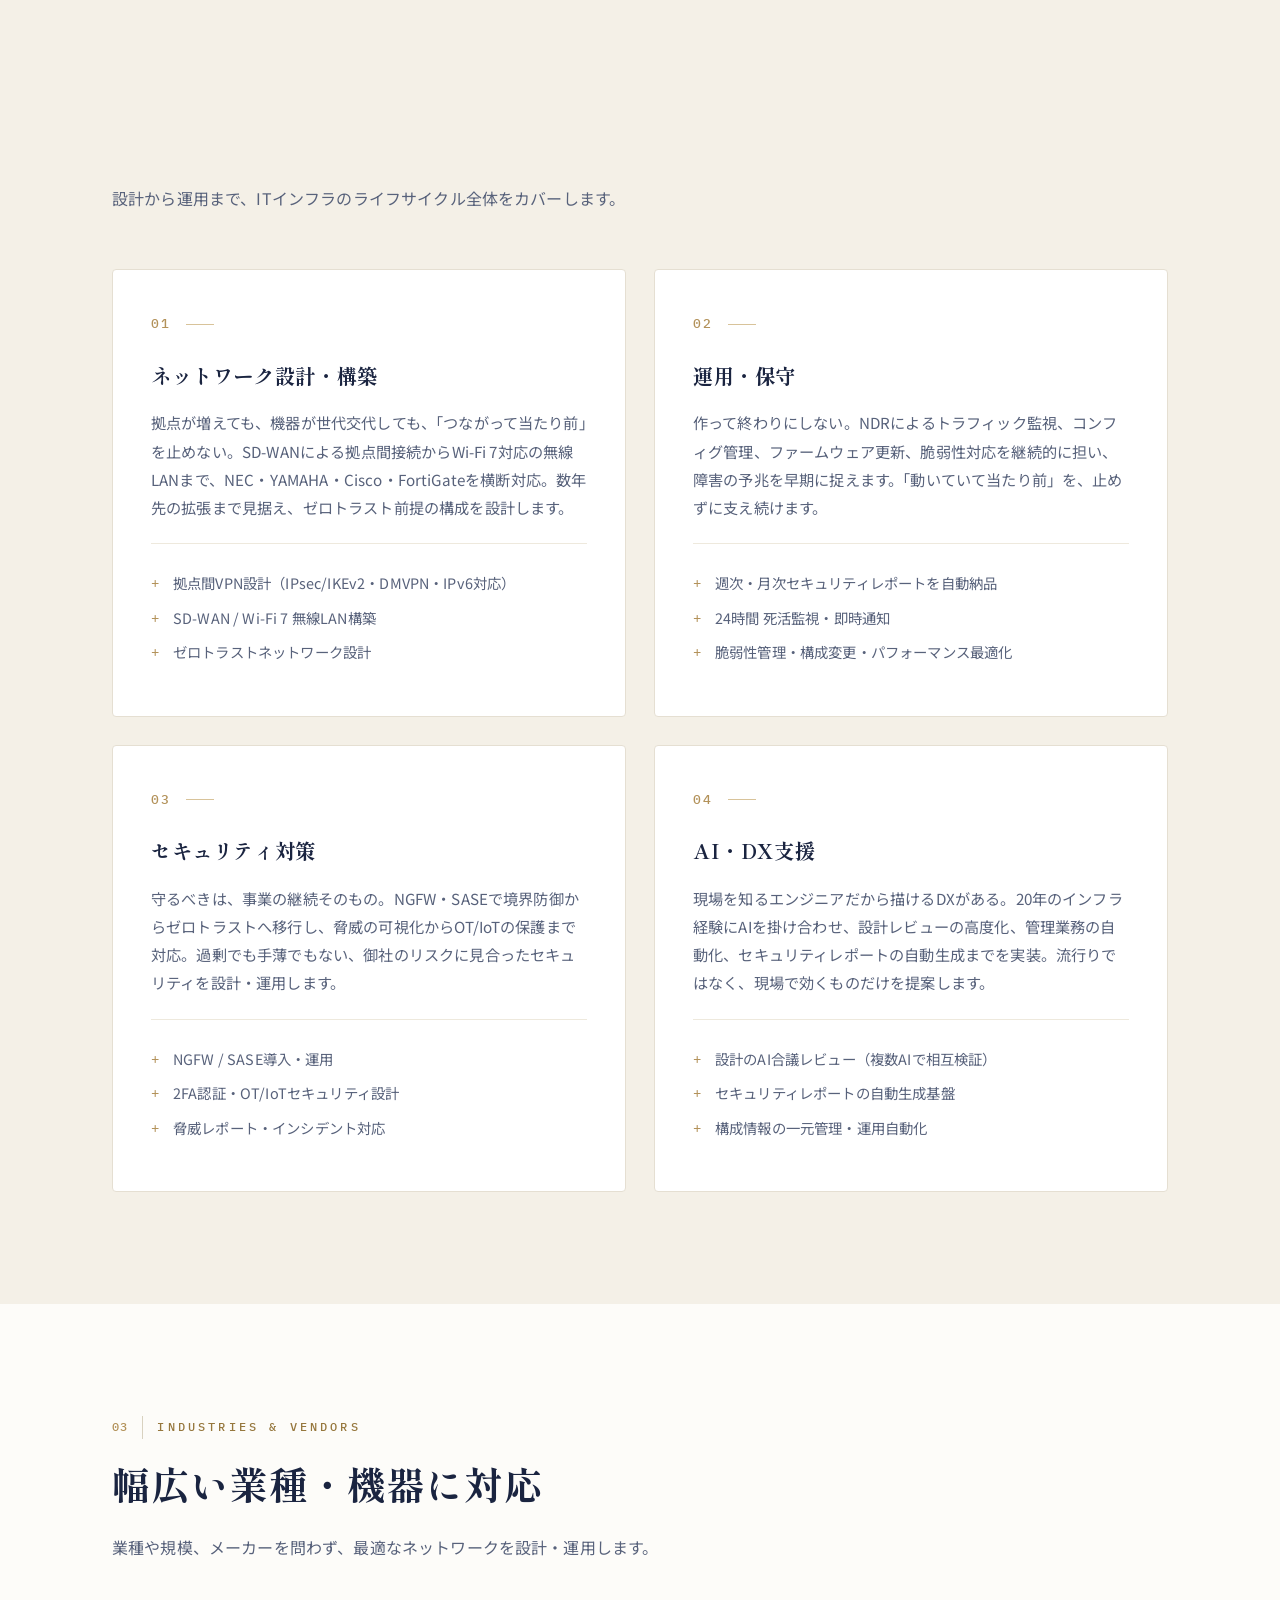
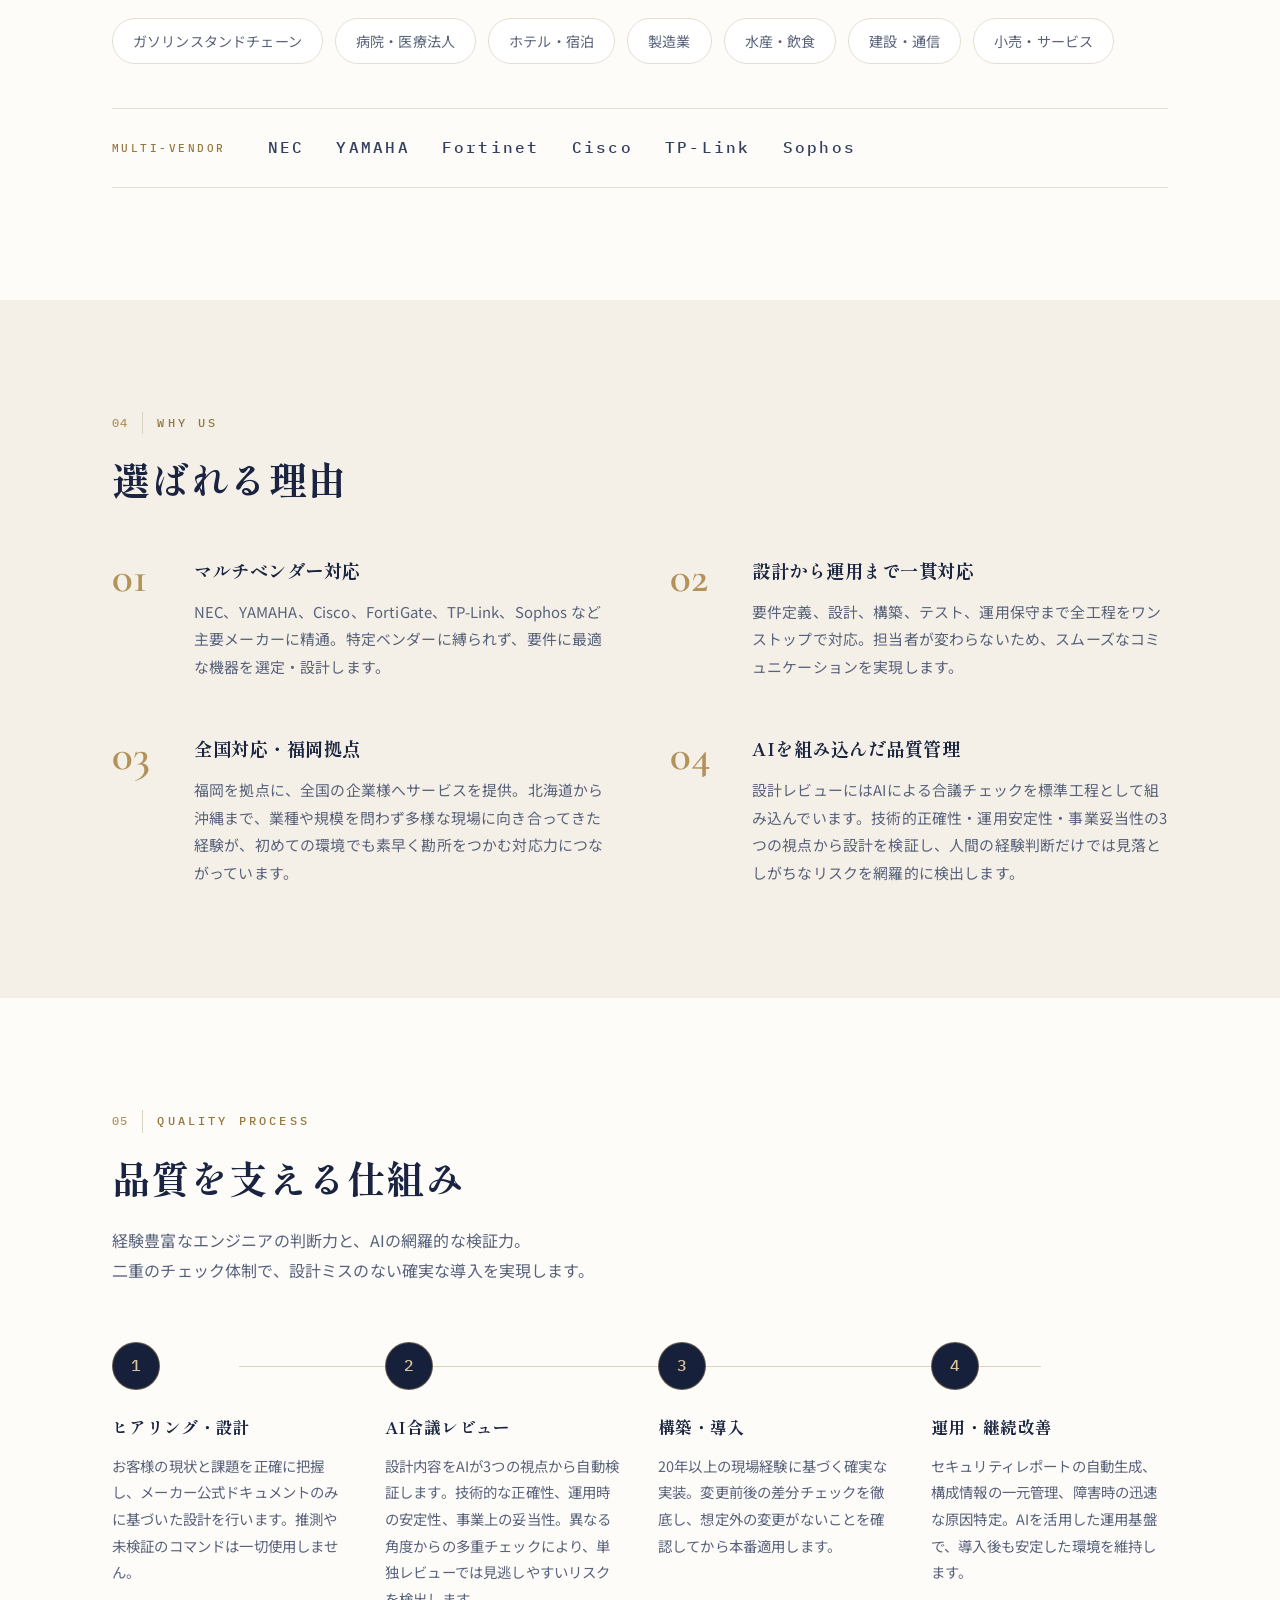
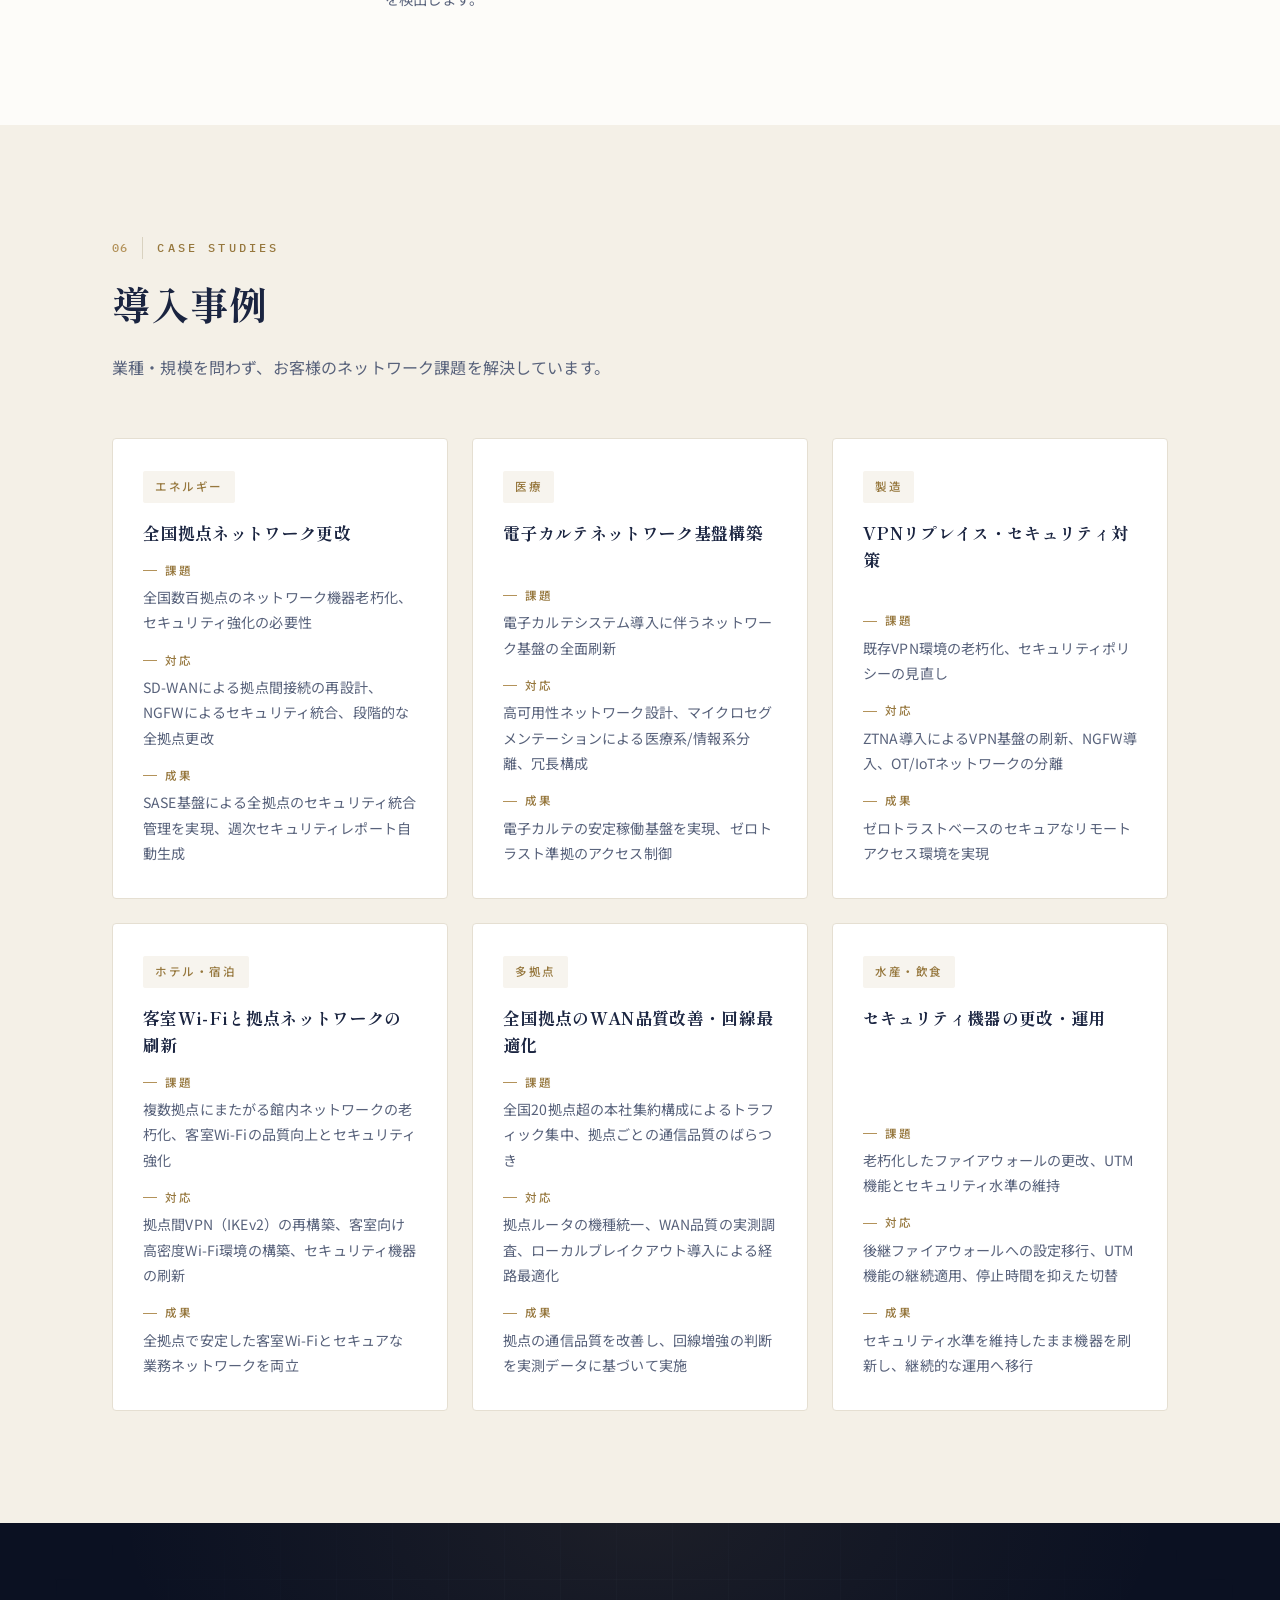
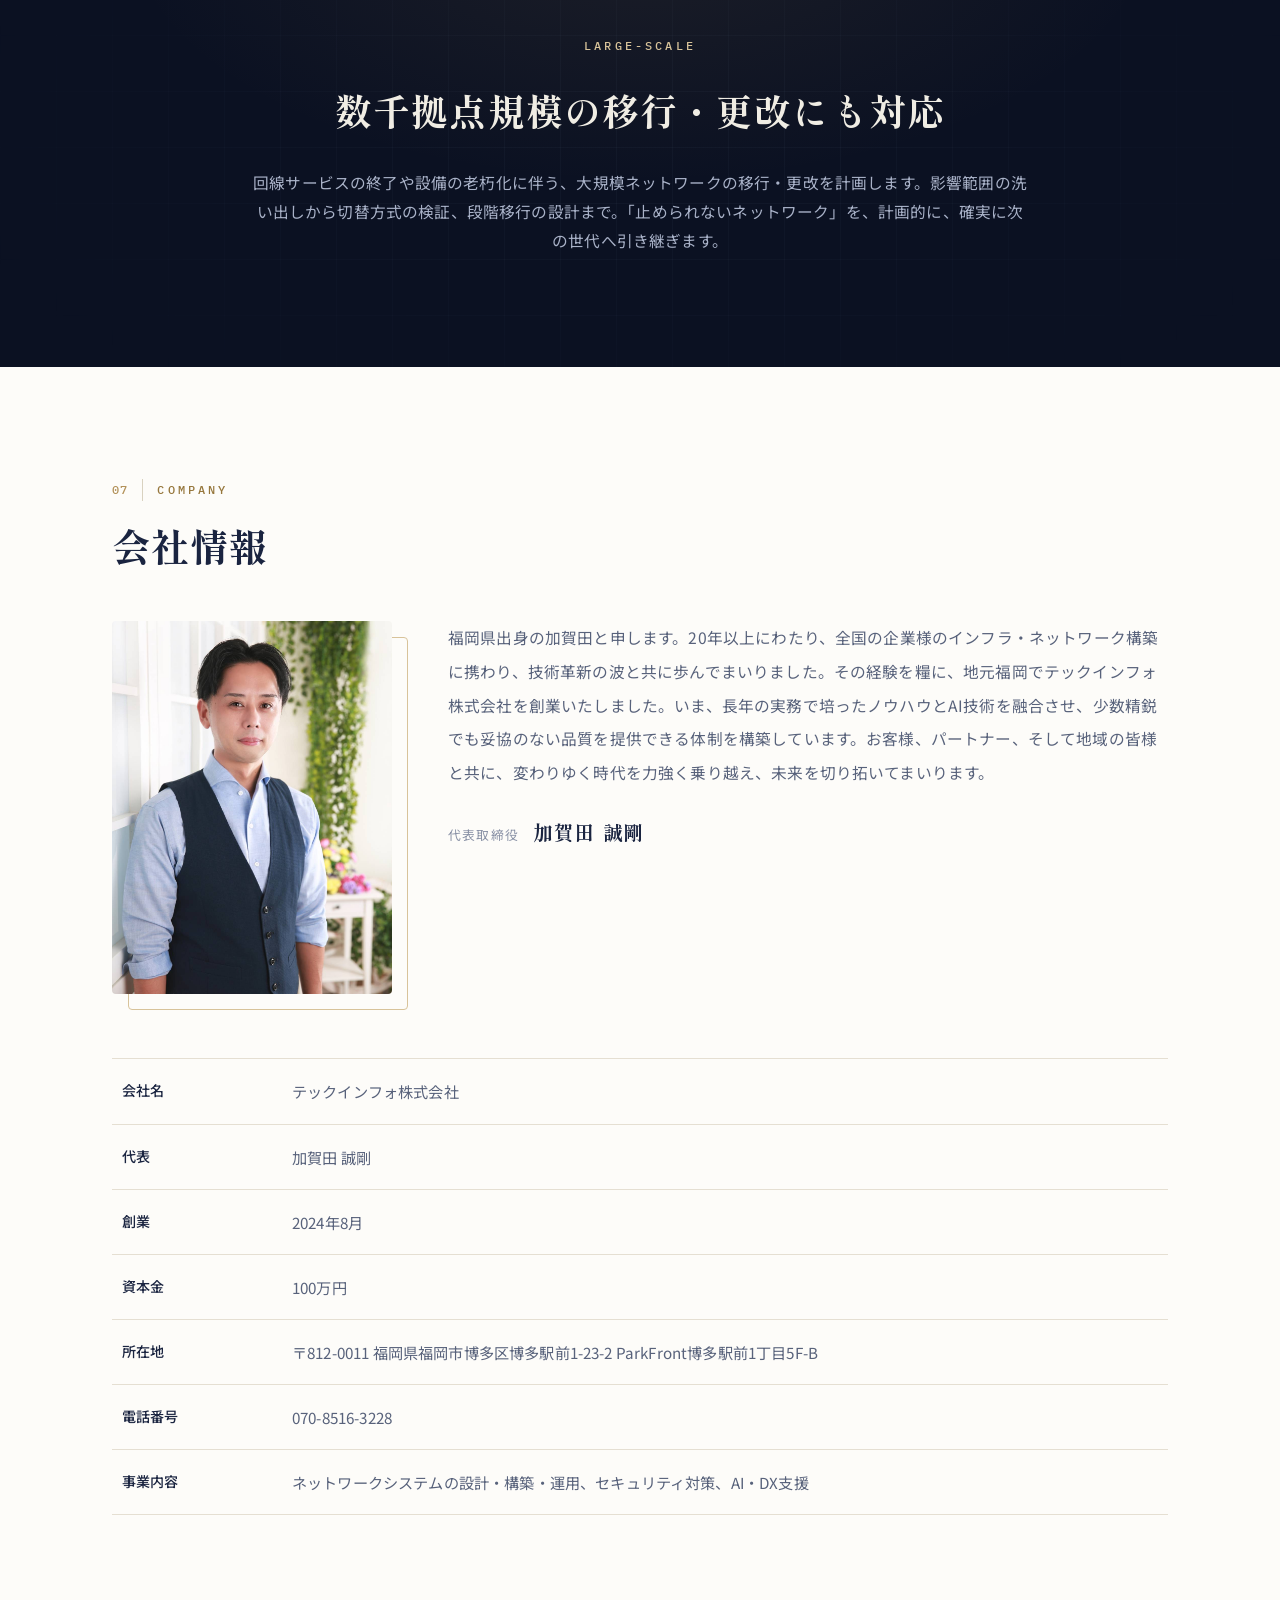
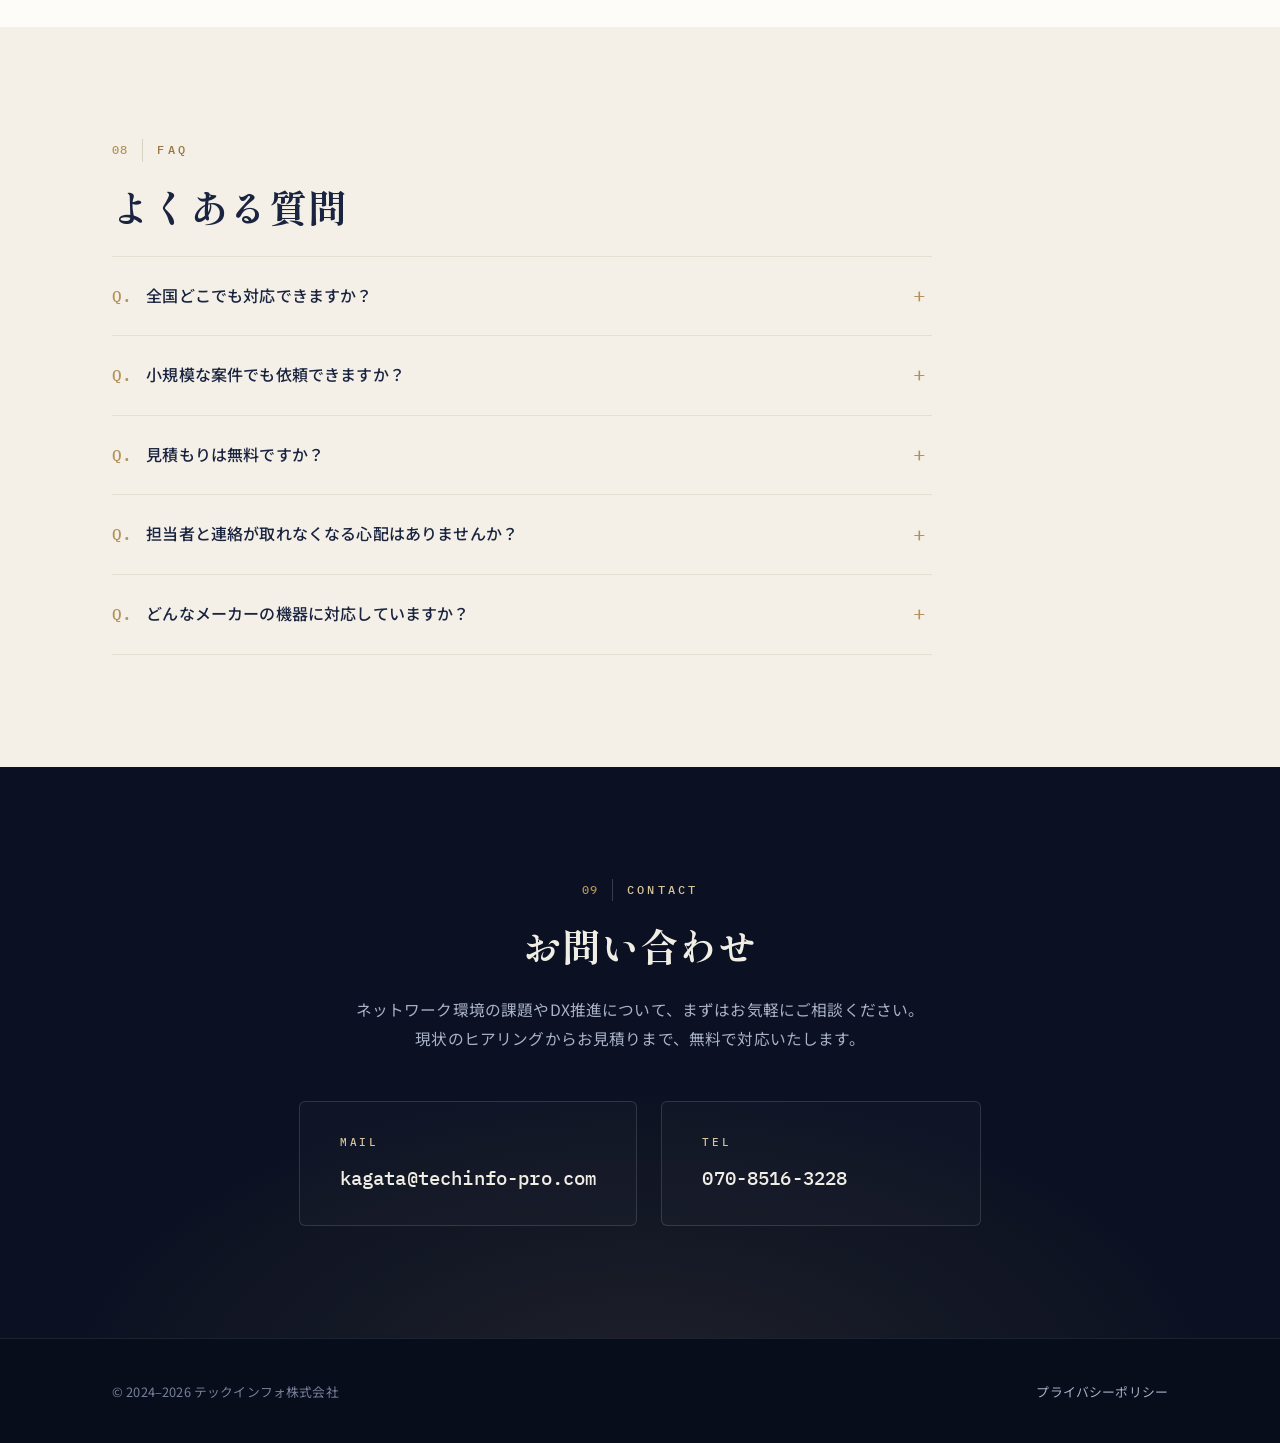
==== commit 448ed45f: "v7.1: ヒーローを白基調に転換（ユーザーFB反映・ターミナルはダークアクセントで維持） Co-Authored-By: Claude Fable 5 <noreply@anthropic.com>" ====
--- a/index.html
+++ b/index.html
@@ -29,7 +29,7 @@
   <meta property="og:image:alt" content="テックインフォ株式会社 - True Tech Insights">
   <meta name="twitter:card" content="summary_large_image">
   <meta name="twitter:image" content="https://techinfo-pro.com/images/ogp.png">
-  <meta name="theme-color" content="#0b1122">
+  <meta name="theme-color" content="#f8f5ee">
 
   <!-- Favicon (inline SVG monogram) -->
   <link rel="icon" href="data:image/svg+xml,%3Csvg xmlns='http://www.w3.org/2000/svg' viewBox='0 0 32 32'%3E%3Crect width='32' height='32' rx='6' fill='%2316203a'/%3E%3Ctext x='16' y='22' font-family='Georgia,serif' font-size='18' font-weight='700' fill='%23b3925a' text-anchor='middle'%3ET%3C/text%3E%3C/svg%3E">
@@ -681,8 +681,8 @@
       var dpr = Math.min(window.devicePixelRatio || 1, 2);
       var nodes = [], w = 0, h = 0, raf = null, running = true;
 
-      var STEEL = '141, 163, 204';  // cool steel blue
-      var GOLD  = '216, 195, 154';  // warm gold
+      var STEEL = '22, 32, 58';    // deep navy ink
+      var GOLD  = '179, 146, 90';  // warm gold
 
       function size() {
         w = hero.offsetWidth; h = hero.offsetHeight;
@@ -716,7 +716,7 @@
             var dx = nodes[a].x - nodes[b].x, dy = nodes[a].y - nodes[b].y;
             var dist = Math.sqrt(dx * dx + dy * dy);
             if (dist < maxDist) {
-              var op = (1 - dist / maxDist) * 0.10;
+              var op = (1 - dist / maxDist) * 0.14;
               ctx.strokeStyle = 'rgba(' + STEEL + ',' + op + ')';
               ctx.lineWidth = 1;
               ctx.beginPath();
@@ -730,7 +730,7 @@
           var nd = nodes[c];
           ctx.beginPath();
           ctx.arc(nd.x, nd.y, nd.r, 0, Math.PI * 2);
-          ctx.fillStyle = nd.gold ? 'rgba(' + GOLD + ',0.55)' : 'rgba(' + STEEL + ',0.32)';
+          ctx.fillStyle = nd.gold ? 'rgba(' + GOLD + ',0.55)' : 'rgba(' + STEEL + ',0.38)';
           ctx.fill();
         }
         raf = requestAnimationFrame(draw);
--- a/css/style.css
+++ b/css/style.css
@@ -123,12 +123,12 @@
 .btn-primary:active { transform: translateY(0); }
 .btn-ghost {
   background: transparent;
-  color: var(--on-dark);
-  border: 1px solid rgba(233, 237, 246, 0.28);
+  color: var(--ink);
+  border: 1px solid #d3cbb9;
 }
 .btn-ghost:hover {
-  border-color: var(--gold-bright);
-  color: var(--gold-bright);
+  border-color: var(--gold);
+  color: var(--gold-deep);
   transform: translateY(-2px);
 }
 
@@ -143,10 +143,11 @@
   border-bottom: 1px solid transparent;
 }
 .header.scrolled {
-  background: rgba(11, 17, 34, 0.82);
+  background: rgba(253, 252, 249, 0.86);
   -webkit-backdrop-filter: blur(12px);
   backdrop-filter: blur(12px);
-  border-bottom-color: var(--dark-line);
+  border-bottom-color: var(--line);
+  box-shadow: var(--shadow-sm);
 }
 .header-inner {
   max-width: 1120px;
@@ -184,7 +185,7 @@
   font-size: 0.88rem;
   font-weight: 500;
   letter-spacing: 0.3em;
-  color: var(--on-dark);
+  color: var(--ink);
 }
 
 /* Nav (desktop) */
@@ -202,7 +203,7 @@
   font-size: 0.88rem;
   font-weight: 500;
   letter-spacing: 0.05em;
-  color: #c3cadd;
+  color: #4d5772;
   transition: color 0.25s var(--ease);
 }
 .nav-link::after {
@@ -210,12 +211,12 @@
   position: absolute;
   left: 14px; right: 14px; bottom: 8px;
   height: 1px;
-  background: var(--gold-bright);
+  background: var(--gold);
   transform: scaleX(0);
   transform-origin: left;
   transition: transform 0.3s var(--ease);
 }
-.nav-link:hover { color: #ffffff; }
+.nav-link:hover { color: var(--ink); }
 .nav-link:hover::after { transform: scaleX(1); }
 .nav-cta {
   margin-left: 12px;
@@ -246,10 +247,11 @@
 .menu-toggle span {
   display: block;
   width: 22px; height: 2px;
-  background: var(--on-dark);
+  background: var(--ink);
   border-radius: 1px;
-  transition: transform 0.3s var(--ease), opacity 0.3s var(--ease);
-}
+  transition: transform 0.3s var(--ease), opacity 0.3s var(--ease), background 0.3s var(--ease);
+}
+body.nav-open .menu-toggle span { background: var(--on-dark); }
 body.nav-open .menu-toggle span:nth-child(1) { transform: translateY(7px) rotate(45deg); }
 body.nav-open .menu-toggle span:nth-child(2) { opacity: 0; }
 body.nav-open .menu-toggle span:nth-child(3) { transform: translateY(-7px) rotate(-45deg); }
@@ -259,9 +261,9 @@
   position: relative;
   background:
     radial-gradient(ellipse 900px 560px at 78% 18%, rgba(179, 146, 90, 0.10), transparent 62%),
-    radial-gradient(ellipse 800px 620px at 12% 82%, rgba(141, 163, 204, 0.08), transparent 60%),
-    var(--dark);
-  color: var(--on-dark);
+    radial-gradient(ellipse 800px 620px at 12% 82%, rgba(27, 42, 74, 0.06), transparent 60%),
+    #f8f5ee;
+  color: var(--ink);
   overflow: hidden;
 }
 .hero-canvas,
@@ -272,8 +274,8 @@
 }
 .hero-grid-bg {
   background-image:
-    linear-gradient(rgba(141, 163, 204, 0.05) 1px, transparent 1px),
-    linear-gradient(90deg, rgba(141, 163, 204, 0.05) 1px, transparent 1px);
+    linear-gradient(rgba(27, 42, 74, 0.05) 1px, transparent 1px),
+    linear-gradient(90deg, rgba(27, 42, 74, 0.05) 1px, transparent 1px);
   background-size: 56px 56px;
   -webkit-mask-image: radial-gradient(ellipse 80% 70% at 60% 40%, black 25%, transparent 78%);
   mask-image: radial-gradient(ellipse 80% 70% at 60% 40%, black 25%, transparent 78%);
@@ -300,7 +302,7 @@
   font-weight: 500;
   letter-spacing: 0.3em;
   text-transform: uppercase;
-  color: var(--gold-bright);
+  color: var(--gold-deep);
   margin-bottom: 26px;
 }
 .hero-label::before {
@@ -314,7 +316,7 @@
   font-size: clamp(3.2rem, 7vw, 5.2rem);
   line-height: 1.04;
   letter-spacing: 0.01em;
-  background: linear-gradient(120deg, #f5f2ea 52%, var(--gold-bright));
+  background: linear-gradient(120deg, #16203a 58%, var(--gold-deep));
   -webkit-background-clip: text;
   background-clip: text;
   color: transparent;
@@ -326,7 +328,7 @@
   font-size: 1.18rem;
   letter-spacing: 0.07em;
   line-height: 2.1;
-  color: #ccd3e4;
+  color: #414c68;
   margin-bottom: 42px;
 }
 .hero-actions {
@@ -343,14 +345,12 @@
 .terminal {
   width: 100%;
   max-width: 480px;
-  background: rgba(13, 20, 38, 0.85);
-  border: 1px solid rgba(141, 163, 204, 0.18);
+  background: #0e1629;
+  border: 1px solid rgba(22, 32, 58, 0.5);
   border-radius: 10px;
   box-shadow:
-    0 34px 90px -24px rgba(0, 0, 0, 0.6),
+    0 30px 70px -22px rgba(22, 32, 58, 0.45),
     inset 0 1px 0 rgba(255, 255, 255, 0.05);
-  -webkit-backdrop-filter: blur(6px);
-  backdrop-filter: blur(6px);
 }
 .terminal-bar {
   display: flex;
@@ -416,8 +416,8 @@
 .hero-stats {
   position: relative;
   z-index: 1;
-  border-top: 1px solid var(--dark-line);
-  background: rgba(8, 13, 27, 0.5);
+  border-top: 1px solid var(--line);
+  background: rgba(255, 255, 255, 0.45);
 }
 .hero-stats-inner {
   max-width: 1120px;
@@ -435,21 +435,21 @@
   font-family: var(--mono);
   font-weight: 500;
   font-size: 1.9rem;
-  color: var(--on-dark);
+  color: var(--ink);
   line-height: 1.3;
 }
 .stat-unit {
   font-family: var(--sans);
   font-size: 0.88rem;
   font-weight: 400;
-  color: var(--on-dark-2);
+  color: var(--ink-soft);
 }
 .stat-label {
   display: block;
   margin-top: 2px;
   font-size: 0.78rem;
   letter-spacing: 0.08em;
-  color: var(--on-dark-3);
+  color: var(--ink-faint);
 }
 
 /* --- Sections (light) --- */
@@ -1103,8 +1103,11 @@
   .nav-link {
     font-size: 1.15rem;
     padding: 12px 20px;
+    color: #dfe4f0;
   }
-  .nav-cta { margin-left: 0; margin-top: 14px; }
+  .nav-link:hover { color: #ffffff; }
+  .nav-cta { margin-left: 0; margin-top: 14px; color: var(--dark); }
+  .nav-cta:hover { color: var(--dark); }
 
   .strengths { grid-template-columns: 1fr; gap: 40px; }
   .workflow { grid-template-columns: 1fr; gap: 40px; }
